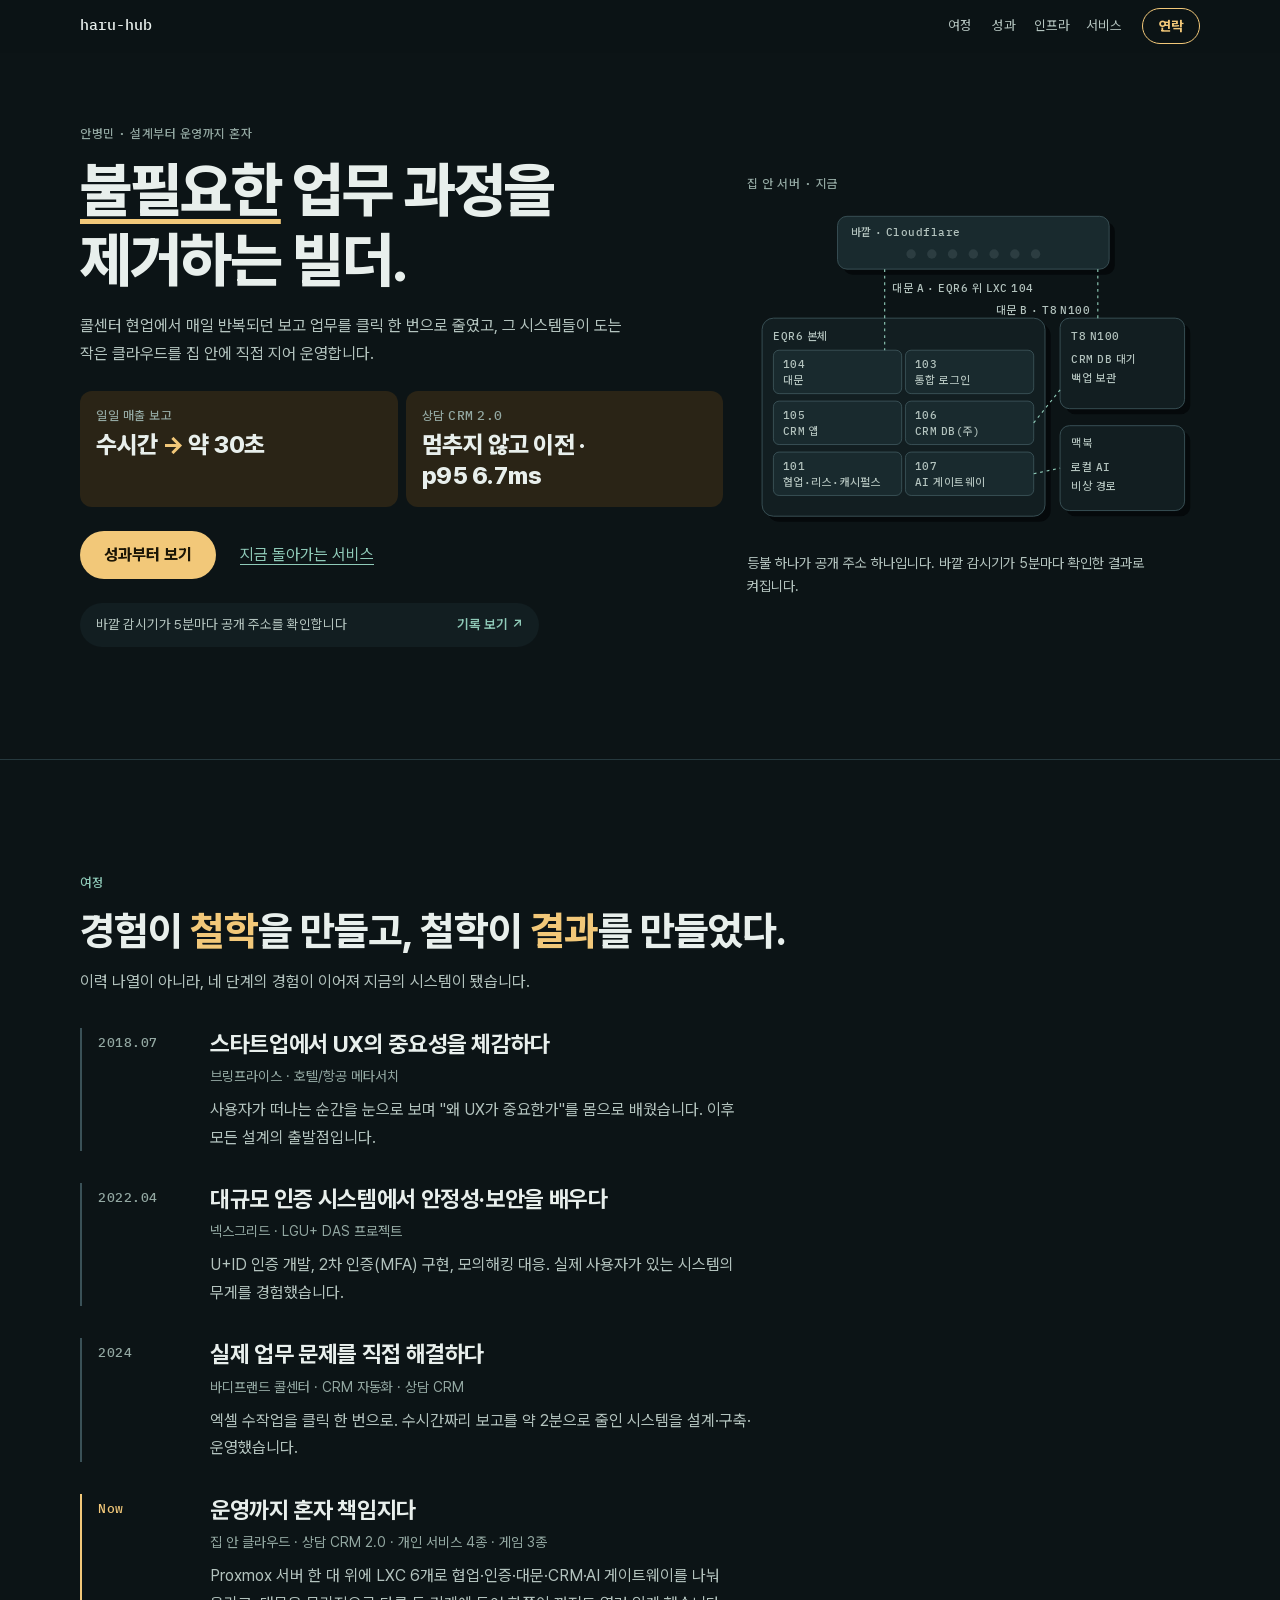
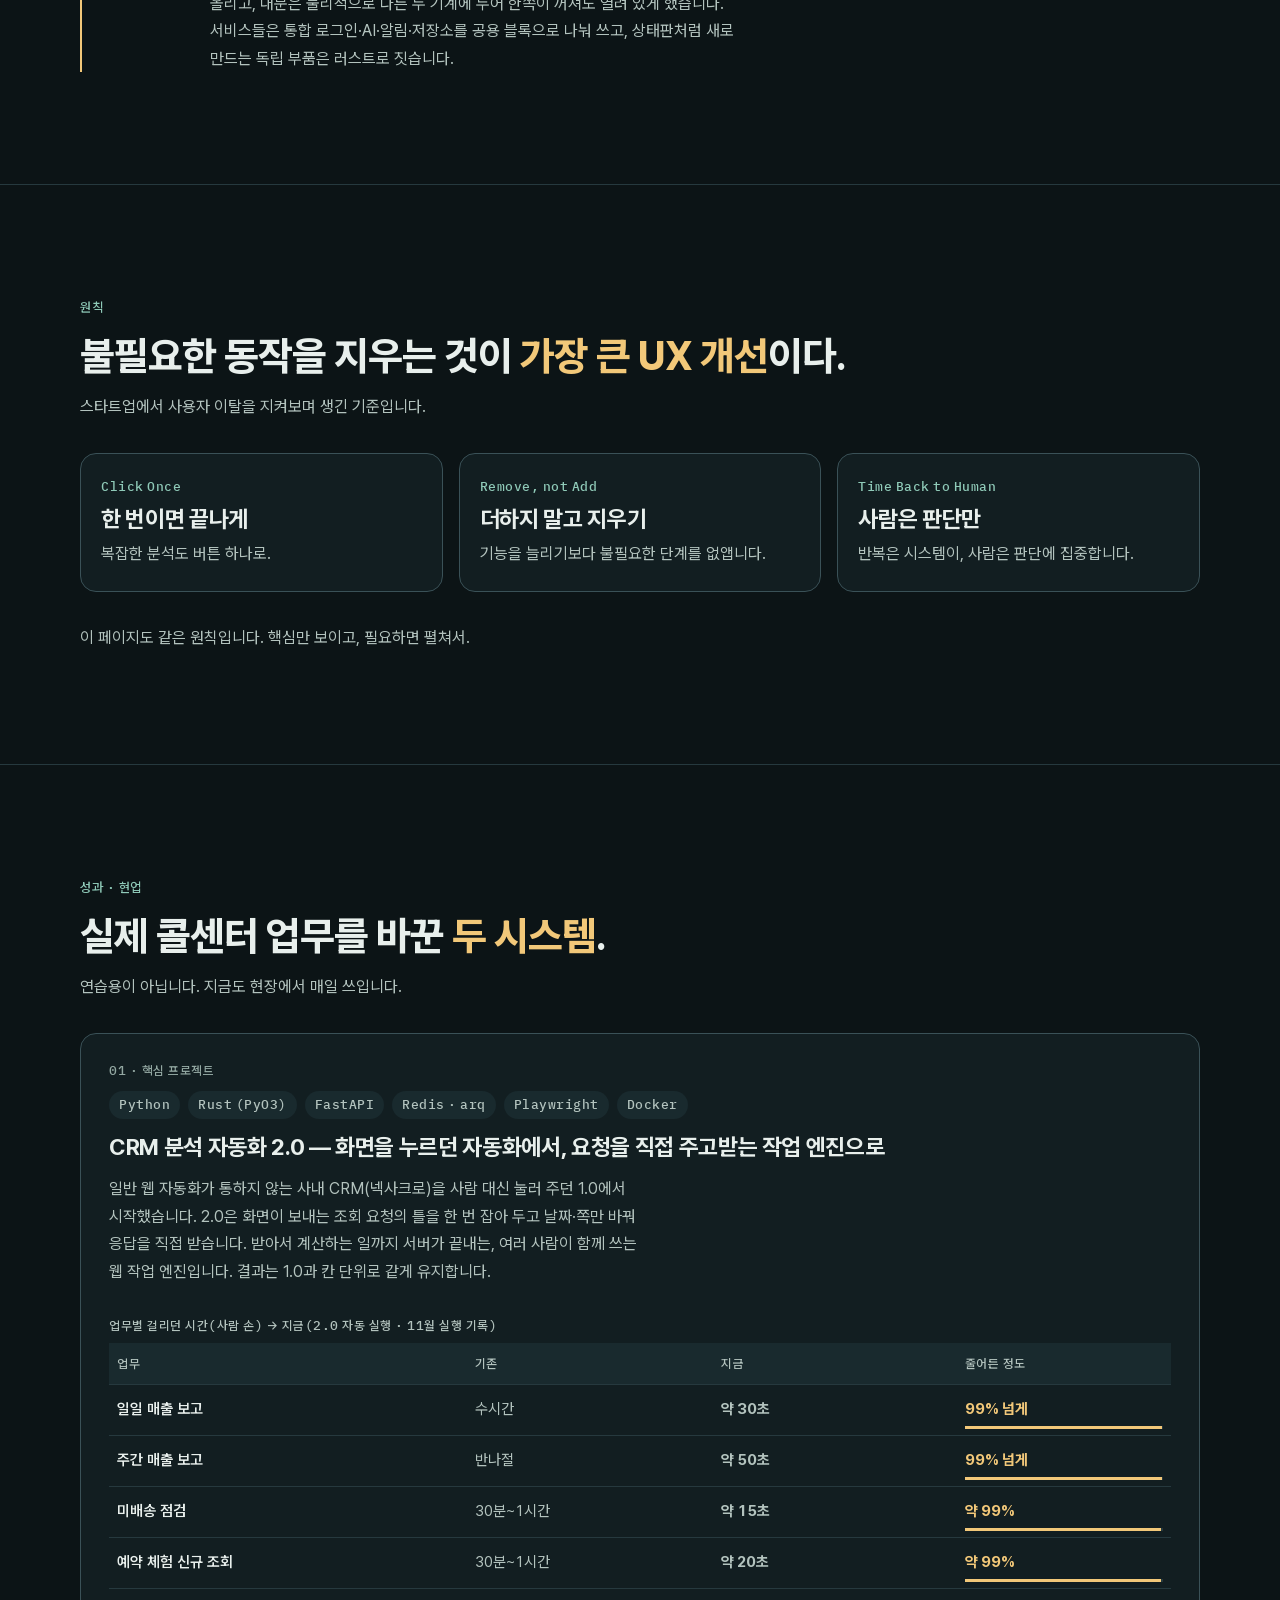
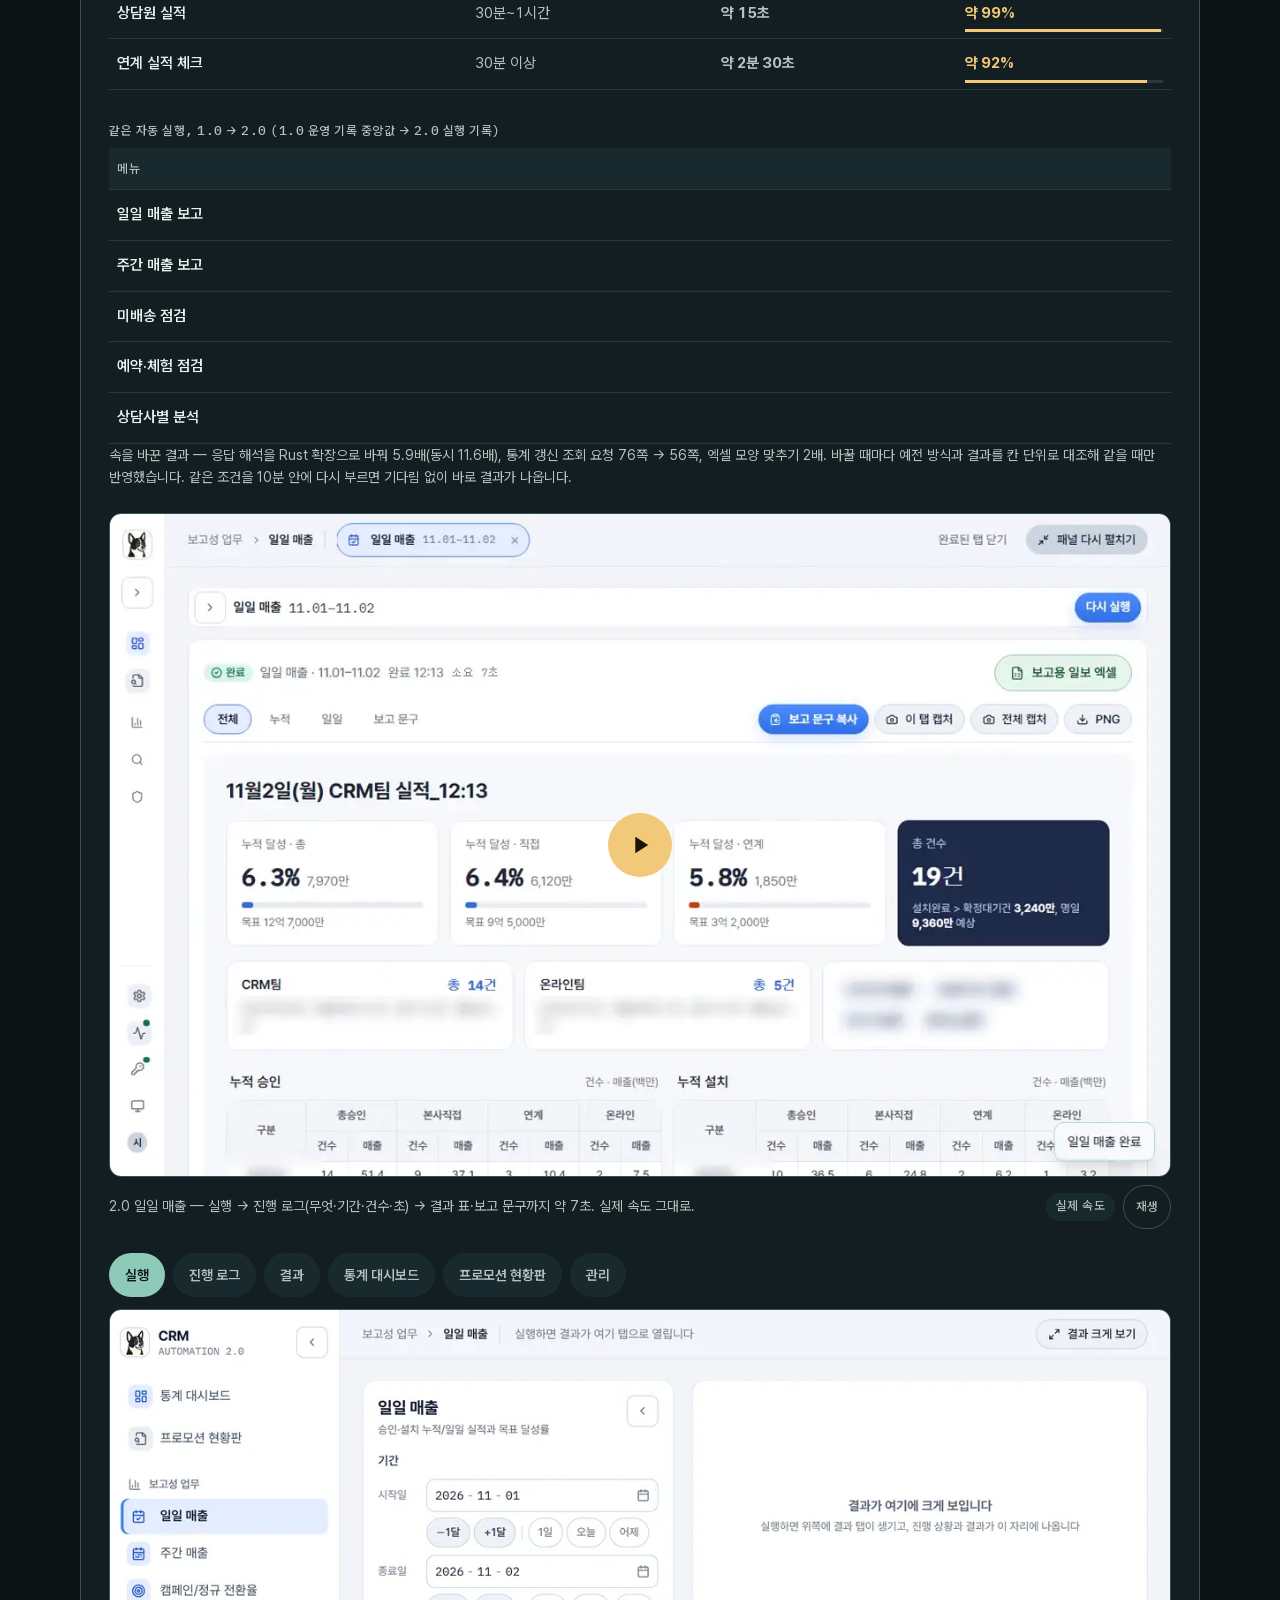
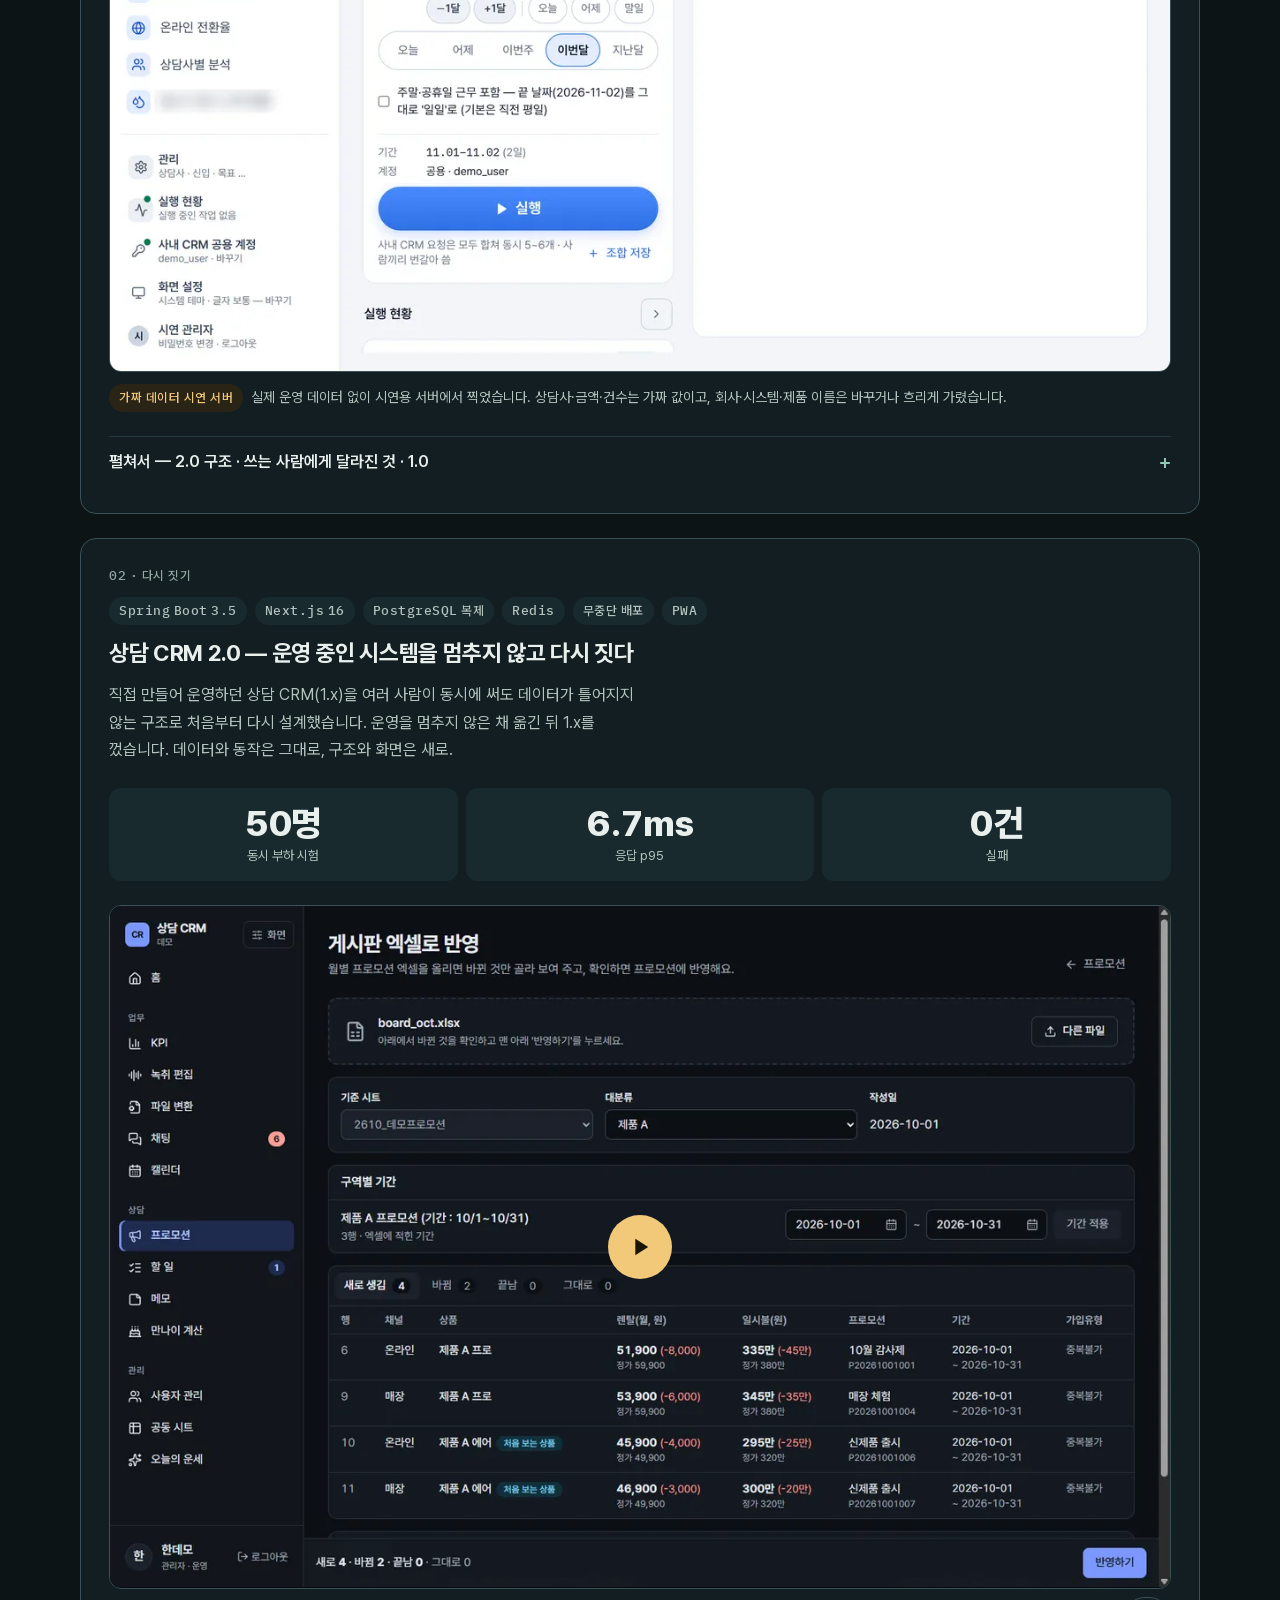
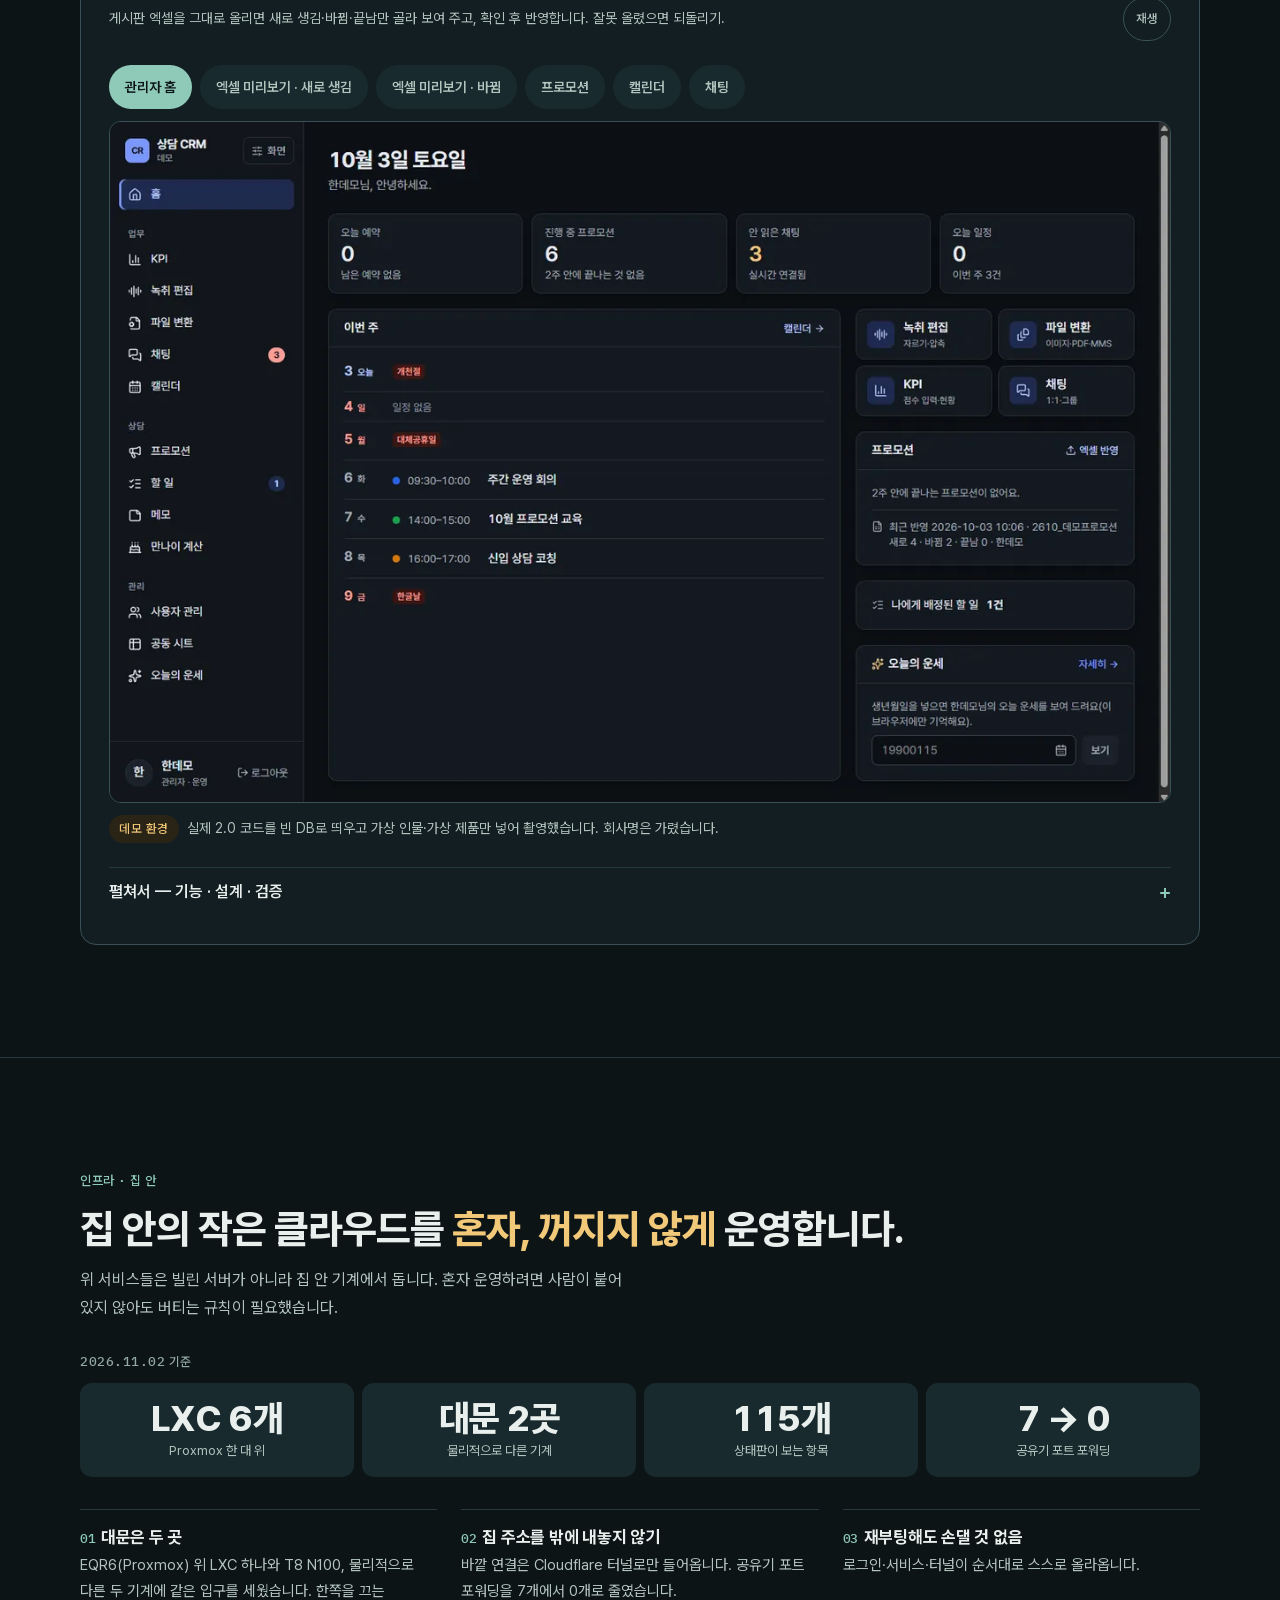
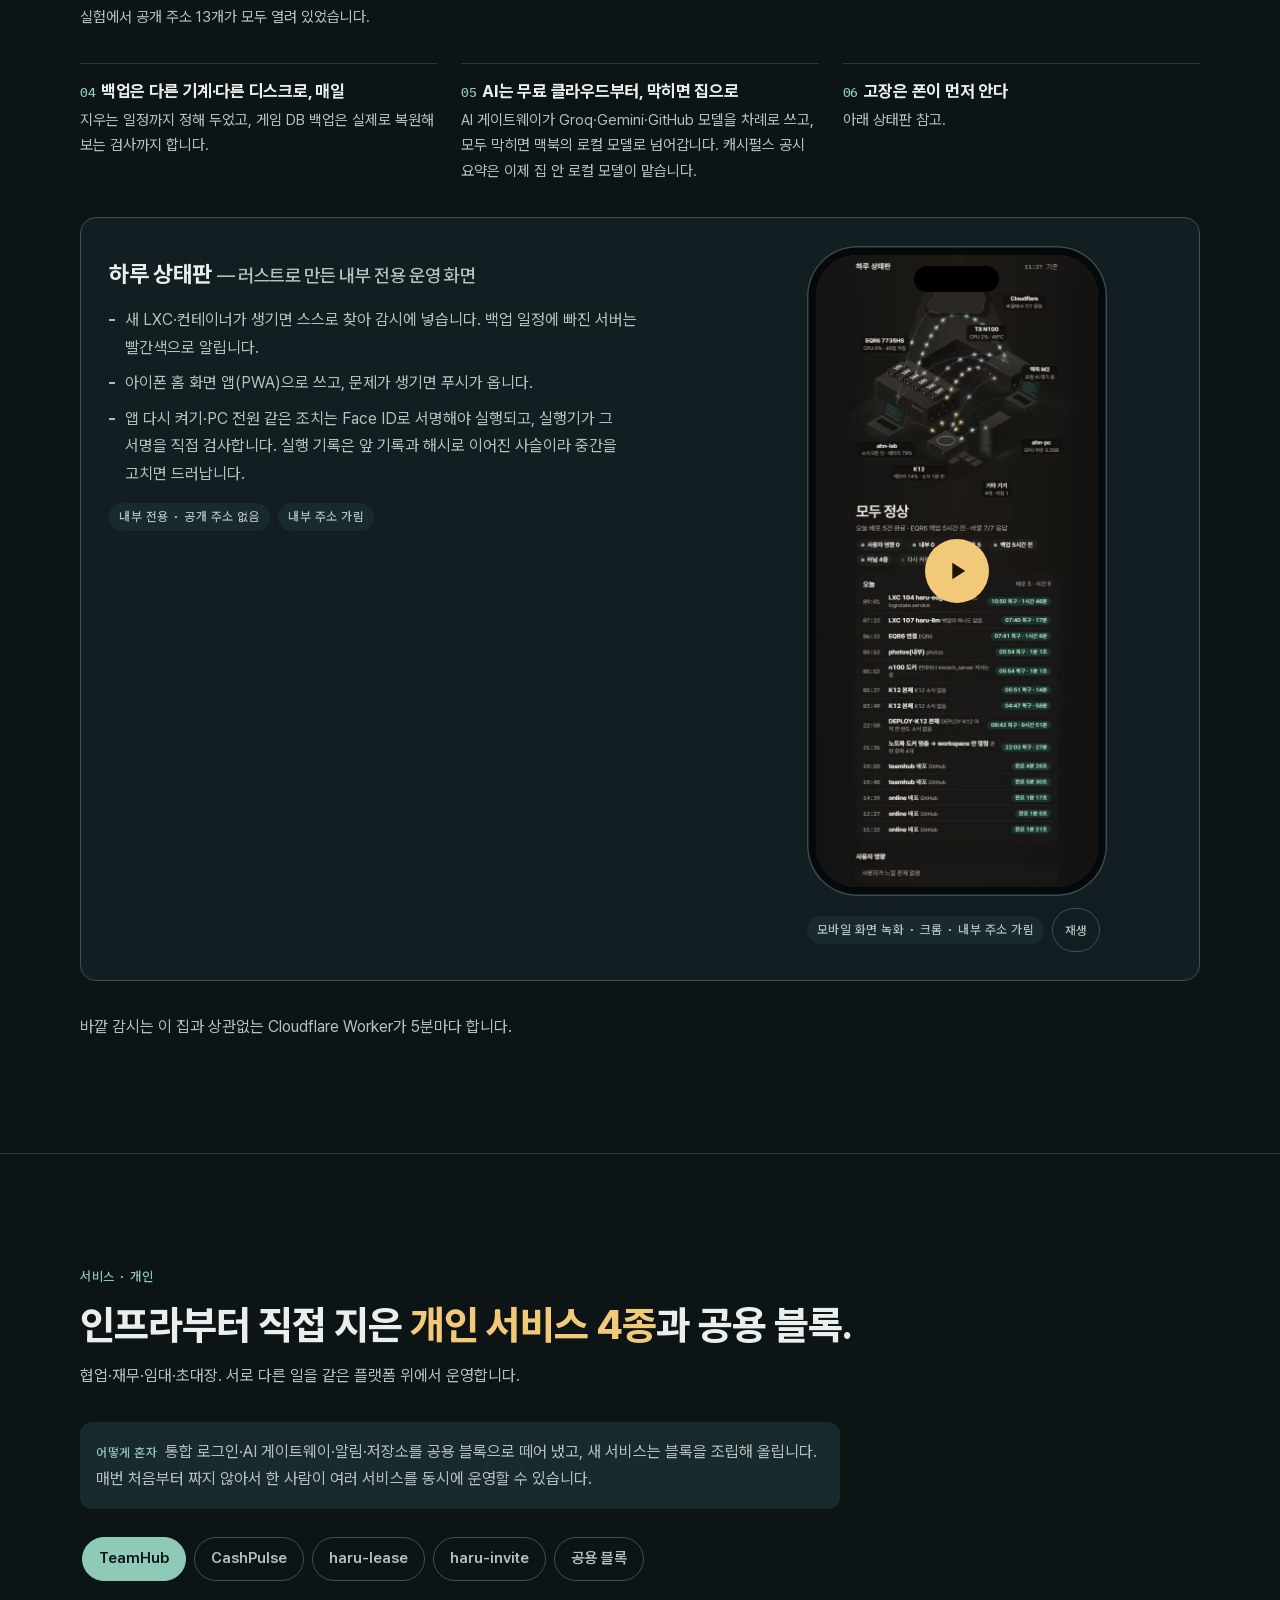
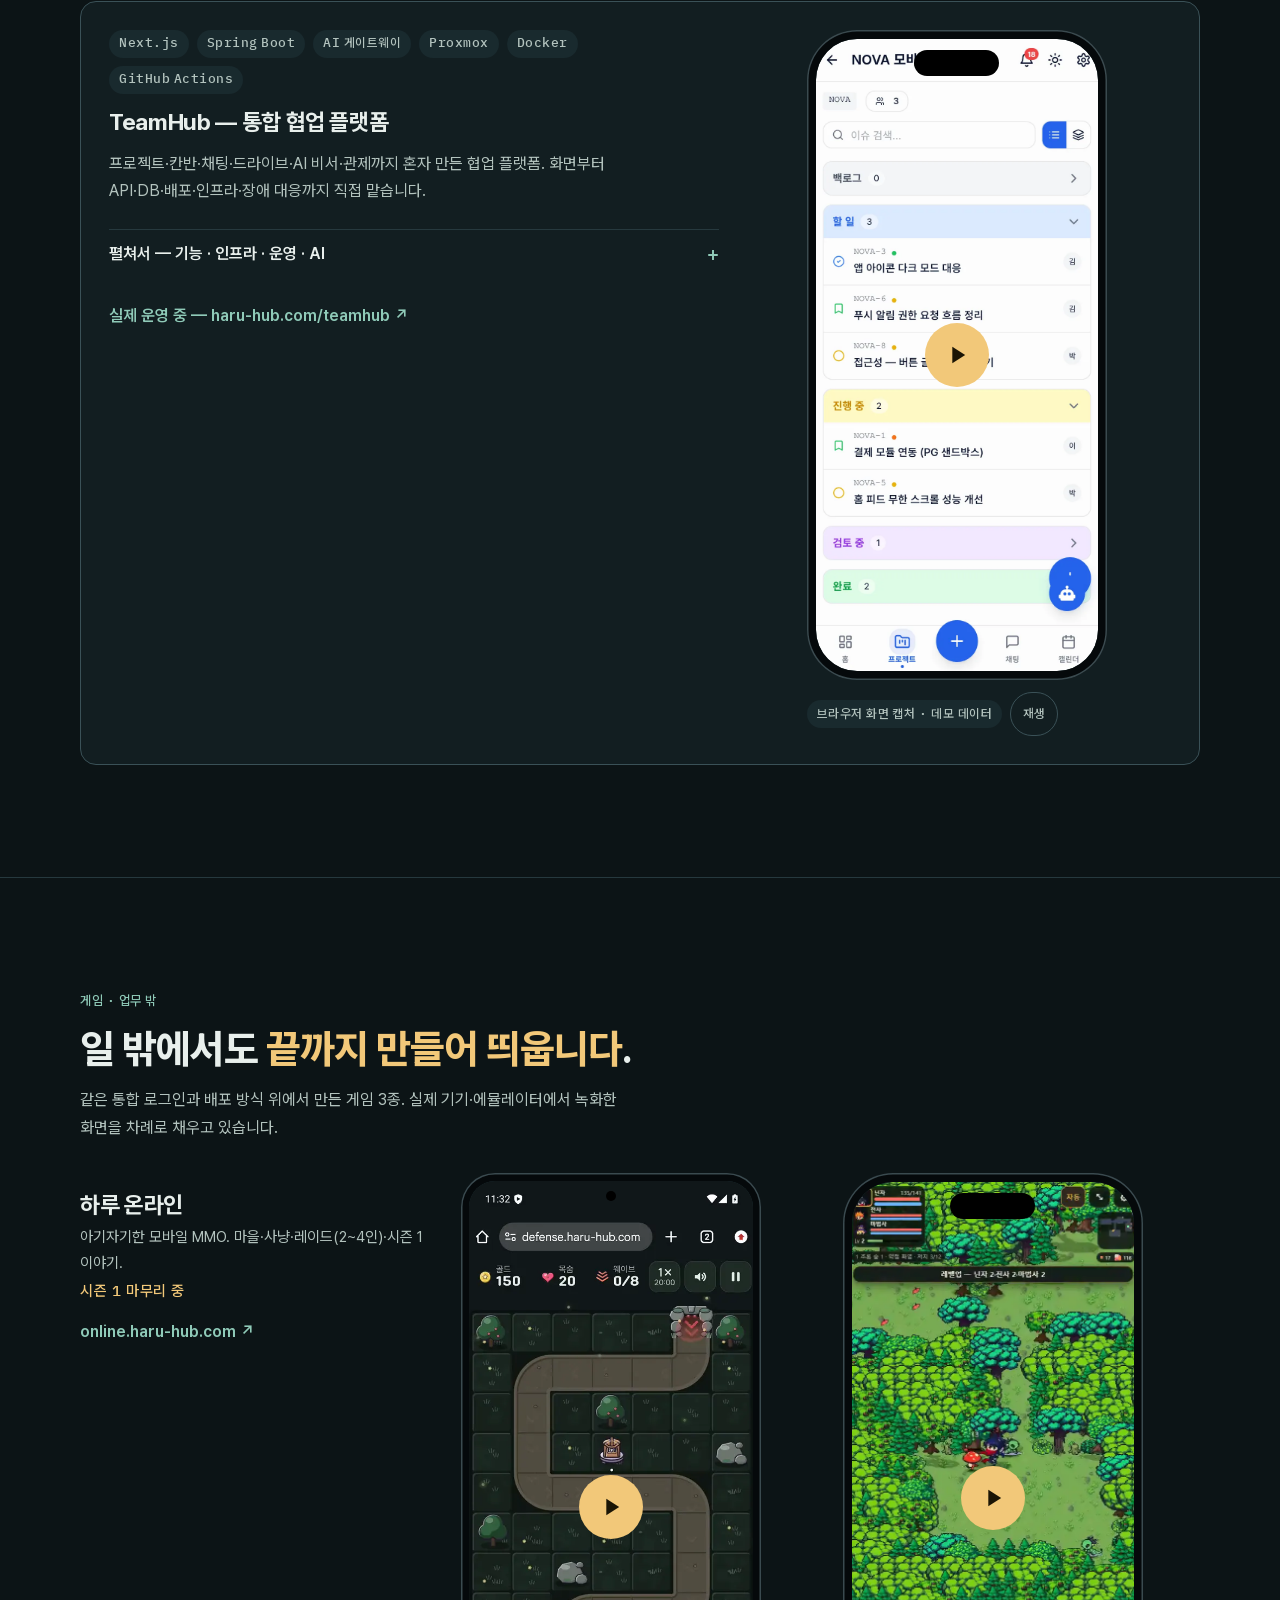
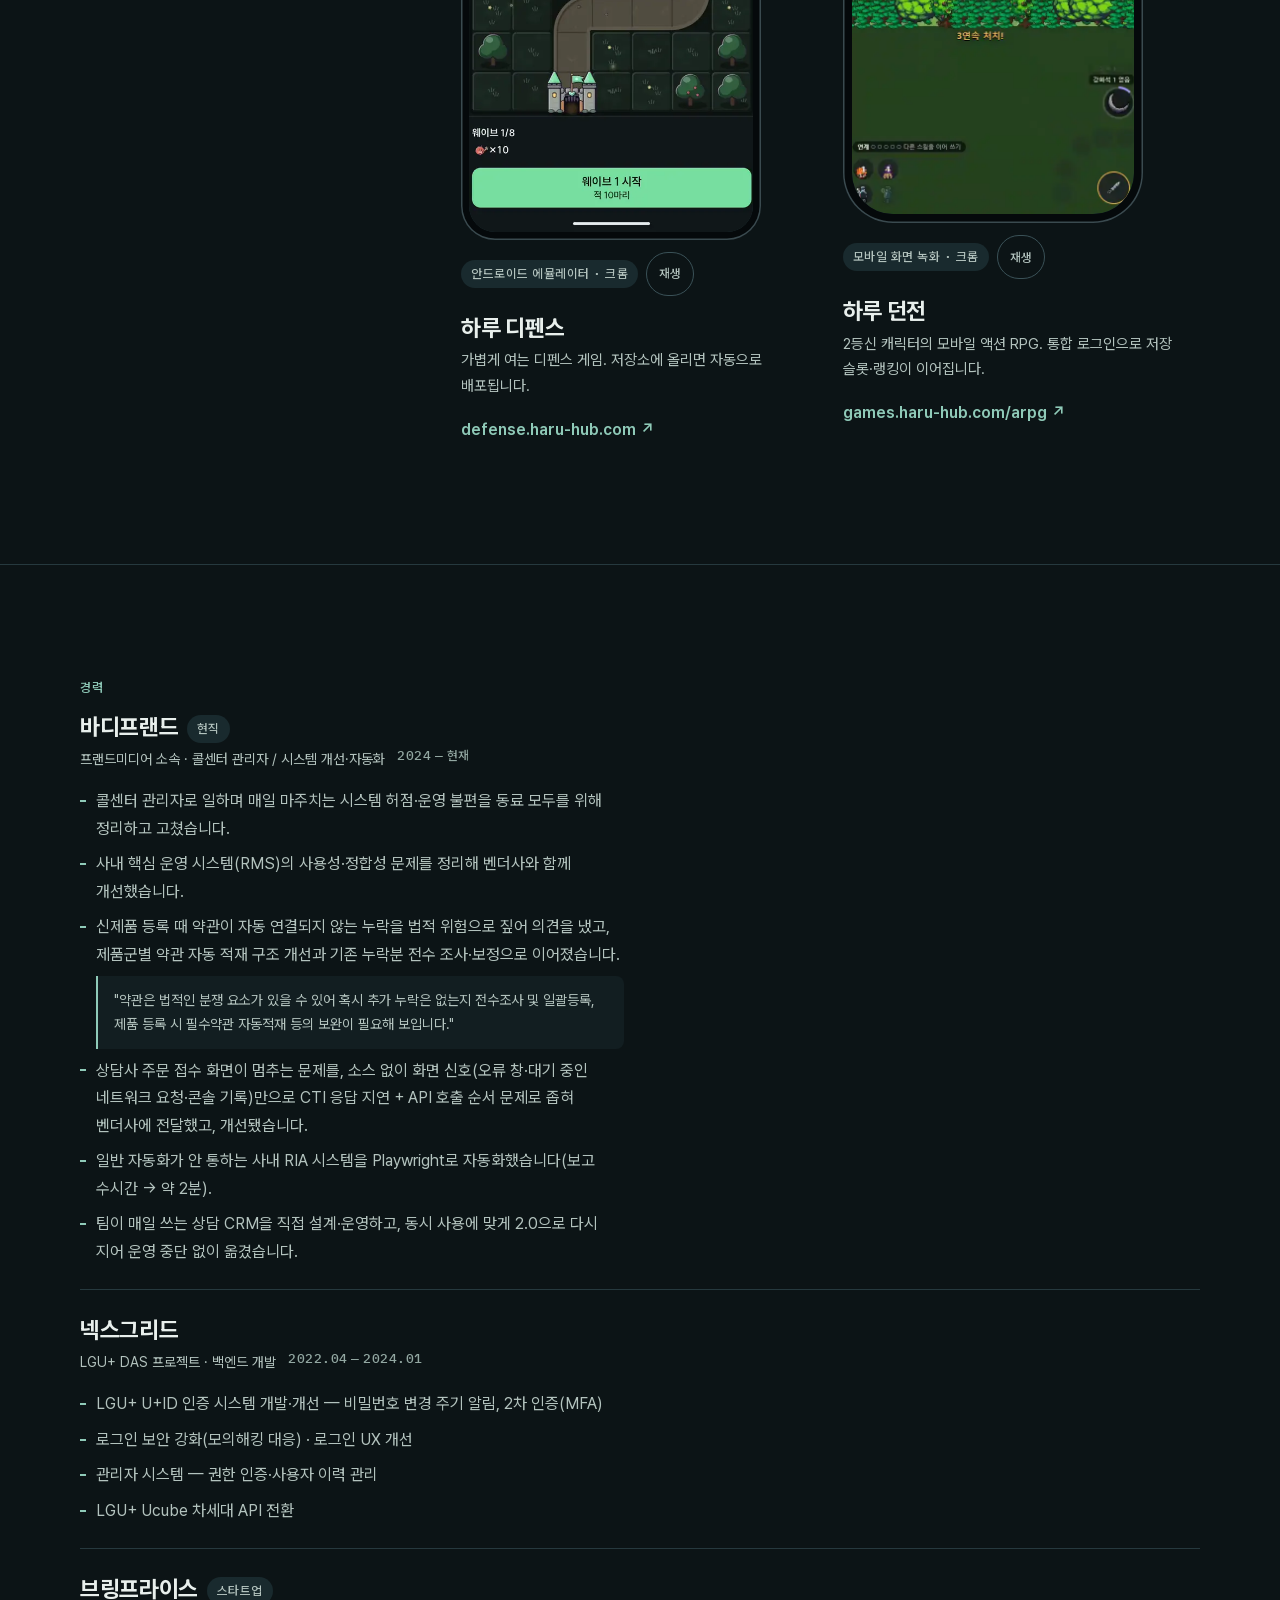
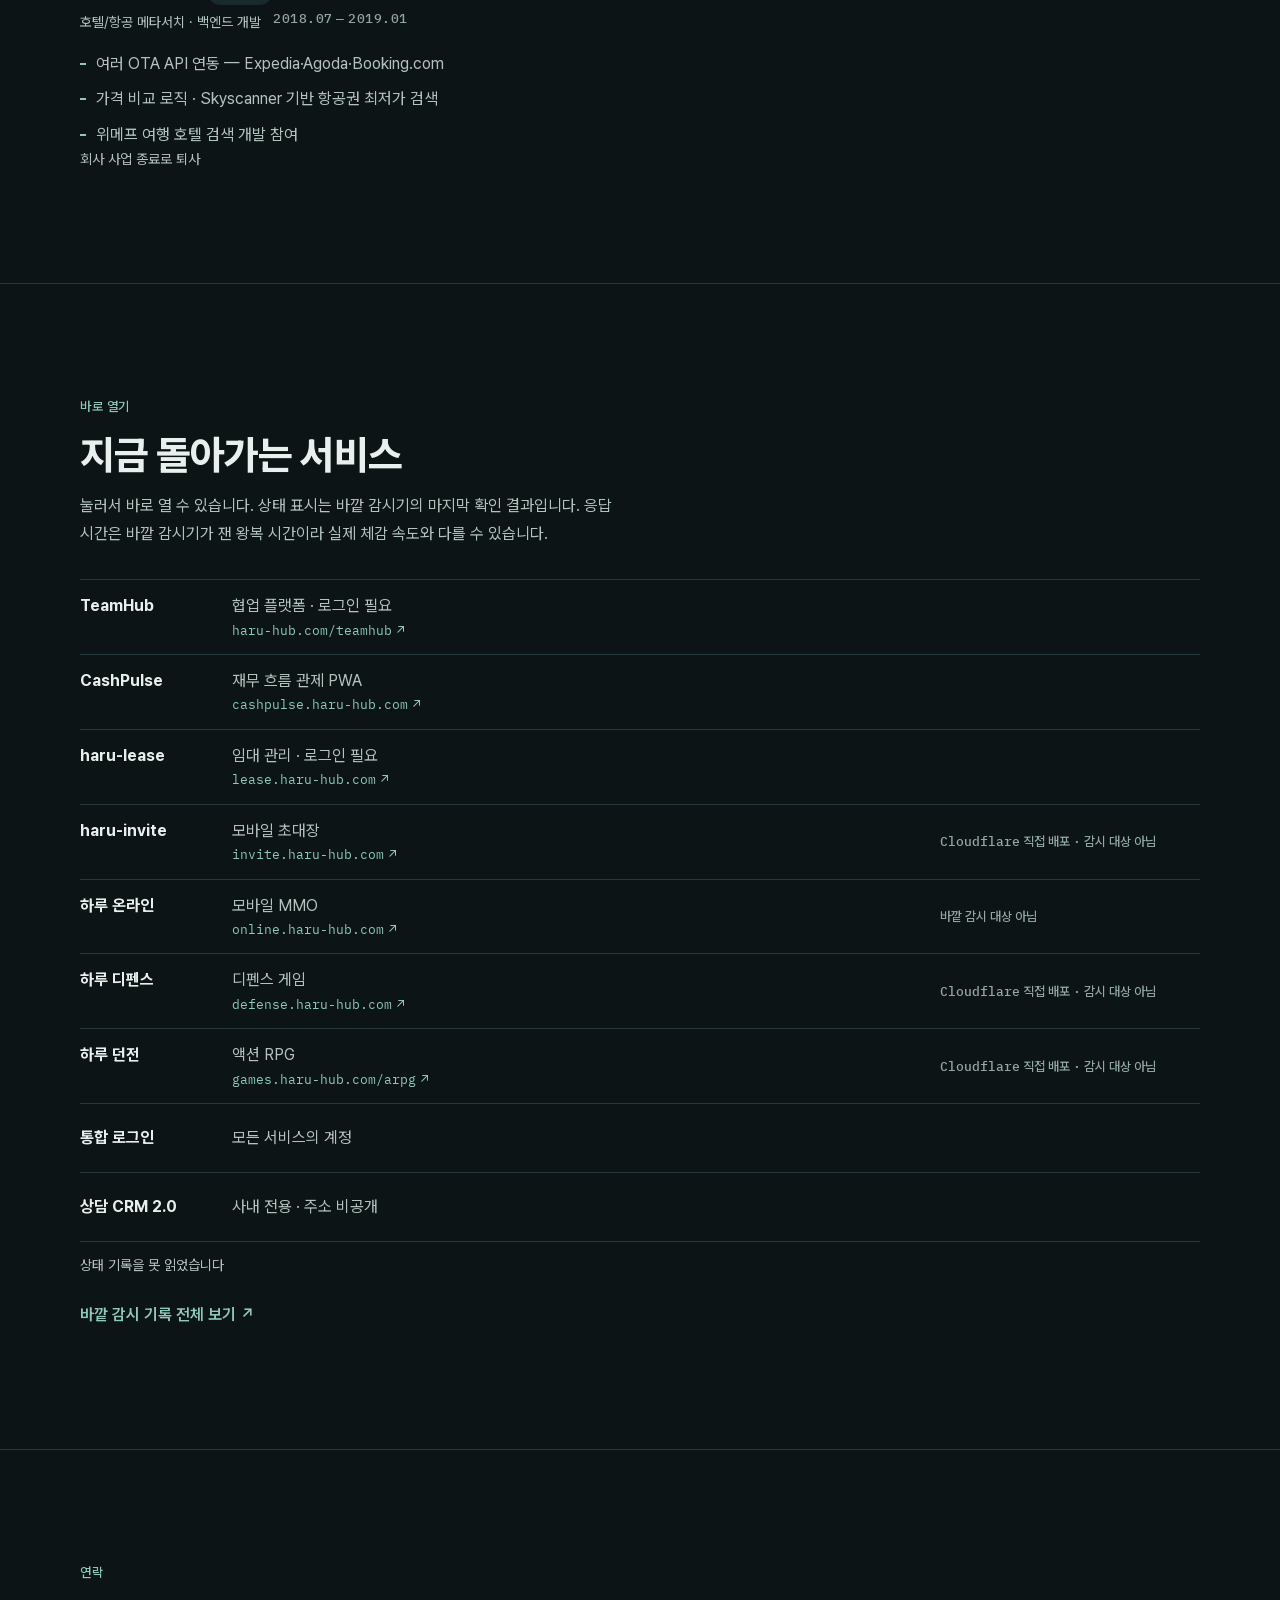
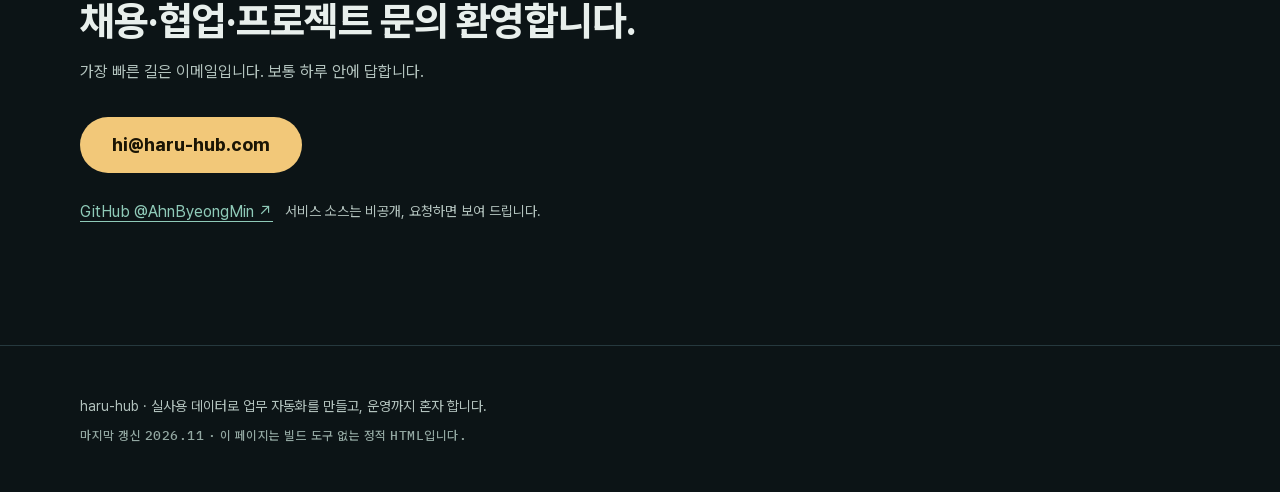
==== index.html @ 0d671fda "fix: 첫 화면·설명 문구를 2.0 값(약 30초)으로 · 지도 이름표 'EQR6 본체'(상자 밖 넘침) Co-Authored-By: Claude Opus 5.5 <noreply" ====
<!DOCTYPE html>
<html lang="ko">
<head>
<meta charset="UTF-8">
<meta name="viewport" content="width=device-width, initial-scale=1, viewport-fit=cover">
<title>안병민 · haru-hub — 불필요한 업무 과정을 제거하는 빌더</title>
<meta name="description" content="콜센터 현업의 반복 보고를 클릭 한 번으로 줄이고, 그 시스템들이 도는 작은 클라우드를 집 안에 직접 지어 운영합니다. 일일 매출 보고 수시간 → 약 30초, 상담 CRM 2.0 무중단 이전.">
<meta name="color-scheme" content="dark">
<meta name="theme-color" content="#0c1416">
<meta name="format-detection" content="telephone=no, date=no, address=no, email=no">
<meta property="og:type" content="website">
<meta property="og:url" content="https://hi.haru-hub.com/">
<meta property="og:title" content="안병민 · 불필요한 업무 과정을 제거하는 빌더">
<meta property="og:description" content="일일 매출 보고 수시간 → 약 30초. 집 안의 작은 클라우드를 혼자, 꺼지지 않게 운영합니다.">
<meta property="og:locale" content="ko_KR">
<link rel="preload" href="assets/fonts/pretendard-page-subset.woff2?v=20261102c" as="font" type="font/woff2" crossorigin>
<link rel="preload" href="assets/fonts/ibm-plex-mono-latin-500-normal.woff2" as="font" type="font/woff2" crossorigin>
<link rel="stylesheet" href="assets/fonts/pretendardvariable-dynamic-subset.css?v=20261102c">
<link rel="stylesheet" href="assets/style.css?v=20261102c">
<link rel="icon" type="image/svg+xml" href="assets/favicon.svg">
<script src="assets/app.js?v=20261102c" defer></script>
</head>
<body>
<a class="skip" href="#main">본문 바로가기</a>

<header class="bar" id="bar">
  <div class="wrap bar-in">
    <a class="logo" href="#top">haru-hub</a>
    <nav class="bar-nav" aria-label="목차">
      <a href="#journey" class="n-journey">여정</a>
      <a href="#impact">성과</a>
      <a href="#infra">인프라</a>
      <a href="#services">서비스</a>
    </nav>
    <a class="btn-line" href="#contact">연락</a>
  </div>
</header>

<main id="main">

<!-- 1. 첫 화면 + 2. 집 지도 -->
<section id="top" class="hero" aria-labelledby="hero-title">
  <div class="wrap hero-grid">
    <div class="hero-text">
      <p class="meta">안병민 · 설계부터 운영까지 혼자</p>
      <h1 id="hero-title" class="display"><span class="nw"><span class="ul">불필요한</span> 업무 과정을</span> <span class="nw">제거하는 빌더.</span></h1>
      <p class="lede">콜센터 현업에서 매일 반복되던 보고 업무를 클릭 한 번으로 줄였고, 그 시스템들이 도는 작은 클라우드를 집 안에 직접 지어 운영합니다.</p>
      <dl class="proof">
        <div><dt>일일 매출 보고</dt><dd>수시간 <span class="arr">→</span> <span class="nw">약 30초</span></dd></div>
        <div><dt>상담 CRM 2.0</dt><dd>멈추지 않고 이전 · <span class="nw">p95 6.7ms</span></dd></div>
      </dl>
      <div class="cta">
        <a class="btn" href="#impact">성과부터 보기</a>
        <a class="tlink" href="#live">지금 돌아가는 서비스</a>
      </div>
      <div class="strip" id="strip" data-state="loading" title="평균은 바깥 감시기가 잰 왕복 시간이라 사용자 체감 속도와 다를 수 있습니다.">
        <span class="dot" aria-hidden="true"></span>
        <span class="strip-text" aria-live="polite">바깥 감시 기록을 읽는 중…</span>
        <a class="strip-link" href="https://status.haru-hub.com/" target="_blank" rel="noopener">기록 ↗</a>
      </div>
    </div>

    <figure class="map-fig">
      <figcaption class="meta map-title">집 안 서버 · 지금</figcaption>
      <svg class="map" id="map" viewBox="0 0 480 360" role="img" aria-labelledby="map-t map-d">
        <title id="map-t">집 안 서버 지도</title>
        <desc id="map-d">집 안 서버 지도. Cloudflare에서 대문 두 곳(EQR6 위 LXC 104, T8 N100)을 거쳐 Proxmox 본체 EQR6의 LXC 6개로 이어지고, T8 N100은 CRM 대기 DB와 백업을, 맥북은 로컬 AI 비상 경로를 맡습니다.</desc>
        <g class="boxes">
          <rect class="depth" x="102" y="18" width="288" height="56" rx="10"/>
          <rect class="b2" x="96" y="12" width="288" height="56" rx="10"/>
          <rect class="depth" x="22" y="126" width="300" height="210" rx="12"/>
          <rect class="b1" x="16" y="120" width="300" height="210" rx="12"/>
          <rect class="depth" x="338" y="126" width="132" height="96" rx="10"/>
          <rect class="b1" x="332" y="120" width="132" height="96" rx="10"/>
          <rect class="depth" x="338" y="240" width="132" height="90" rx="10"/>
          <rect class="b1" x="332" y="234" width="132" height="90" rx="10"/>
          <rect class="b2" x="28" y="154" width="136" height="46" rx="6"/>
          <rect class="b2" x="168" y="154" width="136" height="46" rx="6"/>
          <rect class="b2" x="28" y="208" width="136" height="46" rx="6"/>
          <rect class="b2" x="168" y="208" width="136" height="46" rx="6"/>
          <rect class="b2" x="28" y="262" width="136" height="46" rx="6"/>
          <rect class="b2" x="168" y="262" width="136" height="46" rx="6"/>
        </g>
        <g class="wires">
          <path d="M146 68V154"/><path d="M372 68V120"/>
          <path d="M304 231L332 196"/><path d="M304 285L332 279"/>
        </g>
        <g class="trace">
          <path pathLength="1" d="M146 68V154"/><path pathLength="1" d="M372 68V120"/>
        </g>
        <g id="lamps"></g>
        <g class="lbl lbl-wide">
          <text x="110" y="33">바깥 · Cloudflare</text>
          <text x="154" y="92">대문 A · EQR6 위 LXC 104</text>
          <text x="364" y="116" text-anchor="end">대문 B · T8 N100</text>
          <text x="28" y="143">EQR6 본체</text>
          <text x="38" y="173">104</text><text x="38" y="190">대문</text>
          <text x="178" y="173">103</text><text x="178" y="190">통합 로그인</text>
          <text x="38" y="227">105</text><text x="38" y="244">CRM 앱</text>
          <text x="178" y="227">106</text><text x="178" y="244">CRM DB(주)</text>
          <text x="38" y="281">101</text><text x="38" y="298">협업·리스·캐시펄스</text>
          <text x="178" y="281">107</text><text x="178" y="298">AI 게이트웨이</text>
          <text x="344" y="143">T8 N100</text><text x="344" y="168">CRM DB 대기</text><text x="344" y="188">백업 보관</text>
          <text x="344" y="257">맥북</text><text x="344" y="282">로컬 AI</text><text x="344" y="302">비상 경로</text>
        </g>
        <g class="lbl lbl-narrow" aria-hidden="true">
          <text x="110" y="36">Cloudflare</text>
          <text x="154" y="96">대문 A</text>
          <text x="364" y="114" text-anchor="end">대문 B</text>
          <text x="28" y="145">EQR6 본체</text>
          <text x="38" y="183">104 대문</text>
          <text x="178" y="183">103 로그인</text>
          <text x="38" y="237">105 CRM앱</text>
          <text x="178" y="237">106 CRM DB</text>
          <text x="38" y="291">101 협업 외</text>
          <text x="178" y="291">107 AI</text>
          <text x="344" y="146">T8 N100</text><text x="344" y="172">DB 대기</text><text x="344" y="196">백업</text>
          <text x="344" y="260">맥북</text><text x="344" y="286">로컬 AI</text><text x="344" y="310">비상</text>
        </g>
      </svg>
      <p class="small map-note">등불 하나가 공개 주소 하나입니다. 바깥 감시기가 5분마다 확인한 결과로 켜집니다.</p>
    </figure>
  </div>
</section>

<!-- 3. 여정 -->
<section id="journey" class="sec" aria-labelledby="journey-t">
  <div class="wrap">
    <p class="kicker">여정</p>
    <h2 id="journey-t">경험이 <b>철학</b>을 만들고, 철학이 <b>결과</b>를 만들었다.</h2>
    <p class="sub">이력 나열이 아니라, 네 단계의 경험이 이어져 지금의 시스템이 됐습니다.</p>
    <ol class="log">
      <li>
        <p class="when">2018.07</p>
        <div><h3>스타트업에서 UX의 중요성을 체감하다</h3>
        <p class="where">브링프라이스 · 호텔/항공 메타서치</p>
        <p>사용자가 떠나는 순간을 눈으로 보며 "왜 UX가 중요한가"를 몸으로 배웠습니다. 이후 모든 설계의 출발점입니다.</p></div>
      </li>
      <li>
        <p class="when">2022.04</p>
        <div><h3>대규모 인증 시스템에서 안정성·보안을 배우다</h3>
        <p class="where">넥스그리드 · LGU+ DAS 프로젝트</p>
        <p>U+ID 인증 개발, 2차 인증(MFA) 구현, 모의해킹 대응. 실제 사용자가 있는 시스템의 무게를 경험했습니다.</p></div>
      </li>
      <li>
        <p class="when">2024</p>
        <div><h3>실제 업무 문제를 직접 해결하다</h3>
        <p class="where">바디프랜드 콜센터 · CRM 자동화 · 상담 CRM</p>
        <p>엑셀 수작업을 클릭 한 번으로. 수시간짜리 보고를 약 2분으로 줄인 시스템을 설계·구축·운영했습니다.</p></div>
      </li>
      <li class="now">
        <p class="when">Now</p>
        <div><h3>운영까지 혼자 책임지다</h3>
        <p class="where">집 안 클라우드 · 상담 CRM 2.0 · 개인 서비스 4종 · 게임 3종</p>
        <p>Proxmox 서버 한 대 위에 LXC 6개로 협업·인증·대문·CRM·AI 게이트웨이를 나눠 올리고, 대문은 물리적으로 다른 두 기계에 두어 한쪽이 꺼져도 열려 있게 했습니다. 서비스들은 통합 로그인·AI·알림·저장소를 공용 블록으로 나눠 쓰고, 상태판처럼 새로 만드는 독립 부품은 러스트로 짓습니다.</p></div>
      </li>
    </ol>
  </div>
</section>

<!-- 4. 원칙 -->
<section id="principles" class="sec" aria-labelledby="principles-t">
  <div class="wrap">
    <p class="kicker">원칙</p>
    <h2 id="principles-t">불필요한 동작을 지우는 것이 <b>가장 큰 UX 개선</b>이다.</h2>
    <p class="sub">스타트업에서 사용자 이탈을 지켜보며 생긴 기준입니다.</p>
    <ul class="trio">
      <li><p class="meta">Click Once</p><h3>한 번이면 끝나게</h3><p>복잡한 분석도 버튼 하나로.</p></li>
      <li><p class="meta">Remove, not Add</p><h3>더하지 말고 지우기</h3><p>기능을 늘리기보다 불필요한 단계를 없앱니다.</p></li>
      <li><p class="meta">Time Back to Human</p><h3>사람은 판단만</h3><p>반복은 시스템이, 사람은 판단에 집중합니다.</p></li>
    </ul>
    <p class="closing">이 페이지도 같은 원칙입니다. 핵심만 보이고, 필요하면 펼쳐서.</p>
  </div>
</section>

<!-- 5. 성과 ① + 6. 성과 ② -->
<section id="impact" class="sec" aria-labelledby="impact-t">
  <div class="wrap">
    <p class="kicker">성과 · 현업</p>
    <h2 id="impact-t">실제 콜센터 업무를 바꾼 <b>두 시스템</b>.</h2>
    <p class="sub">연습용이 아닙니다. 지금도 현장에서 매일 쓰입니다.</p>

    <article class="card" aria-labelledby="crm1-t">
      <p class="meta card-head">01 · 핵심 프로젝트</p>
      <ul class="chips" aria-label="기술"><li>Python</li><li>Rust (PyO3)</li><li>FastAPI</li><li>Redis · arq</li><li>Playwright</li><li>Docker</li></ul>
      <h3 id="crm1-t">CRM 분석 자동화 2.0 — 화면을 누르던 자동화에서, 요청을 직접 주고받는 작업 엔진으로</h3>
      <p class="body">일반 웹 자동화가 통하지 않는 사내 CRM(넥사크로)을 사람 대신 눌러 주던 1.0에서 시작했습니다. 2.0은 화면이 보내는 조회 요청의 틀을 한 번 잡아 두고 날짜·쪽만 바꿔 응답을 직접 받습니다. 받아서 계산하는 일까지 서버가 끝내는, 여러 사람이 함께 쓰는 웹 작업 엔진입니다. 결과는 1.0과 칸 단위로 같게 유지합니다.</p>

      <p class="tbl-title meta">업무별 걸리던 시간(사람 손) → 지금(2.0 자동 실행 · 11월 실행 기록)</p>
      <table class="tbl">
        <caption class="sr">업무별 걸리던 시간과 지금 걸리는 시간</caption>
        <thead><tr><th scope="col">업무</th><th scope="col" class="c-before">기존</th><th scope="col" class="c-now">지금</th><th scope="col" class="c-both">기존 → 지금</th><th scope="col">줄어든 정도</th></tr></thead>
        <tbody>
          <tr><th scope="row">일일 매출 보고</th><td class="c-before">수시간</td><td class="c-now">약 30초</td><td class="c-both">수시간 → <b>약 30초</b></td><td class="gain">99% 넘게<i aria-hidden="true" style="--w:99.5%"></i></td></tr>
          <tr><th scope="row">주간 매출 보고</th><td class="c-before">반나절</td><td class="c-now">약 50초</td><td class="c-both">반나절 → <b>약 50초</b></td><td class="gain">99% 넘게<i aria-hidden="true" style="--w:99.5%"></i></td></tr>
          <tr><th scope="row">미배송 점검</th><td class="c-before">30분~1시간</td><td class="c-now">약 15초</td><td class="c-both">30분~1시간 → <b>약 15초</b></td><td class="gain">약 99%<i aria-hidden="true" style="--w:99%"></i></td></tr>
          <tr><th scope="row">예약 체험 신규 조회</th><td class="c-before">30분~1시간</td><td class="c-now">약 20초</td><td class="c-both">30분~1시간 → <b>약 20초</b></td><td class="gain">약 99%<i aria-hidden="true" style="--w:99%"></i></td></tr>
          <tr><th scope="row">상담원 실적</th><td class="c-before">30분~1시간</td><td class="c-now">약 15초</td><td class="c-both">30분~1시간 → <b>약 15초</b></td><td class="gain">약 99%<i aria-hidden="true" style="--w:99%"></i></td></tr>
          <tr><th scope="row">연계 실적 체크</th><td class="c-before">30분 이상</td><td class="c-now">약 2분 30초</td><td class="c-both">30분 이상 → <b>약 2분 30초</b> (1.0 값)</td><td class="gain">약 92%<i aria-hidden="true" style="--w:92%"></i></td></tr>
        </tbody>
      </table>

      <p class="tbl-title meta">같은 자동 실행, 1.0 → 2.0 (1.0 운영 기록 중앙값 → 2.0 실행 기록)</p>
      <table class="tbl">
        <caption class="sr">메뉴별 자동 실행 시간 1.0과 2.0 비교</caption>
        <thead><tr><th scope="col">메뉴</th><th scope="col" class="c-both">1.0 → 2.0</th></tr></thead>
        <tbody>
          <tr><th scope="row">일일 매출 보고</th><td class="c-both">122초 → <b>약 30초</b> (약 4배)</td></tr>
          <tr><th scope="row">주간 매출 보고</th><td class="c-both">143초 → <b>49초</b> (약 3배)</td></tr>
          <tr><th scope="row">미배송 점검</th><td class="c-both">100초 → <b>15초</b> (약 6.7배)</td></tr>
          <tr><th scope="row">예약·체험 점검</th><td class="c-both">145초 → <b>18초</b> (약 8배)</td></tr>
          <tr><th scope="row">상담사별 분석</th><td class="c-both">70초 → <b>26초</b> (약 2.7배)</td></tr>
        </tbody>
      </table>
      <p class="small">속을 바꾼 결과 — 응답 해석을 Rust 확장으로 바꿔 5.9배(동시 11.6배), 통계 갱신 조회 요청 76쪽 → 56쪽, 엑셀 모양 맞추기 2배. 바꿀 때마다 예전 방식과 결과를 칸 단위로 대조해 같을 때만 반영했습니다. 같은 조건을 10분 안에 다시 부르면 기다림 없이 바로 결과가 나옵니다.</p>

      <figure class="media">
        <div class="screen-frame r1200x750">
          <video data-src="assets/automation/v2/flow.mp4" data-poster="assets/automation/v2/poster.webp" muted playsinline loop preload="none" width="1200" height="750" aria-label="2.0 일일 매출 — 실행부터 진행 로그, 결과 화면까지 화면 녹화"></video>
          <button class="vplay" type="button" aria-label="영상 재생"><svg viewBox="0 0 24 24" aria-hidden="true"><path d="M8 5v14l11-7z"/></svg></button>
        </div>
        <figcaption><span class="small">2.0 일일 매출 — 실행 → 진행 로그(무엇·기간·건수·초) → 결과 표·보고 문구까지 약 7초. 실제 속도 그대로.</span><span class="cap-row"><span class="chip">실제 속도</span><button class="vbtn" type="button" aria-pressed="false">정지</button></span></figcaption>
      </figure>

      <div class="gallery" data-gallery>
        <div class="chips pick" role="group" aria-label="화면 고르기">
          <button type="button" aria-pressed="true" data-img="assets/automation/v2/01-run.webp" data-alt="2.0 실행 화면 — 기간을 고르고 실행">실행</button>
          <button type="button" aria-pressed="false" data-img="assets/automation/v2/02-progress.webp" data-alt="2.0 진행 화면 — 단계와 진행 로그가 실시간으로">진행 로그</button>
          <button type="button" aria-pressed="false" data-img="assets/automation/v2/03-result.webp" data-alt="2.0 결과 화면 — 달성률 카드와 실적 표">결과</button>
          <button type="button" aria-pressed="false" data-img="assets/automation/v2/04-stats.webp" data-alt="2.0 통계 대시보드 — 전환율과 월별 막대">통계 대시보드</button>
          <button type="button" aria-pressed="false" data-img="assets/automation/v2/05-promo.webp" data-alt="2.0 프로모션 현황판 — 매일·주간 순위">프로모션 현황판</button>
          <button type="button" aria-pressed="false" data-img="assets/automation/v2/06-manage.webp" data-alt="2.0 관리 — 상담사·팀">관리</button>
        </div>
        <div class="screen-frame r1200x750"><img src="assets/automation/v2/01-run.webp" alt="2.0 실행 화면 — 기간을 고르고 실행" loading="lazy" decoding="async" width="1200" height="750"></div>
      </div>
      <p class="mask"><span class="chip chip-lamp">가짜 데이터 시연 서버</span> 실제 운영 데이터 없이 시연용 서버에서 찍었습니다. 상담사·금액·건수는 가짜 값이고, 회사·시스템·제품 이름은 바꾸거나 흐리게 가렸습니다.</p>

      <details>
        <summary>펼쳐서 — 2.0 구조 · 쓰는 사람에게 달라진 것 · 1.0</summary>
        <div class="more">
          <p><span class="mh">구조</span>작업마다 브라우저를 새로 띄우던 방식에서, 계정마다 브라우저 하나를 여러 작업이 나눠 쓰는 탭 엔진 + 작업 대기열(Redis · arq)로. 로그인은 계정당 한 번. 무거운 작업과 가벼운 작업이 겹쳐도 가벼운 쪽이 먼저 자리를 받습니다.</p>
          <ul>
            <li>버튼 하나로 끝까지 — 진행 로그가 한 형식(무엇 · 기간 · 건수 · 초)으로 실시간, 끝나면 표·엑셀이 바로</li>
            <li>같은 조건을 10분 안에 누가 돌렸으면 기다림 없이 그 결과를 받음</li>
            <li>통계 대시보드 — 아침·저녁 예약 갱신, 기간을 골라 다시 계산</li>
            <li>프로모션 현황판 — 규칙을 화면에서 조립, 진행 중 순위 · 주간 한눈에 · 공지 캡처 · 수식 포함 엑셀</li>
            <li>추출의 터치 분류 — 최근 상담 이력을 대조해 이미 연락한 고객을 다시 돌리지 않게</li>
            <li>어디서나 웹으로 · 관리자는 지문·얼굴(패스키)과 2단계 인증</li>
          </ul>
          <p><span class="mh">신뢰</span>바꿀 때마다 예전 방식과 결과를 칸 단위 · DB 내용 지문까지 대조한 뒤에만 반영합니다. 실패 자동 분류, 받은 조각부터 이어받기. 연락처는 해시로만 저장하고 고객 값은 로그·알림에 남기지 않습니다.</p>
          <p><span class="mh">1.0</span>넥사크로는 일반 DOM 셀렉터가 통하지 않아, 구조를 거꾸로 읽어 그리드·콤보 단위로 누르는 방법을 직접 정립했습니다(데스크톱 PyQt6 → 팀 공용 웹 FastAPI). 2.0의 요청 틀은 이때 쌓은 이해에서 나왔습니다.</p>
          <p><span class="mh">접근</span>실제 운영 중인 사내 도구라 폐쇄망 + Tailscale로만 씁니다.</p>
        </div>
      </details>
    </article>

    <article class="card" id="crm2" aria-labelledby="crm2-t">
      <p class="meta card-head">02 · 다시 짓기</p>
      <ul class="chips" aria-label="기술"><li>Spring Boot 3.5</li><li>Next.js 16</li><li>PostgreSQL 복제</li><li>Redis</li><li>무중단 배포</li><li>PWA</li></ul>
      <h3 id="crm2-t">상담 CRM 2.0 — 운영 중인 시스템을 멈추지 않고 다시 짓다</h3>
      <p class="body">직접 만들어 운영하던 상담 CRM(1.x)을 여러 사람이 동시에 써도 데이터가 틀어지지 않는 구조로 처음부터 다시 설계했습니다. 운영을 멈추지 않은 채 옮긴 뒤 1.x를 껐습니다. 데이터와 동작은 그대로, 구조와 화면은 새로.</p>
      <dl class="stats">
        <div><dt>동시 부하 시험</dt><dd>50명</dd></div>
        <div><dt>응답 p95</dt><dd>6.7ms</dd></div>
        <div><dt>실패</dt><dd>0건</dd></div>
      </dl>

      <figure class="media">
        <div class="screen-frame r1200x772">
          <video data-src="assets/crm2/flow.mp4" data-poster="assets/crm2/board-new.webp" muted playsinline loop preload="none" width="1200" height="772" aria-label="게시판 엑셀을 올려 새로 생김·바뀜·끝남을 확인하고 반영하는 화면 녹화"></video>
          <button class="vplay" type="button" aria-label="영상 재생"><svg viewBox="0 0 24 24" aria-hidden="true"><path d="M8 5v14l11-7z"/></svg></button>
        </div>
        <figcaption><span class="small">게시판 엑셀을 그대로 올리면 새로 생김·바뀜·끝남만 골라 보여 주고, 확인 후 반영합니다. 잘못 올렸으면 되돌리기.</span><span class="cap-row"><button class="vbtn" type="button" aria-pressed="false">정지</button></span></figcaption>
      </figure>

      <div class="gallery" data-gallery>
        <div class="chips pick" role="group" aria-label="화면 고르기">
          <button type="button" aria-pressed="true" data-img="assets/crm2/home.webp" data-alt="관리자 홈 — 오늘 운영판">관리자 홈</button>
          <button type="button" aria-pressed="false" data-img="assets/crm2/board-new.webp" data-alt="엑셀 반영 미리보기 — 새로 생김">엑셀 미리보기 · 새로 생김</button>
          <button type="button" aria-pressed="false" data-img="assets/crm2/board-changed.webp" data-alt="엑셀 반영 미리보기 — 바뀜">엑셀 미리보기 · 바뀜</button>
          <button type="button" aria-pressed="false" data-img="assets/crm2/promotions.webp" data-alt="프로모션 목록">프로모션</button>
          <button type="button" aria-pressed="false" data-img="assets/crm2/calendar.webp" data-alt="캘린더 — 일정·할 일·공휴일">캘린더</button>
          <button type="button" aria-pressed="false" data-img="assets/crm2/chat.webp" data-alt="실시간 채팅">채팅</button>
        </div>
        <div class="screen-frame r1200x771"><img src="assets/crm2/home.webp" alt="관리자 홈 — 오늘 운영판" loading="lazy" decoding="async" width="1200" height="771"></div>
      </div>
      <p class="mask"><span class="chip chip-lamp">데모 환경</span> 실제 2.0 코드를 빈 DB로 띄우고 가상 인물·가상 제품만 넣어 촬영했습니다. 회사명은 가렸습니다.</p>

      <details>
        <summary>펼쳐서 — 기능 · 설계 · 검증</summary>
        <div class="more">
          <p><span class="mh">기능</span>KPI · 캘린더(일정·할 일·예약 통합) · 메모 / 프로모션 — 게시판 엑셀을 읽어 자동 반영·되돌리기 / 실시간 채팅·첨부·웹 푸시(PWA) / 녹취 편집·파일 변환·공동 시트 / 사용자·권한·알림 설정</p>
          <p><span class="mh">설계</span>Proxmox 전용 LXC — 앱(105)과 DB(106) 분리 / 주 DB → T8 N100 대기 DB 스트리밍 복제 + 매일 백업 / 행 단위 저장·낙관적 잠금(통째 덮어쓰기 제거) / 배경 작업은 한 곳에서만(Redis 잠금) / 새 컨테이너가 정상일 때만 바꾸는 무중단 배포</p>
          <p><span class="mh">이전</span>기능을 옮길 때마다 같은 입력 → 1.x와 같은 결과인지 자동 대조했습니다(일부러 틀린 코드를 넣어 대조가 잡아내는지도 확인). 1.x와 2.0을 실시간으로 잇는 다리를 두고 단계적으로 넘어갔습니다.</p>
          <p><span class="mh">검증</span>권한 전수 검사(전 항목 차단 확인) · 동시 50명 부하 시험 p95 6.7ms · 실패 0 · 의존성 고위험 취약점 0 · 보안 헤더·CSP 적용</p>
        </div>
      </details>
    </article>
  </div>
</section>

<!-- 7. 집 안의 작은 클라우드 -->
<section id="infra" class="sec" aria-labelledby="infra-t">
  <div class="wrap">
    <p class="kicker">인프라 · 집 안</p>
    <h2 id="infra-t">집 안의 작은 클라우드를 <b>혼자, 꺼지지 않게</b> 운영합니다.</h2>
    <p class="sub">위 서비스들은 빌린 서버가 아니라 집 안 기계에서 돕니다. 혼자 운영하려면 사람이 붙어 있지 않아도 버티는 규칙이 필요했습니다.</p>
    <p class="meta asof">2026.11.02 기준</p>
    <dl class="stats stats4">
      <div><dt>Proxmox 한 대 위</dt><dd>LXC 6개</dd></div>
      <div><dt>물리적으로 다른 기계</dt><dd>대문 2곳</dd></div>
      <div><dt>상태판이 보는 항목</dt><dd>115개</dd></div>
      <div><dt>공유기 포트 포워딩</dt><dd>7 → 0</dd></div>
    </dl>
    <ol class="rules">
      <li><h3>대문은 두 곳</h3><p>EQR6(Proxmox) 위 LXC 하나와 T8 N100, 물리적으로 다른 두 기계에 같은 입구를 세웠습니다. 한쪽을 끄는 실험에서 공개 주소 13개가 모두 열려 있었습니다.</p></li>
      <li><h3>집 주소를 밖에 내놓지 않기</h3><p>바깥 연결은 Cloudflare 터널로만 들어옵니다. 공유기 포트 포워딩을 7개에서 0개로 줄였습니다.</p></li>
      <li><h3>재부팅해도 손댈 것 없음</h3><p>로그인·서비스·터널이 순서대로 스스로 올라옵니다.</p></li>
      <li><h3>백업은 다른 기계·다른 디스크로, 매일</h3><p>지우는 일정까지 정해 두었고, 게임 DB 백업은 실제로 복원해 보는 검사까지 합니다.</p></li>
      <li><h3>AI는 무료 클라우드부터, 막히면 집으로</h3><p>AI 게이트웨이가 Groq·Gemini·GitHub 모델을 차례로 쓰고, 모두 막히면 맥북의 로컬 모델로 넘어갑니다. 캐시펄스 공시 요약은 이제 집 안 로컬 모델이 맡습니다.</p></li>
      <li><h3>고장은 폰이 먼저 안다</h3><p>아래 상태판 참고.</p></li>
    </ol>

    <div class="card split">
      <div class="split-text">
        <h3>하루 상태판 <span class="h-sub">— 러스트로 만든 내부 전용 운영 화면</span></h3>
        <ul class="dash">
          <li>새 LXC·컨테이너가 생기면 스스로 찾아 감시에 넣습니다. 백업 일정에 빠진 서버는 빨간색으로 알립니다.</li>
          <li>아이폰 홈 화면 앱(PWA)으로 쓰고, 문제가 생기면 푸시가 옵니다.</li>
          <li>앱 다시 켜기·PC 전원 같은 조치는 Face ID로 서명해야 실행되고, 실행기가 그 서명을 직접 검사합니다. 실행 기록은 앞 기록과 해시로 이어진 사슬이라 중간을 고치면 드러납니다.</li>
        </ul>
        <ul class="chips"><li>내부 전용 · 공개 주소 없음</li><li>내부 주소 가림</li></ul>
      </div>
      <!-- S4(상태판 실기기 녹화) 자리. 녹화가 오면 assets/app.js 의 CAPTURED 에 s4 한 줄 추가 (docs/CAPTURE-TODO.md) -->
      <figure class="device" data-slot="s4">
        <div class="dev dev-iphone"><div class="screen ph"><p>실기기 녹화<br>준비 중</p></div></div>
        <figcaption class="cap-row"><span class="chip src">녹화 준비 중</span></figcaption>
      </figure>
    </div>
    <p class="closing">바깥 감시는 이 집과 상관없는 Cloudflare Worker가 5분마다 합니다.</p>
  </div>
</section>

<!-- 8. 만든 서비스 -->
<section id="services" class="sec" aria-labelledby="services-t">
  <div class="wrap">
    <p class="kicker">서비스 · 개인</p>
    <h2 id="services-t">인프라부터 직접 지은 <b>개인 서비스 4종</b>과 공용 블록.</h2>
    <p class="sub">협업·재무·임대·초대장. 서로 다른 일을 같은 플랫폼 위에서 운영합니다.</p>
    <p class="how"><span class="mh">어떻게 혼자</span>통합 로그인·AI 게이트웨이·알림·저장소를 공용 블록으로 떼어 냈고, 새 서비스는 블록을 조립해 올립니다. 매번 처음부터 짜지 않아서 한 사람이 여러 서비스를 동시에 운영할 수 있습니다.</p>

    <div class="tabs" role="tablist" aria-label="서비스">
      <button type="button" role="tab" id="tab-teamhub" aria-controls="p-teamhub" aria-selected="true">TeamHub</button>
      <button type="button" role="tab" id="tab-cashpulse" aria-controls="p-cashpulse" aria-selected="false" tabindex="-1">CashPulse</button>
      <button type="button" role="tab" id="tab-lease" aria-controls="p-lease" aria-selected="false" tabindex="-1">haru-lease</button>
      <button type="button" role="tab" id="tab-invite" aria-controls="p-invite" aria-selected="false" tabindex="-1">haru-invite</button>
      <button type="button" role="tab" id="tab-blocks" aria-controls="p-blocks" aria-selected="false" tabindex="-1">공용 블록</button>
    </div>

    <div class="card split" role="tabpanel" id="p-teamhub" aria-labelledby="tab-teamhub">
      <div class="split-text">
        <ul class="chips" aria-label="기술"><li>Next.js</li><li>Spring Boot</li><li>AI 게이트웨이</li><li>Proxmox</li><li>Docker</li><li>GitHub Actions</li></ul>
        <h3>TeamHub — 통합 협업 플랫폼</h3>
        <p class="body">프로젝트·칸반·채팅·드라이브·AI 비서·관제까지 혼자 만든 협업 플랫폼. 화면부터 API·DB·배포·인프라·장애 대응까지 직접 맡습니다.</p>
        <details>
          <summary>펼쳐서 — 기능 · 인프라 · 운영 · AI</summary>
          <div class="more">
            <p><span class="mh">기능</span>프로젝트·칸반 / 게시판·드라이브(1GB 업로드) / 실시간 채팅(WebSocket) / 캘린더·개인 할 일 / AI 업무 비서 / 관리자·관제·알림(웹 푸시)</p>
            <p><span class="mh">인프라</span>Proxmox LXC + Docker / nginx 라우팅 / 블루-그린 무중단 배포 / GitHub Actions CI/CD</p>
            <p><span class="mh">운영</span>예전 Jenkins + 셸 스크립트의 불완전한 배포를, 시험이 실패하면 자동으로 막는 무중단 배포로 바꿨습니다.</p>
            <p><span class="mh">AI</span>로컬 모델로 시작한 AI 비서를 플랫폼 AI 게이트웨이로 옮겼습니다. 게이트웨이는 11월에 전용 LXC(107)로 이사했고, 하니스 기법으로 검색·데이터·작업 모드를 붙였습니다. 매일 자동 회귀 평가로 품질을 봅니다.</p>
          </div>
        </details>
        <a class="go" href="https://haru-hub.com/teamhub" target="_blank" rel="noopener">실제 운영 중 — haru-hub.com/teamhub ↗</a>
      </div>
      <!-- S9(맥북 사파리) 자리. 지금은 예전 브라우저 캡처. 녹화가 오면 app.js CAPTURED 에 s9 한 줄 (노트북 틀로 바뀜) -->
      <figure class="device" data-slot="s9">
        <div class="dev dev-iphone"><div class="screen">
          <video data-src="assets/media/teamhub-flow.mp4" data-poster="assets/screenshots/teamhub-1-kanban.webp" muted playsinline loop preload="none" width="390" height="844" aria-label="TeamHub 칸반·이슈 이력·채팅·관제 화면을 차례로 보여 주는 녹화"></video>
          <button class="vplay" type="button" aria-label="영상 재생"><svg viewBox="0 0 24 24" aria-hidden="true"><path d="M8 5v14l11-7z"/></svg></button>
        </div></div>
        <figcaption class="cap-row"><span class="chip src">브라우저 화면 캡처 · 데모 데이터</span><button class="vbtn" type="button" aria-pressed="false">정지</button></figcaption>
      </figure>
    </div>

    <div class="card split" role="tabpanel" id="p-cashpulse" aria-labelledby="tab-cashpulse" hidden>
      <div class="split-text">
        <ul class="chips" aria-label="기술"><li>PWA</li><li>Next.js 16</li><li>Spring Boot</li><li>Python 수집기</li><li>웹 푸시</li><li>MySQL</li></ul>
        <h3>CashPulse — 재무 흐름 관제 PWA</h3>
        <p class="body">한국·미국 상장 종목을 한곳에서. "오늘 무엇을 봐야 하는지 가장 빠르게"를 목표로, 거래량 이상·재무 이상·공시 요약을 한 화면에 모은 모바일 우선 앱입니다.</p>
        <details>
          <summary>펼쳐서 — 기능 · 데이터 · 자가 채점</summary>
          <div class="more">
            <p><span class="mh">기능</span>한·미 통합 검색·랭킹 / 가격 알림(웹 푸시) / 관심 종목·평가손익 자동 집계 / 공시 자동 요약 / 분기 실적 캘린더 / 홈 화면 설치(iOS·Android)</p>
            <p><span class="mh">데이터</span>미국 4단 예비 경로(FMP → SimFin → yfinance → TwelveData) / DART 공시 수집 / 가격 풀 한국 2,637 · 미국 503 종목 / Redis 실시간 알림(1초 미만) / 공시 요약은 집 안 로컬 모델 / cron 자동화·Flyway</p>
            <p><span class="mh">자가 채점</span>매일 낸 시그널을 1·5·20거래일 뒤 실제 등락과 대조해 스스로 채점합니다(누적 80만 건). 시장보다 부진하던 라벨 '성장 확인'을 '성장 반영'으로 바꾸는 식으로, 데이터로 판단 기준을 고칩니다.</p>
          </div>
        </details>
        <a class="go" href="https://cashpulse.haru-hub.com" target="_blank" rel="noopener">실제 운영 중 — cashpulse.haru-hub.com ↗</a>
      </div>
      <!-- S5(CashPulse 실기기) 자리. 지금은 예전 브라우저 캡처. 녹화가 오면 app.js CAPTURED 에 s5 한 줄 -->
      <figure class="device" data-slot="s5">
        <div class="dev dev-iphone"><div class="screen">
          <video data-src="assets/media/cashpulse-flow.mp4" data-poster="assets/screenshots/cashpulse-3-watchlist.webp" muted playsinline loop preload="none" width="390" height="844" aria-label="CashPulse 평가손익·차트·강점과 시그널 화면을 차례로 보여 주는 녹화"></video>
          <button class="vplay" type="button" aria-label="영상 재생"><svg viewBox="0 0 24 24" aria-hidden="true"><path d="M8 5v14l11-7z"/></svg></button>
        </div></div>
        <figcaption class="cap-row"><span class="chip src">브라우저 화면 캡처 · 데모 데이터</span><button class="vbtn" type="button" aria-pressed="false">정지</button></figcaption>
      </figure>
    </div>

    <div class="card split" role="tabpanel" id="p-lease" aria-labelledby="tab-lease" hidden>
      <div class="split-text">
        <ul class="chips" aria-label="기술"><li>Next.js 15</li><li>Spring Boot</li><li>PWA</li><li>웹 푸시</li><li>OAuth</li><li>MinIO</li></ul>
        <h3>haru-lease — 임대 관리 SaaS</h3>
        <p class="body">매물·계약·임차인·공지를 한곳에서 다루는 모바일 우선 앱. 계약 변경 이력·임차인 초대·공개 홍보 링크까지 실제 임대 운영에 맞췄습니다.</p>
        <details>
          <summary>펼쳐서 — 기능 · 보안</summary>
          <div class="more">
            <p><span class="mh">기능</span>매물(사진·옵션·전월세·주소 검색) / 계약(전월세 전환·특약·납부·상태 사진) / 임차인 초대(OAuth)·임차인 전용 화면 / 공개 홍보 링크·문서 버전 / 공지 + 푸시 / 임대 캘린더</p>
            <p><span class="mh">보안</span>역할 위계(최고 관리자·임대인·임차인) / 소유자 단위 데이터 격리 — 모든 API가 소유자를 확인 / 네이버·카카오 OAuth + 자체 JWT / 비공개 저장소(MinIO, 서버를 거쳐서만 전달) / 공개 홍보 페이지는 매입가·상세 주소를 일부러 뺌</p>
            <p><span class="mh">현황</span>실제 운영 중. 외부 임대인 1명 온보딩 단계.</p>
          </div>
        </details>
        <a class="go" href="https://lease.haru-hub.com" target="_blank" rel="noopener">실제 운영 중 — lease.haru-hub.com ↗</a>
      </div>
      <!-- S8(haru-lease 실기기) 자리. 지금은 예전 브라우저 캡처. 녹화가 오면 app.js CAPTURED 에 s8 한 줄 -->
      <figure class="device" data-slot="s8">
        <div class="dev dev-iphone"><div class="screen">
          <video data-src="assets/media/lease-flow.mp4" data-poster="assets/screenshots/lease-2-detail.webp" muted playsinline loop preload="none" width="390" height="844" aria-label="haru-lease 매물 목록과 계약 변경 이력 화면을 보여 주는 녹화"></video>
          <button class="vplay" type="button" aria-label="영상 재생"><svg viewBox="0 0 24 24" aria-hidden="true"><path d="M8 5v14l11-7z"/></svg></button>
        </div></div>
        <figcaption class="cap-row"><span class="chip src">브라우저 화면 캡처 · 데모 데이터</span><button class="vbtn" type="button" aria-pressed="false">정지</button></figcaption>
      </figure>
    </div>

    <div class="card" role="tabpanel" id="p-invite" aria-labelledby="tab-invite" hidden>
      <ul class="chips" aria-label="기술"><li>Cloudflare Workers</li><li>Hono</li><li>D1</li><li>R2</li></ul>
      <h3>haru-invite — 모바일 초대장 SaaS</h3>
      <p class="body">청첩장·100일·돌잔치 초대장을 템플릿 하나 고르고 링크 하나로. 관리자가 링크를 만들어 보내면 받는 사람이 편집 링크로 직접 채웁니다.</p>
      <details>
        <summary>펼쳐서 — 기능 · 구조 · 왜</summary>
        <div class="more">
          <p><span class="mh">기능</span>템플릿 3종 / 사진 갤러리·방명록·참석 여부 / 참석자 엑셀 / 지도·길찾기·계좌·연락처 / 받는 사람이 고치는 편집 링크</p>
          <p><span class="mh">구조</span>서버 없이 Cloudflare Workers / D1 + R2 / 지울 때 사진까지 한 번에 정리 / 중복 응답 방지</p>
          <p><span class="mh">왜</span>친구 결혼 선물로 만든 청첩장 하나에서 시작해, 종류만 바꾸면 되는 구조로 넓혔습니다. 집 서버가 아니라 서버리스로 — 문제에 맞는 실행 환경을 고릅니다.</p>
        </div>
      </details>
      <a class="go" href="https://invite.haru-hub.com" target="_blank" rel="noopener">실제 운영 중 — invite.haru-hub.com ↗</a>
    </div>

    <div class="card" role="tabpanel" id="p-blocks" aria-labelledby="tab-blocks" hidden>
      <h3>haru-hub 공용 블록 — 서비스를 조립하는 부품</h3>
      <p class="body">서비스마다 따로 만들던 로그인·AI·알림·저장소를 공용 블록으로 떼어 냈습니다. 계정 하나로 모든 서비스에 들어가고, 새 서비스는 블록을 붙여 올립니다.</p>
      <ul class="dash">
        <li>통합 로그인 — 구글·네이버·카카오(카카오·네이버 연동은 직접 구현), 전용 LXC(103)로 분리해 장애 범위를 좁힘</li>
        <li>AI 게이트웨이 — 무료 클라우드 여러 곳을 자동 전환, 작업별 등급·학습 안 하는 모드·로컬 비상 경로</li>
        <li>긴 통화 녹취 전사 → 조각 정리 → 요약</li>
        <li>알림·검색·오브젝트 저장소</li>
        <li>관리자 2차 인증·실패 반복 차단·매일 암호화 백업</li>
      </ul>
      <p class="body"><span class="mh">보안</span>서비스마다 권한 전수 검사·의존성 취약점 검사·부하 시험을 같은 방식으로 돌리고, 결과가 깨끗할 때만 배포합니다. 비밀 값은 코드와 따로 보관합니다.</p>
      <p class="small">예전 포털(hub.haru-hub.com)의 서비스 목록은 이 페이지 아래 "지금 돌아가는 서비스"가 이어받았습니다.</p>
    </div>
  </div>
</section>

<!-- 9. 게임 -->
<section id="games" class="sec" aria-labelledby="games-t">
  <div class="wrap">
    <p class="kicker">게임 · 업무 밖</p>
    <h2 id="games-t">일 밖에서도 <b>끝까지 만들어 띄웁니다</b>.</h2>
    <p class="sub">같은 통합 로그인과 배포 방식 위에서 만든 게임 3종. 실제 기기·에뮬레이터에서 녹화한 화면을 차례로 채우고 있습니다.</p>
    <ul class="games">
      <li class="game">
        <!-- S1(하루 온라인 실기기) 자리. 녹화가 오면 app.js CAPTURED 에 s1 한 줄 -->
        <figure class="device" data-slot="s1" hidden>
          <div class="dev dev-iphone"><div class="screen ph"><p>실기기 녹화<br>준비 중</p></div></div>
          <figcaption class="cap-row"><span class="chip src">녹화 준비 중</span></figcaption>
        </figure>
        <h3>하루 온라인</h3>
        <p>아기자기한 모바일 MMO. 마을·사냥·레이드(2~4인)·시즌 1 이야기.</p>
        <p class="meta status-line">시즌 1 마무리 중</p>
        <a class="go" href="https://online.haru-hub.com" target="_blank" rel="noopener">online.haru-hub.com ↗</a>
      </li>
      <li class="game">
        <figure class="device" data-slot="s2">
          <div class="dev dev-android"><div class="screen">
            <video data-src="assets/device/s2.mp4" data-poster="assets/device/s2.webp" muted playsinline loop preload="none" width="540" height="1200" aria-label="하루 디펜스를 안드로이드 크롬에서 웨이브 시작부터 결과까지 플레이하는 녹화"></video>
            <button class="vplay" type="button" aria-label="영상 재생"><svg viewBox="0 0 24 24" aria-hidden="true"><path d="M8 5v14l11-7z"/></svg></button>
          </div></div>
          <figcaption class="cap-row"><span class="chip src">안드로이드 에뮬레이터 · 크롬</span><button class="vbtn" type="button" aria-pressed="false">정지</button></figcaption>
        </figure>
        <h3>하루 디펜스</h3>
        <p>가볍게 여는 디펜스 게임. 저장소에 올리면 자동으로 배포됩니다.</p>
        <a class="go" href="https://defense.haru-hub.com" target="_blank" rel="noopener">defense.haru-hub.com ↗</a>
      </li>
      <li class="game">
        <!-- S3(하루 던전 실기기) 자리. 녹화가 오면 app.js CAPTURED 에 s3 한 줄 -->
        <figure class="device" data-slot="s3">
          <div class="dev dev-iphone"><div class="screen ph"><p>실기기 녹화<br>준비 중</p></div></div>
          <figcaption class="cap-row"><span class="chip src">녹화 준비 중</span></figcaption>
        </figure>
        <h3>하루 던전</h3>
        <p>2등신 캐릭터의 모바일 액션 RPG. 통합 로그인으로 저장 슬롯·랭킹이 이어집니다.</p>
        <a class="go" href="https://games.haru-hub.com/arpg" target="_blank" rel="noopener">games.haru-hub.com/arpg ↗</a>
      </li>
    </ul>
  </div>
</section>

<!-- 10. 경력 -->
<section id="career" class="sec" aria-labelledby="career-t">
  <div class="wrap">
    <p class="kicker">경력</p>
    <h2 id="career-t" class="sr">경력</h2>
    <div class="jobs">
      <article class="job">
        <h3>바디프랜드 <span class="chip">현직</span></h3>
        <p class="where">프랜드미디어 소속 · 콜센터 관리자 / 시스템 개선·자동화 <span class="meta">2024 — 현재</span></p>
        <ul class="dash">
          <li>콜센터 관리자로 일하며 매일 마주치는 시스템 허점·운영 불편을 동료 모두를 위해 정리하고 고쳤습니다.</li>
          <li>사내 핵심 운영 시스템(RMS)의 사용성·정합성 문제를 정리해 벤더사와 함께 개선했습니다.</li>
          <li>신제품 등록 때 약관이 자동 연결되지 않는 누락을 법적 위험으로 짚어 의견을 냈고, 제품군별 약관 자동 적재 구조 개선과 기존 누락분 전수 조사·보정으로 이어졌습니다.
            <blockquote>"약관은 법적인 분쟁 요소가 있을 수 있어 혹시 추가 누락은 없는지 전수조사 및 일괄등록, 제품 등록 시 필수약관 자동적재 등의 보완이 필요해 보입니다."</blockquote></li>
          <li>상담사 주문 접수 화면이 멈추는 문제를, 소스 없이 화면 신호(오류 창·대기 중인 네트워크 요청·콘솔 기록)만으로 CTI 응답 지연 + API 호출 순서 문제로 좁혀 벤더사에 전달했고, 개선됐습니다.</li>
          <li>일반 자동화가 안 통하는 사내 RIA 시스템을 Playwright로 자동화했습니다(보고 수시간 → 약 2분).</li>
          <li>팀이 매일 쓰는 상담 CRM을 직접 설계·운영하고, 동시 사용에 맞게 2.0으로 다시 지어 운영 중단 없이 옮겼습니다.</li>
        </ul>
      </article>
      <article class="job">
        <h3>넥스그리드</h3>
        <p class="where">LGU+ DAS 프로젝트 · 백엔드 개발 <span class="meta">2022.04 — 2024.01</span></p>
        <ul class="dash">
          <li>LGU+ U+ID 인증 시스템 개발·개선 — 비밀번호 변경 주기 알림, 2차 인증(MFA)</li>
          <li>로그인 보안 강화(모의해킹 대응) · 로그인 UX 개선</li>
          <li>관리자 시스템 — 권한 인증·사용자 이력 관리</li>
          <li>LGU+ Ucube 차세대 API 전환</li>
        </ul>
      </article>
      <article class="job">
        <h3>브링프라이스 <span class="chip">스타트업</span></h3>
        <p class="where">호텔/항공 메타서치 · 백엔드 개발 <span class="meta">2018.07 — 2019.01</span></p>
        <ul class="dash">
          <li>여러 OTA API 연동 — Expedia·Agoda·Booking.com</li>
          <li>가격 비교 로직 · Skyscanner 기반 항공권 최저가 검색</li>
          <li>위메프 여행 호텔 검색 개발 참여</li>
        </ul>
        <p class="small">회사 사업 종료로 퇴사</p>
      </article>
    </div>
  </div>
</section>

<!-- 11. 지금 돌아가는 서비스 -->
<section id="live" class="sec" aria-labelledby="live-t">
  <div class="wrap">
    <p class="kicker">바로 열기</p>
    <h2 id="live-t">지금 돌아가는 서비스</h2>
    <p class="sub">눌러서 바로 열 수 있습니다. 상태 표시는 바깥 감시기의 마지막 확인 결과입니다. 응답 시간은 바깥 감시기가 잰 왕복 시간이라 실제 체감 속도와 다를 수 있습니다.</p>
    <ul class="svc" id="svc" data-state="loading">
      <li data-target="teamhub"><a href="https://haru-hub.com/teamhub" target="_blank" rel="noopener"><b>TeamHub</b><span>협업 플랫폼 · 로그인 필요</span><span class="url">haru-hub.com/teamhub ↗</span></a><span class="st">확인 중…</span></li>
      <li data-target="cashpulse"><a href="https://cashpulse.haru-hub.com" target="_blank" rel="noopener"><b>CashPulse</b><span>재무 흐름 관제 PWA</span><span class="url">cashpulse.haru-hub.com ↗</span></a><span class="st">확인 중…</span></li>
      <li data-target="lease"><a href="https://lease.haru-hub.com" target="_blank" rel="noopener"><b>haru-lease</b><span>임대 관리 · 로그인 필요</span><span class="url">lease.haru-hub.com ↗</span></a><span class="st">확인 중…</span></li>
      <li><a href="https://invite.haru-hub.com" target="_blank" rel="noopener"><b>haru-invite</b><span>모바일 초대장</span><span class="url">invite.haru-hub.com ↗</span></a><span class="st off">Cloudflare 직접 배포 · 감시 대상 아님</span></li>
      <li><a href="https://online.haru-hub.com" target="_blank" rel="noopener"><b>하루 온라인</b><span>모바일 MMO</span><span class="url">online.haru-hub.com ↗</span></a><span class="st off">바깥 감시 대상 아님</span></li>
      <li><a href="https://defense.haru-hub.com" target="_blank" rel="noopener"><b>하루 디펜스</b><span>디펜스 게임</span><span class="url">defense.haru-hub.com ↗</span></a><span class="st off">Cloudflare 직접 배포 · 감시 대상 아님</span></li>
      <li><a href="https://games.haru-hub.com/arpg" target="_blank" rel="noopener"><b>하루 던전</b><span>액션 RPG</span><span class="url">games.haru-hub.com/arpg ↗</span></a><span class="st off">Cloudflare 직접 배포 · 감시 대상 아님</span></li>
      <li data-target="auth"><div class="nolink"><b>통합 로그인</b><span>모든 서비스의 계정</span></div><span class="st">확인 중…</span></li>
      <li data-target="fmcrm"><div class="nolink"><b>상담 CRM 2.0</b><span>사내 전용 · 주소 비공개</span></div><span class="st">확인 중…</span></li>
    </ul>
    <p class="svc-fail small" id="svc-fail" hidden>상태 기록을 못 읽었습니다</p>
    <a class="go" href="https://status.haru-hub.com/" target="_blank" rel="noopener">바깥 감시 기록 전체 보기 ↗</a>
  </div>
</section>

<!-- 12. 연락 -->
<section id="contact" class="sec" aria-labelledby="contact-t">
  <div class="wrap">
    <p class="kicker">연락</p>
    <h2 id="contact-t">채용·협업·프로젝트 문의 환영합니다.</h2>
    <p class="sub">가장 빠른 길은 이메일입니다. 보통 하루 안에 답합니다.</p>
    <a class="btn btn-big" href="mailto:hi@haru-hub.com">hi@haru-hub.com</a>
    <p class="gh"><a class="tlink" href="https://github.com/AhnByeongMin" target="_blank" rel="noopener">GitHub @AhnByeongMin ↗</a> <span class="small">서비스 소스는 비공개, 요청하면 보여 드립니다.</span></p>
  </div>
</section>

</main>

<footer class="foot">
  <div class="wrap">
    <p>haru-hub · 실사용 데이터로 업무 자동화를 만들고, 운영까지 혼자 합니다.</p>
    <p class="meta">마지막 갱신 2026.11 · 이 페이지는 빌드 도구 없는 정적 HTML입니다.</p>
  </div>
</footer>
</body>
</html>
---- assets/fonts/pretendardvariable-dynamic-subset.css ----
/*
Copyright (c) 2021 Kil Hyung-jin, with Reserved Font Name Pretendard.
https://github.com/orioncactus/pretendard

This Font Software is licensed under the SIL Open Font License, Version 1.1.
This license is copied below, and is also available with a FAQ at:
http://scripts.sil.org/OFL
*/
@font-face{font-family:'Pretendard Variable';font-style:normal;font-display:swap;font-weight:45 920;src:url(./woff2-dynamic-subset/PretendardVariable.subset.0.woff2) format('woff2-variations');unicode-range:U+f9ca-fa0b,U+ff03-ff05,U+ff07,U+ff0a-ff0b,U+ff0d-ff19,U+ff1b,U+ff1d,U+ff20-ff5b,U+ff5d,U+ffe0-ffe3,U+ffe5-ffe6}@font-face{font-family:'Pretendard Variable';font-style:normal;font-display:swap;font-weight:45 920;src:url(./woff2-dynamic-subset/PretendardVariable.subset.1.woff2) format('woff2-variations');unicode-range:U+d723-d728,U+d72a-d733,U+d735-d748,U+d74a-d74f,U+d752-d753,U+d755-d757,U+d75a-d75f,U+d762-d764,U+d766-d768,U+d76a-d76b,U+d76d-d76f,U+d771-d787,U+d789-d78b,U+d78d-d78f,U+d791-d797,U+d79a,U+d79c,U+d79e-d7a3,U+f900-f909,U+f90b-f92e}@font-face{font-family:'Pretendard Variable';font-style:normal;font-display:swap;font-weight:45 920;src:url(./woff2-dynamic-subset/PretendardVariable.subset.2.woff2) format('woff2-variations');unicode-range:U+d679-d68b,U+d68e-d69e,U+d6a0,U+d6a2-d6a7,U+d6a9-d6c3,U+d6c6-d6c7,U+d6c9-d6cb,U+d6cd-d6d3,U+d6d5-d6d6,U+d6d8-d6e3,U+d6e5-d6e7,U+d6e9-d6fb,U+d6fd-d717,U+d719-d71f,U+d721-d722}@font-face{font-family:'Pretendard Variable';font-style:normal;font-display:swap;font-weight:45 920;src:url(./woff2-dynamic-subset/PretendardVariable.subset.3.woff2) format('woff2-variations');unicode-range:U+d5bc-d5c7,U+d5ca-d5cb,U+d5cd-d5cf,U+d5d1-d5d7,U+d5d9-d5da,U+d5dc,U+d5de-d5e3,U+d5e6-d5e7,U+d5e9-d5eb,U+d5ed-d5f6,U+d5f8,U+d5fa-d5ff,U+d602-d603,U+d605-d607,U+d609-d60f,U+d612-d613,U+d616-d61b,U+d61d-d637,U+d63a-d63b,U+d63d-d63f,U+d641-d647,U+d64a-d64c,U+d64e-d653,U+d656-d657,U+d659-d65b,U+d65d-d666,U+d668,U+d66a-d678}@font-face{font-family:'Pretendard Variable';font-style:normal;font-display:swap;font-weight:45 920;src:url(./woff2-dynamic-subset/PretendardVariable.subset.4.woff2) format('woff2-variations');unicode-range:U+d507,U+d509-d50b,U+d50d-d513,U+d515-d53b,U+d53e-d53f,U+d541-d543,U+d545-d54c,U+d54e,U+d550,U+d552-d557,U+d55a-d55b,U+d55d-d55f,U+d561-d564,U+d566-d567,U+d56a,U+d56c,U+d56e-d573,U+d576-d577,U+d579-d583,U+d585-d586,U+d58a-d5a4,U+d5a6-d5bb}@font-face{font-family:'Pretendard Variable';font-style:normal;font-display:swap;font-weight:45 920;src:url(./woff2-dynamic-subset/PretendardVariable.subset.5.woff2) format('woff2-variations');unicode-range:U+d464-d477,U+d47a-d47b,U+d47d-d47f,U+d481-d487,U+d489-d48a,U+d48c,U+d48e-d4e7,U+d4e9-d503,U+d505-d506}@font-face{font-family:'Pretendard Variable';font-style:normal;font-display:swap;font-weight:45 920;src:url(./woff2-dynamic-subset/PretendardVariable.subset.6.woff2) format('woff2-variations');unicode-range:U+d3bf-d3c7,U+d3ca-d3cf,U+d3d1-d3eb,U+d3ee-d3ef,U+d3f1-d3f3,U+d3f5-d3fb,U+d3fd-d400,U+d402-d45b,U+d45d-d463}@font-face{font-family:'Pretendard Variable';font-style:normal;font-display:swap;font-weight:45 920;src:url(./woff2-dynamic-subset/PretendardVariable.subset.7.woff2) format('woff2-variations');unicode-range:U+d2ff,U+d302-d304,U+d306-d30b,U+d30f,U+d311-d313,U+d315-d31b,U+d31e,U+d322-d324,U+d326-d327,U+d32a-d32b,U+d32d-d32f,U+d331-d337,U+d339-d33c,U+d33e-d37b,U+d37e-d37f,U+d381-d383,U+d385-d38b,U+d38e-d390,U+d392-d397,U+d39a-d39b,U+d39d-d39f,U+d3a1-d3a7,U+d3a9-d3aa,U+d3ac,U+d3ae-d3b3,U+d3b5-d3b7,U+d3b9-d3bb,U+d3bd-d3be}@font-face{font-family:'Pretendard Variable';font-style:normal;font-display:swap;font-weight:45 920;src:url(./woff2-dynamic-subset/PretendardVariable.subset.8.woff2) format('woff2-variations');unicode-range:U+d257-d27f,U+d281-d29b,U+d29d-d29f,U+d2a1-d2ab,U+d2ad-d2b7,U+d2ba-d2bb,U+d2bd-d2bf,U+d2c1-d2c7,U+d2c9-d2ef,U+d2f2-d2f3,U+d2f5-d2f7,U+d2f9-d2fe}@font-face{font-family:'Pretendard Variable';font-style:normal;font-display:swap;font-weight:45 920;src:url(./woff2-dynamic-subset/PretendardVariable.subset.9.woff2) format('woff2-variations');unicode-range:U+d1b4,U+d1b6-d1f3,U+d1f5-d22b,U+d22e-d22f,U+d231-d233,U+d235-d23b,U+d23d-d240,U+d242-d256}@font-face{font-family:'Pretendard Variable';font-style:normal;font-display:swap;font-weight:45 920;src:url(./woff2-dynamic-subset/PretendardVariable.subset.10.woff2) format('woff2-variations');unicode-range:U+d105-d12f,U+d132-d133,U+d135-d137,U+d139-d13f,U+d141-d142,U+d144,U+d146-d14b,U+d14e-d14f,U+d151-d153,U+d155-d15b,U+d15e-d187,U+d189-d19f,U+d1a2-d1a3,U+d1a5-d1a7,U+d1a9-d1af,U+d1b2-d1b3}@font-face{font-family:'Pretendard Variable';font-style:normal;font-display:swap;font-weight:45 920;src:url(./woff2-dynamic-subset/PretendardVariable.subset.11.woff2) format('woff2-variations');unicode-range:U+d04b-d04f,U+d051-d057,U+d059-d06b,U+d06d-d06f,U+d071-d073,U+d075-d07b,U+d07e-d0a3,U+d0a6-d0a7,U+d0a9-d0ab,U+d0ad-d0b3,U+d0b6,U+d0b8,U+d0ba-d0bf,U+d0c2-d0c3,U+d0c5-d0c7,U+d0c9-d0cf,U+d0d2,U+d0d6-d0db,U+d0de-d0df,U+d0e1-d0e3,U+d0e5-d0eb,U+d0ee-d0f0,U+d0f2-d104}@font-face{font-family:'Pretendard Variable';font-style:normal;font-display:swap;font-weight:45 920;src:url(./woff2-dynamic-subset/PretendardVariable.subset.12.woff2) format('woff2-variations');unicode-range:U+cfa2-cfc3,U+cfc5-cfdf,U+cfe2-cfe3,U+cfe5-cfe7,U+cfe9-cff4,U+cff6-cffb,U+cffd-cfff,U+d001-d003,U+d005-d017,U+d019-d033,U+d036-d037,U+d039-d03b,U+d03d-d04a}@font-face{font-family:'Pretendard Variable';font-style:normal;font-display:swap;font-weight:45 920;src:url(./woff2-dynamic-subset/PretendardVariable.subset.13.woff2) format('woff2-variations');unicode-range:U+cef0-cef3,U+cef6,U+cef9-ceff,U+cf01-cf03,U+cf05-cf07,U+cf09-cf0f,U+cf11-cf12,U+cf14-cf1b,U+cf1d-cf1f,U+cf21-cf2f,U+cf31-cf53,U+cf56-cf57,U+cf59-cf5b,U+cf5d-cf63,U+cf66,U+cf68,U+cf6a-cf6f,U+cf71-cf84,U+cf86-cf8b,U+cf8d-cfa1}@font-face{font-family:'Pretendard Variable';font-style:normal;font-display:swap;font-weight:45 920;src:url(./woff2-dynamic-subset/PretendardVariable.subset.14.woff2) format('woff2-variations');unicode-range:U+ce3c-ce57,U+ce5a-ce5b,U+ce5d-ce5f,U+ce61-ce67,U+ce6a,U+ce6c,U+ce6e-ce73,U+ce76-ce77,U+ce79-ce7b,U+ce7d-ce83,U+ce85-ce88,U+ce8a-ce8f,U+ce91-ce93,U+ce95-ce97,U+ce99-ce9f,U+cea2,U+cea4-ceab,U+cead-cee3,U+cee6-cee7,U+cee9-ceeb,U+ceed-ceef}@font-face{font-family:'Pretendard Variable';font-style:normal;font-display:swap;font-weight:45 920;src:url(./woff2-dynamic-subset/PretendardVariable.subset.15.woff2) format('woff2-variations');unicode-range:U+cd92-cd93,U+cd96-cd97,U+cd99-cd9b,U+cd9d-cda3,U+cda6-cda8,U+cdaa-cdaf,U+cdb1-cdc3,U+cdc5-cdcb,U+cdcd-cde7,U+cde9-ce03,U+ce05-ce1f,U+ce22-ce34,U+ce36-ce3b}@font-face{font-family:'Pretendard Variable';font-style:normal;font-display:swap;font-weight:45 920;src:url(./woff2-dynamic-subset/PretendardVariable.subset.16.woff2) format('woff2-variations');unicode-range:U+ccef-cd07,U+cd0a-cd0b,U+cd0d-cd1a,U+cd1c,U+cd1e-cd2b,U+cd2d-cd5b,U+cd5d-cd77,U+cd79-cd91}@font-face{font-family:'Pretendard Variable';font-style:normal;font-display:swap;font-weight:45 920;src:url(./woff2-dynamic-subset/PretendardVariable.subset.17.woff2) format('woff2-variations');unicode-range:U+cc3f-cc43,U+cc46-cc47,U+cc49-cc4b,U+cc4d-cc53,U+cc55-cc58,U+cc5a-cc5f,U+cc61-cc97,U+cc9a-cc9b,U+cc9d-cc9f,U+cca1-cca7,U+ccaa,U+ccac,U+ccae-ccb3,U+ccb6-ccb7,U+ccb9-ccbb,U+ccbd-cccf,U+ccd1-cce3,U+cce5-ccee}@font-face{font-family:'Pretendard Variable';font-style:normal;font-display:swap;font-weight:45 920;src:url(./woff2-dynamic-subset/PretendardVariable.subset.18.woff2) format('woff2-variations');unicode-range:U+cb91-cbd3,U+cbd5-cbe3,U+cbe5-cc0b,U+cc0e-cc0f,U+cc11-cc13,U+cc15-cc1b,U+cc1d-cc20,U+cc23-cc27,U+cc2a-cc2b,U+cc2d,U+cc2f,U+cc31-cc37,U+cc3a,U+cc3c}@font-face{font-family:'Pretendard Variable';font-style:normal;font-display:swap;font-weight:45 920;src:url(./woff2-dynamic-subset/PretendardVariable.subset.19.woff2) format('woff2-variations');unicode-range:U+caf4-cb47,U+cb4a-cb90}@font-face{font-family:'Pretendard Variable';font-style:normal;font-display:swap;font-weight:45 920;src:url(./woff2-dynamic-subset/PretendardVariable.subset.20.woff2) format('woff2-variations');unicode-range:U+ca4a-ca4b,U+ca4e-ca4f,U+ca51-ca53,U+ca55-ca5b,U+ca5d-ca60,U+ca62-ca83,U+ca85-cabb,U+cabe-cabf,U+cac1-cac3,U+cac5-cacb,U+cacd-cad0,U+cad2,U+cad4-cad8,U+cada-caf3}@font-face{font-family:'Pretendard Variable';font-style:normal;font-display:swap;font-weight:45 920;src:url(./woff2-dynamic-subset/PretendardVariable.subset.21.woff2) format('woff2-variations');unicode-range:U+c996-c997,U+c99a-c99c,U+c99e-c9bf,U+c9c2-c9c3,U+c9c5-c9c7,U+c9c9-c9cf,U+c9d2,U+c9d4,U+c9d7-c9d8,U+c9db,U+c9de-c9df,U+c9e1-c9e3,U+c9e5-c9e6,U+c9e8-c9eb,U+c9ee-c9f0,U+c9f2-c9f7,U+c9f9-ca0b,U+ca0d-ca28,U+ca2a-ca49}@font-face{font-family:'Pretendard Variable';font-style:normal;font-display:swap;font-weight:45 920;src:url(./woff2-dynamic-subset/PretendardVariable.subset.22.woff2) format('woff2-variations');unicode-range:U+c8e9-c8f4,U+c8f6-c8fb,U+c8fe-c8ff,U+c901-c903,U+c905-c90b,U+c90e-c910,U+c912-c917,U+c919-c92b,U+c92d-c94f,U+c951-c953,U+c955-c96b,U+c96d-c973,U+c975-c987,U+c98a-c98b,U+c98d-c98f,U+c991-c995}@font-face{font-family:'Pretendard Variable';font-style:normal;font-display:swap;font-weight:45 920;src:url(./woff2-dynamic-subset/PretendardVariable.subset.23.woff2) format('woff2-variations');unicode-range:U+c841-c84b,U+c84d-c86f,U+c872-c873,U+c875-c877,U+c879-c87f,U+c882-c884,U+c887-c88a,U+c88d-c8c3,U+c8c5-c8df,U+c8e1-c8e8}@font-face{font-family:'Pretendard Variable';font-style:normal;font-display:swap;font-weight:45 920;src:url(./woff2-dynamic-subset/PretendardVariable.subset.24.woff2) format('woff2-variations');unicode-range:U+c779-c77b,U+c77e-c782,U+c786,U+c78b,U+c78d,U+c78f,U+c792-c793,U+c795,U+c797,U+c799-c79f,U+c7a2,U+c7a7-c7ab,U+c7ae-c7bb,U+c7bd-c7c0,U+c7c2-c7c7,U+c7c9-c7dc,U+c7de-c7ff,U+c802-c803,U+c805-c807,U+c809,U+c80b-c80f,U+c812,U+c814,U+c817-c81b,U+c81e-c81f,U+c821-c823,U+c825-c82e,U+c830-c837,U+c839-c83b,U+c83d-c840}@font-face{font-family:'Pretendard Variable';font-style:normal;font-display:swap;font-weight:45 920;src:url(./woff2-dynamic-subset/PretendardVariable.subset.25.woff2) format('woff2-variations');unicode-range:U+c6bb-c6bf,U+c6c2,U+c6c4,U+c6c6-c6cb,U+c6ce-c6cf,U+c6d1-c6d3,U+c6d5-c6db,U+c6dd-c6df,U+c6e1-c6e7,U+c6e9-c6eb,U+c6ed-c6ef,U+c6f1-c6f8,U+c6fa-c703,U+c705-c707,U+c709-c70b,U+c70d-c716,U+c718,U+c71a-c71f,U+c722-c723,U+c725-c727,U+c729-c734,U+c736-c73b,U+c73e-c73f,U+c741-c743,U+c745-c74b,U+c74e-c750,U+c752-c757,U+c759-c773,U+c776-c777}@font-face{font-family:'Pretendard Variable';font-style:normal;font-display:swap;font-weight:45 920;src:url(./woff2-dynamic-subset/PretendardVariable.subset.26.woff2) format('woff2-variations');unicode-range:U+c5f5-c5fb,U+c5fe,U+c602-c605,U+c607,U+c609-c60f,U+c611-c61a,U+c61c-c623,U+c626-c627,U+c629-c62b,U+c62d,U+c62f-c632,U+c636,U+c638,U+c63a-c63f,U+c642-c643,U+c645-c647,U+c649-c652,U+c656-c65b,U+c65d-c65f,U+c661-c663,U+c665-c677,U+c679-c67b,U+c67d-c693,U+c696-c697,U+c699-c69b,U+c69d-c6a3,U+c6a6,U+c6a8,U+c6aa-c6af,U+c6b2-c6b3,U+c6b5-c6b7,U+c6b9-c6ba}@font-face{font-family:'Pretendard Variable';font-style:normal;font-display:swap;font-weight:45 920;src:url(./woff2-dynamic-subset/PretendardVariable.subset.27.woff2) format('woff2-variations');unicode-range:U+c517-c527,U+c52a-c52b,U+c52d-c52f,U+c531-c538,U+c53a,U+c53c,U+c53e-c543,U+c546-c547,U+c54b,U+c54d-c552,U+c556,U+c55a-c55b,U+c55d,U+c55f,U+c562-c563,U+c565-c567,U+c569-c56f,U+c572,U+c574,U+c576-c57b,U+c57e-c57f,U+c581-c583,U+c585-c586,U+c588-c58b,U+c58e,U+c590,U+c592-c596,U+c599-c5b3,U+c5b6-c5b7,U+c5ba,U+c5be-c5c3,U+c5ca-c5cb,U+c5cd,U+c5cf,U+c5d2-c5d3,U+c5d5-c5d7,U+c5d9-c5df,U+c5e1-c5e2,U+c5e4,U+c5e6-c5eb,U+c5ef,U+c5f1-c5f3}@font-face{font-family:'Pretendard Variable';font-style:normal;font-display:swap;font-weight:45 920;src:url(./woff2-dynamic-subset/PretendardVariable.subset.28.woff2) format('woff2-variations');unicode-range:U+c475-c4ef,U+c4f2-c4f3,U+c4f5-c4f7,U+c4f9-c4ff,U+c502-c50b,U+c50d-c516}@font-face{font-family:'Pretendard Variable';font-style:normal;font-display:swap;font-weight:45 920;src:url(./woff2-dynamic-subset/PretendardVariable.subset.29.woff2) format('woff2-variations');unicode-range:U+c3d0-c3d7,U+c3da-c3db,U+c3dd-c3de,U+c3e1-c3ec,U+c3ee-c3f3,U+c3f5-c42b,U+c42d-c463,U+c466-c474}@font-face{font-family:'Pretendard Variable';font-style:normal;font-display:swap;font-weight:45 920;src:url(./woff2-dynamic-subset/PretendardVariable.subset.30.woff2) format('woff2-variations');unicode-range:U+c32b-c367,U+c36a-c36b,U+c36d-c36f,U+c371-c377,U+c37a-c37b,U+c37e-c383,U+c385-c387,U+c389-c3cf}@font-face{font-family:'Pretendard Variable';font-style:normal;font-display:swap;font-weight:45 920;src:url(./woff2-dynamic-subset/PretendardVariable.subset.31.woff2) format('woff2-variations');unicode-range:U+c26a-c26b,U+c26d-c26f,U+c271-c273,U+c275-c27b,U+c27e-c287,U+c289-c28f,U+c291-c297,U+c299-c29a,U+c29c-c2a3,U+c2a5-c2a7,U+c2a9-c2ab,U+c2ad-c2b3,U+c2b6,U+c2b8,U+c2ba-c2bb,U+c2bd-c2db,U+c2de-c2df,U+c2e1-c2e2,U+c2e5-c2ea,U+c2ee,U+c2f0,U+c2f2-c2f5,U+c2f7,U+c2fa-c2fb,U+c2fd-c2ff,U+c301-c307,U+c309-c30c,U+c30e-c312,U+c315-c323,U+c325-c328,U+c32a}@font-face{font-family:'Pretendard Variable';font-style:normal;font-display:swap;font-weight:45 920;src:url(./woff2-dynamic-subset/PretendardVariable.subset.32.woff2) format('woff2-variations');unicode-range:U+c1bc-c1c3,U+c1c5-c1df,U+c1e1-c1fb,U+c1fd-c203,U+c205-c20c,U+c20e,U+c210-c217,U+c21a-c21b,U+c21d-c21e,U+c221-c227,U+c229-c22a,U+c22c,U+c22e,U+c230,U+c233-c24f,U+c251-c257,U+c259-c269}@font-face{font-family:'Pretendard Variable';font-style:normal;font-display:swap;font-weight:45 920;src:url(./woff2-dynamic-subset/PretendardVariable.subset.33.woff2) format('woff2-variations');unicode-range:U+c101-c11b,U+c11f,U+c121-c123,U+c125-c12b,U+c12e,U+c132-c137,U+c13a-c13b,U+c13d-c13f,U+c141-c147,U+c14a,U+c14c-c153,U+c155-c157,U+c159-c15b,U+c15d-c166,U+c169-c16f,U+c171-c177,U+c179-c18b,U+c18e-c18f,U+c191-c193,U+c195-c19b,U+c19d-c19e,U+c1a0,U+c1a2-c1a4,U+c1a6-c1bb}@font-face{font-family:'Pretendard Variable';font-style:normal;font-display:swap;font-weight:45 920;src:url(./woff2-dynamic-subset/PretendardVariable.subset.34.woff2) format('woff2-variations');unicode-range:U+c049-c057,U+c059-c05b,U+c05d-c05f,U+c061-c067,U+c069-c08f,U+c091-c0ab,U+c0ae-c0af,U+c0b1-c0b3,U+c0b5,U+c0b7-c0bb,U+c0be,U+c0c2-c0c7,U+c0ca-c0cb,U+c0cd-c0cf,U+c0d1-c0d7,U+c0d9-c0da,U+c0dc,U+c0de-c0e3,U+c0e5-c0eb,U+c0ed-c0f3,U+c0f6,U+c0f8,U+c0fa-c0ff}@font-face{font-family:'Pretendard Variable';font-style:normal;font-display:swap;font-weight:45 920;src:url(./woff2-dynamic-subset/PretendardVariable.subset.35.woff2) format('woff2-variations');unicode-range:U+bfa7-bfaf,U+bfb1-bfc4,U+bfc6-bfcb,U+bfce-bfcf,U+bfd1-bfd3,U+bfd5-bfdb,U+bfdd-c048}@font-face{font-family:'Pretendard Variable';font-style:normal;font-display:swap;font-weight:45 920;src:url(./woff2-dynamic-subset/PretendardVariable.subset.36.woff2) format('woff2-variations');unicode-range:U+bf07,U+bf09-bf3f,U+bf41-bf4f,U+bf52-bf54,U+bf56-bfa6}@font-face{font-family:'Pretendard Variable';font-style:normal;font-display:swap;font-weight:45 920;src:url(./woff2-dynamic-subset/PretendardVariable.subset.37.woff2) format('woff2-variations');unicode-range:U+be56,U+be58,U+be5c-be5f,U+be62-be63,U+be65-be67,U+be69-be74,U+be76-be7b,U+be7e-be7f,U+be81-be8e,U+be90,U+be92-bea7,U+bea9-becf,U+bed2-bed3,U+bed5-bed6,U+bed9-bee3,U+bee6-bf06}@font-face{font-family:'Pretendard Variable';font-style:normal;font-display:swap;font-weight:45 920;src:url(./woff2-dynamic-subset/PretendardVariable.subset.38.woff2) format('woff2-variations');unicode-range:U+bdb0-bdd3,U+bdd5-bdef,U+bdf1-be0b,U+be0d-be0f,U+be11-be13,U+be15-be43,U+be46-be47,U+be49-be4b,U+be4d-be53}@font-face{font-family:'Pretendard Variable';font-style:normal;font-display:swap;font-weight:45 920;src:url(./woff2-dynamic-subset/PretendardVariable.subset.39.woff2) format('woff2-variations');unicode-range:U+bd03,U+bd06,U+bd08,U+bd0a-bd0f,U+bd11-bd22,U+bd25-bd47,U+bd49-bd58,U+bd5a-bd7f,U+bd82-bd83,U+bd85-bd87,U+bd8a-bd8f,U+bd91-bd92,U+bd94,U+bd96-bd98,U+bd9a-bdaf}@font-face{font-family:'Pretendard Variable';font-style:normal;font-display:swap;font-weight:45 920;src:url(./woff2-dynamic-subset/PretendardVariable.subset.40.woff2) format('woff2-variations');unicode-range:U+bc4e-bc83,U+bc86-bc87,U+bc89-bc8b,U+bc8d-bc93,U+bc96,U+bc98,U+bc9b-bc9f,U+bca2-bca3,U+bca5-bca7,U+bca9-bcb2,U+bcb4-bcbb,U+bcbe-bcbf,U+bcc1-bcc3,U+bcc5-bccc,U+bcce-bcd0,U+bcd2-bcd4,U+bcd6-bcf3,U+bcf7,U+bcf9-bcfb,U+bcfd-bd02}@font-face{font-family:'Pretendard Variable';font-style:normal;font-display:swap;font-weight:45 920;src:url(./woff2-dynamic-subset/PretendardVariable.subset.41.woff2) format('woff2-variations');unicode-range:U+bb90-bba3,U+bba5-bbab,U+bbad-bbbf,U+bbc1-bbf7,U+bbfa-bbfb,U+bbfd-bbfe,U+bc01-bc07,U+bc09-bc0a,U+bc0e,U+bc10,U+bc12-bc13,U+bc17,U+bc19-bc1a,U+bc1e,U+bc20-bc23,U+bc26,U+bc28,U+bc2a-bc2c,U+bc2e-bc2f,U+bc32-bc33,U+bc35-bc37,U+bc39-bc3f,U+bc41-bc42,U+bc44,U+bc46-bc48,U+bc4a-bc4d}@font-face{font-family:'Pretendard Variable';font-style:normal;font-display:swap;font-weight:45 920;src:url(./woff2-dynamic-subset/PretendardVariable.subset.42.woff2) format('woff2-variations');unicode-range:U+bae6-bafb,U+bafd-bb17,U+bb19-bb33,U+bb37,U+bb39-bb3a,U+bb3d-bb43,U+bb45-bb46,U+bb48,U+bb4a-bb4f,U+bb51-bb53,U+bb55-bb57,U+bb59-bb62,U+bb64-bb8f}@font-face{font-family:'Pretendard Variable';font-style:normal;font-display:swap;font-weight:45 920;src:url(./woff2-dynamic-subset/PretendardVariable.subset.43.woff2) format('woff2-variations');unicode-range:U+ba30-ba37,U+ba3a-ba3b,U+ba3d-ba3f,U+ba41-ba47,U+ba49-ba4a,U+ba4c,U+ba4e-ba53,U+ba56-ba57,U+ba59-ba5b,U+ba5d-ba63,U+ba65-ba66,U+ba68-ba6f,U+ba71-ba73,U+ba75-ba77,U+ba79-ba84,U+ba86,U+ba88-baa7,U+baaa,U+baad-baaf,U+bab1-bab7,U+baba,U+babc,U+babe-bae5}@font-face{font-family:'Pretendard Variable';font-style:normal;font-display:swap;font-weight:45 920;src:url(./woff2-dynamic-subset/PretendardVariable.subset.44.woff2) format('woff2-variations');unicode-range:U+b96e-b973,U+b976-b977,U+b979-b97b,U+b97d-b983,U+b986,U+b988,U+b98a-b98d,U+b98f-b9ab,U+b9ae-b9af,U+b9b1-b9b3,U+b9b5-b9bb,U+b9be,U+b9c0,U+b9c2-b9c7,U+b9ca-b9cb,U+b9cd,U+b9d2-b9d7,U+b9da,U+b9dc,U+b9df-b9e0,U+b9e2,U+b9e6-b9e7,U+b9e9-b9f3,U+b9f6,U+b9f8,U+b9fb-ba2f}@font-face{font-family:'Pretendard Variable';font-style:normal;font-display:swap;font-weight:45 920;src:url(./woff2-dynamic-subset/PretendardVariable.subset.45.woff2) format('woff2-variations');unicode-range:U+b8bf-b8cb,U+b8cd-b8e0,U+b8e2-b8e7,U+b8ea-b8eb,U+b8ed-b8ef,U+b8f1-b8f7,U+b8fa,U+b8fc,U+b8fe-b903,U+b905-b917,U+b919-b91f,U+b921-b93b,U+b93d-b957,U+b95a-b95b,U+b95d-b95f,U+b961-b967,U+b969-b96c}@font-face{font-family:'Pretendard Variable';font-style:normal;font-display:swap;font-weight:45 920;src:url(./woff2-dynamic-subset/PretendardVariable.subset.46.woff2) format('woff2-variations');unicode-range:U+b80d-b80f,U+b811-b817,U+b81a,U+b81c-b823,U+b826-b827,U+b829-b82b,U+b82d-b833,U+b836,U+b83a-b83f,U+b841-b85b,U+b85e-b85f,U+b861-b863,U+b865-b86b,U+b86e,U+b870,U+b872-b8af,U+b8b1-b8be}@font-face{font-family:'Pretendard Variable';font-style:normal;font-display:swap;font-weight:45 920;src:url(./woff2-dynamic-subset/PretendardVariable.subset.47.woff2) format('woff2-variations');unicode-range:U+b74d-b75f,U+b761-b763,U+b765-b774,U+b776-b77b,U+b77e-b77f,U+b781-b783,U+b785-b78b,U+b78e,U+b792-b796,U+b79a-b79b,U+b79d-b7a7,U+b7aa,U+b7ae-b7b3,U+b7b6-b7c8,U+b7ca-b7eb,U+b7ee-b7ef,U+b7f1-b7f3,U+b7f5-b7fb,U+b7fe,U+b802-b806,U+b80a-b80b}@font-face{font-family:'Pretendard Variable';font-style:normal;font-display:swap;font-weight:45 920;src:url(./woff2-dynamic-subset/PretendardVariable.subset.48.woff2) format('woff2-variations');unicode-range:U+b6a7-b6aa,U+b6ac-b6b0,U+b6b2-b6ef,U+b6f1-b727,U+b72a-b72b,U+b72d-b72e,U+b731-b737,U+b739-b73a,U+b73c-b743,U+b745-b74c}@font-face{font-family:'Pretendard Variable';font-style:normal;font-display:swap;font-weight:45 920;src:url(./woff2-dynamic-subset/PretendardVariable.subset.49.woff2) format('woff2-variations');unicode-range:U+b605-b60f,U+b612-b617,U+b619-b624,U+b626-b69b,U+b69e-b6a3,U+b6a5-b6a6}@font-face{font-family:'Pretendard Variable';font-style:normal;font-display:swap;font-weight:45 920;src:url(./woff2-dynamic-subset/PretendardVariable.subset.50.woff2) format('woff2-variations');unicode-range:U+b55f,U+b562-b583,U+b585-b59f,U+b5a2-b5a3,U+b5a5-b5a7,U+b5a9-b5b2,U+b5b5-b5ba,U+b5bd-b604}@font-face{font-family:'Pretendard Variable';font-style:normal;font-display:swap;font-weight:45 920;src:url(./woff2-dynamic-subset/PretendardVariable.subset.51.woff2) format('woff2-variations');unicode-range:U+b4a5-b4b6,U+b4b8-b4bf,U+b4c1-b4c7,U+b4c9-b4db,U+b4de-b4df,U+b4e1-b4e2,U+b4e5-b4eb,U+b4ee,U+b4f0,U+b4f2-b513,U+b516-b517,U+b519-b51a,U+b51d-b523,U+b526,U+b528,U+b52b-b52f,U+b532-b533,U+b535-b537,U+b539-b53f,U+b541-b544,U+b546-b54b,U+b54d-b54f,U+b551-b55b,U+b55d-b55e}@font-face{font-family:'Pretendard Variable';font-style:normal;font-display:swap;font-weight:45 920;src:url(./woff2-dynamic-subset/PretendardVariable.subset.52.woff2) format('woff2-variations');unicode-range:U+b3f8-b3fb,U+b3fd-b40f,U+b411-b417,U+b419-b41b,U+b41d-b41f,U+b421-b427,U+b42a-b42b,U+b42d-b44f,U+b452-b453,U+b455-b457,U+b459-b45f,U+b462-b464,U+b466-b46b,U+b46d-b47f,U+b481-b4a3}@font-face{font-family:'Pretendard Variable';font-style:normal;font-display:swap;font-weight:45 920;src:url(./woff2-dynamic-subset/PretendardVariable.subset.53.woff2) format('woff2-variations');unicode-range:U+b342-b353,U+b356-b357,U+b359-b35b,U+b35d-b35e,U+b360-b363,U+b366,U+b368,U+b36a-b36d,U+b36f,U+b372-b373,U+b375-b377,U+b379-b37f,U+b381-b382,U+b384,U+b386-b38b,U+b38d-b3c3,U+b3c6-b3c7,U+b3c9-b3ca,U+b3cd-b3d3,U+b3d6,U+b3d8,U+b3da-b3f7}@font-face{font-family:'Pretendard Variable';font-style:normal;font-display:swap;font-weight:45 920;src:url(./woff2-dynamic-subset/PretendardVariable.subset.54.woff2) format('woff2-variations');unicode-range:U+b27c-b283,U+b285-b28f,U+b292-b293,U+b295-b297,U+b29a-b29f,U+b2a1-b2a4,U+b2a7-b2a9,U+b2ab,U+b2ad-b2c7,U+b2ca-b2cb,U+b2cd-b2cf,U+b2d1-b2d7,U+b2da,U+b2dc,U+b2de-b2e3,U+b2e7,U+b2e9-b2ea,U+b2ef-b2f3,U+b2f6,U+b2f8,U+b2fa-b2fb,U+b2fd-b2fe,U+b302-b303,U+b305-b307,U+b309-b30f,U+b312,U+b316-b31b,U+b31d-b341}@font-face{font-family:'Pretendard Variable';font-style:normal;font-display:swap;font-weight:45 920;src:url(./woff2-dynamic-subset/PretendardVariable.subset.55.woff2) format('woff2-variations');unicode-range:U+b1d6-b1e7,U+b1e9-b1fc,U+b1fe-b203,U+b206-b207,U+b209-b20b,U+b20d-b213,U+b216-b21f,U+b221-b257,U+b259-b273,U+b275-b27b}@font-face{font-family:'Pretendard Variable';font-style:normal;font-display:swap;font-weight:45 920;src:url(./woff2-dynamic-subset/PretendardVariable.subset.56.woff2) format('woff2-variations');unicode-range:U+b120-b122,U+b126-b127,U+b129-b12b,U+b12d-b133,U+b136,U+b138,U+b13a-b13f,U+b142-b143,U+b145-b14f,U+b151-b153,U+b156-b157,U+b159-b177,U+b17a-b17b,U+b17d-b17f,U+b181-b187,U+b189-b18c,U+b18e-b191,U+b195-b1a7,U+b1a9-b1cb,U+b1cd-b1d5}@font-face{font-family:'Pretendard Variable';font-style:normal;font-display:swap;font-weight:45 920;src:url(./woff2-dynamic-subset/PretendardVariable.subset.57.woff2) format('woff2-variations');unicode-range:U+b05f-b07b,U+b07e-b07f,U+b081-b083,U+b085-b08b,U+b08d-b097,U+b09b,U+b09d-b09f,U+b0a2-b0a7,U+b0aa,U+b0b0,U+b0b2,U+b0b6-b0b7,U+b0b9-b0bb,U+b0bd-b0c3,U+b0c6-b0c7,U+b0ca-b0cf,U+b0d1-b0df,U+b0e1-b0e4,U+b0e6-b107,U+b10a-b10b,U+b10d-b10f,U+b111-b112,U+b114-b117,U+b119-b11a,U+b11c-b11f}@font-face{font-family:'Pretendard Variable';font-style:normal;font-display:swap;font-weight:45 920;src:url(./woff2-dynamic-subset/PretendardVariable.subset.58.woff2) format('woff2-variations');unicode-range:U+afac-afb7,U+afba-afbb,U+afbd-afbf,U+afc1-afc6,U+afca-afcc,U+afce-afd3,U+afd5-afe7,U+afe9-afef,U+aff1-b00b,U+b00d-b00f,U+b011-b013,U+b015-b01b,U+b01d-b027,U+b029-b043,U+b045-b047,U+b049,U+b04b,U+b04d-b052,U+b055-b056,U+b058-b05c,U+b05e}@font-face{font-family:'Pretendard Variable';font-style:normal;font-display:swap;font-weight:45 920;src:url(./woff2-dynamic-subset/PretendardVariable.subset.59.woff2) format('woff2-variations');unicode-range:U+af03-af07,U+af09-af2b,U+af2e-af33,U+af35-af3b,U+af3e-af40,U+af44-af47,U+af4a-af5c,U+af5e-af63,U+af65-af7f,U+af81-afab}@font-face{font-family:'Pretendard Variable';font-style:normal;font-display:swap;font-weight:45 920;src:url(./woff2-dynamic-subset/PretendardVariable.subset.60.woff2) format('woff2-variations');unicode-range:U+ae56-ae5b,U+ae5e-ae60,U+ae62-ae64,U+ae66-ae67,U+ae69-ae6b,U+ae6d-ae83,U+ae85-aebb,U+aebf,U+aec1-aec3,U+aec5-aecb,U+aece,U+aed0,U+aed2-aed7,U+aed9-aef3,U+aef5-af02}@font-face{font-family:'Pretendard Variable';font-style:normal;font-display:swap;font-weight:45 920;src:url(./woff2-dynamic-subset/PretendardVariable.subset.61.woff2) format('woff2-variations');unicode-range:U+ad9c-ada3,U+ada5-adbf,U+adc1-adc3,U+adc5-adc7,U+adc9-add2,U+add4-addb,U+addd-addf,U+ade1-ade3,U+ade5-adf7,U+adfa-adfb,U+adfd-adff,U+ae02-ae07,U+ae0a,U+ae0c,U+ae0e-ae13,U+ae15-ae2f,U+ae31-ae33,U+ae35-ae37,U+ae39-ae3f,U+ae42,U+ae44,U+ae46-ae49,U+ae4b,U+ae4f,U+ae51-ae53,U+ae55}@font-face{font-family:'Pretendard Variable';font-style:normal;font-display:swap;font-weight:45 920;src:url(./woff2-dynamic-subset/PretendardVariable.subset.62.woff2) format('woff2-variations');unicode-range:U+ace2-ace3,U+ace5-ace6,U+ace9-acef,U+acf2,U+acf4,U+acf7-acfb,U+acfe-acff,U+ad01-ad03,U+ad05-ad0b,U+ad0d-ad10,U+ad12-ad1b,U+ad1d-ad33,U+ad35-ad48,U+ad4a-ad4f,U+ad51-ad6b,U+ad6e-ad6f,U+ad71-ad72,U+ad77-ad7c,U+ad7e,U+ad80,U+ad82-ad87,U+ad89-ad8b,U+ad8d-ad8f,U+ad91-ad9b}@font-face{font-family:'Pretendard Variable';font-style:normal;font-display:swap;font-weight:45 920;src:url(./woff2-dynamic-subset/PretendardVariable.subset.63.woff2) format('woff2-variations');unicode-range:U+ac25-ac2c,U+ac2e,U+ac30,U+ac32-ac37,U+ac39-ac3f,U+ac41-ac4c,U+ac4e-ac6f,U+ac72-ac73,U+ac75-ac76,U+ac79-ac7f,U+ac82,U+ac84-ac88,U+ac8a-ac8b,U+ac8d-ac8f,U+ac91-ac93,U+ac95-ac9b,U+ac9d-ac9e,U+aca1-aca7,U+acab,U+acad-acaf,U+acb1-acb7,U+acba-acbb,U+acbe-acc0,U+acc2-acc3,U+acc5-acdf}@font-face{font-family:'Pretendard Variable';font-style:normal;font-display:swap;font-weight:45 920;src:url(./woff2-dynamic-subset/PretendardVariable.subset.64.woff2) format('woff2-variations');unicode-range:U+99df,U+99ed,U+99f1,U+99ff,U+9a01,U+9a08,U+9a0e-9a0f,U+9a19,U+9a2b,U+9a30,U+9a36-9a37,U+9a40,U+9a43,U+9a45,U+9a4d,U+9a55,U+9a57,U+9a5a-9a5b,U+9a5f,U+9a62,U+9a65,U+9a69-9a6a,U+9aa8,U+9ab8,U+9ad3,U+9ae5,U+9aee,U+9b1a,U+9b27,U+9b2a,U+9b31,U+9b3c,U+9b41-9b45,U+9b4f,U+9b54,U+9b5a,U+9b6f,U+9b8e,U+9b91,U+9b9f,U+9bab,U+9bae,U+9bc9,U+9bd6,U+9be4,U+9be8,U+9c0d,U+9c10,U+9c12,U+9c15,U+9c25,U+9c32,U+9c3b,U+9c47,U+9c49,U+9c57,U+9ce5,U+9ce7,U+9ce9,U+9cf3-9cf4,U+9cf6,U+9d09,U+9d1b,U+9d26,U+9d28,U+9d3b,U+9d51,U+9d5d,U+9d60-9d61,U+9d6c,U+9d72,U+9da9,U+9daf,U+9db4,U+9dc4,U+9dd7,U+9df2,U+9df8-9dfa,U+9e1a,U+9e1e,U+9e75,U+9e79,U+9e7d,U+9e7f,U+9e92-9e93,U+9e97,U+9e9d,U+9e9f,U+9ea5,U+9eb4-9eb5,U+9ebb,U+9ebe,U+9ec3,U+9ecd-9ece,U+9ed4,U+9ed8,U+9edb-9edc,U+9ede,U+9ee8,U+9ef4,U+9f07-9f08,U+9f0e,U+9f13,U+9f20,U+9f3b,U+9f4a-9f4b,U+9f4e,U+9f52,U+9f5f,U+9f61,U+9f67,U+9f6a,U+9f6c,U+9f77,U+9f8d,U+9f90,U+9f95,U+9f9c,U+ac02-ac03,U+ac05-ac06,U+ac09-ac0f,U+ac17-ac18,U+ac1b,U+ac1e-ac1f,U+ac21-ac23}@font-face{font-family:'Pretendard Variable';font-style:normal;font-display:swap;font-weight:45 920;src:url(./woff2-dynamic-subset/PretendardVariable.subset.65.woff2) format('woff2-variations');unicode-range:U+338c-339c,U+339f-33a0,U+33a2-33cb,U+33cf-33d0,U+33d3,U+33d6,U+33d8,U+33db-33dd,U+4e01,U+4e03,U+4e07-4e08,U+4e11,U+4e14-4e15,U+4e18-4e19,U+4e1e,U+4e32,U+4e38-4e39,U+4e42-4e43,U+4e45,U+4e4d-4e4f,U+4e56,U+4e58-4e59,U+4e5d-4e5e,U+4e6b,U+4e6d,U+4e73,U+4e76-4e77,U+4e7e,U+4e82,U+4e86,U+4e88,U+4e8e,U+4e90-4e92,U+4e94-4e95,U+4e98,U+4e9b,U+4e9e,U+4ea1-4ea2,U+4ea4-4ea6,U+4ea8,U+4eab,U+4ead-4eae,U+4eb6,U+4ec0-4ec1,U+4ec4,U+4ec7,U+4ecb,U+4ecd,U+4ed4-4ed5,U+4ed7-4ed9,U+4edd,U+4edf,U+4ee4,U+4ef0,U+4ef2,U+4ef6-4ef7,U+4efb,U+4f01,U+4f09,U+4f0b,U+4f0d-4f11,U+4f2f,U+4f34,U+4f36,U+4f38,U+4f3a,U+4f3c-4f3d}@font-face{font-family:'Pretendard Variable';font-style:normal;font-display:swap;font-weight:45 920;src:url(./woff2-dynamic-subset/PretendardVariable.subset.66.woff2) format('woff2-variations');unicode-range:U+3136,U+3138,U+313a-3140,U+3143-3144,U+3150,U+3152,U+3154-3156,U+3158-315b,U+315d-315f,U+3162,U+3164-318c,U+318e,U+3200-321b,U+3231,U+3239,U+3251-325a,U+3260-327b,U+327e-327f,U+328a-3290,U+3294,U+329e,U+32a5,U+3380-3384,U+3388-338b}@font-face{font-family:'Pretendard Variable';font-style:normal;font-display:swap;font-weight:45 920;src:url(./woff2-dynamic-subset/PretendardVariable.subset.67.woff2) format('woff2-variations');unicode-range:U+2f7d,U+2f7f-2f8b,U+2f8e-2f90,U+2f92-2f97,U+2f99-2fa0,U+2fa2-2fa3,U+2fa5-2fa9,U+2fac-2fb1,U+2fb3-2fbc,U+2fc1-2fca,U+2fcd-2fd4,U+3003,U+3012-3019,U+301c,U+301e-3020,U+3036,U+3041,U+3043,U+3045,U+3047,U+3049,U+304e,U+3050,U+3052,U+3056,U+305a,U+305c,U+305e,U+3062,U+3065,U+306c,U+3070-307d,U+3080,U+3085,U+3087,U+308e,U+3090-3091,U+30a1,U+30a5,U+30a9,U+30ae,U+30b1-30b2,U+30b4,U+30b6,U+30bc-30be,U+30c2,U+30c5,U+30cc,U+30d2,U+30d4,U+30d8-30dd,U+30e4,U+30e6,U+30e8,U+30ee,U+30f0-30f2,U+30f4-30f6,U+3133,U+3135}@font-face{font-family:'Pretendard Variable';font-style:normal;font-display:swap;font-weight:45 920;src:url(./woff2-dynamic-subset/PretendardVariable.subset.68.woff2) format('woff2-variations');unicode-range:U+2541-254b,U+25a4-25a9,U+25b1,U+25b5,U+25b9,U+25bf,U+25c1,U+25c3,U+25c9-25ca,U+25cc,U+25ce,U+25d0-25d1,U+25e6,U+25ef,U+260f,U+261d,U+261f,U+262f,U+2660,U+2664,U+2667-2669,U+266d,U+266f,U+2716,U+271a,U+273d,U+2756,U+2776-277f,U+278a-2793,U+2963,U+2965,U+2ac5-2ac6,U+2acb-2acc,U+2f00,U+2f04,U+2f06,U+2f08,U+2f0a-2f0b,U+2f11-2f12,U+2f14,U+2f17-2f18,U+2f1c-2f1d,U+2f1f-2f20,U+2f23-2f26,U+2f28-2f29,U+2f2b,U+2f2d,U+2f2f-2f32,U+2f38,U+2f3c-2f40,U+2f42-2f4c,U+2f4f-2f52,U+2f54-2f58,U+2f5a-2f66,U+2f69-2f70,U+2f72-2f76,U+2f78,U+2f7a-2f7c}@font-face{font-family:'Pretendard Variable';font-style:normal;font-display:swap;font-weight:45 920;src:url(./woff2-dynamic-subset/PretendardVariable.subset.69.woff2) format('woff2-variations');unicode-range:U+2479-2487,U+249c-24d1,U+24d3-24d7,U+24d9-24e9,U+24eb-24f4,U+2500-2501,U+2503,U+250c-2513,U+2515-2516,U+2518-2540}@font-face{font-family:'Pretendard Variable';font-style:normal;font-display:swap;font-weight:45 920;src:url(./woff2-dynamic-subset/PretendardVariable.subset.70.woff2) format('woff2-variations');unicode-range:U+215b-215e,U+2162-2169,U+2170-2179,U+2195-2199,U+21b0-21b4,U+21bc,U+21c0,U+21c4-21c5,U+21cd,U+21cf-21d4,U+21e0-21e3,U+21e6-21e9,U+2200,U+2202-2203,U+2206-2209,U+220b-220c,U+220f,U+2211,U+2213,U+221a,U+221d-2220,U+2222,U+2225-2227,U+2229-222c,U+222e,U+2234-2237,U+223d,U+2243,U+2245,U+2248,U+2250-2253,U+225a,U+2260-2262,U+2264-2267,U+226a-226b,U+226e-2273,U+2276-2277,U+2279-227b,U+2280-2287,U+228a-228b,U+2295-2297,U+22a3-22a5,U+22bb-22bc,U+22ce-22cf,U+22da-22db,U+22ee-22ef,U+2306,U+2312,U+2314,U+2467-2478}@font-face{font-family:'Pretendard Variable';font-style:normal;font-display:swap;font-weight:45 920;src:url(./woff2-dynamic-subset/PretendardVariable.subset.71.woff2) format('woff2-variations');unicode-range:U+81-82,U+84,U+a2-a5,U+a7-a8,U+aa,U+ac,U+b1-b3,U+b6,U+b8-ba,U+bc-be,U+c0,U+c2,U+c6-cb,U+ce-d0,U+d4,U+d8-d9,U+db-dc,U+de-df,U+e6,U+eb,U+ee-f0,U+f4,U+f7-f9,U+fb,U+fe-ff,U+111,U+126-127,U+132-133,U+138,U+13f-142,U+149-14b,U+152-153,U+166-167,U+2bc,U+2c7,U+2d0,U+2d8-2d9,U+2db-2dd,U+391-394,U+396-3a1,U+3a3-3a9,U+3b2-3b6,U+3b8,U+3bc,U+3be-3c1,U+3c3-3c9,U+2010,U+2015-2016,U+2018-2019,U+201b,U+201f-2021,U+2025,U+2030,U+2033-2036,U+203c,U+203e,U+2042,U+2074,U+207a-207f,U+2081-2084,U+2109,U+2113,U+2116,U+2121,U+2126,U+212b,U+2153-2154}@font-face{font-family:'Pretendard Variable';font-style:normal;font-display:swap;font-weight:45 920;src:url(./woff2-dynamic-subset/PretendardVariable.subset.72.woff2) format('woff2-variations');unicode-range:U+e8,U+2da,U+2160,U+2194,U+3054,U+3058,U+306d,U+3086,U+308d,U+30ac,U+30bb,U+30c4,U+30cd-30ce,U+30e2,U+3132,U+3146,U+3149,U+339d,U+4e3b,U+4f0a,U+4fdd,U+4fe1,U+5409,U+540c,U+5834,U+592a-592b,U+5b9a,U+5dde,U+5e0c,U+5e73,U+5f0f,U+60f3,U+653f,U+661f,U+662f,U+667a,U+683c,U+6b4c,U+6c11,U+767c,U+76ee,U+76f4,U+77f3,U+79d1,U+7a7a,U+7b2c,U+7d22,U+8207,U+8a00,U+8a71,U+9280,U+9580,U+958b,U+96c6,U+9762,U+98df,U+9ed1,U+ac2d,U+adc8,U+add3,U+af48,U+b014,U+b134-b135,U+b158,U+b2aa,U+b35f,U+b6a4,U+b9cf,U+bb63,U+bd23,U+be91,U+c29b,U+c3f4,U+c42c,U+c55c,U+c573,U+c58f,U+c78c,U+c7dd,U+c8f5,U+cad1,U+cc48,U+cf10,U+cf20,U+d03c,U+d07d,U+d2a0,U+d30e,U+d38d,U+d3a8,U+d3c8,U+d5e5,U+d5f9,U+d6e4,U+f90a,U+ff02,U+ff1c}@font-face{font-family:'Pretendard Variable';font-style:normal;font-display:swap;font-weight:45 920;src:url(./woff2-dynamic-subset/PretendardVariable.subset.73.woff2) format('woff2-variations');unicode-range:U+3b1,U+2466,U+25a1,U+25a3,U+261c,U+3008-3009,U+305b,U+305d,U+3069,U+30a7,U+30ba,U+30cf,U+30ef,U+3151,U+3157,U+4e4b,U+4e5f,U+4e8c,U+4eca,U+4ed6,U+4f5b,U+50cf,U+5149,U+5165,U+5171,U+5229,U+529b,U+5316,U+539f,U+53f2,U+571f,U+5728,U+58eb,U+591c,U+5b78,U+5c11,U+5c55,U+5ddd,U+5e02,U+5fb7,U+60c5,U+610f,U+611f,U+6625,U+66f8,U+6797,U+679c,U+682a,U+6d2a,U+706b,U+7406,U+767b,U+76f8,U+77e5,U+7acb,U+898b,U+8a69,U+8def,U+8fd1,U+901a,U+90e8,U+91cd,U+975e,U+ae14,U+ae6c,U+aec0,U+afc7,U+afc9,U+b01c,U+b028,U+b308,U+b311,U+b314,U+b31c,U+b524,U+b560,U+b764,U+b920,U+b9e3,U+bd48,U+be7d,U+c0db,U+c231,U+c270,U+c2e3,U+c37d,U+c3ed,U+c530,U+c6a5,U+c6dc,U+c7a4,U+c954,U+c974,U+d000,U+d565,U+d667,U+d6c5,U+d79d,U+ff1e}@font-face{font-family:'Pretendard Variable';font-style:normal;font-display:swap;font-weight:45 920;src:url(./woff2-dynamic-subset/PretendardVariable.subset.74.woff2) format('woff2-variations');unicode-range:U+131,U+2032,U+2465,U+2642,U+3048,U+3051,U+3083-3084,U+308f,U+30c0,U+30d1,U+30d3,U+30d6,U+30df,U+30e7,U+3153,U+4e16,U+4e8b,U+4ee5,U+5206,U+52a0,U+52d5,U+53e4,U+53ef,U+54c1,U+57ce,U+597d,U+5b8c,U+5ea6,U+5f8c,U+5f97,U+6210,U+6240,U+624b,U+6728,U+6bd4,U+7236,U+7269,U+7279,U+738b,U+7528,U+7530,U+767e,U+798f,U+8005,U+8a18,U+90fd,U+91cc,U+9577,U+9593,U+98a8,U+ac20,U+acf6,U+ad90,U+af5d,U+af80,U+afcd,U+aff0,U+b0a1,U+b0b5,U+b1fd,U+b2fc,U+b380,U+b51b,U+b584,U+b5b3,U+b8fd,U+b93c,U+b9f4,U+bb44,U+bc08,U+bc27,U+bc49,U+be55,U+be64,U+bfb0,U+bfc5,U+c178,U+c21f,U+c314,U+c4f1,U+c58d,U+c664,U+c698,U+c6a7,U+c6c1,U+c9ed,U+cac0,U+cacc,U+cad9,U+ccb5,U+cdcc,U+d0e4,U+d143,U+d320,U+d330,U+d54d,U+ff06,U+ff1f,U+ff5e}@font-face{font-family:'Pretendard Variable';font-style:normal;font-display:swap;font-weight:45 920;src:url(./woff2-dynamic-subset/PretendardVariable.subset.75.woff2) format('woff2-variations');unicode-range:U+b4,U+20a9,U+20ac,U+2190,U+24d8,U+2502,U+2514,U+2592,U+25c7-25c8,U+2663,U+3060,U+3064,U+3081,U+3088,U+30a3,U+30a6,U+30aa,U+30b5,U+30c7,U+30ca-30cb,U+30d0,U+30e3,U+30e5,U+339e,U+4e09,U+4eac,U+4f5c,U+5167-5168,U+516c,U+51fa,U+5408,U+540d,U+591a,U+5b57,U+6211,U+65b9,U+660e,U+6642,U+6700,U+6b63,U+6e2f,U+7063,U+7532,U+793e,U+81ea,U+8272,U+82b1,U+897f,U+8eca,U+91ce,U+ac38,U+ad76,U+ae84,U+aecc,U+b07d,U+b0b1,U+b215,U+b2a0,U+b310,U+b3d7,U+b52a,U+b618,U+b775,U+b797,U+bcd5,U+bd59,U+be80,U+bea8,U+bed1,U+bee4-bee5,U+c060,U+c2ef,U+c329,U+c3dc,U+c597,U+c5bd,U+c5e5,U+c69c,U+c9d6,U+ca29,U+ca5c,U+ca84,U+cc39,U+cc3b,U+ce89,U+cee5,U+cf65,U+cf85,U+d058,U+d145,U+d22d,U+d325,U+d37d,U+d3ad,U+d769,U+ff0c}@font-face{font-family:'Pretendard Variable';font-style:normal;font-display:swap;font-weight:45 920;src:url(./woff2-dynamic-subset/PretendardVariable.subset.76.woff2) format('woff2-variations');unicode-range:U+2161,U+2228,U+2299,U+2464,U+2517,U+2640,U+3042,U+304a,U+3053,U+3061,U+307f,U+3082,U+308c,U+3092,U+30a8,U+30ab,U+30ad,U+30b0,U+30b3,U+30b7,U+30c1,U+30c6,U+30c9,U+30d5,U+30d7,U+30de,U+30e0-30e1,U+30ec-30ed,U+4e0b,U+4e0d,U+4ee3,U+53f0,U+548c,U+5b89,U+5bb6,U+5c0f,U+611b,U+6771,U+6aa2,U+6bcd,U+6c34,U+6cd5,U+6d77,U+767d,U+795e,U+8ecd,U+9999,U+9ad8,U+ac07,U+ac1a,U+ac40,U+ad0c,U+ad88,U+ada4,U+ae01,U+ae65,U+aebd,U+aec4,U+afe8,U+b139,U+b205,U+b383,U+b38c,U+b42c,U+b461,U+b55c,U+b78f,U+b8fb,U+b9f7,U+bafc,U+bc99,U+bed8,U+bfcd,U+c0bf,U+c0f9,U+c167,U+c204,U+c20f,U+c22f,U+c258,U+c298,U+c2bc,U+c388,U+c501,U+c50c,U+c5b9,U+c5ce,U+c641,U+c648,U+c73d,U+ca50,U+ca61,U+cc4c,U+ceac,U+d0d4,U+d5f7,U+d6d7,U+ff1a}@font-face{font-family:'Pretendard Variable';font-style:normal;font-display:swap;font-weight:45 920;src:url(./woff2-dynamic-subset/PretendardVariable.subset.77.woff2) format('woff2-variations');unicode-range:U+2103,U+2463,U+25c6,U+25cb,U+266c,U+3001,U+300a,U+3046,U+304c-304d,U+304f,U+3055,U+3059,U+3063,U+3066-3068,U+306f,U+3089,U+30b8,U+30bf,U+314f,U+4e0a,U+570b,U+5730,U+5916,U+5929,U+5c71,U+5e74,U+5fc3,U+601d,U+6027,U+63d0,U+6709,U+6734,U+751f,U+7684,U+82f1,U+9053,U+91d1,U+97f3,U+ac2f,U+ac4d,U+adc4,U+ade4,U+ae41,U+ae4d-ae4e,U+aed1,U+afb9,U+b0e0,U+b299,U+b365,U+b46c,U+b480,U+b4c8,U+b7b4,U+b819,U+b918,U+baab,U+bab9,U+be8f,U+bed7,U+c0ec,U+c19f,U+c1a5,U+c3d9,U+c464,U+c53d,U+c553,U+c570,U+c5cc,U+c633,U+c6a4,U+c7a3,U+c7a6,U+c886,U+c9d9-c9da,U+c9ec,U+ca0c,U+cc21,U+cd1b,U+cd78,U+cdc4,U+cef8,U+cfe4,U+d0a5,U+d0b5,U+d0ec,U+d15d,U+d188,U+d23c,U+d2ac,U+d729,U+d79b,U+ff01,U+ff08-ff09,U+ff5c}@font-face{font-family:'Pretendard Variable';font-style:normal;font-display:swap;font-weight:45 920;src:url(./woff2-dynamic-subset/PretendardVariable.subset.78.woff2) format('woff2-variations');unicode-range:U+2039-203a,U+223c,U+25b3,U+25b7,U+25bd,U+25cf,U+266a,U+3002,U+300b,U+304b,U+3057,U+305f,U+306a-306b,U+307e,U+308a-308b,U+3093,U+30a2,U+30af,U+30b9,U+30c3,U+30c8,U+30e9-30eb,U+33a1,U+4e00,U+524d,U+5357,U+5b50,U+7121,U+884c,U+9751,U+ac94,U+aebe,U+aecd,U+af08,U+af41,U+af49,U+b010,U+b053,U+b109,U+b11b,U+b128,U+b154,U+b291,U+b2e6,U+b301,U+b385,U+b525,U+b5b4,U+b729,U+b72f,U+b738,U+b7ff,U+b837,U+b975,U+ba67,U+bb47,U+bc1f,U+bd90,U+bfd4,U+c27c,U+c324,U+c379,U+c3e0,U+c465,U+c53b,U+c58c,U+c610,U+c653,U+c6cd,U+c813,U+c82f,U+c999,U+c9e0,U+cac4,U+cad3,U+cbd4,U+cc10,U+cc22,U+ccb8,U+ccbc,U+cda5,U+ce84,U+cea3,U+cf67,U+cfe1,U+d241,U+d30d,U+d31c,U+d391,U+d401,U+d479,U+d5c9,U+d5db,U+d649,U+d6d4}@font-face{font-family:'Pretendard Variable';font-style:normal;font-display:swap;font-weight:45 920;src:url(./woff2-dynamic-subset/PretendardVariable.subset.79.woff2) format('woff2-variations');unicode-range:U+b0,U+e9,U+2193,U+2462,U+260e,U+261e,U+300e-300f,U+3044,U+30a4,U+30fb-30fc,U+314d,U+5973,U+6545,U+6708,U+7537,U+ac89,U+ac9c,U+acc1,U+ad04,U+ad75,U+ad7d,U+ae45,U+ae61,U+af42,U+b0ab,U+b0af,U+b0b3,U+b12c,U+b194,U+b1a8,U+b220,U+b258,U+b284,U+b2ff,U+b315,U+b371,U+b3d4-b3d5,U+b460,U+b527,U+b534,U+b810,U+b818,U+b98e,U+ba55,U+bbac,U+bc0b,U+bc40,U+bca1,U+bccd,U+bd93,U+be54,U+be5a,U+bf08,U+bf50,U+bf55,U+bfdc,U+c0c0,U+c0d0,U+c0f4,U+c100,U+c11e,U+c170,U+c20d,U+c274,U+c290,U+c308,U+c369,U+c539,U+c587,U+c5ff,U+c6ec,U+c70c,U+c7ad,U+c7c8,U+c83c,U+c881,U+cb48,U+cc60,U+ce69,U+ce6b,U+ce75,U+cf04,U+cf08,U+cf55,U+cf70,U+cffc,U+d0b7,U+d1a8,U+d2c8,U+d384,U+d47c,U+d48b,U+d5dd,U+d5e8,U+d720,U+d759,U+f981}@font-face{font-family:'Pretendard Variable';font-style:normal;font-display:swap;font-weight:45 920;src:url(./woff2-dynamic-subset/PretendardVariable.subset.80.woff2) format('woff2-variations');unicode-range:U+e0,U+e2,U+395,U+3b7,U+3ba,U+2460-2461,U+25a0,U+3010-3011,U+306e,U+30f3,U+314a,U+314c,U+5927,U+65b0,U+7e41,U+97d3,U+9ad4,U+ad49,U+ae0b,U+ae0d,U+ae43,U+ae5d,U+aecf,U+af3c,U+af64,U+afd4,U+b080,U+b084,U+b0c5,U+b10c,U+b1e8,U+b2ac,U+b36e,U+b451,U+b515,U+b540,U+b561,U+b6ab,U+b6b1,U+b72c,U+b730,U+b744,U+b800,U+b8ec,U+b8f0,U+b904,U+b968,U+b96d,U+b987,U+b9d9,U+bb36,U+bb49,U+bc2d,U+bc43,U+bcf6,U+bd89,U+be57,U+be61,U+bed4,U+c090,U+c130,U+c148,U+c19c,U+c2f9,U+c36c,U+c37c,U+c384,U+c3df,U+c575,U+c584,U+c660,U+c719,U+c816,U+ca4d,U+ca54,U+cabc,U+cb49,U+cc14,U+cff5,U+d004,U+d038,U+d0b4,U+d0d3,U+d0e0,U+d0ed,U+d131,U+d1b0,U+d31f,U+d33d,U+d3a0,U+d3ab,U+d514,U+d584,U+d6a1,U+d6cc,U+d749,U+d760,U+d799}@font-face{font-family:'Pretendard Variable';font-style:normal;font-display:swap;font-weight:45 920;src:url(./woff2-dynamic-subset/PretendardVariable.subset.81.woff2) format('woff2-variations');unicode-range:U+24,U+60,U+3b9,U+3bb,U+3bd,U+2191,U+2606,U+300c-300d,U+3131,U+3134,U+3139,U+3141-3142,U+3148,U+3161,U+3163,U+321c,U+4eba,U+5317,U+ac31,U+ac77,U+ac9f,U+acb9,U+acf0-acf1,U+acfd,U+ad73,U+af3d,U+b00c,U+b04a,U+b057,U+b0c4,U+b188,U+b1cc,U+b214,U+b2db,U+b2ee,U+b304,U+b4ed,U+b518,U+b5bc,U+b625,U+b69c-b69d,U+b7ac,U+b801,U+b86c,U+b959,U+b95c,U+b985,U+ba48,U+bb58,U+bc0c,U+bc38,U+bc85,U+bc9a,U+bf40,U+c068,U+c0bd,U+c0cc,U+c12f,U+c149,U+c1e0,U+c22b,U+c22d,U+c250,U+c2fc,U+c300,U+c313,U+c370,U+c3d8,U+c557,U+c580,U+c5e3,U+c62e,U+c634,U+c6f0,U+c74d,U+c783,U+c78e,U+c796,U+c7bc,U+c92c,U+ca4c,U+cc1c,U+cc54,U+cc59,U+ce04,U+cf30,U+cfc4,U+d140,U+d321,U+d38c,U+d399,U+d54f,U+d587,U+d5d0,U+d6e8,U+d770}@font-face{font-family:'Pretendard Variable';font-style:normal;font-display:swap;font-weight:45 920;src:url(./woff2-dynamic-subset/PretendardVariable.subset.82.woff2) format('woff2-variations');unicode-range:U+d7,U+ea,U+fc,U+2192,U+25bc,U+3000,U+3137,U+3145,U+315c,U+7f8e,U+ac13,U+ac71,U+ac90,U+acb8,U+ace7,U+ad7f,U+ae50,U+aef4,U+af34,U+afbc,U+b048,U+b09a,U+b0ad,U+b0bc,U+b113,U+b125,U+b141,U+b20c,U+b2d9,U+b2ed,U+b367,U+b369,U+b374,U+b3cb,U+b4ec,U+b611,U+b760,U+b81b,U+b834,U+b8b0,U+b8e1,U+b989,U+b9d1,U+b9e1,U+b9fa,U+ba4d,U+ba78,U+bb35,U+bb54,U+bbf9,U+bc11,U+bcb3,U+bd05,U+bd95,U+bdd4,U+be10,U+bed0,U+bf51,U+c0d8,U+c232,U+c2b7,U+c2eb,U+c378,U+c500,U+c52c,U+c549,U+c568,U+c598,U+c5c9,U+c61b,U+c639,U+c67c,U+c717,U+c78a,U+c80a,U+c90c-c90d,U+c950,U+c9e7,U+cbe4,U+cca9,U+cce4,U+cdb0,U+ce78,U+ce94,U+ce98,U+cf8c,U+d018,U+d034,U+d0f1,U+d1b1,U+d280,U+d2f8,U+d338,U+d380,U+d3b4,U+d610,U+d69f,U+d6fc,U+d758}@font-face{font-family:'Pretendard Variable';font-style:normal;font-display:swap;font-weight:45 920;src:url(./woff2-dynamic-subset/PretendardVariable.subset.83.woff2) format('woff2-variations');unicode-range:U+e7,U+2022,U+203b,U+25c0,U+2605,U+2661,U+3147,U+318d,U+672c,U+8a9e,U+acaa,U+acbc,U+ad1c,U+ae4a,U+ae5c,U+b044,U+b054,U+b0c8-b0c9,U+b2a6,U+b2d0,U+b35c,U+b364,U+b428,U+b454,U+b465,U+b4b7,U+b4e3,U+b51c,U+b5a1,U+b784,U+b790,U+b7ab,U+b7f4,U+b82c,U+b835,U+b8e9,U+b8f8,U+b9d8,U+b9f9,U+ba5c,U+ba64,U+babd,U+bb18,U+bb3b,U+bbff,U+bc0d,U+bc45,U+bc97,U+bcbc,U+be45,U+be75,U+be7c,U+bfcc,U+c0b6,U+c0f7,U+c14b,U+c2b4,U+c30d,U+c4f8,U+c5bb,U+c5d1,U+c5e0,U+c5ee,U+c5fd,U+c606,U+c6c5,U+c6e0,U+c708,U+c81d,U+c820,U+c824,U+c878,U+c918,U+c96c,U+c9e4,U+c9f1,U+cc2e,U+cd09,U+cea1,U+cef5,U+cef7,U+cf64,U+cf69,U+cfe8,U+d035,U+d0ac,U+d230,U+d234,U+d2f4,U+d31d,U+d575,U+d578,U+d608,U+d614,U+d718,U+d751,U+d761,U+d78c,U+d790}@font-face{font-family:'Pretendard Variable';font-style:normal;font-display:swap;font-weight:45 920;src:url(./woff2-dynamic-subset/PretendardVariable.subset.84.woff2) format('woff2-variations');unicode-range:U+2665,U+3160,U+4e2d,U+6587,U+65e5,U+ac12,U+ac14,U+ac16,U+ac81,U+ad34,U+ade0,U+ae54,U+aebc,U+af2c,U+afc0,U+afc8,U+b04c,U+b08c,U+b099,U+b0a9,U+b0ac,U+b0ae,U+b0b8,U+b123,U+b179,U+b2e5,U+b2f7,U+b4c0,U+b531,U+b538,U+b545,U+b550,U+b5a8,U+b6f0,U+b728,U+b73b,U+b7ad,U+b7ed,U+b809,U+b864,U+b86d,U+b871,U+b9bf,U+b9f5,U+ba40,U+ba4b,U+ba58,U+ba87,U+baac,U+bbc0,U+bc16,U+bc34,U+bd07,U+bd99,U+be59,U+bfd0,U+c058,U+c0e4,U+c0f5,U+c12d,U+c139,U+c228,U+c529,U+c5c7,U+c635,U+c637,U+c735,U+c77d,U+c787,U+c789,U+c8c4,U+c989,U+c98c,U+c9d0,U+c9d3,U+cc0c,U+cc99,U+cd0c,U+cd2c,U+cd98,U+cda4,U+ce59,U+ce60,U+ce6d,U+cea0,U+d0d0-d0d1,U+d0d5,U+d14d,U+d1a4,U+d29c,U+d2f1,U+d301,U+d39c,U+d3bc,U+d4e8,U+d540,U+d5ec,U+d640,U+d750}@font-face{font-family:'Pretendard Variable';font-style:normal;font-display:swap;font-weight:45 920;src:url(./woff2-dynamic-subset/PretendardVariable.subset.85.woff2) format('woff2-variations');unicode-range:U+5e,U+25b2,U+25b6,U+314e,U+ac24,U+ace1,U+ace4,U+ae68,U+af2d,U+b0d0,U+b0e5,U+b150,U+b155,U+b193,U+b2c9,U+b2dd,U+b3c8,U+b3fc,U+b410,U+b458,U+b4dd,U+b5a0,U+b5a4,U+b5bb,U+b7b5,U+b838,U+b840,U+b86f,U+b8f9,U+b960,U+b9e5,U+bab8,U+bb50,U+bc1d,U+bc24-bc25,U+bca8,U+bcbd,U+bd04,U+bd10,U+bd24,U+be48,U+be5b,U+be68,U+c05c,U+c12c,U+c140,U+c15c,U+c168,U+c194,U+c219,U+c27d,U+c2a8,U+c2f1,U+c2f8,U+c368,U+c554-c555,U+c559,U+c564,U+c5d8,U+c5fc,U+c625,U+c65c,U+c6b1,U+c728,U+c794,U+c84c,U+c88c,U+c8e0,U+c8fd,U+c998,U+c9dd,U+cc0d,U+cc30,U+ceec,U+cf13,U+cf1c,U+cf5c,U+d050,U+d07c,U+d0a8,U+d134,U+d138,U+d154,U+d1f4,U+d2bc,U+d329,U+d32c,U+d3d0,U+d3f4,U+d3fc,U+d56b,U+d5cc,U+d600-d601,U+d639,U+d6c8,U+d754,U+d765}@font-face{font-family:'Pretendard Variable';font-style:normal;font-display:swap;font-weight:45 920;src:url(./woff2-dynamic-subset/PretendardVariable.subset.86.woff2) format('woff2-variations');unicode-range:U+3c-3d,U+2026,U+24d2,U+314b,U+ac11,U+acf3,U+ad74,U+ad81,U+adf9,U+ae34,U+af43,U+afb8,U+b05d,U+b07c,U+b110,U+b118,U+b17c,U+b180,U+b18d,U+b192,U+b2cc,U+b355,U+b378,U+b4a4,U+b4ef,U+b78d,U+b799,U+b7a9,U+b7fd,U+b807,U+b80c,U+b839,U+b9b4,U+b9db,U+ba3c,U+bab0,U+bba4,U+bc94,U+be4c,U+c154,U+c1c4,U+c26c,U+c2ac,U+c2ed,U+c4f4,U+c55e,U+c561,U+c571,U+c5b5,U+c5c4,U+c654-c655,U+c695,U+c6e8,U+c6f9,U+c724,U+c751,U+c775,U+c7a0,U+c7c1,U+c874,U+c880,U+c9d5,U+c9f8,U+cabd,U+cc29,U+cc2c,U+cca8,U+ccab,U+ccd0,U+ce21,U+ce35,U+ce7c,U+ce90,U+cee8,U+cef4,U+cfe0,U+d070,U+d0b9,U+d0c1,U+d0c4,U+d0c8,U+d15c,U+d1a1,U+d2c0,U+d300,U+d314,U+d3ed,U+d478,U+d480,U+d48d,U+d508,U+d53d,U+d5e4,U+d611,U+d61c,U+d68d,U+d6a8,U+d798}@font-face{font-family:'Pretendard Variable';font-style:normal;font-display:swap;font-weight:45 920;src:url(./woff2-dynamic-subset/PretendardVariable.subset.87.woff2) format('woff2-variations');unicode-range:U+23,U+25,U+5f,U+a9,U+ac08,U+ac78,U+aca8,U+acac,U+ace8,U+ad70,U+adc0,U+addc,U+b137,U+b140,U+b208,U+b290,U+b2f5,U+b3c5,U+b3cc,U+b420,U+b429,U+b529,U+b530,U+b77d,U+b79c,U+b7a8,U+b7c9,U+b7f0,U+b7fc,U+b828,U+b860,U+b9ad,U+b9c1,U+b9c9,U+b9dd-b9de,U+b9e8,U+ba38-ba39,U+babb,U+bc00,U+bc8c,U+bca0,U+bca4,U+bcd1,U+bcfc,U+bd09,U+bdf0,U+be60,U+c0ad,U+c0b4,U+c0bc,U+c190,U+c1fc,U+c220,U+c288,U+c2b9,U+c2f6,U+c528,U+c545,U+c558,U+c5bc,U+c5d4,U+c600,U+c644,U+c6c0,U+c6c3,U+c721,U+c798,U+c7a1,U+c811,U+c838,U+c871,U+c904,U+c990,U+c9dc,U+cc38,U+cc44,U+cca0,U+cd1d,U+cd95,U+cda9,U+ce5c,U+cf00,U+cf58,U+d150,U+d22c,U+d305,U+d328,U+d37c,U+d3f0,U+d551,U+d5a5,U+d5c8,U+d5d8,U+d63c,U+d64d,U+d669,U+d734,U+d76c}@font-face{font-family:'Pretendard Variable';font-style:normal;font-display:swap;font-weight:45 920;src:url(./woff2-dynamic-subset/PretendardVariable.subset.88.woff2) format('woff2-variations');unicode-range:U+26,U+2b,U+3e,U+40,U+7e,U+ac01,U+ac19,U+ac1d,U+aca0,U+aca9,U+acb0,U+ad8c,U+ae09,U+ae38,U+ae40,U+aed8,U+b09c,U+b0a0,U+b108,U+b204,U+b298,U+b2d8,U+b2eb-b2ec,U+b2f4,U+b313,U+b358,U+b450,U+b4e0,U+b54c,U+b610,U+b780,U+b78c,U+b791,U+b8e8,U+b958,U+b974,U+b984,U+b9b0,U+b9bc-b9bd,U+b9ce,U+ba70,U+bbfc,U+bc0f,U+bc15,U+bc1b,U+bc31,U+bc95,U+bcc0,U+bcc4,U+bd81,U+bd88,U+c0c8,U+c11d,U+c13c,U+c158,U+c18d,U+c1a1,U+c21c,U+c4f0,U+c54a,U+c560,U+c5b8,U+c5c8,U+c5f4,U+c628,U+c62c,U+c678,U+c6cc,U+c808,U+c810,U+c885,U+c88b,U+c900,U+c988,U+c99d,U+c9c8,U+cc3d-cc3e,U+cc45,U+cd08,U+ce20,U+cee4,U+d074,U+d0a4,U+d0dd,U+d2b9,U+d3b8,U+d3c9,U+d488,U+d544,U+d559,U+d56d,U+d588,U+d615,U+d648,U+d655,U+d658,U+d65c}@font-face{font-family:'Pretendard Variable';font-style:normal;font-display:swap;font-weight:45 920;src:url(./woff2-dynamic-subset/PretendardVariable.subset.89.woff2) format('woff2-variations');unicode-range:U+d,U+7c,U+ac10,U+ac15,U+ac74,U+ac80,U+ac83,U+acc4,U+ad11,U+ad50,U+ad6d,U+adfc,U+ae00,U+ae08,U+ae4c,U+b0a8,U+b124,U+b144,U+b178,U+b274,U+b2a5,U+b2e8,U+b2f9,U+b354,U+b370,U+b418,U+b41c,U+b4f1,U+b514,U+b798,U+b808,U+b824-b825,U+b8cc,U+b978,U+b9d0,U+b9e4,U+baa9,U+bb3c,U+bc18,U+bc1c,U+bc30,U+bc84,U+bcf5,U+bcf8,U+bd84,U+be0c,U+be14,U+c0b0,U+c0c9,U+c0dd,U+c124,U+c2dd,U+c2e4,U+c2ec,U+c54c,U+c57c-c57d,U+c591,U+c5c5-c5c6,U+c5ed,U+c608,U+c640,U+c6b8,U+c6d4,U+c784,U+c7ac,U+c800-c801,U+c9c1,U+c9d1,U+cc28,U+cc98,U+cc9c,U+ccad,U+cd5c,U+cd94,U+cd9c,U+cde8,U+ce68,U+cf54,U+d0dc,U+d14c,U+d1a0,U+d1b5,U+d2f0,U+d30c,U+d310,U+d398,U+d45c,U+d50c,U+d53c,U+d560,U+d568,U+d589,U+d604,U+d6c4,U+d788}@font-face{font-family:'Pretendard Variable';font-style:normal;font-display:swap;font-weight:45 920;src:url(./woff2-dynamic-subset/PretendardVariable.subset.90.woff2) format('woff2-variations');unicode-range:U+ac04,U+ac1c,U+ac70,U+ac8c,U+acbd,U+acf5,U+acfc,U+ad00,U+ad6c,U+adf8,U+b098,U+b0b4,U+b294,U+b2c8,U+b300,U+b3c4,U+b3d9,U+b4dc,U+b4e4,U+b77c,U+b7ec,U+b85d,U+b97c,U+b9c8,U+b9cc,U+ba54,U+ba74,U+ba85,U+baa8,U+bb34,U+bb38,U+bbf8,U+bc14,U+bc29,U+bc88,U+bcf4,U+bd80,U+be44,U+c0c1,U+c11c,U+c120,U+c131,U+c138,U+c18c,U+c218,U+c2b5,U+c2e0,U+c544,U+c548,U+c5b4,U+c5d0,U+c5ec,U+c5f0,U+c601,U+c624,U+c694,U+c6a9,U+c6b0,U+c6b4,U+c6d0,U+c704,U+c720,U+c73c,U+c740,U+c744,U+c74c,U+c758,U+c77c,U+c785,U+c788,U+c790-c791,U+c7a5,U+c804,U+c815,U+c81c,U+c870,U+c8fc,U+c911,U+c9c4,U+ccb4,U+ce58,U+ce74,U+d06c,U+d0c0,U+d130,U+d2b8,U+d3ec,U+d504,U+d55c,U+d569,U+d574,U+d638,U+d654,U+d68c}@font-face{font-family:'Pretendard Variable';font-style:normal;font-display:swap;font-weight:45 920;src:url(./woff2-dynamic-subset/PretendardVariable.subset.91.woff2) format('woff2-variations');unicode-range:U+20-22,U+27-2a,U+2c-39,U+3a-3b,U+3f,U+41-4e,U+4f-5d,U+61-7b,U+7d,U+a0-a1,U+ab,U+ad-ae,U+b7,U+bb,U+bf,U+2013-2014,U+201c-201d,U+2122,U+ac00,U+ace0,U+ae30,U+b2e4,U+b85c,U+b9ac,U+c0ac,U+c2a4,U+c2dc,U+c774,U+c778,U+c9c0,U+d558}
---- assets/style.css ----
/* hi.haru-hub.com — "밤의 운영 일지" (docs/DESIGN-2026-11.md)
   색 뜻 고정: 청자(--cel)=구조·링크, 등불(--lamp)=지금·행동, 산호(--alert)=문제. 다크 고정. */

@font-face { font-family: "IBM Plex Mono"; font-style: normal; font-weight: 400; font-display: swap;
  src: url(fonts/ibm-plex-mono-latin-400-normal.woff2) format("woff2");
  unicode-range: U+0021-007E, U+00A1-00FF, U+0131, U+0152-0153, U+02BB-02BC, U+02C6, U+02DA, U+02DC, U+2000-206F, U+2190-21FF, U+2212; }
@font-face { font-family: "IBM Plex Mono"; font-style: normal; font-weight: 500; font-display: swap;
  src: url(fonts/ibm-plex-mono-latin-500-normal.woff2) format("woff2");
  unicode-range: U+0021-007E, U+00A1-00FF, U+0131, U+0152-0153, U+02BB-02BC, U+02C6, U+02DA, U+02DC, U+2000-206F, U+2190-21FF, U+2212; }

/* 이 페이지에 쓰인 글자만 담은 Pretendard 부분 파일(약 146KB). 없는 글자는 아래 동적 부분 파일로 넘어감.
   문구를 바꾸면 README 의 "글꼴 부분 파일 다시 만들기" 대로 재생성. */
@font-face { font-family: "Pretendard Page"; font-style: normal; font-weight: 45 920; font-display: swap;
  src: url(fonts/pretendard-page-subset.woff2?v=20261102c) format("woff2"); }

:root {
  color-scheme: dark;
  --bg: #0c1416; --surface: #121e21; --surface-2: #192a2e; --lamp-wash: #2a2416;
  --ink: #e8efec; --ink-2: #b3c3be; --ink-3: #93a8a2;
  --cel: #8fcab8; --lamp: #f2c879; --ok: #9ad8a6; --alert: #ff9b8a; --on-lamp: #1b1505;
  --line: #26393e; --line-strong: #3a5157; --focus: #f2c879;
  --bezel: #05090b; --rim: #3a4a4f; --lamp-off: #2c3d41; --stale: #5d7378;
  --sans: "Pretendard Page", "Pretendard Variable", Pretendard, -apple-system, BlinkMacSystemFont, "Apple SD Gothic Neo", "Noto Sans KR", system-ui, sans-serif;
  --mono: "IBM Plex Mono", "Pretendard Page", "Pretendard Variable", Pretendard, "Apple SD Gothic Neo", ui-monospace, monospace;
  --gut: max(16px, env(safe-area-inset-left), env(safe-area-inset-right));
  --bar: calc(52px + env(safe-area-inset-top));
}

/* ── 기본 ── */
*, *::before, *::after { box-sizing: border-box; }
html { -webkit-text-size-adjust: 100%; text-size-adjust: 100%; scroll-behavior: smooth; }
body {
  margin: 0; background: var(--bg); color: var(--ink);
  font: 400 1rem/1.72 var(--sans);
  word-break: keep-all; overflow-wrap: anywhere;
  overflow-x: clip; -webkit-tap-highlight-color: transparent;
  -webkit-font-smoothing: antialiased;
}
h1, h2, h3, p, ul, ol, dl, dd, figure, blockquote { margin: 0; }
ul, ol { padding: 0; list-style: none; }
h1, h2, h3 { text-wrap: balance; }
img, video, svg { display: block; max-width: 100%; }
a { color: var(--cel); text-decoration: none; transition: color .12s; }
a:hover { color: var(--ink); }
button { font: inherit; color: inherit; cursor: pointer; }
:focus-visible { outline: 2px solid var(--focus); outline-offset: 3px; border-radius: 4px; }
b { font-weight: 750; }
.sr { position: absolute; width: 1px; height: 1px; overflow: hidden; clip: rect(0 0 0 0); white-space: nowrap; }
.nw { white-space: nowrap; }
.wrap { max-width: calc(1120px + 2 * var(--gut)); margin: 0 auto; padding-inline: var(--gut); }
@media (min-width: 1024px) { :root { --gut: max(32px, env(safe-area-inset-left), env(safe-area-inset-right)); } }

.meta, .kicker, .chip, .chips li, .when, .mh, .cap-row, .lbl { font-family: var(--mono); font-weight: 500; letter-spacing: .04em; }
.meta { font-size: .78125rem; line-height: 1.4; color: var(--ink-3); }
.small { font-size: .875rem; line-height: 1.6; color: var(--ink-2); }

.skip { position: absolute; left: 16px; top: -100px; z-index: 30; background: var(--lamp); color: var(--on-lamp); padding: 12px 16px; border-radius: 8px; font-weight: 700; }
.skip:focus { top: calc(8px + env(safe-area-inset-top)); color: var(--on-lamp); }

/* ── 상단 막대 ── */
.bar {
  position: sticky; top: 0; z-index: 20; padding-top: env(safe-area-inset-top);
  background: rgba(12, 20, 22, .88); -webkit-backdrop-filter: blur(12px); backdrop-filter: blur(12px);
  border-bottom: 1px solid transparent; transition: border-color .12s;
}
.bar.scrolled { border-bottom-color: var(--line); }
.bar-in { height: 52px; display: flex; align-items: center; gap: 8px; }
.logo { font-family: var(--mono); font-weight: 500; font-size: 15px; color: var(--ink); margin-right: auto; min-height: 44px; display: flex; align-items: center; }
.bar-nav { display: flex; }
.bar-nav a { min-height: 44px; min-width: 44px; display: flex; align-items: center; justify-content: center; padding: 0 8px; font-size: .84375rem; color: var(--ink-2); box-shadow: inset 0 -2px 0 transparent; }
.bar-nav a[aria-current="true"] { color: var(--ink); box-shadow: inset 0 -2px 0 var(--cel); }
.btn-line { min-height: 36px; padding: 0 16px; display: inline-flex; align-items: center; border: 1.5px solid var(--lamp); border-radius: 999px; color: var(--lamp); font-size: .875rem; font-weight: 700; margin-left: 4px; position: relative; }
.btn-line::after { content: ""; position: absolute; inset: -4px 0; }
.btn-line:hover { color: var(--ink); }
@media (max-width: 359px) { .n-journey { display: none !important; } }
@media (max-width: 399px) { .bar-nav a { padding: 0 4px; } .logo { font-size: 14px; } }

/* ── 버튼 · 링크 ── */
.btn { display: inline-flex; align-items: center; min-height: 48px; padding: 0 24px; border-radius: 999px; background: var(--lamp); color: var(--on-lamp); font-weight: 750; }
.btn:hover { color: var(--on-lamp); background: #f6d698; }
.btn:active, .btn-line:active, .chips.pick button:active, .tabs button:active { transform: scale(.97); }
.tlink { display: inline-flex; align-items: center; min-height: 44px; color: var(--cel); text-decoration: underline; text-underline-offset: 4px; text-decoration-thickness: 1px; }
.go { display: inline-flex; align-items: center; min-height: 44px; margin-top: 16px; font-weight: 600; color: var(--cel); }
.go:hover { color: var(--ink); }

/* ── 첫 화면 ── */
.hero { padding: 24px 0 48px; }
.hero-grid { display: grid; gap: 32px; }
.hero .meta { margin-bottom: 12px; }
.display { font-size: clamp(34px, 7.2vw, 60px); line-height: 1.18; font-weight: 800; letter-spacing: -.03em; }
@media (max-width: 359px) { .display { font-size: 28px; } }
.ul { text-decoration: underline; text-decoration-color: var(--lamp); text-decoration-thickness: .09em; text-underline-offset: .14em; }
.lede { margin-top: 16px; max-width: 34em; color: var(--ink-2); }
.proof { margin-top: 24px; display: grid; grid-template-columns: 1fr 1fr; gap: 8px; }
.proof div { background: var(--lamp-wash); border-radius: 12px; padding: 16px; display: flex; flex-direction: column; gap: 4px; }
.proof dt { font: 500 .78125rem/1.4 var(--mono); letter-spacing: .04em; color: var(--ink-3); }
.proof dd { font-size: clamp(17px, 4.4vw, 24px); line-height: 1.3; font-weight: 800; letter-spacing: -.02em; font-variant-numeric: tabular-nums; }
.arr { color: var(--lamp); }
.cta { margin-top: 24px; display: flex; flex-wrap: wrap; align-items: center; gap: 8px 24px; }

/* 실시간 띠 — 모든 상태 높이 44 고정 */
.strip { margin-top: 24px; height: 44px; display: flex; align-items: center; gap: 8px; padding: 0 8px 0 16px; background: var(--surface); border-radius: 999px; font-size: .84375rem; max-width: 34em; }
.strip .dot { flex: 0 0 10px; height: 10px; border-radius: 50%; background: var(--lamp-off); }
.strip[data-state="ok"] .dot { background: var(--lamp); }
.strip[data-state="part"] .dot { background: var(--alert); }
.strip[data-state="stale"] .dot { background: var(--stale); }
.strip[data-state="fail"] .dot, .strip[data-state="loading"] .dot { display: none; }
.strip-text { flex: 1; min-width: 0; white-space: nowrap; overflow: hidden; text-overflow: ellipsis; color: var(--ink-2); }
.strip[data-state="ok"] .strip-text b { color: var(--ok); font-weight: 650; }
.strip[data-state="part"] .strip-text b { color: var(--alert); font-weight: 650; }
.strip-link { flex: none; min-height: 44px; display: flex; align-items: center; padding: 0 8px; font-weight: 600; }
@media (max-width: 400px) { .strip { font-size: .78125rem; padding-left: 12px; gap: 4px; } }

/* 지도 */
.map-fig { min-width: 0; }
.map-title { margin-bottom: 8px; }
.map { width: 100%; height: auto; }
.map .b1 { fill: var(--surface); stroke: var(--line-strong); }
.map .b2 { fill: var(--surface-2); stroke: var(--line-strong); }
.map .depth { fill: var(--bezel); }
.map .wires path { fill: none; stroke: var(--cel); stroke-width: 1.2; stroke-dasharray: 3 4; }
.map .trace path { fill: none; stroke: var(--cel); stroke-width: 2; stroke-dasharray: 1; stroke-dashoffset: 1; }
.map .lbl { font-size: 12px; fill: var(--ink-2); }
.map .lbl-narrow { display: none; font-size: 15px; }
.lamp { fill: var(--lamp-off); transform-box: fill-box; transform-origin: center; transition: fill .3s; }
.lamp[data-s="on"] { fill: var(--lamp); }
.lamp[data-s="bad"] { fill: var(--alert); }
.map.lit .trace path { animation: trace .6s ease-out forwards; }
.map.lit .lamp { transition: fill .22s calc(.6s + var(--i) * 70ms); animation: lampOn .22s calc(.6s + var(--i) * 70ms) both; }
.map.done .trace path { animation: none; stroke-dashoffset: 0; }
.map.done .lamp { transition: fill .3s; animation: none; }
@keyframes trace { to { stroke-dashoffset: 0; } }
@keyframes lampOn { from { transform: scale(.6); opacity: .4; } }
.map-note { margin-top: 8px; }
@media (max-width: 559px) { .map .lbl-wide { display: none; } .map .lbl-narrow { display: inline; } }

@media (min-width: 1024px) {
  .hero { padding: 72px 0 112px; }
  .hero-grid { grid-template-columns: repeat(12, 1fr); gap: 24px; align-items: center; }
  .hero-text { grid-column: 1 / span 7; }
  .map-fig { grid-column: 8 / span 5; }
}

/* ── 섹션 공통 ── */
/* 해시 이동 시 섹션 머리가 막대 바로 아래 16px 에 오도록(패딩만큼 당김) */
.sec { padding: 72px 0; border-top: 1px solid var(--line); scroll-margin-top: calc(var(--bar) + 16px - 72px); }
article { scroll-margin-top: calc(var(--bar) + 16px); }
@media (min-width: 1024px) { .sec { padding: 112px 0; scroll-margin-top: calc(var(--bar) + 16px - 112px); } }
.kicker { font-size: .8125rem; color: var(--cel); margin-bottom: 12px; }
h2 { font-size: clamp(26px, 5.4vw, 40px); line-height: 1.25; font-weight: 750; letter-spacing: -.025em; max-width: 24em; }
h2 b { color: var(--lamp); font-weight: 750; }
h3 { font-size: clamp(19px, 3.6vw, 23px); line-height: 1.4; font-weight: 700; letter-spacing: -.015em; }
.sub { margin-top: 12px; margin-bottom: 32px; max-width: 34em; color: var(--ink-2); }
.closing { margin-top: 32px; color: var(--ink-2); max-width: 34em; }
.body { margin-top: 12px; max-width: 34em; color: var(--ink-2); }
.mh { display: inline-block; margin-right: 8px; font-size: .78125rem; color: var(--cel); }

/* 여정 */
.log { display: grid; gap: 32px; max-width: 760px; }
.log li { display: grid; gap: 4px; padding-left: 16px; border-left: 2px solid var(--line-strong); }
.log li.now { border-left-color: var(--lamp); }
.when { font-size: .8125rem; color: var(--ink-3); }
.now .when { color: var(--lamp); }
.where { margin: 4px 0 8px; font-size: .875rem; color: var(--ink-3); }
.log p:last-child { color: var(--ink-2); max-width: 34em; }
@media (min-width: 640px) { .log li { grid-template-columns: 96px 1fr; gap: 16px; } .when { padding-top: 4px; } }

/* 원칙 */
.trio { display: grid; gap: 16px; }
.trio li { background: var(--surface); border: 1px solid var(--line-strong); border-radius: 16px; padding: 24px 20px; }
.trio .meta { color: var(--cel); margin-bottom: 8px; }
.trio h3 { margin-bottom: 4px; }
.trio p:last-child { color: var(--ink-2); }
@media (min-width: 640px) { .trio { grid-template-columns: repeat(3, 1fr); } }

/* 카드 · 칩 */
.card { background: var(--surface); border: 1px solid var(--line-strong); border-radius: 16px; padding: 20px; }
.card + .card { margin-top: 24px; }
@media (min-width: 1024px) { .card { padding: 28px; } }
.card-head { margin-bottom: 12px; }
.card h3 { margin-top: 12px; }
.chips { display: flex; flex-wrap: wrap; gap: 8px; }
.chip, .chips li { display: inline-flex; align-items: center; min-height: 28px; padding: 0 10px; border-radius: 999px; background: var(--surface-2); color: var(--ink-2); font-size: .78125rem; line-height: 1.3; }
.chip-lamp { background: var(--lamp-wash); color: var(--lamp); }
h3 .chip { vertical-align: middle; margin-left: 4px; }
.chips.pick { margin: 24px 0 12px; }
.chips.pick button { min-height: 44px; padding: 0 16px; border: 0; border-radius: 999px; background: var(--surface-2); color: var(--ink-2); font-size: .875rem; font-weight: 600; transition: background-color .12s, color .12s; }
.chips.pick button[aria-pressed="true"] { background: var(--cel); color: var(--bg); }
.mask { margin-top: 12px; font-size: .875rem; color: var(--ink-2); }
.mask .chip { margin-right: 4px; }

/* 표 — 폰은 3열 */
.tbl-title { margin: 32px 0 8px; color: var(--ink-2); }
.tbl { width: 100%; border-collapse: collapse; font-size: .9375rem; font-variant-numeric: tabular-nums; }
.tbl th, .tbl td { text-align: left; padding: 12px 8px; border-bottom: 1px solid var(--line); vertical-align: top; }
.tbl thead th { background: var(--surface-2); font: 500 .78125rem/1.4 var(--mono); letter-spacing: .04em; color: var(--ink-2); }
.tbl tbody th { font-weight: 600; }
.tbl td { color: var(--ink-2); }
.tbl td b, .c-now { color: var(--ink); font-weight: 700; }
.gain { position: relative; color: var(--lamp) !important; font-weight: 700; white-space: nowrap; }
.gain i { position: absolute; left: 8px; right: 8px; bottom: 6px; height: 3px; background: var(--line); }
.gain i::after { content: ""; position: absolute; inset: 0 auto 0 0; width: var(--w); background: var(--lamp); }
.c-before, .c-now { display: none; }
@media (min-width: 560px) { .c-before, .c-now { display: table-cell; } .c-both { display: none; } }

/* 영상·그림 틀 */
.media { margin-top: 24px; }
.screen-frame { position: relative; border: 1px solid var(--line-strong); border-radius: 12px; overflow: hidden; isolation: isolate; background: var(--bezel); }
.screen-frame img, .screen-frame video { width: 100%; height: auto; object-fit: cover; }
.r1200x772 { aspect-ratio: 1200 / 772; } .r1200x750 { aspect-ratio: 1200 / 750; } .r1200x857 { aspect-ratio: 1200 / 857; } .r1200x771 { aspect-ratio: 1200 / 771; }
.media figcaption { margin-top: 8px; display: flex; flex-wrap: wrap; align-items: center; justify-content: space-between; gap: 8px 16px; }
.cap-row { display: flex; flex-wrap: wrap; align-items: center; gap: 8px; }
.vbtn { min-height: 44px; min-width: 44px; padding: 0 12px; border: 1px solid var(--line-strong); border-radius: 999px; background: transparent; color: var(--ink-2); font: 500 .78125rem var(--mono); }
.vbtn:hover { color: var(--ink); }
.vplay { position: absolute; inset: 0; margin: auto; width: 64px; height: 64px; border: 0; border-radius: 50%; background: var(--lamp); color: var(--on-lamp); display: flex; align-items: center; justify-content: center; z-index: 2; }
.vplay svg { width: 28px; height: 28px; fill: currentColor; }
.vplay[hidden] { display: none; }

/* 기기 틀 — CSS만 */
.device { width: min(100%, 300px); }
.device:has(.dev-laptop) { width: 100%; }
.dev { background: var(--bezel); box-shadow: inset 0 0 0 1.5px var(--rim); }
.dev-iphone { aspect-ratio: 430 / 932; padding: 9px; border-radius: 50px; }
.dev-android { aspect-ratio: 1080 / 2400; padding: 8px; border-radius: 34px; }
.dev-laptop { aspect-ratio: 16 / 10; border: 10px solid var(--bezel); border-radius: 12px 12px 0 0; box-shadow: 0 0 0 1.5px var(--rim); position: relative; margin-bottom: 12px; }
.dev-laptop::after { content: ""; position: absolute; left: -6%; right: -6%; bottom: -22px; height: 12px; background: #2a3a3f; clip-path: polygon(0 0, 100% 0, 96% 100%, 4% 100%); }
.screen { position: relative; height: 100%; overflow: hidden; isolation: isolate; border-radius: 41px; background: var(--surface-2); }
.dev-android .screen { border-radius: 26px; }
.dev-laptop .screen { border-radius: 0; }
.screen video { width: 100%; height: 100%; object-fit: cover; border-radius: inherit; }
.dev-iphone .screen::after { content: ""; position: absolute; top: 11px; left: 35%; width: 30%; height: 26px; border-radius: 999px; background: #000; z-index: 1; }
.dev-android .screen::after { content: ""; position: absolute; top: 10px; left: calc(50% - 5px); width: 10px; height: 10px; border-radius: 50%; background: #000; z-index: 1; }
.screen.ph { display: flex; align-items: center; justify-content: center; text-align: center; }
.screen.ph p { font: 500 .8125rem/1.6 var(--mono); color: var(--ink-3); }
.device .cap-row { margin-top: 12px; }

/* 둘로 나눈 카드(글 7 + 기기 틀 5) */
.split { display: grid; gap: 32px; }
.split .device { justify-self: center; }
@media (min-width: 1024px) {
  .split { grid-template-columns: repeat(12, 1fr); gap: 24px; align-items: start; }
  .split-text { grid-column: 1 / span 7; }
  .split .device { grid-column: 8 / span 5; }
}
.h-sub { font-weight: 500; color: var(--ink-2); font-size: .8em; }
.dash { margin-top: 16px; display: grid; gap: 8px; max-width: 34em; }
.dash li { position: relative; padding-left: 16px; color: var(--ink-2); }
.dash li::before { content: ""; position: absolute; left: 0; top: .8em; width: 6px; height: 2px; background: var(--cel); }
.split-text > .chips:first-child { margin-bottom: 4px; }
.split-text .chips:not(:first-child) { margin-top: 16px; }

/* 펼침 */
details { margin-top: 24px; border-top: 1px solid var(--line); }
summary { list-style: none; min-height: 48px; display: flex; align-items: center; justify-content: space-between; gap: 16px; cursor: pointer; font-weight: 600; color: var(--ink); }
summary::-webkit-details-marker { display: none; }
summary::after { content: "+"; font: 500 1.25rem var(--mono); color: var(--cel); }
details[open] summary::after { content: "−"; }
.more { background: var(--surface-2); border-radius: 12px; padding: 16px; display: grid; gap: 12px; font-size: .9375rem; color: var(--ink-2); }
.more ul { display: grid; gap: 4px; }
.more li::before { content: "· "; color: var(--cel); }

/* 인프라 */
.asof { margin-bottom: 12px; }
.stats { display: grid; grid-template-columns: repeat(3, 1fr); gap: 8px; margin-top: 24px; }
.stats div { background: var(--surface-2); border-radius: 12px; padding: 16px 8px; text-align: center; display: flex; flex-direction: column-reverse; gap: 4px; }
.stats dd { font-size: clamp(22px, 6vw, 36px); line-height: 1.1; font-weight: 800; letter-spacing: -.02em; font-variant-numeric: tabular-nums; }
.stats dt { font-size: .8125rem; color: var(--ink-2); line-height: 1.4; }
#infra .stats { margin: 0 0 32px; }
.stats4 { grid-template-columns: repeat(2, 1fr); }
@media (min-width: 768px) { .stats4 { grid-template-columns: repeat(4, 1fr); } }
.rules { display: grid; gap: 16px; margin-bottom: 32px; counter-reset: r; }
.rules li { counter-increment: r; padding: 16px 0 0; border-top: 1px solid var(--line); }
.rules h3 { font-size: 1.0625rem; }
.rules h3::before { content: counter(r, decimal-leading-zero) "  "; font: 500 .8125rem var(--mono); color: var(--cel); white-space: pre; }
.rules p { margin-top: 4px; color: var(--ink-2); font-size: .9375rem; }
@media (min-width: 640px) { .rules { grid-template-columns: 1fr 1fr; gap: 24px 16px; } }
@media (min-width: 1024px) { .rules { grid-template-columns: repeat(3, 1fr); gap: 32px 24px; } }

/* 서비스 */
.how { background: var(--surface-2); border-radius: 12px; padding: 16px; margin-bottom: 24px; color: var(--ink-2); max-width: 760px; }
.tabs { display: flex; gap: 8px; overflow-x: auto; margin-bottom: 16px; scrollbar-width: none; padding: 4px 2px; }
.tabs::-webkit-scrollbar { display: none; }
.tabs button { flex: none; min-height: 44px; padding: 0 16px; border: 1px solid var(--line-strong); border-radius: 999px; background: transparent; color: var(--ink-2); font-weight: 600; font-size: .9375rem; }
.tabs button[aria-selected="true"] { background: var(--cel); border-color: var(--cel); color: var(--bg); }
[role="tabpanel"][hidden] { display: none; }

/* 게임 — 폰은 가로 넘김 */
.games { display: flex; gap: 16px; overflow-x: auto; scroll-snap-type: x mandatory; scroll-padding-inline: var(--gut); margin-inline: calc(-1 * var(--gut)); padding: 0 var(--gut) 8px; }
.game { flex: 0 0 76%; scroll-snap-align: start; min-width: 0; }
.game .device { width: 100%; max-width: 300px; }
.game h3 { margin-top: 16px; }
.game > p { margin-top: 4px; color: var(--ink-2); font-size: .9375rem; }
.game .go { margin-top: 8px; }
.status-line { color: var(--lamp) !important; }
@media (min-width: 768px) {
  .games { display: grid; grid-template-columns: repeat(3, 1fr); overflow: visible; margin: 0; padding: 0; gap: 24px; }
}

/* 경력 */
.jobs { display: grid; gap: 24px; }
.job { padding-top: 24px; border-top: 1px solid var(--line); }
.job:first-child { border-top: 0; padding-top: 0; }
.job .where { display: flex; flex-wrap: wrap; gap: 4px 12px; color: var(--ink-2); }
blockquote { margin-top: 8px; padding: 12px 16px; border-left: 2px solid var(--cel); background: var(--surface); border-radius: 0 8px 8px 0; font-size: .875rem; color: var(--ink-2); }

/* 바로 열기 */
.svc { display: grid; border-top: 1px solid var(--line); }
.svc li { display: grid; gap: 4px; padding: 12px 0; border-bottom: 1px solid var(--line); }
.svc a, .svc .nolink { display: grid; gap: 0 12px; min-height: 44px; color: var(--ink-2); }
.svc b { color: var(--ink); font-weight: 700; }
.svc .url { color: var(--cel); font-family: var(--mono); font-size: .8125rem; }
.svc a:hover .url { color: var(--ink); }
.st { font: 500 .8125rem/1.5 var(--mono); color: var(--ink-3); display: flex; align-items: center; gap: 8px; }
.st::before { content: ""; flex: none; width: 8px; height: 8px; border-radius: 50%; background: var(--lamp-off); }
.st.off::before { display: none; }
.st[data-s="on"] { color: var(--ok); } .st[data-s="on"]::before { background: var(--lamp); }
.st[data-s="bad"] { color: var(--alert); } .st[data-s="bad"]::before { background: var(--alert); }
.svc[data-state="fail"] li[data-target] .st { display: none; }
.svc-fail { margin-top: 12px; }
@media (min-width: 768px) {
  .svc li { grid-template-columns: 1fr 260px; align-items: center; gap: 16px; }
  .svc a, .svc .nolink { grid-template-columns: 140px 1fr; align-items: center; }
  .svc .url { grid-column: 2; }
}

/* 연락 · 바닥 */
.btn-big { min-height: 56px; font-size: 1.125rem; padding: 0 32px; }
.gh { margin-top: 16px; display: flex; flex-wrap: wrap; align-items: center; gap: 0 12px; }
.foot { padding: 48px 0 calc(48px + env(safe-area-inset-bottom)); border-top: 1px solid var(--line); color: var(--ink-2); font-size: .875rem; }
.foot .meta { margin-top: 8px; }

/* 움직임 줄이기: 모든 연출 생략 */
@media (prefers-reduced-motion: reduce) {
  html { scroll-behavior: auto; }
  *, *::before, *::after { animation: none !important; transition: none !important; }
  .map .trace path { stroke-dashoffset: 0; }
}

/* 인쇄: 흰 바탕, 영상·지도·막대 숨김, 링크 주소 표시 */
@media print {
  :root { --ink: #000; --ink-2: #222; --ink-3: #444; --cel: #000; --lamp: #000; --bg: #fff; --surface: #fff; --surface-2: #f2f2f2; --lamp-wash: #f2f2f2; }
  body { background: #fff; color: #000; }
  .bar, .skip, .map-fig, .media, .device, .gallery, .strip, .tabs, .cta, .vplay, .vbtn { display: none !important; }
  [role="tabpanel"][hidden] { display: block !important; }
  details > .more { display: grid; }
  .card, .trio li { border-color: #999; }
  a[href^="http"]::after { content: " (" attr(href) ")"; font-size: .8em; }
  .sec { padding: 24px 0; break-inside: avoid-page; }
}
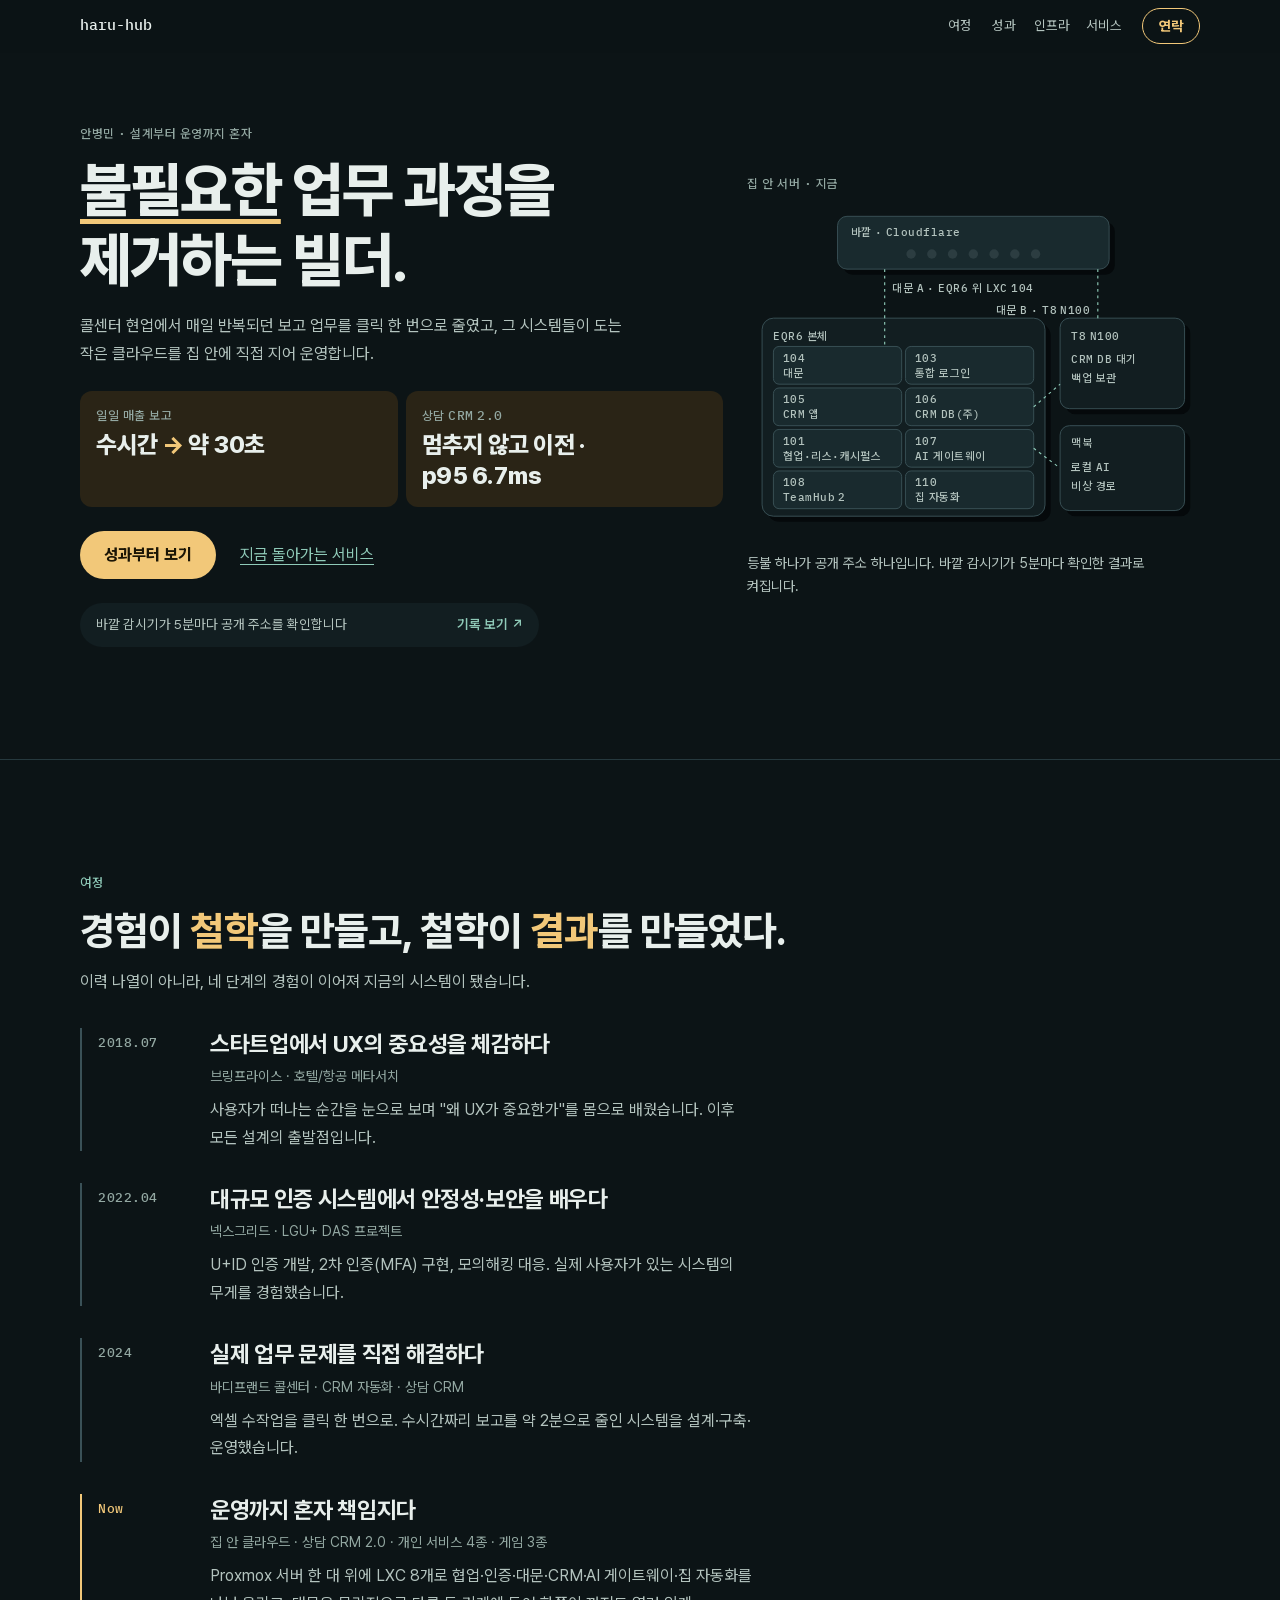
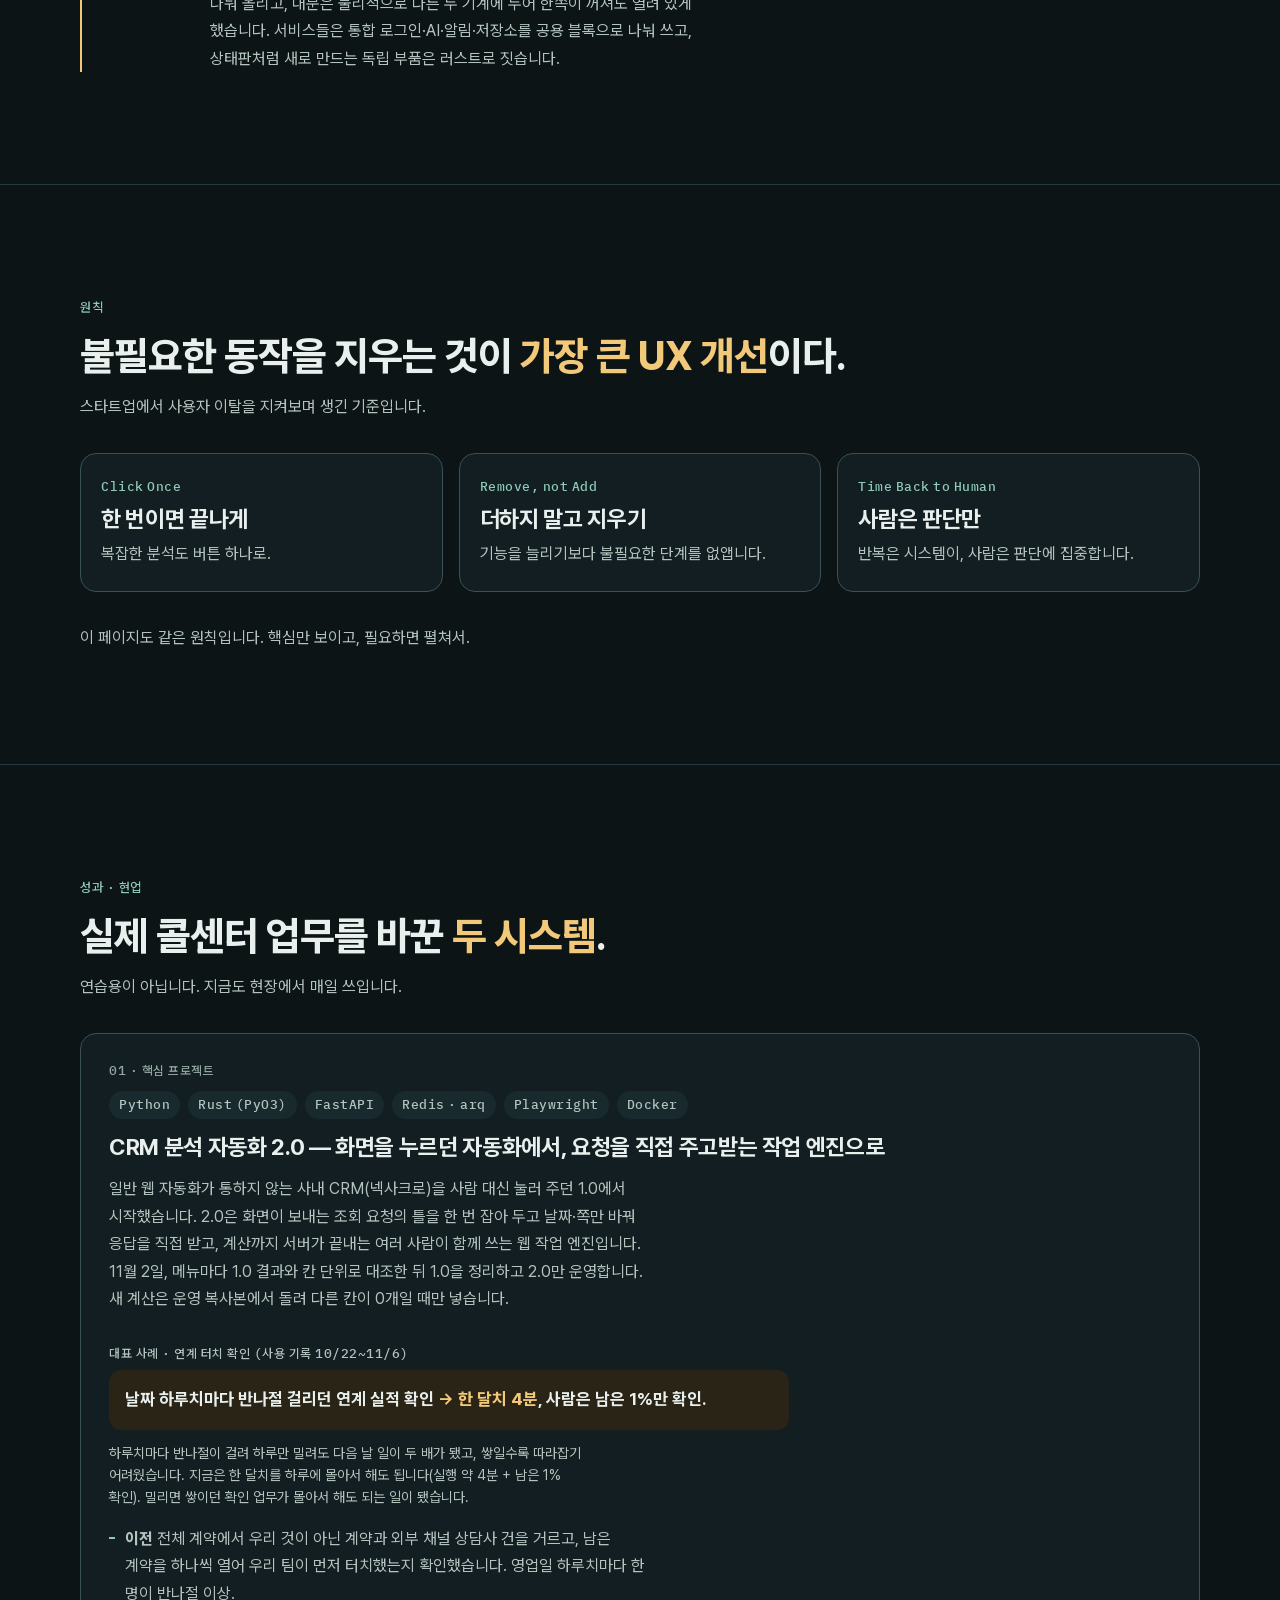
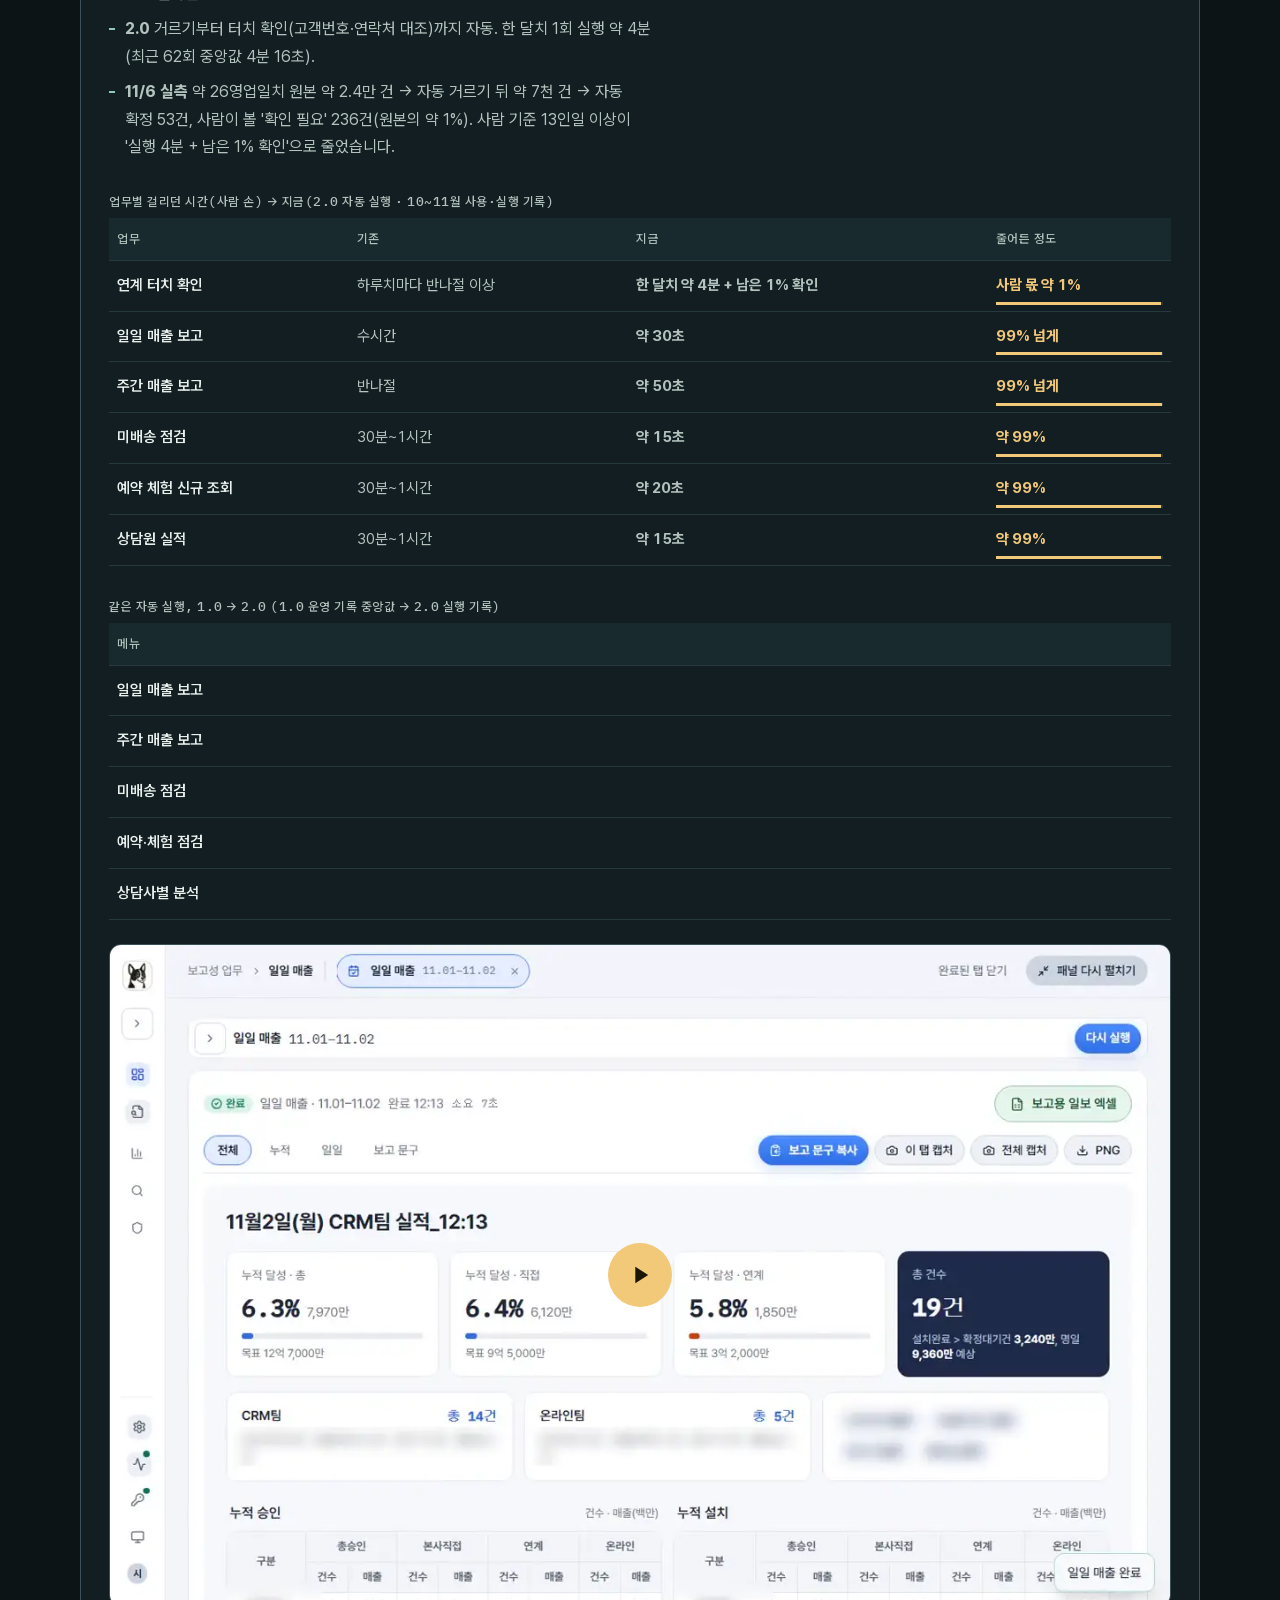
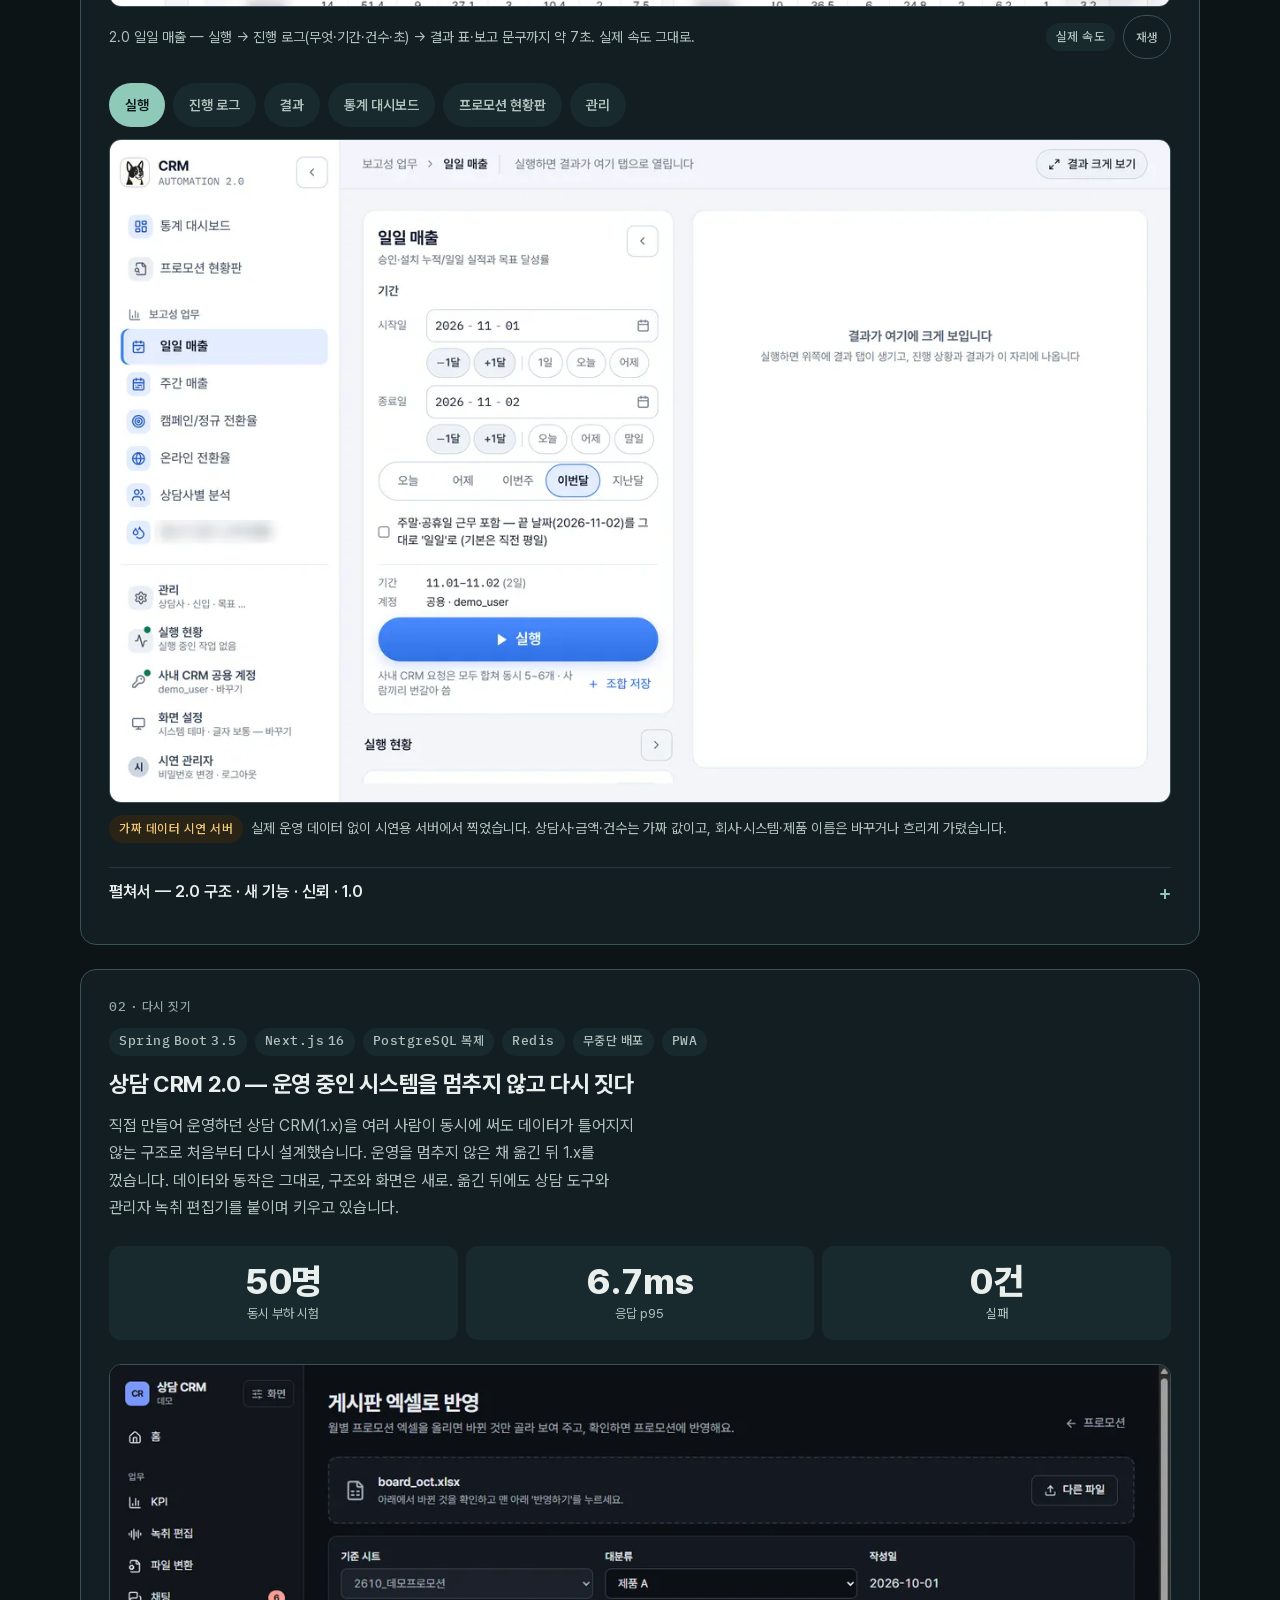
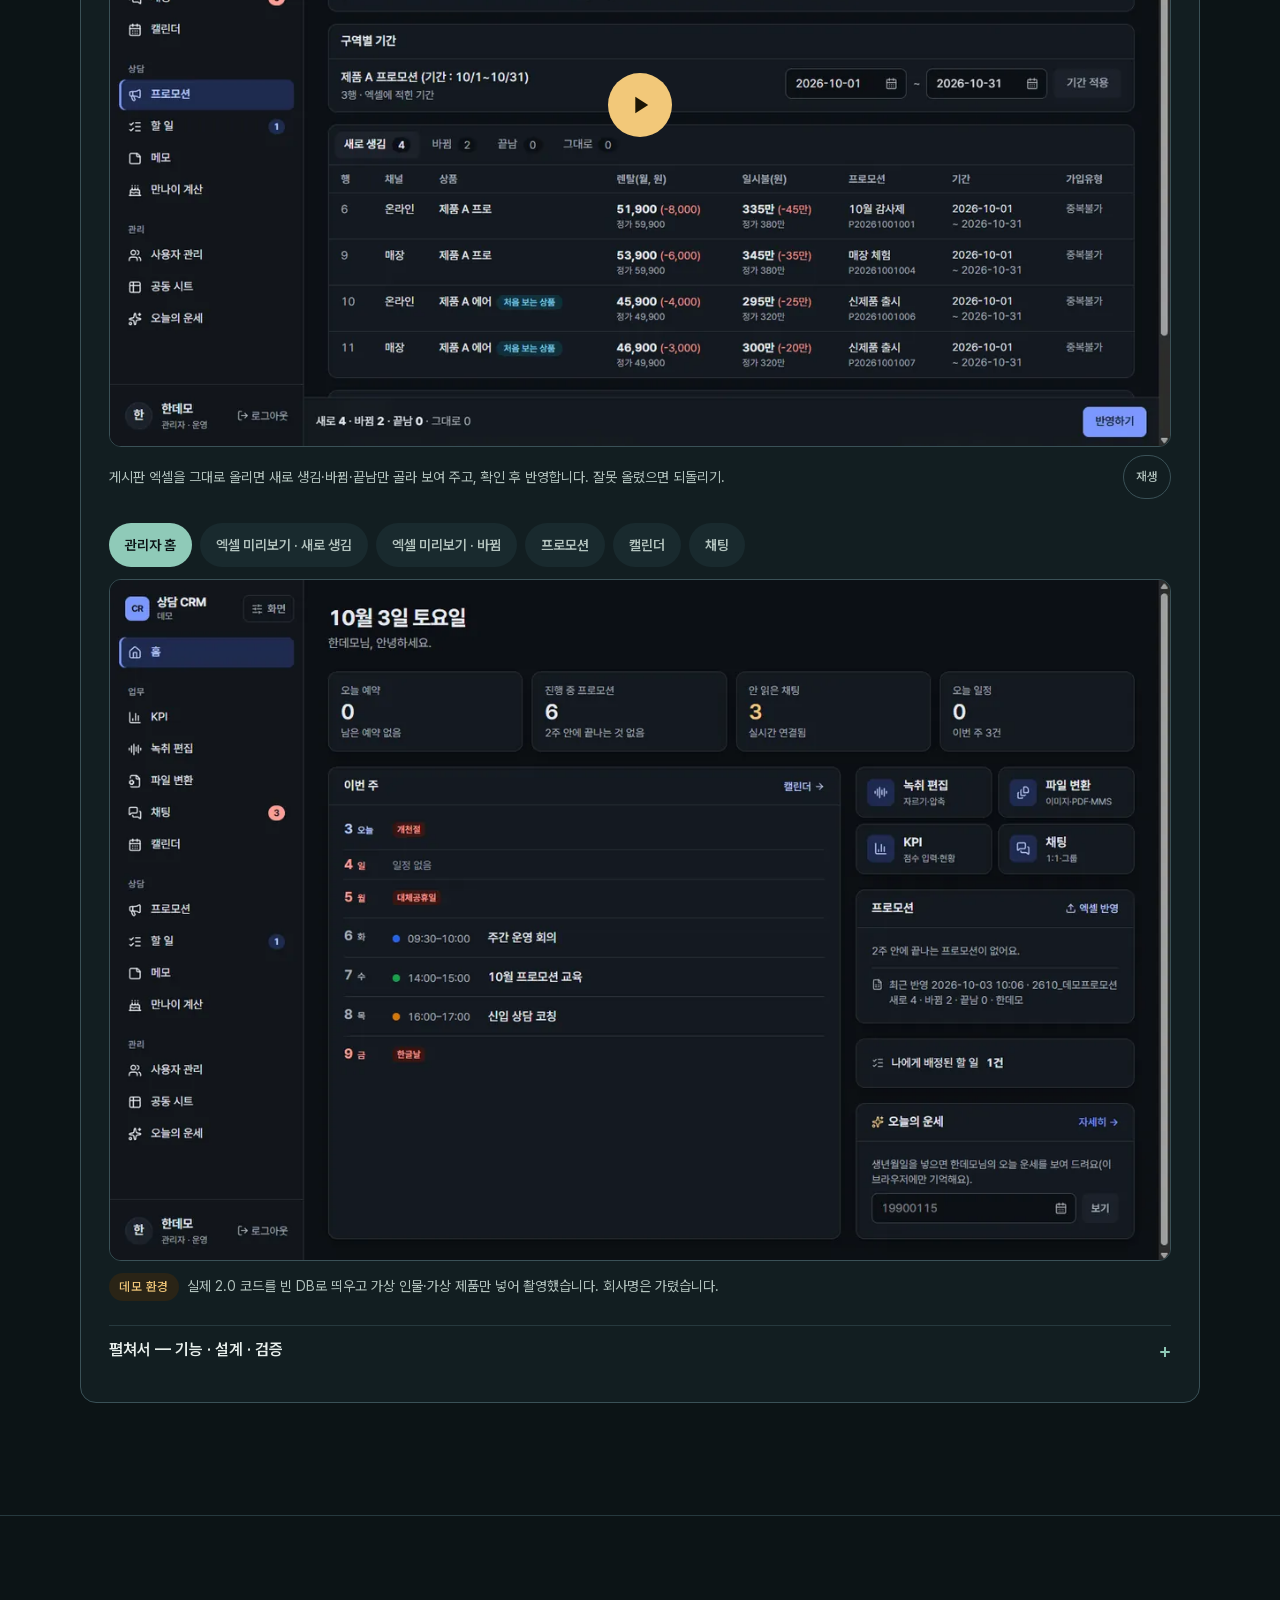
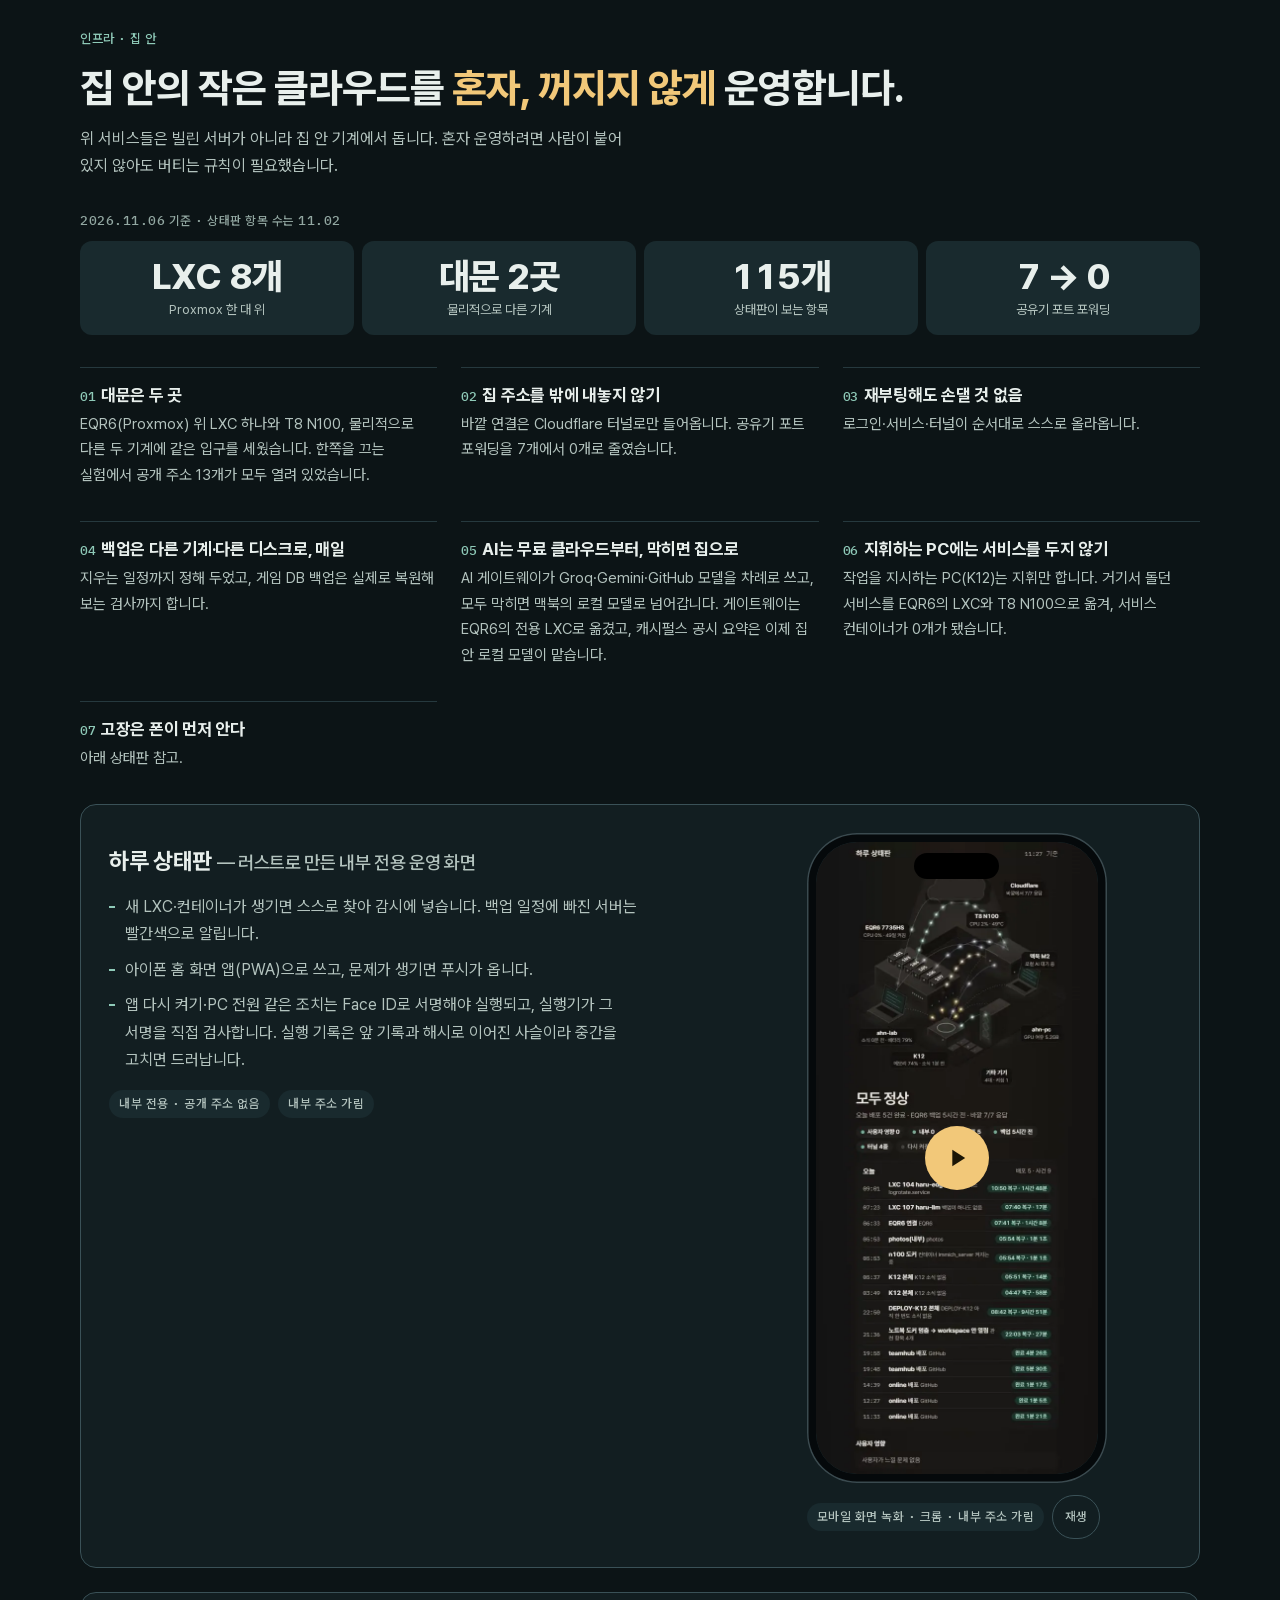
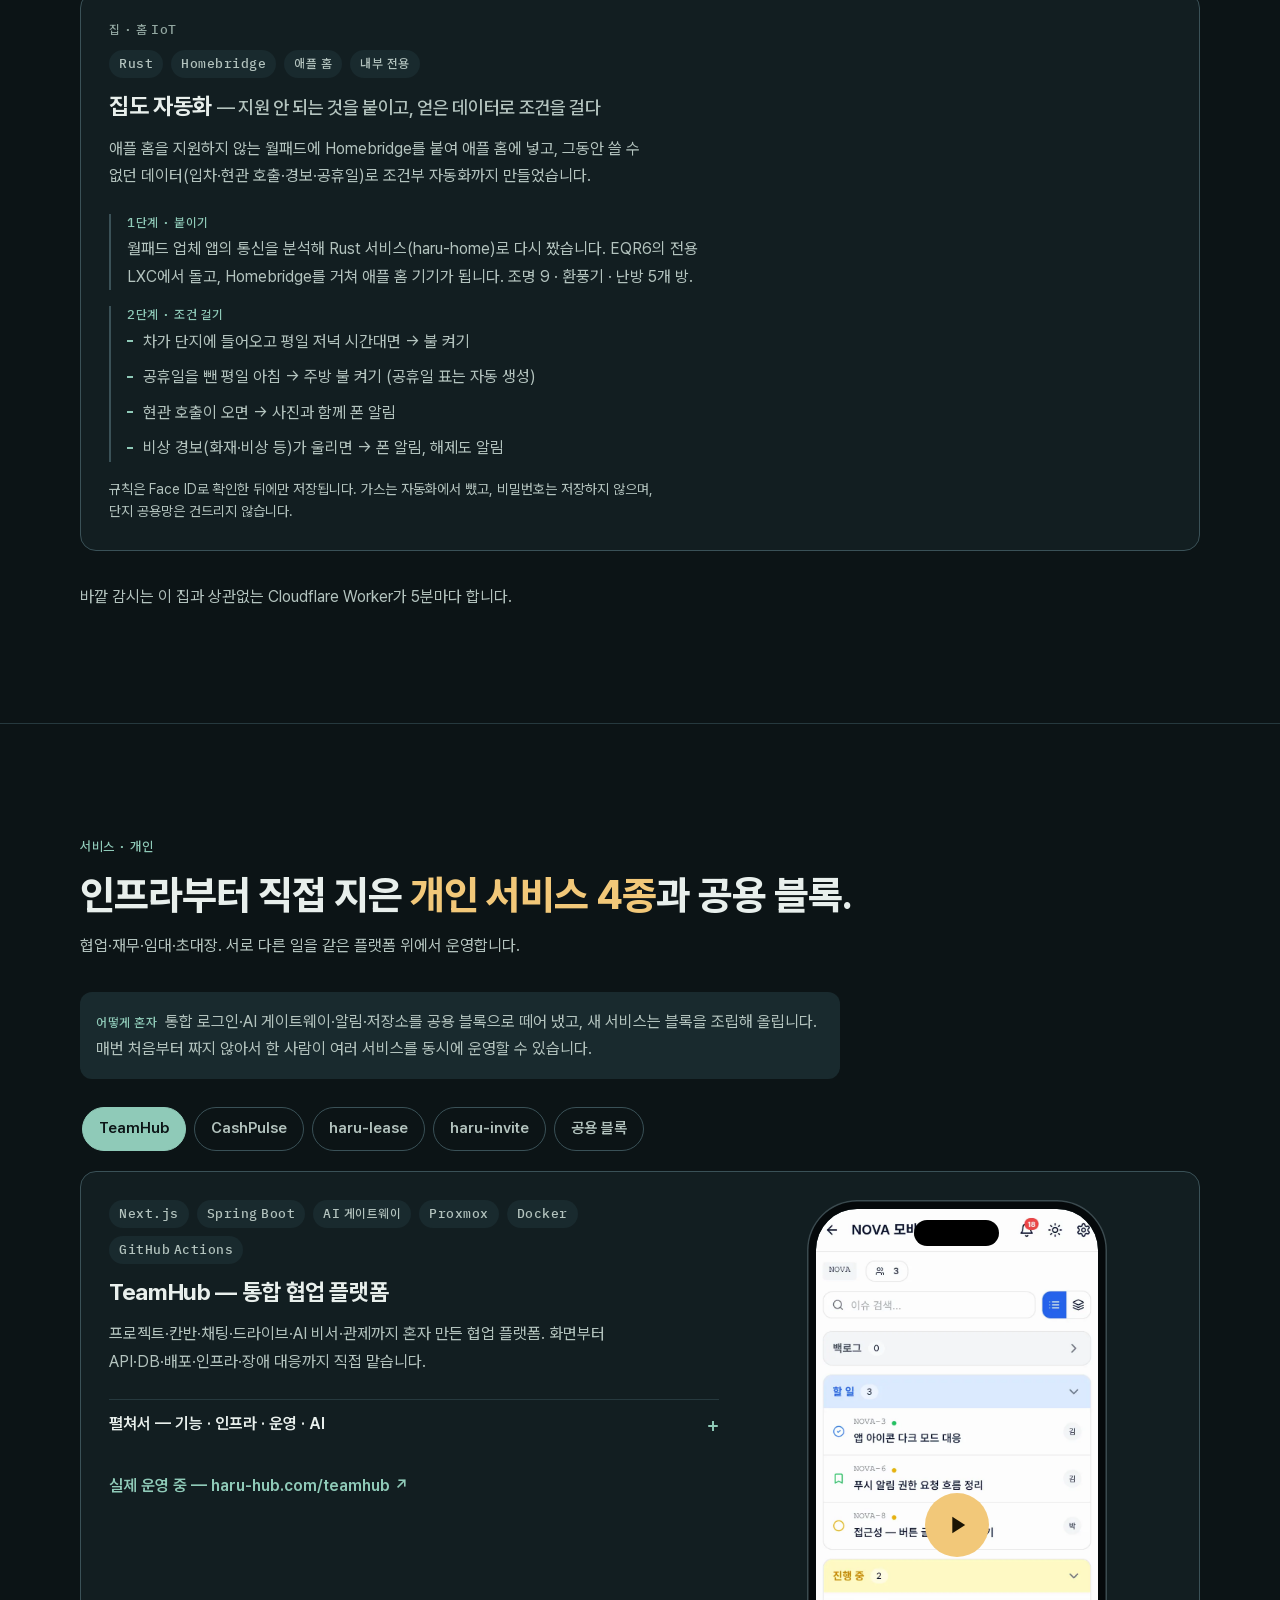
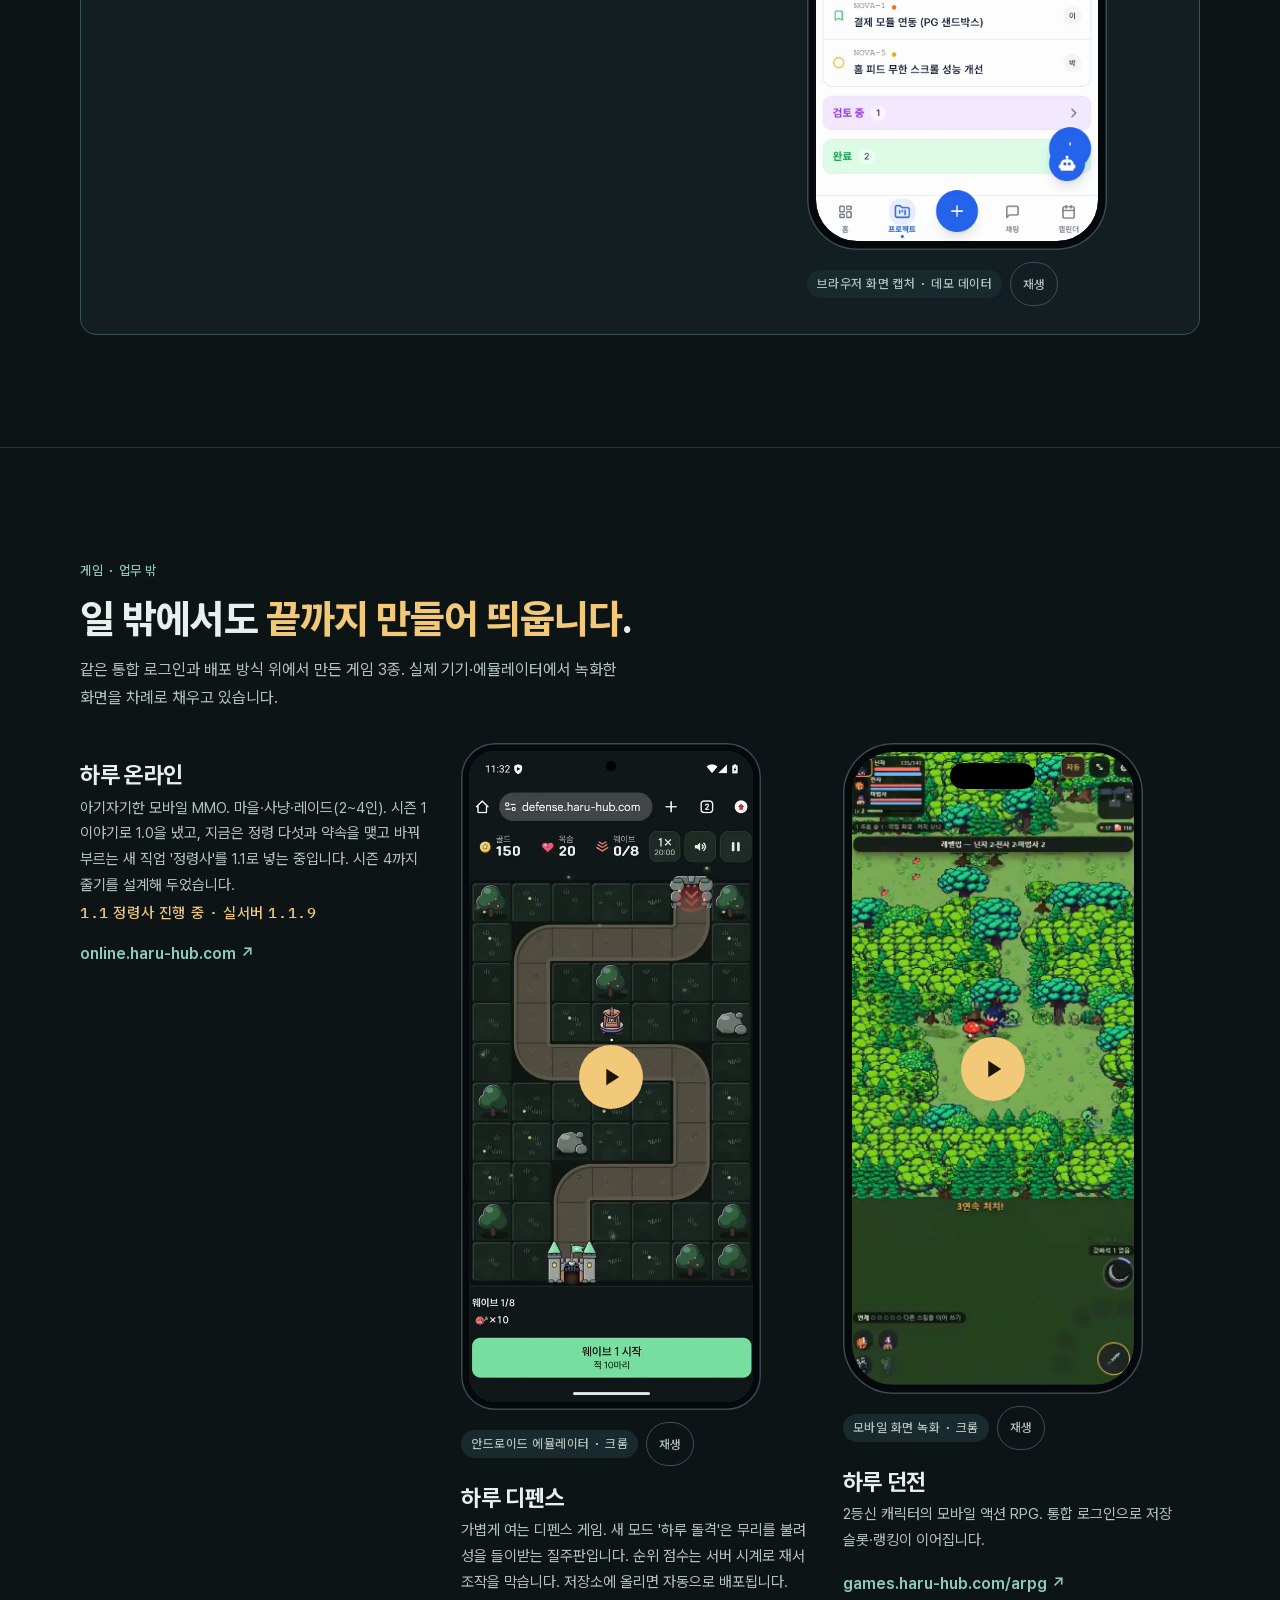
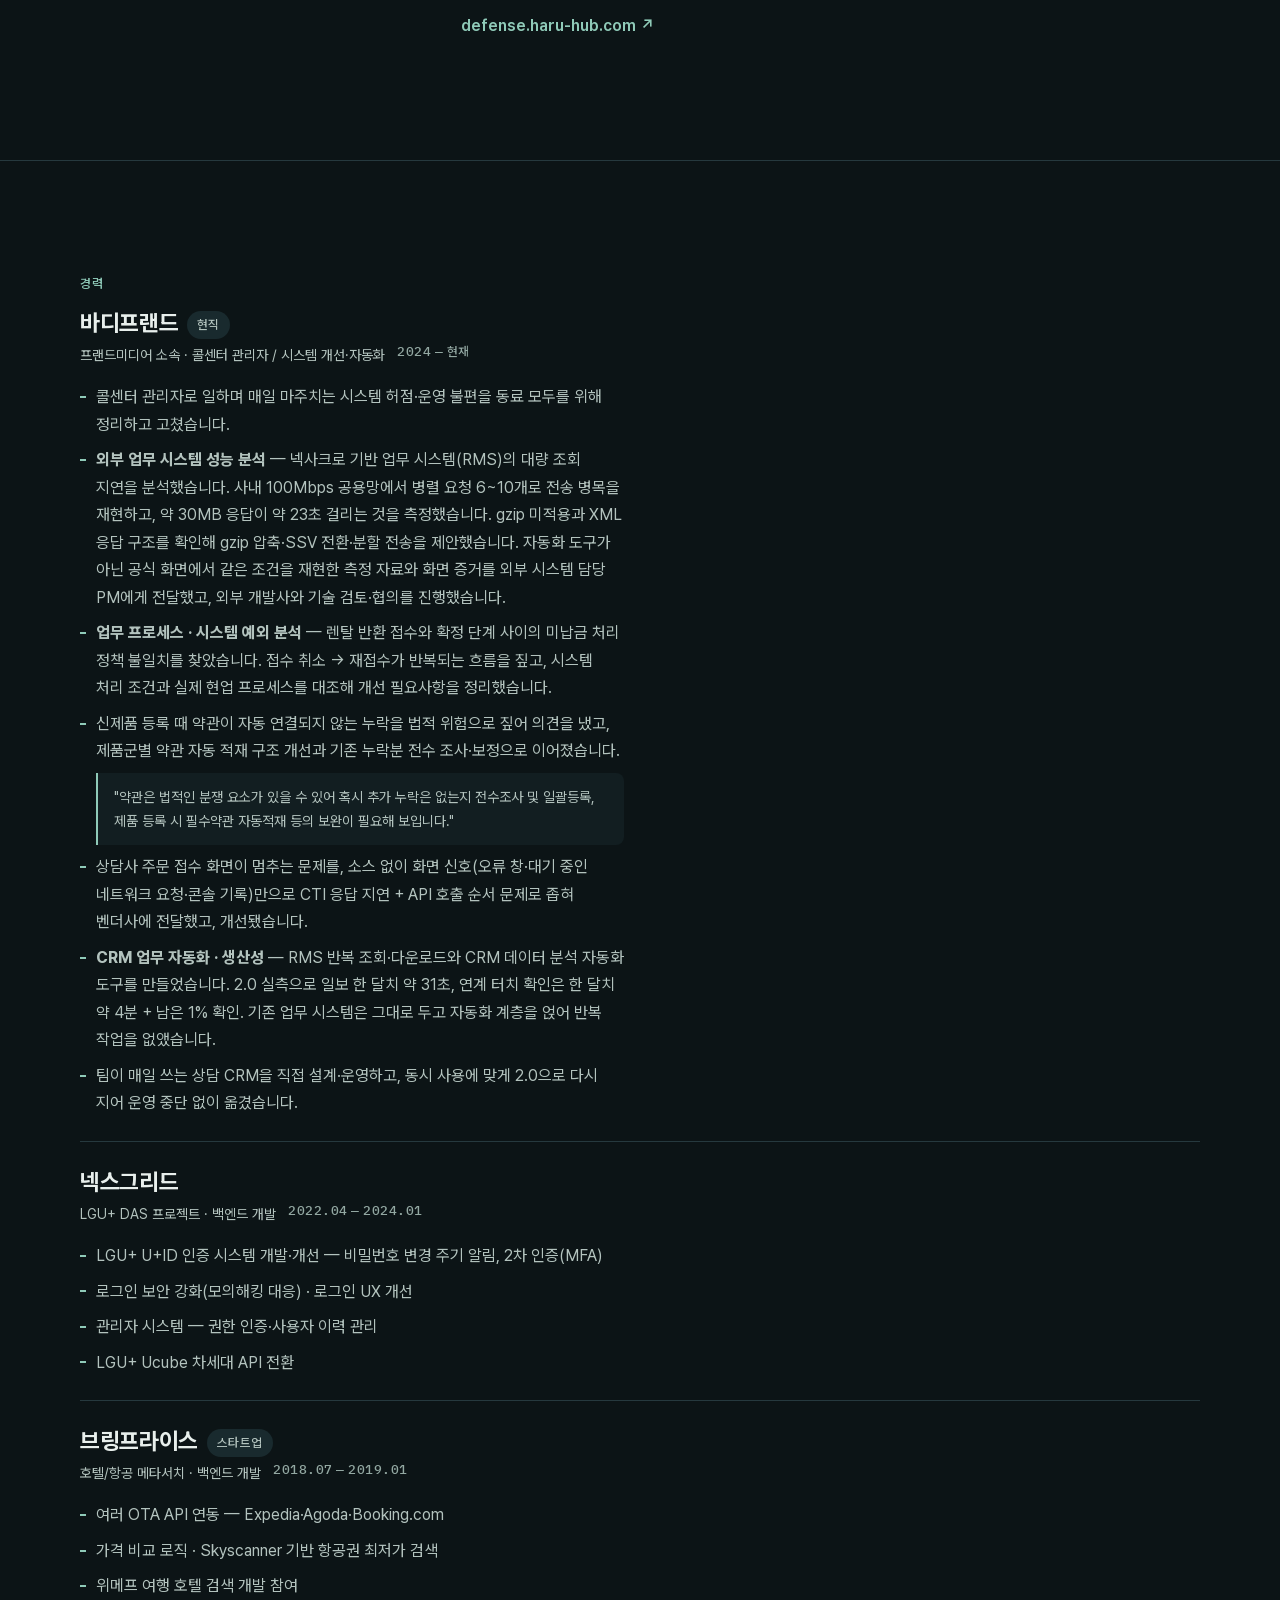
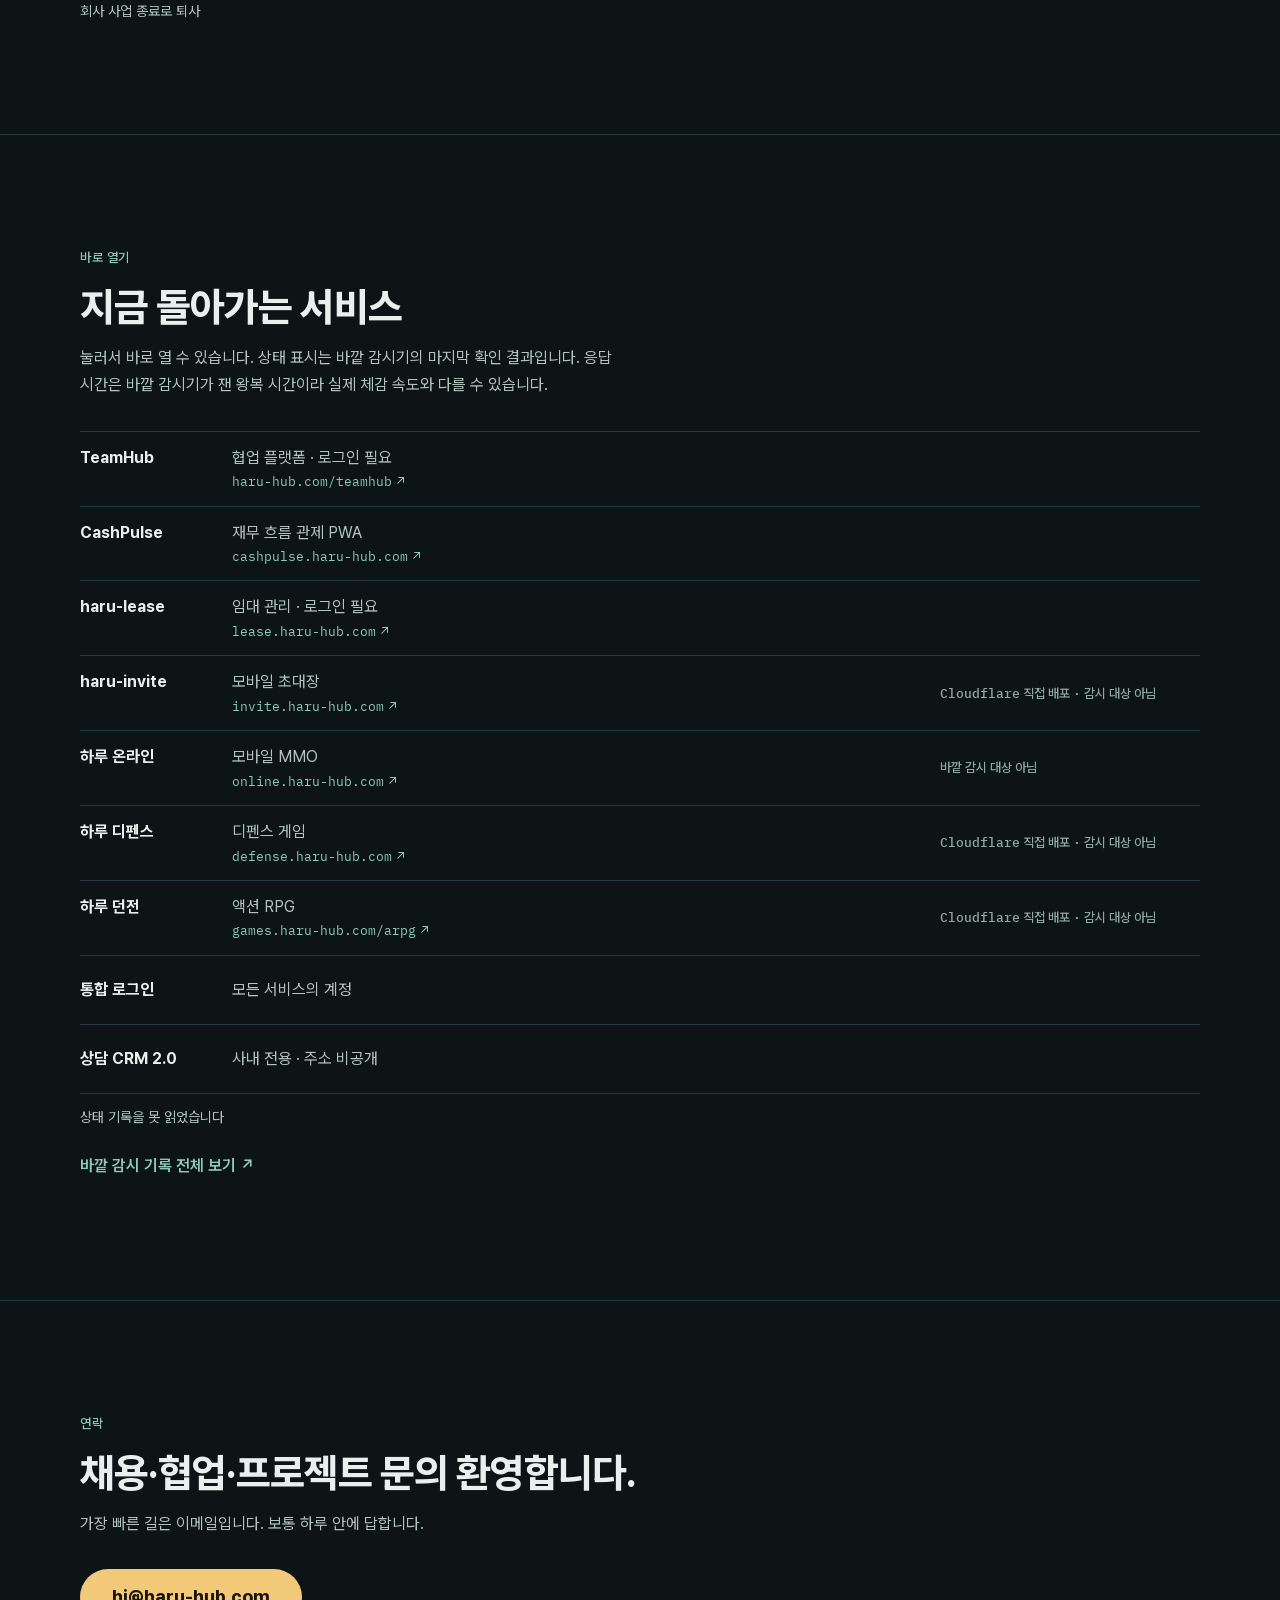
==== commit 348fa5c5: "feat: 11-06 내용 갱신 — CRM 자동화 2.0 단독 운영·연계 터치 확인 대표 사례·새 기능 · 상담 CRM 녹취 편집기·반응 개선 · LXC 8개 지도 · 지휘 PC " ====
--- a/index.html
+++ b/index.html
@@ -13,12 +13,12 @@
 <meta property="og:title" content="안병민 · 불필요한 업무 과정을 제거하는 빌더">
 <meta property="og:description" content="일일 매출 보고 수시간 → 약 30초. 집 안의 작은 클라우드를 혼자, 꺼지지 않게 운영합니다.">
 <meta property="og:locale" content="ko_KR">
-<link rel="preload" href="assets/fonts/pretendard-page-subset.woff2?v=20261102c" as="font" type="font/woff2" crossorigin>
+<link rel="preload" href="assets/fonts/pretendard-page-subset.woff2?v=20261106a" as="font" type="font/woff2" crossorigin>
 <link rel="preload" href="assets/fonts/ibm-plex-mono-latin-500-normal.woff2" as="font" type="font/woff2" crossorigin>
-<link rel="stylesheet" href="assets/fonts/pretendardvariable-dynamic-subset.css?v=20261102c">
-<link rel="stylesheet" href="assets/style.css?v=20261102c">
+<link rel="stylesheet" href="assets/fonts/pretendardvariable-dynamic-subset.css?v=20261106a">
+<link rel="stylesheet" href="assets/style.css?v=20261106a">
 <link rel="icon" type="image/svg+xml" href="assets/favicon.svg">
-<script src="assets/app.js?v=20261102c" defer></script>
+<script src="assets/app.js?v=20261106a" defer></script>
 </head>
 <body>
 <a class="skip" href="#main">본문 바로가기</a>
@@ -64,7 +64,7 @@
       <figcaption class="meta map-title">집 안 서버 · 지금</figcaption>
       <svg class="map" id="map" viewBox="0 0 480 360" role="img" aria-labelledby="map-t map-d">
         <title id="map-t">집 안 서버 지도</title>
-        <desc id="map-d">집 안 서버 지도. Cloudflare에서 대문 두 곳(EQR6 위 LXC 104, T8 N100)을 거쳐 Proxmox 본체 EQR6의 LXC 6개로 이어지고, T8 N100은 CRM 대기 DB와 백업을, 맥북은 로컬 AI 비상 경로를 맡습니다.</desc>
+        <desc id="map-d">집 안 서버 지도. Cloudflare에서 대문 두 곳(EQR6 위 LXC 104, T8 N100)을 거쳐 Proxmox 본체 EQR6의 LXC 8개로 이어지고, T8 N100은 CRM 대기 DB와 백업을, 맥북은 로컬 AI 비상 경로를 맡습니다.</desc>
         <g class="boxes">
           <rect class="depth" x="102" y="18" width="288" height="56" rx="10"/>
           <rect class="b2" x="96" y="12" width="288" height="56" rx="10"/>
@@ -74,19 +74,21 @@
           <rect class="b1" x="332" y="120" width="132" height="96" rx="10"/>
           <rect class="depth" x="338" y="240" width="132" height="90" rx="10"/>
           <rect class="b1" x="332" y="234" width="132" height="90" rx="10"/>
-          <rect class="b2" x="28" y="154" width="136" height="46" rx="6"/>
-          <rect class="b2" x="168" y="154" width="136" height="46" rx="6"/>
-          <rect class="b2" x="28" y="208" width="136" height="46" rx="6"/>
-          <rect class="b2" x="168" y="208" width="136" height="46" rx="6"/>
-          <rect class="b2" x="28" y="262" width="136" height="46" rx="6"/>
-          <rect class="b2" x="168" y="262" width="136" height="46" rx="6"/>
+          <rect class="b2" x="28" y="150" width="136" height="40" rx="6"/>
+          <rect class="b2" x="168" y="150" width="136" height="40" rx="6"/>
+          <rect class="b2" x="28" y="194" width="136" height="40" rx="6"/>
+          <rect class="b2" x="168" y="194" width="136" height="40" rx="6"/>
+          <rect class="b2" x="28" y="238" width="136" height="40" rx="6"/>
+          <rect class="b2" x="168" y="238" width="136" height="40" rx="6"/>
+          <rect class="b2" x="28" y="282" width="136" height="40" rx="6"/>
+          <rect class="b2" x="168" y="282" width="136" height="40" rx="6"/>
         </g>
         <g class="wires">
-          <path d="M146 68V154"/><path d="M372 68V120"/>
-          <path d="M304 231L332 196"/><path d="M304 285L332 279"/>
+          <path d="M146 68V150"/><path d="M372 68V120"/>
+          <path d="M304 214L332 190"/><path d="M304 258L332 279"/>
         </g>
         <g class="trace">
-          <path pathLength="1" d="M146 68V154"/><path pathLength="1" d="M372 68V120"/>
+          <path pathLength="1" d="M146 68V150"/><path pathLength="1" d="M372 68V120"/>
         </g>
         <g id="lamps"></g>
         <g class="lbl lbl-wide">
@@ -94,12 +96,10 @@
           <text x="154" y="92">대문 A · EQR6 위 LXC 104</text>
           <text x="364" y="116" text-anchor="end">대문 B · T8 N100</text>
           <text x="28" y="143">EQR6 본체</text>
-          <text x="38" y="173">104</text><text x="38" y="190">대문</text>
-          <text x="178" y="173">103</text><text x="178" y="190">통합 로그인</text>
-          <text x="38" y="227">105</text><text x="38" y="244">CRM 앱</text>
-          <text x="178" y="227">106</text><text x="178" y="244">CRM DB(주)</text>
-          <text x="38" y="281">101</text><text x="38" y="298">협업·리스·캐시펄스</text>
-          <text x="178" y="281">107</text><text x="178" y="298">AI 게이트웨이</text>
+          <text x="38" y="166">104</text><text x="38" y="182">대문</text><text x="178" y="166">103</text><text x="178" y="182">통합 로그인</text>
+          <text x="38" y="210">105</text><text x="38" y="226">CRM 앱</text><text x="178" y="210">106</text><text x="178" y="226">CRM DB(주)</text>
+          <text x="38" y="254">101</text><text x="38" y="270">협업·리스·캐시펄스</text><text x="178" y="254">107</text><text x="178" y="270">AI 게이트웨이</text>
+          <text x="38" y="298">108</text><text x="38" y="314">TeamHub 2</text><text x="178" y="298">110</text><text x="178" y="314">집 자동화</text>
           <text x="344" y="143">T8 N100</text><text x="344" y="168">CRM DB 대기</text><text x="344" y="188">백업 보관</text>
           <text x="344" y="257">맥북</text><text x="344" y="282">로컬 AI</text><text x="344" y="302">비상 경로</text>
         </g>
@@ -108,12 +108,10 @@
           <text x="154" y="96">대문 A</text>
           <text x="364" y="114" text-anchor="end">대문 B</text>
           <text x="28" y="145">EQR6 본체</text>
-          <text x="38" y="183">104 대문</text>
-          <text x="178" y="183">103 로그인</text>
-          <text x="38" y="237">105 CRM앱</text>
-          <text x="178" y="237">106 CRM DB</text>
-          <text x="38" y="291">101 협업 외</text>
-          <text x="178" y="291">107 AI</text>
+          <text x="38" y="176">104 대문</text><text x="178" y="176">103 로그인</text>
+          <text x="38" y="220">105 CRM앱</text><text x="178" y="220">106 CRM DB</text>
+          <text x="38" y="264">101 협업 외</text><text x="178" y="264">107 AI</text>
+          <text x="38" y="308">108 협업2</text><text x="178" y="308">110 집</text>
           <text x="344" y="146">T8 N100</text><text x="344" y="172">DB 대기</text><text x="344" y="196">백업</text>
           <text x="344" y="260">맥북</text><text x="344" y="286">로컬 AI</text><text x="344" y="310">비상</text>
         </g>
@@ -152,7 +150,7 @@
         <p class="when">Now</p>
         <div><h3>운영까지 혼자 책임지다</h3>
         <p class="where">집 안 클라우드 · 상담 CRM 2.0 · 개인 서비스 4종 · 게임 3종</p>
-        <p>Proxmox 서버 한 대 위에 LXC 6개로 협업·인증·대문·CRM·AI 게이트웨이를 나눠 올리고, 대문은 물리적으로 다른 두 기계에 두어 한쪽이 꺼져도 열려 있게 했습니다. 서비스들은 통합 로그인·AI·알림·저장소를 공용 블록으로 나눠 쓰고, 상태판처럼 새로 만드는 독립 부품은 러스트로 짓습니다.</p></div>
+        <p>Proxmox 서버 한 대 위에 LXC 8개로 협업·인증·대문·CRM·AI 게이트웨이·집 자동화를 나눠 올리고, 대문은 물리적으로 다른 두 기계에 두어 한쪽이 꺼져도 열려 있게 했습니다. 서비스들은 통합 로그인·AI·알림·저장소를 공용 블록으로 나눠 쓰고, 상태판처럼 새로 만드는 독립 부품은 러스트로 짓습니다.</p></div>
       </li>
     </ol>
   </div>
@@ -184,19 +182,28 @@
       <p class="meta card-head">01 · 핵심 프로젝트</p>
       <ul class="chips" aria-label="기술"><li>Python</li><li>Rust (PyO3)</li><li>FastAPI</li><li>Redis · arq</li><li>Playwright</li><li>Docker</li></ul>
       <h3 id="crm1-t">CRM 분석 자동화 2.0 — 화면을 누르던 자동화에서, 요청을 직접 주고받는 작업 엔진으로</h3>
-      <p class="body">일반 웹 자동화가 통하지 않는 사내 CRM(넥사크로)을 사람 대신 눌러 주던 1.0에서 시작했습니다. 2.0은 화면이 보내는 조회 요청의 틀을 한 번 잡아 두고 날짜·쪽만 바꿔 응답을 직접 받습니다. 받아서 계산하는 일까지 서버가 끝내는, 여러 사람이 함께 쓰는 웹 작업 엔진입니다. 결과는 1.0과 칸 단위로 같게 유지합니다.</p>
-
-      <p class="tbl-title meta">업무별 걸리던 시간(사람 손) → 지금(2.0 자동 실행 · 11월 실행 기록)</p>
+      <p class="body">일반 웹 자동화가 통하지 않는 사내 CRM(넥사크로)을 사람 대신 눌러 주던 1.0에서 시작했습니다. 2.0은 화면이 보내는 조회 요청의 틀을 한 번 잡아 두고 날짜·쪽만 바꿔 응답을 직접 받고, 계산까지 서버가 끝내는 여러 사람이 함께 쓰는 웹 작업 엔진입니다. 11월 2일, 메뉴마다 1.0 결과와 칸 단위로 대조한 뒤 1.0을 정리하고 2.0만 운영합니다. 새 계산은 운영 복사본에서 돌려 다른 칸이 0개일 때만 넣습니다.</p>
+
+      <p class="tbl-title meta">대표 사례 · 연계 터치 확인 (사용 기록 10/22~11/6)</p>
+      <p class="lead-case">날짜 하루치마다 반나절 걸리던 연계 실적 확인 <span class="arr">→</span> <b>한 달치 4분</b>, 사람은 남은 1%만 확인.</p>
+      <p class="small">하루치마다 반나절이 걸려 하루만 밀려도 다음 날 일이 두 배가 됐고, 쌓일수록 따라잡기 어려웠습니다. 지금은 한 달치를 하루에 몰아서 해도 됩니다(실행 약 4분 + 남은 1% 확인). 밀리면 쌓이던 확인 업무가 몰아서 해도 되는 일이 됐습니다.</p>
+      <ul class="dash">
+        <li><b>이전</b> 전체 계약에서 우리 것이 아닌 계약과 외부 채널 상담사 건을 거르고, 남은 계약을 하나씩 열어 우리 팀이 먼저 터치했는지 확인했습니다. 영업일 하루치마다 한 명이 반나절 이상.</li>
+        <li><b>2.0</b> 거르기부터 터치 확인(고객번호·연락처 대조)까지 자동. 한 달치 1회 실행 약 4분(최근 62회 중앙값 4분 16초).</li>
+        <li><b>11/6 실측</b> 약 26영업일치 원본 약 2.4만 건 → 자동 거르기 뒤 약 7천 건 → 자동 확정 53건, 사람이 볼 '확인 필요' 236건(원본의 약 1%). 사람 기준 13인일 이상이 '실행 4분 + 남은 1% 확인'으로 줄었습니다.</li>
+      </ul>
+
+      <p class="tbl-title meta">업무별 걸리던 시간(사람 손) → 지금(2.0 자동 실행 · 10~11월 사용·실행 기록)</p>
       <table class="tbl">
         <caption class="sr">업무별 걸리던 시간과 지금 걸리는 시간</caption>
         <thead><tr><th scope="col">업무</th><th scope="col" class="c-before">기존</th><th scope="col" class="c-now">지금</th><th scope="col" class="c-both">기존 → 지금</th><th scope="col">줄어든 정도</th></tr></thead>
         <tbody>
+          <tr><th scope="row">연계 터치 확인</th><td class="c-before">하루치마다 반나절 이상</td><td class="c-now">한 달치 약 4분 + 남은 1% 확인</td><td class="c-both">하루치마다 반나절 이상 → <b>한 달치 약 4분</b> + 남은 1% 확인</td><td class="gain">사람 몫 약 1%<i aria-hidden="true" style="--w:99%"></i></td></tr>
           <tr><th scope="row">일일 매출 보고</th><td class="c-before">수시간</td><td class="c-now">약 30초</td><td class="c-both">수시간 → <b>약 30초</b></td><td class="gain">99% 넘게<i aria-hidden="true" style="--w:99.5%"></i></td></tr>
           <tr><th scope="row">주간 매출 보고</th><td class="c-before">반나절</td><td class="c-now">약 50초</td><td class="c-both">반나절 → <b>약 50초</b></td><td class="gain">99% 넘게<i aria-hidden="true" style="--w:99.5%"></i></td></tr>
           <tr><th scope="row">미배송 점검</th><td class="c-before">30분~1시간</td><td class="c-now">약 15초</td><td class="c-both">30분~1시간 → <b>약 15초</b></td><td class="gain">약 99%<i aria-hidden="true" style="--w:99%"></i></td></tr>
           <tr><th scope="row">예약 체험 신규 조회</th><td class="c-before">30분~1시간</td><td class="c-now">약 20초</td><td class="c-both">30분~1시간 → <b>약 20초</b></td><td class="gain">약 99%<i aria-hidden="true" style="--w:99%"></i></td></tr>
           <tr><th scope="row">상담원 실적</th><td class="c-before">30분~1시간</td><td class="c-now">약 15초</td><td class="c-both">30분~1시간 → <b>약 15초</b></td><td class="gain">약 99%<i aria-hidden="true" style="--w:99%"></i></td></tr>
-          <tr><th scope="row">연계 실적 체크</th><td class="c-before">30분 이상</td><td class="c-now">약 2분 30초</td><td class="c-both">30분 이상 → <b>약 2분 30초</b> (1.0 값)</td><td class="gain">약 92%<i aria-hidden="true" style="--w:92%"></i></td></tr>
         </tbody>
       </table>
 
@@ -212,7 +219,6 @@
           <tr><th scope="row">상담사별 분석</th><td class="c-both">70초 → <b>26초</b> (약 2.7배)</td></tr>
         </tbody>
       </table>
-      <p class="small">속을 바꾼 결과 — 응답 해석을 Rust 확장으로 바꿔 5.9배(동시 11.6배), 통계 갱신 조회 요청 76쪽 → 56쪽, 엑셀 모양 맞추기 2배. 바꿀 때마다 예전 방식과 결과를 칸 단위로 대조해 같을 때만 반영했습니다. 같은 조건을 10분 안에 다시 부르면 기다림 없이 바로 결과가 나옵니다.</p>
 
       <figure class="media">
         <div class="screen-frame r1200x750">
@@ -236,7 +242,7 @@
       <p class="mask"><span class="chip chip-lamp">가짜 데이터 시연 서버</span> 실제 운영 데이터 없이 시연용 서버에서 찍었습니다. 상담사·금액·건수는 가짜 값이고, 회사·시스템·제품 이름은 바꾸거나 흐리게 가렸습니다.</p>
 
       <details>
-        <summary>펼쳐서 — 2.0 구조 · 쓰는 사람에게 달라진 것 · 1.0</summary>
+        <summary>펼쳐서 — 2.0 구조 · 새 기능 · 신뢰 · 1.0</summary>
         <div class="more">
           <p><span class="mh">구조</span>작업마다 브라우저를 새로 띄우던 방식에서, 계정마다 브라우저 하나를 여러 작업이 나눠 쓰는 탭 엔진 + 작업 대기열(Redis · arq)로. 로그인은 계정당 한 번. 무거운 작업과 가벼운 작업이 겹쳐도 가벼운 쪽이 먼저 자리를 받습니다.</p>
           <ul>
@@ -245,9 +251,27 @@
             <li>통계 대시보드 — 아침·저녁 예약 갱신, 기간을 골라 다시 계산</li>
             <li>프로모션 현황판 — 규칙을 화면에서 조립, 진행 중 순위 · 주간 한눈에 · 공지 캡처 · 수식 포함 엑셀</li>
             <li>추출의 터치 분류 — 최근 상담 이력을 대조해 이미 연락한 고객을 다시 돌리지 않게</li>
+            <li>내 메뉴 퀵모음 — 별표로 고르고 끌어서 순서, 최근 30일 많이 쓴 5개는 자동</li>
+            <li>주간 보고는 'N주차'로 고르기 — 회사 주차·공휴일 반영</li>
+            <li>일보 누적 장부에 자동으로 이어 붙이기 — 서식·수식까지 복사, 같은 날은 덮어씀</li>
+            <li>사은품 누락 자동 검수 · 실적 캡처 4종 한 번에</li>
+            <li>장애 대비 계산기 엑셀 — 전산이 멈춰도 내보내기 파일을 붙여 넣으면 수식만으로 같은 표(웹과 60개 표 대조, 같음)</li>
             <li>어디서나 웹으로 · 관리자는 지문·얼굴(패스키)과 2단계 인증</li>
           </ul>
-          <p><span class="mh">신뢰</span>바꿀 때마다 예전 방식과 결과를 칸 단위 · DB 내용 지문까지 대조한 뒤에만 반영합니다. 실패 자동 분류, 받은 조각부터 이어받기. 연락처는 해시로만 저장하고 고객 값은 로그·알림에 남기지 않습니다.</p>
+          <p><span class="mh">신뢰</span>바꿀 때마다 예전 방식과 결과를 칸 단위 · DB 내용 지문까지 대조한 뒤에만 반영합니다. 실패 자동 분류, 받은 조각부터 이어받기. 원본 응답 형식이 바뀌어도(압축·다른 형식) 스스로 가려 읽습니다. 연락처는 해시로만 저장하고 고객 값은 로그·알림에 남기지 않습니다.</p>
+          <p><span class="mh">보안</span>캐시 암호화 · 1회용 로그인 토큰 · 엑셀 수식 주입 차단 · 응답 크기 상한.</p>
+          <p><span class="mh">속도</span>전산 쪽 속을 바꾼 결과 (커밋·운영 측정 로그 · 일보 한 달치는 사용자 실측)</p>
+          <table class="tbl">
+            <caption class="sr">내부를 바꾼 뒤 걸리는 시간 비교</caption>
+            <thead><tr><th scope="col">작업</th><th scope="col" class="c-both">전 → 후</th></tr></thead>
+            <tbody>
+              <tr><th scope="row">일보 누적 장부 저장</th><td class="c-both">10초 → <b>0.35초</b></td></tr>
+              <tr><th scope="row">장기 고객 집계 14.6만 줄</th><td class="c-both">64.0초 → <b>23.8초</b> (결과 같음)</td></tr>
+              <tr><th scope="row">연락처 해시 (Rust 모듈)</th><td class="c-both">1.56초 → <b>0.32초</b> (대조 차이 0)</td></tr>
+              <tr><th scope="row">일보 한 달치</th><td class="c-both">약 40초 → <b>31초</b></td></tr>
+            </tbody>
+          </table>
+          <p class="small">그 밖에 번호 세기 2.4초 → 0.31초(Rust, 대조 차이 0), 응답 해석 Rust 확장 5.9배. 원본 서버가 버티는 한계(동시 6개 · 약 12MB/s)를 재서 그 안에서만 당깁니다. 테스트 1,036개 통과.</p>
           <p><span class="mh">1.0</span>넥사크로는 일반 DOM 셀렉터가 통하지 않아, 구조를 거꾸로 읽어 그리드·콤보 단위로 누르는 방법을 직접 정립했습니다(데스크톱 PyQt6 → 팀 공용 웹 FastAPI). 2.0의 요청 틀은 이때 쌓은 이해에서 나왔습니다.</p>
           <p><span class="mh">접근</span>실제 운영 중인 사내 도구라 폐쇄망 + Tailscale로만 씁니다.</p>
         </div>
@@ -258,7 +282,7 @@
       <p class="meta card-head">02 · 다시 짓기</p>
       <ul class="chips" aria-label="기술"><li>Spring Boot 3.5</li><li>Next.js 16</li><li>PostgreSQL 복제</li><li>Redis</li><li>무중단 배포</li><li>PWA</li></ul>
       <h3 id="crm2-t">상담 CRM 2.0 — 운영 중인 시스템을 멈추지 않고 다시 짓다</h3>
-      <p class="body">직접 만들어 운영하던 상담 CRM(1.x)을 여러 사람이 동시에 써도 데이터가 틀어지지 않는 구조로 처음부터 다시 설계했습니다. 운영을 멈추지 않은 채 옮긴 뒤 1.x를 껐습니다. 데이터와 동작은 그대로, 구조와 화면은 새로.</p>
+      <p class="body">직접 만들어 운영하던 상담 CRM(1.x)을 여러 사람이 동시에 써도 데이터가 틀어지지 않는 구조로 처음부터 다시 설계했습니다. 운영을 멈추지 않은 채 옮긴 뒤 1.x를 껐습니다. 데이터와 동작은 그대로, 구조와 화면은 새로. 옮긴 뒤에도 상담 도구와 관리자 녹취 편집기를 붙이며 키우고 있습니다.</p>
       <dl class="stats">
         <div><dt>동시 부하 시험</dt><dd>50명</dd></div>
         <div><dt>응답 p95</dt><dd>6.7ms</dd></div>
@@ -289,7 +313,9 @@
       <details>
         <summary>펼쳐서 — 기능 · 설계 · 검증</summary>
         <div class="more">
-          <p><span class="mh">기능</span>KPI · 캘린더(일정·할 일·예약 통합) · 메모 / 프로모션 — 게시판 엑셀을 읽어 자동 반영·되돌리기 / 실시간 채팅·첨부·웹 푸시(PWA) / 녹취 편집·파일 변환·공동 시트 / 사용자·권한·알림 설정</p>
+          <p><span class="mh">기능</span>KPI · 캘린더(일정·할 일·예약 통합) · 메모 / 프로모션 — 게시판 엑셀을 읽어 자동 반영·되돌리기 / 상담 도구 — 스펙표·제휴카드·할인 계산·업무 도우미 / 실시간 채팅·첨부·웹 푸시(PWA) / 파일 변환·공동 시트 / 사용자·권한·알림 설정</p>
+          <p><span class="mh">녹취</span>관리자 녹취 편집기 — 옛 전화 녹음 형식도 브라우저에서 바로 열고, 자르고, 줄입니다. 편집하는 동안 녹취 파일은 그 PC 밖으로 나가지 않고, 받아쓰기를 요청할 때만 집 안 GPU로 한 번 갔다가 지워집니다.</p>
+          <p><span class="mh">반응</span>메뉴를 누르면 바로 화면을 보여 주고, 쉬는 틈에 다음 화면을 미리 받아 둡니다. 같은 탭 안에서만 메모리에 담아 두어 다른 로그인과 섞이지 않습니다.</p>
           <p><span class="mh">설계</span>Proxmox 전용 LXC — 앱(105)과 DB(106) 분리 / 주 DB → T8 N100 대기 DB 스트리밍 복제 + 매일 백업 / 행 단위 저장·낙관적 잠금(통째 덮어쓰기 제거) / 배경 작업은 한 곳에서만(Redis 잠금) / 새 컨테이너가 정상일 때만 바꾸는 무중단 배포</p>
           <p><span class="mh">이전</span>기능을 옮길 때마다 같은 입력 → 1.x와 같은 결과인지 자동 대조했습니다(일부러 틀린 코드를 넣어 대조가 잡아내는지도 확인). 1.x와 2.0을 실시간으로 잇는 다리를 두고 단계적으로 넘어갔습니다.</p>
           <p><span class="mh">검증</span>권한 전수 검사(전 항목 차단 확인) · 동시 50명 부하 시험 p95 6.7ms · 실패 0 · 의존성 고위험 취약점 0 · 보안 헤더·CSP 적용</p>
@@ -305,9 +331,9 @@
     <p class="kicker">인프라 · 집 안</p>
     <h2 id="infra-t">집 안의 작은 클라우드를 <b>혼자, 꺼지지 않게</b> 운영합니다.</h2>
     <p class="sub">위 서비스들은 빌린 서버가 아니라 집 안 기계에서 돕니다. 혼자 운영하려면 사람이 붙어 있지 않아도 버티는 규칙이 필요했습니다.</p>
-    <p class="meta asof">2026.11.02 기준</p>
+    <p class="meta asof">2026.11.06 기준 · 상태판 항목 수는 11.02</p>
     <dl class="stats stats4">
-      <div><dt>Proxmox 한 대 위</dt><dd>LXC 6개</dd></div>
+      <div><dt>Proxmox 한 대 위</dt><dd>LXC 8개</dd></div>
       <div><dt>물리적으로 다른 기계</dt><dd>대문 2곳</dd></div>
       <div><dt>상태판이 보는 항목</dt><dd>115개</dd></div>
       <div><dt>공유기 포트 포워딩</dt><dd>7 → 0</dd></div>
@@ -317,7 +343,8 @@
       <li><h3>집 주소를 밖에 내놓지 않기</h3><p>바깥 연결은 Cloudflare 터널로만 들어옵니다. 공유기 포트 포워딩을 7개에서 0개로 줄였습니다.</p></li>
       <li><h3>재부팅해도 손댈 것 없음</h3><p>로그인·서비스·터널이 순서대로 스스로 올라옵니다.</p></li>
       <li><h3>백업은 다른 기계·다른 디스크로, 매일</h3><p>지우는 일정까지 정해 두었고, 게임 DB 백업은 실제로 복원해 보는 검사까지 합니다.</p></li>
-      <li><h3>AI는 무료 클라우드부터, 막히면 집으로</h3><p>AI 게이트웨이가 Groq·Gemini·GitHub 모델을 차례로 쓰고, 모두 막히면 맥북의 로컬 모델로 넘어갑니다. 캐시펄스 공시 요약은 이제 집 안 로컬 모델이 맡습니다.</p></li>
+      <li><h3>AI는 무료 클라우드부터, 막히면 집으로</h3><p>AI 게이트웨이가 Groq·Gemini·GitHub 모델을 차례로 쓰고, 모두 막히면 맥북의 로컬 모델로 넘어갑니다. 게이트웨이는 EQR6의 전용 LXC로 옮겼고, 캐시펄스 공시 요약은 이제 집 안 로컬 모델이 맡습니다.</p></li>
+      <li><h3>지휘하는 PC에는 서비스를 두지 않기</h3><p>작업을 지시하는 PC(K12)는 지휘만 합니다. 거기서 돌던 서비스를 EQR6의 LXC와 T8 N100으로 옮겨, 서비스 컨테이너가 0개가 됐습니다.</p></li>
       <li><h3>고장은 폰이 먼저 안다</h3><p>아래 상태판 참고.</p></li>
     </ol>
 
@@ -336,6 +363,24 @@
         <div class="dev dev-iphone"><div class="screen ph"><p>실기기 녹화<br>준비 중</p></div></div>
         <figcaption class="cap-row"><span class="chip src">녹화 준비 중</span></figcaption>
       </figure>
+    </div>
+
+    <div class="card home">
+      <p class="meta card-head">집 · 홈 IoT</p>
+      <ul class="chips" aria-label="기술"><li>Rust</li><li>Homebridge</li><li>애플 홈</li><li>내부 전용</li></ul>
+      <h3>집도 자동화 <span class="h-sub">— 지원 안 되는 것을 붙이고, 얻은 데이터로 조건을 걸다</span></h3>
+      <p class="body">애플 홈을 지원하지 않는 월패드에 Homebridge를 붙여 애플 홈에 넣고, 그동안 쓸 수 없던 데이터(입차·현관 호출·경보·공휴일)로 조건부 자동화까지 만들었습니다.</p>
+      <ol class="home-steps">
+        <li><p class="meta">1단계 · 붙이기</p><p>월패드 업체 앱의 통신을 분석해 Rust 서비스(haru-home)로 다시 짰습니다. EQR6의 전용 LXC에서 돌고, Homebridge를 거쳐 애플 홈 기기가 됩니다. 조명 9 · 환풍기 · 난방 5개 방.</p></li>
+        <li><p class="meta">2단계 · 조건 걸기</p>
+          <ul class="dash">
+            <li>차가 단지에 들어오고 평일 저녁 시간대면 → 불 켜기</li>
+            <li>공휴일을 뺀 평일 아침 → 주방 불 켜기 (공휴일 표는 자동 생성)</li>
+            <li>현관 호출이 오면 → 사진과 함께 폰 알림</li>
+            <li>비상 경보(화재·비상 등)가 울리면 → 폰 알림, 해제도 알림</li>
+          </ul></li>
+      </ol>
+      <p class="small home-safe">규칙은 Face ID로 확인한 뒤에만 저장됩니다. 가스는 자동화에서 뺐고, 비밀번호는 저장하지 않으며, 단지 공용망은 건드리지 않습니다.</p>
     </div>
     <p class="closing">바깥 감시는 이 집과 상관없는 Cloudflare Worker가 5분마다 합니다.</p>
   </div>
@@ -478,8 +523,8 @@
           <figcaption class="cap-row"><span class="chip src">녹화 준비 중</span></figcaption>
         </figure>
         <h3>하루 온라인</h3>
-        <p>아기자기한 모바일 MMO. 마을·사냥·레이드(2~4인)·시즌 1 이야기.</p>
-        <p class="meta status-line">시즌 1 마무리 중</p>
+        <p>아기자기한 모바일 MMO. 마을·사냥·레이드(2~4인). 시즌 1 이야기로 1.0을 냈고, 지금은 정령 다섯과 약속을 맺고 바꿔 부르는 새 직업 '정령사'를 1.1로 넣는 중입니다. 시즌 4까지 줄기를 설계해 두었습니다.</p>
+        <p class="meta status-line">1.1 정령사 진행 중 · 실서버 1.1.9</p>
         <a class="go" href="https://online.haru-hub.com" target="_blank" rel="noopener">online.haru-hub.com ↗</a>
       </li>
       <li class="game">
@@ -491,7 +536,7 @@
           <figcaption class="cap-row"><span class="chip src">안드로이드 에뮬레이터 · 크롬</span><button class="vbtn" type="button" aria-pressed="false">정지</button></figcaption>
         </figure>
         <h3>하루 디펜스</h3>
-        <p>가볍게 여는 디펜스 게임. 저장소에 올리면 자동으로 배포됩니다.</p>
+        <p>가볍게 여는 디펜스 게임. 새 모드 '하루 돌격'은 무리를 불려 성을 들이받는 질주판입니다. 순위 점수는 서버 시계로 재서 조작을 막습니다. 저장소에 올리면 자동으로 배포됩니다.</p>
         <a class="go" href="https://defense.haru-hub.com" target="_blank" rel="noopener">defense.haru-hub.com ↗</a>
       </li>
       <li class="game">
@@ -519,11 +564,12 @@
         <p class="where">프랜드미디어 소속 · 콜센터 관리자 / 시스템 개선·자동화 <span class="meta">2024 — 현재</span></p>
         <ul class="dash">
           <li>콜센터 관리자로 일하며 매일 마주치는 시스템 허점·운영 불편을 동료 모두를 위해 정리하고 고쳤습니다.</li>
-          <li>사내 핵심 운영 시스템(RMS)의 사용성·정합성 문제를 정리해 벤더사와 함께 개선했습니다.</li>
+          <li><b>외부 업무 시스템 성능 분석</b> — 넥사크로 기반 업무 시스템(RMS)의 대량 조회 지연을 분석했습니다. 사내 100Mbps 공용망에서 병렬 요청 6~10개로 전송 병목을 재현하고, 약 30MB 응답이 약 23초 걸리는 것을 측정했습니다. gzip 미적용과 XML 응답 구조를 확인해 gzip 압축·SSV 전환·분할 전송을 제안했습니다. 자동화 도구가 아닌 공식 화면에서 같은 조건을 재현한 측정 자료와 화면 증거를 외부 시스템 담당 PM에게 전달했고, 외부 개발사와 기술 검토·협의를 진행했습니다.</li>
+          <li><b>업무 프로세스 · 시스템 예외 분석</b> — 렌탈 반환 접수와 확정 단계 사이의 미납금 처리 정책 불일치를 찾았습니다. 접수 취소 → 재접수가 반복되는 흐름을 짚고, 시스템 처리 조건과 실제 현업 프로세스를 대조해 개선 필요사항을 정리했습니다.</li>
           <li>신제품 등록 때 약관이 자동 연결되지 않는 누락을 법적 위험으로 짚어 의견을 냈고, 제품군별 약관 자동 적재 구조 개선과 기존 누락분 전수 조사·보정으로 이어졌습니다.
             <blockquote>"약관은 법적인 분쟁 요소가 있을 수 있어 혹시 추가 누락은 없는지 전수조사 및 일괄등록, 제품 등록 시 필수약관 자동적재 등의 보완이 필요해 보입니다."</blockquote></li>
           <li>상담사 주문 접수 화면이 멈추는 문제를, 소스 없이 화면 신호(오류 창·대기 중인 네트워크 요청·콘솔 기록)만으로 CTI 응답 지연 + API 호출 순서 문제로 좁혀 벤더사에 전달했고, 개선됐습니다.</li>
-          <li>일반 자동화가 안 통하는 사내 RIA 시스템을 Playwright로 자동화했습니다(보고 수시간 → 약 2분).</li>
+          <li><b>CRM 업무 자동화 · 생산성</b> — RMS 반복 조회·다운로드와 CRM 데이터 분석 자동화 도구를 만들었습니다. 2.0 실측으로 일보 한 달치 약 31초, 연계 터치 확인은 한 달치 약 4분 + 남은 1% 확인. 기존 업무 시스템은 그대로 두고 자동화 계층을 얹어 반복 작업을 없앴습니다.</li>
           <li>팀이 매일 쓰는 상담 CRM을 직접 설계·운영하고, 동시 사용에 맞게 2.0으로 다시 지어 운영 중단 없이 옮겼습니다.</li>
         </ul>
       </article>
@@ -589,7 +635,7 @@
 <footer class="foot">
   <div class="wrap">
     <p>haru-hub · 실사용 데이터로 업무 자동화를 만들고, 운영까지 혼자 합니다.</p>
-    <p class="meta">마지막 갱신 2026.11 · 이 페이지는 빌드 도구 없는 정적 HTML입니다.</p>
+    <p class="meta">마지막 갱신 2026.11.06 · 이 페이지는 빌드 도구 없는 정적 HTML입니다.</p>
   </div>
 </footer>
 </body>
--- a/assets/style.css
+++ b/assets/style.css
@@ -11,7 +11,7 @@
 /* 이 페이지에 쓰인 글자만 담은 Pretendard 부분 파일(약 146KB). 없는 글자는 아래 동적 부분 파일로 넘어감.
    문구를 바꾸면 README 의 "글꼴 부분 파일 다시 만들기" 대로 재생성. */
 @font-face { font-family: "Pretendard Page"; font-style: normal; font-weight: 45 920; font-display: swap;
-  src: url(fonts/pretendard-page-subset.woff2?v=20261102c) format("woff2"); }
+  src: url(fonts/pretendard-page-subset.woff2?v=20261106a) format("woff2"); }
 
 :root {
   color-scheme: dark;
@@ -191,6 +191,9 @@
 
 /* 표 — 폰은 3열 */
 .tbl-title { margin: 32px 0 8px; color: var(--ink-2); }
+.lead-case { padding: 16px; border-radius: 12px; background: var(--lamp-wash); color: var(--ink); font-size: 1.0625rem; font-weight: 700; line-height: 1.6; max-width: 40em; }
+.lead-case b { color: var(--lamp); }
+.lead-case + .small { margin-top: 12px; max-width: 34em; color: var(--ink-2); }
 .tbl { width: 100%; border-collapse: collapse; font-size: .9375rem; font-variant-numeric: tabular-nums; }
 .tbl th, .tbl td { text-align: left; padding: 12px 8px; border-bottom: 1px solid var(--line); vertical-align: top; }
 .tbl thead th { background: var(--surface-2); font: 500 .78125rem/1.4 var(--mono); letter-spacing: .04em; color: var(--ink-2); }
@@ -236,6 +239,11 @@
 
 /* 둘로 나눈 카드(글 7 + 기기 틀 5) */
 .split { display: grid; gap: 32px; }
+.home-steps { margin-top: 24px; display: grid; gap: 16px; max-width: 40em; }
+.home-steps > li { padding-left: 16px; border-left: 2px solid var(--line-strong); color: var(--ink-2); }
+.home-steps > li > .meta { color: var(--cel); margin-bottom: 4px; }
+.home-steps .dash { margin-top: 4px; }
+.home-safe { margin-top: 16px; max-width: 40em; }
 .split .device { justify-self: center; }
 @media (min-width: 1024px) {
   .split { grid-template-columns: repeat(12, 1fr); gap: 24px; align-items: start; }
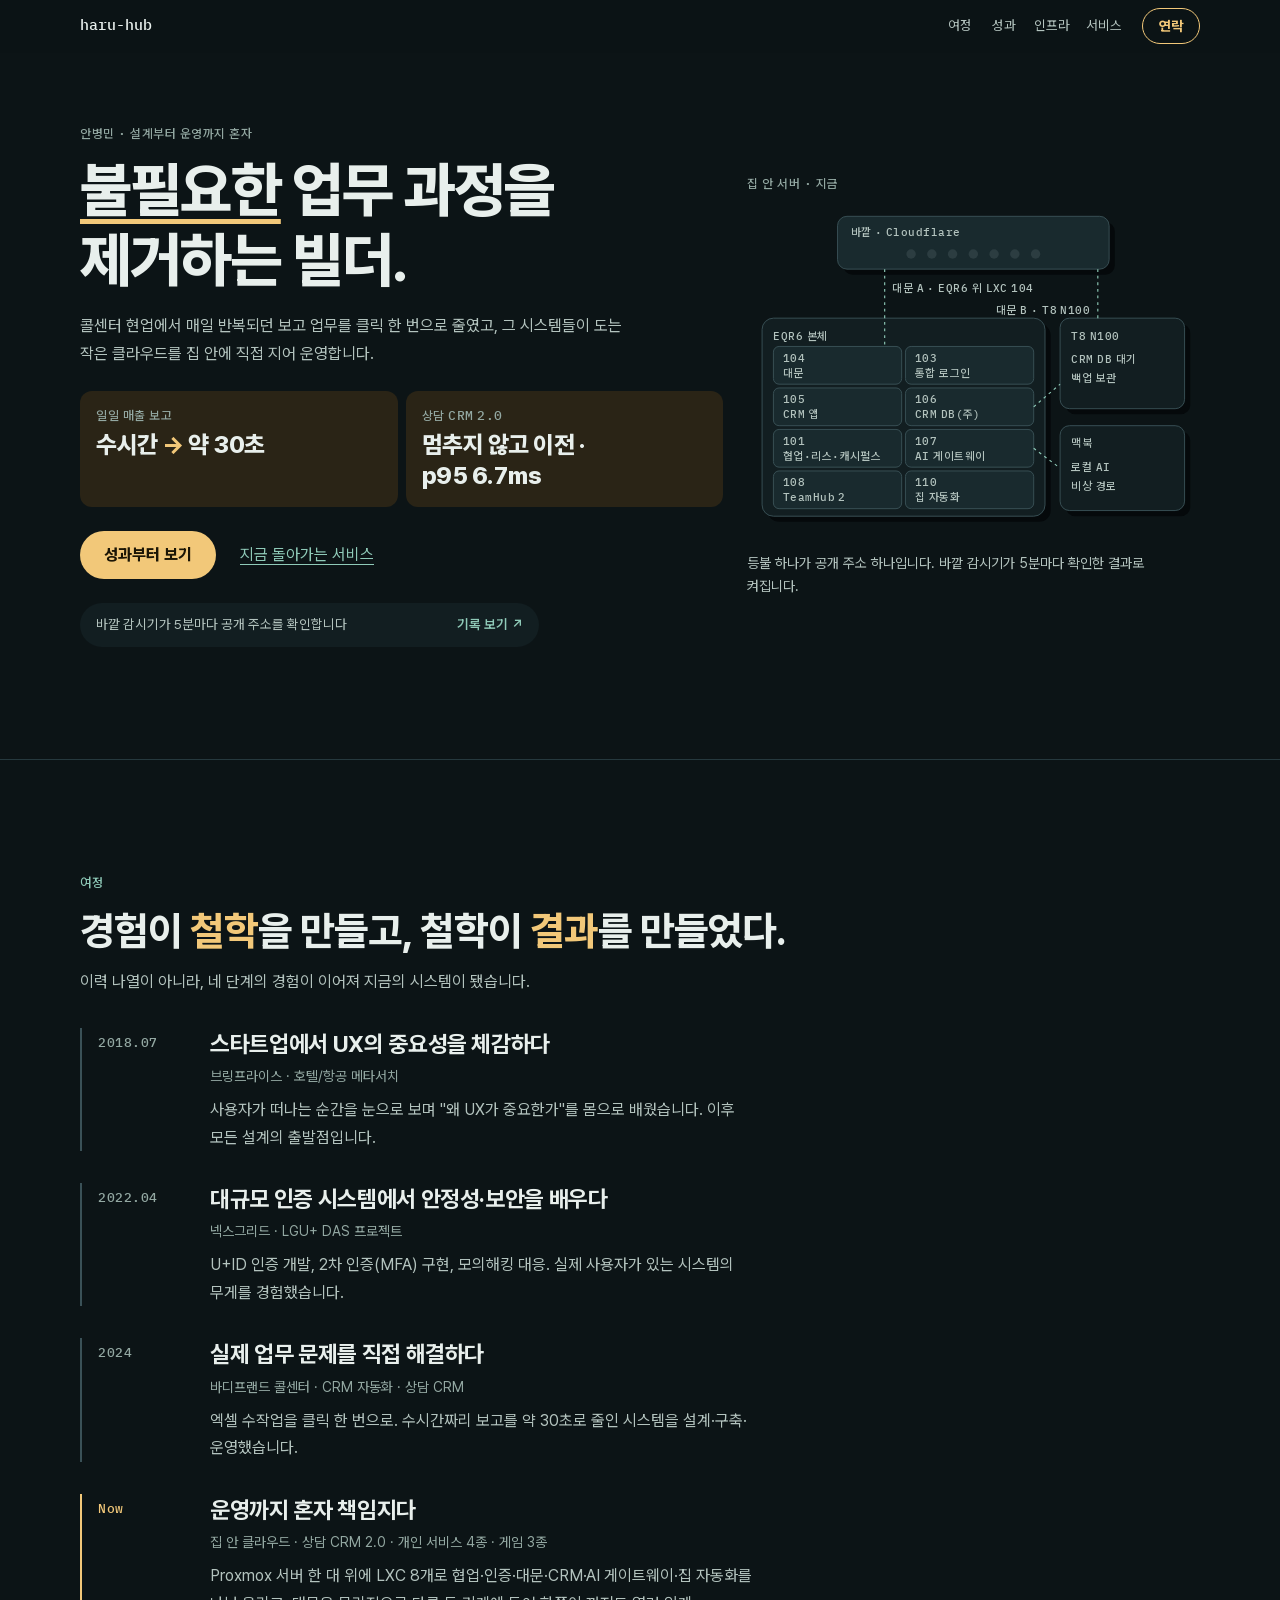
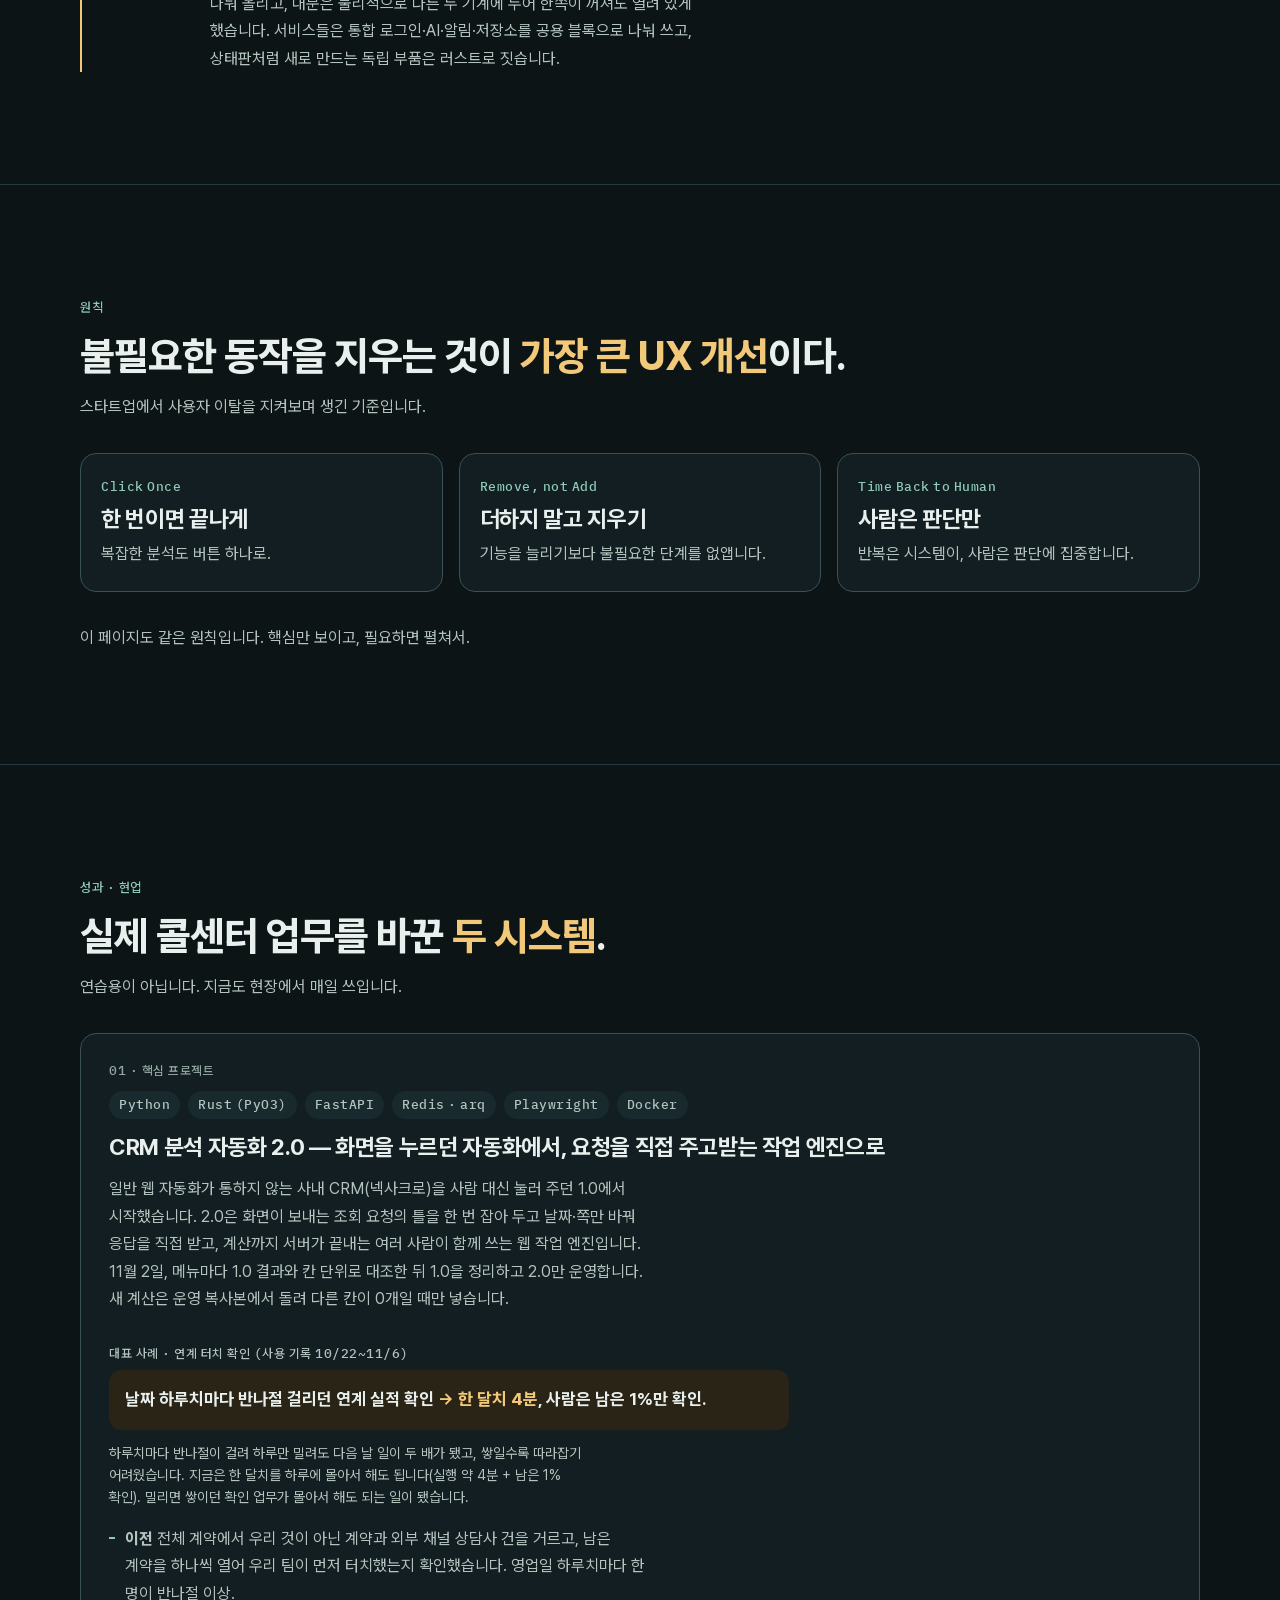
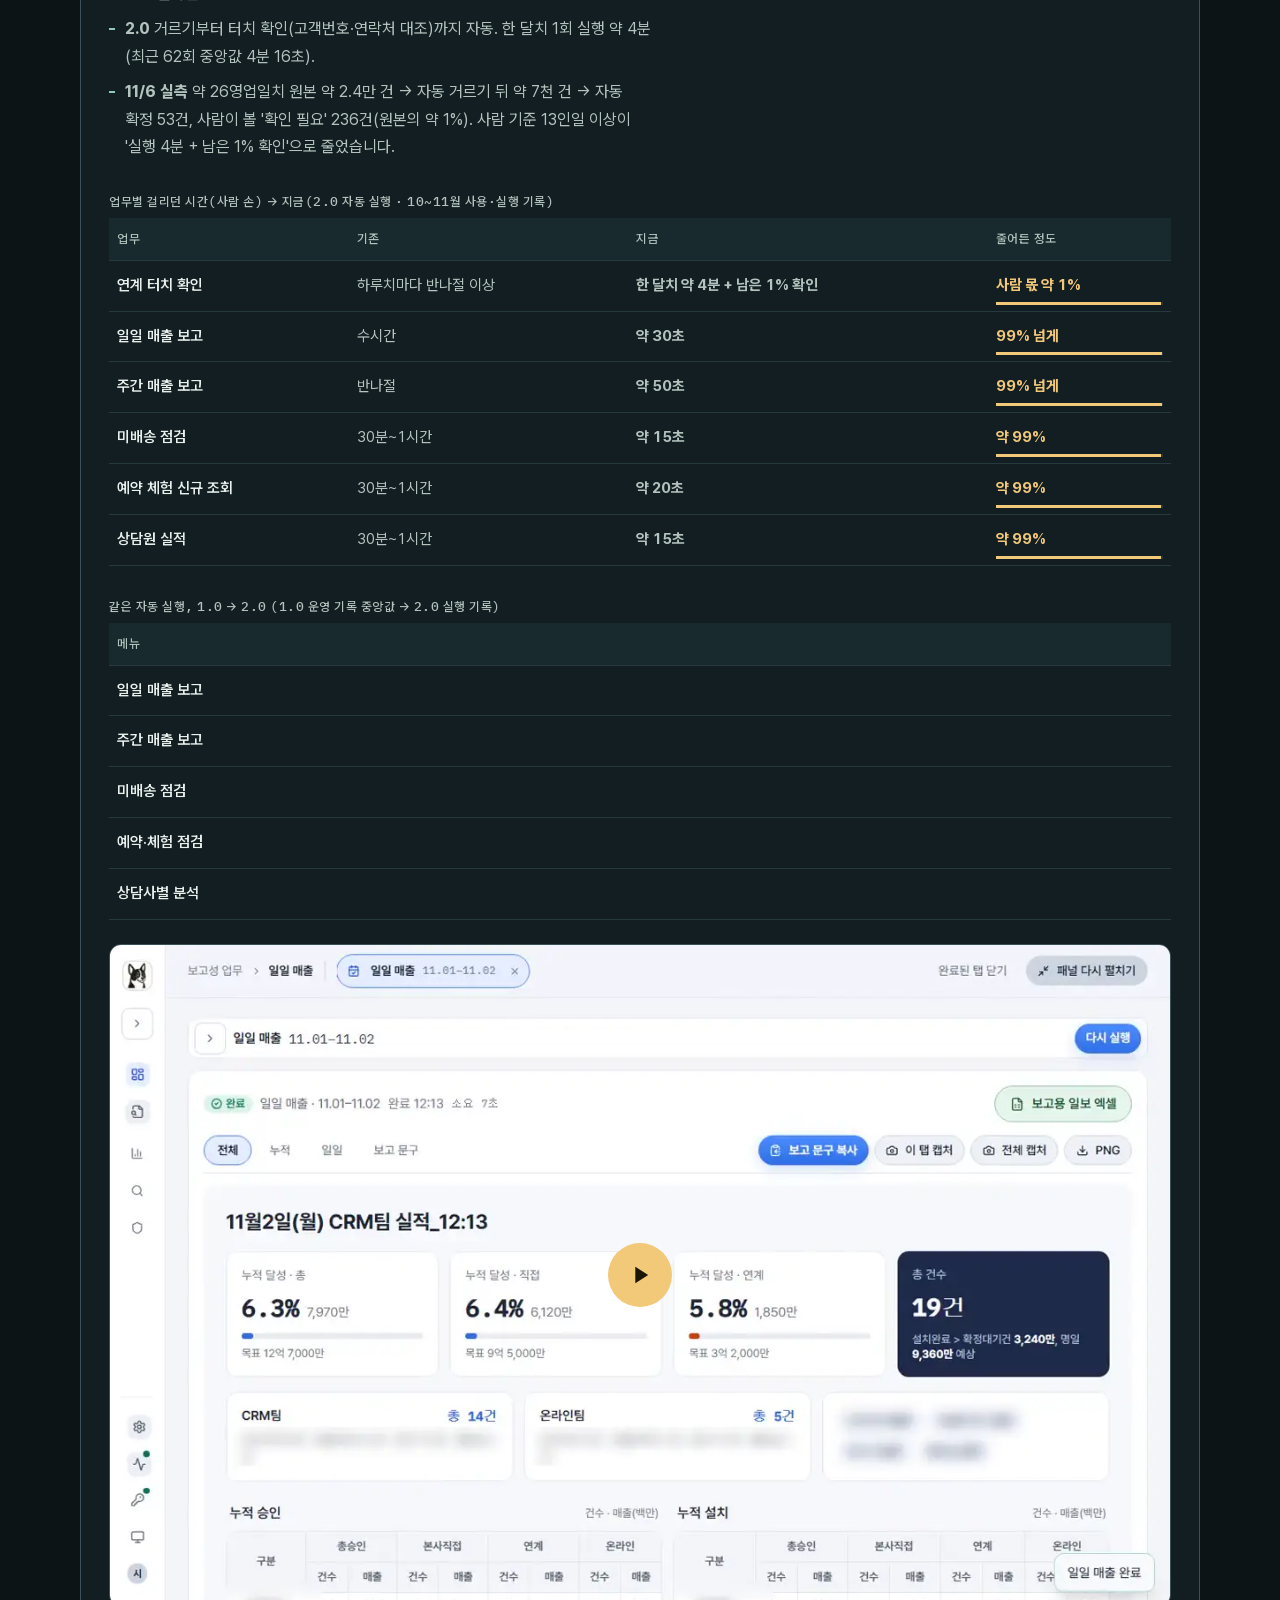
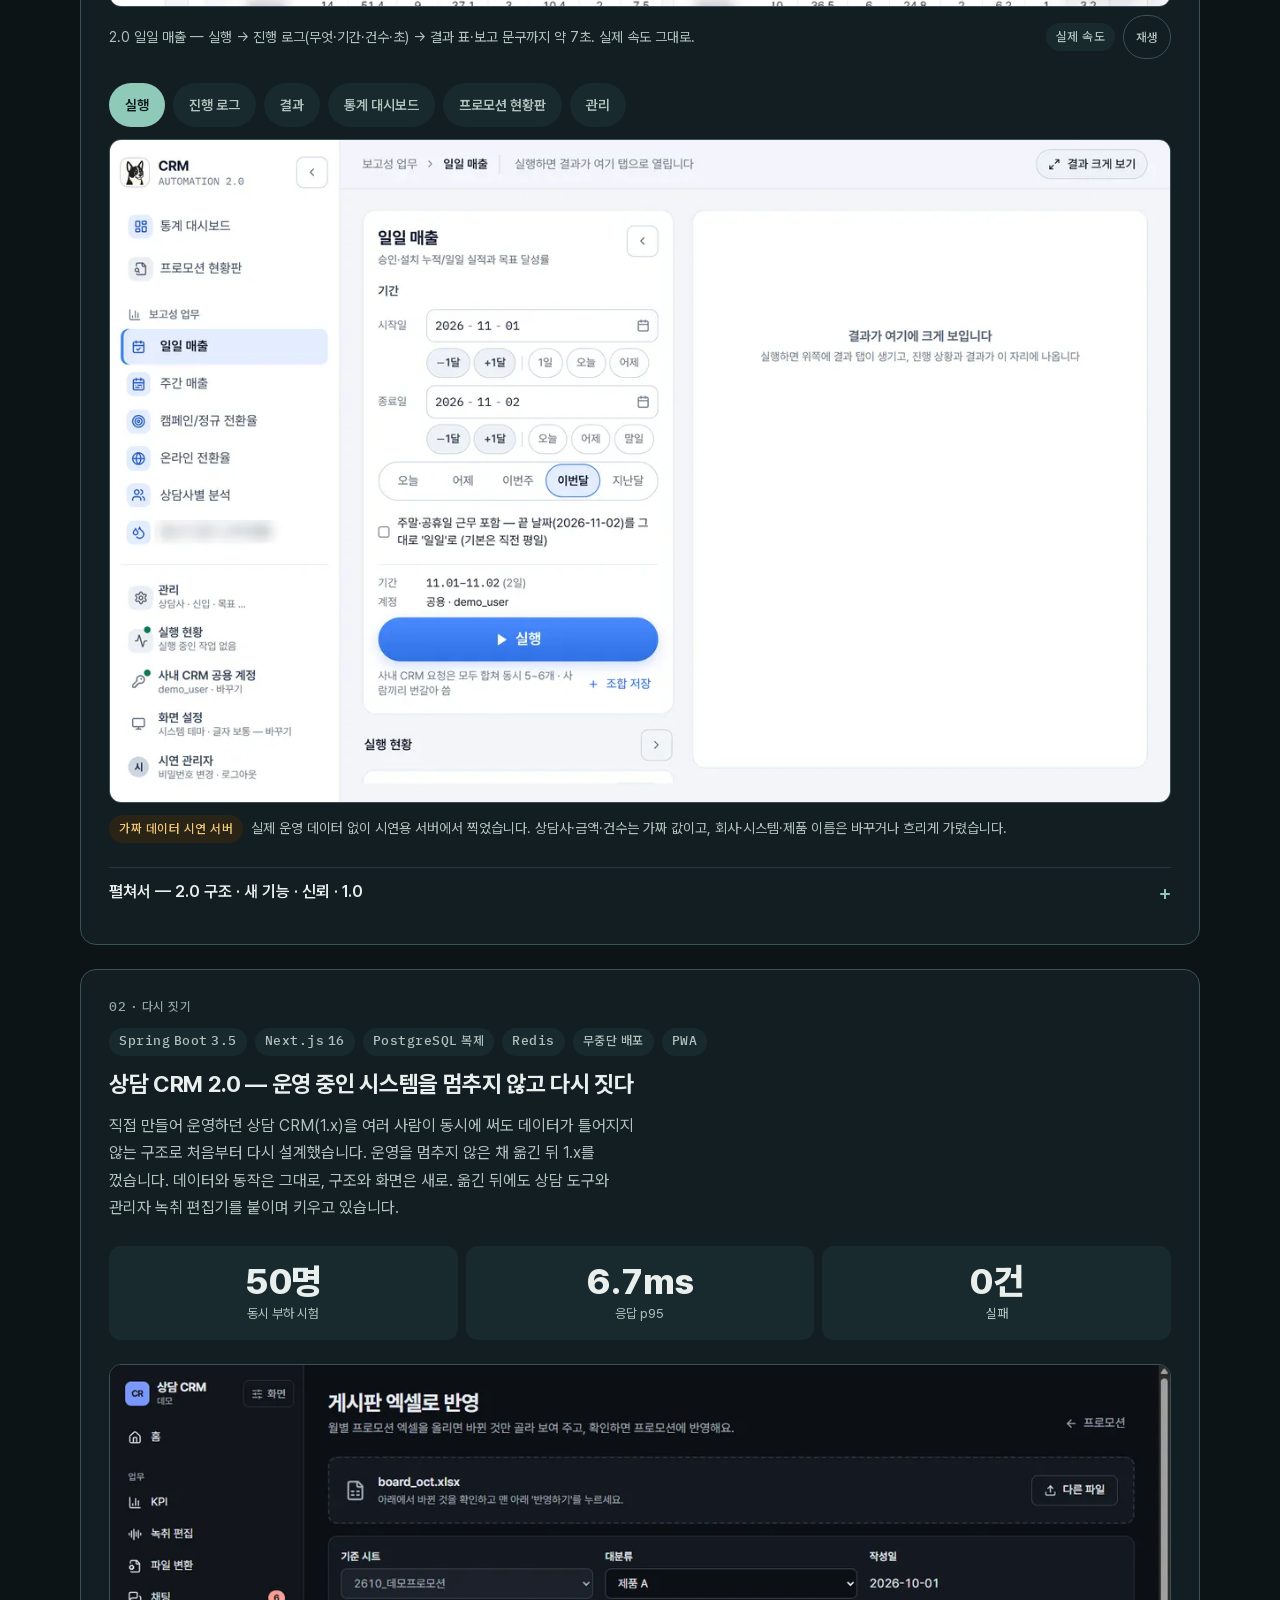
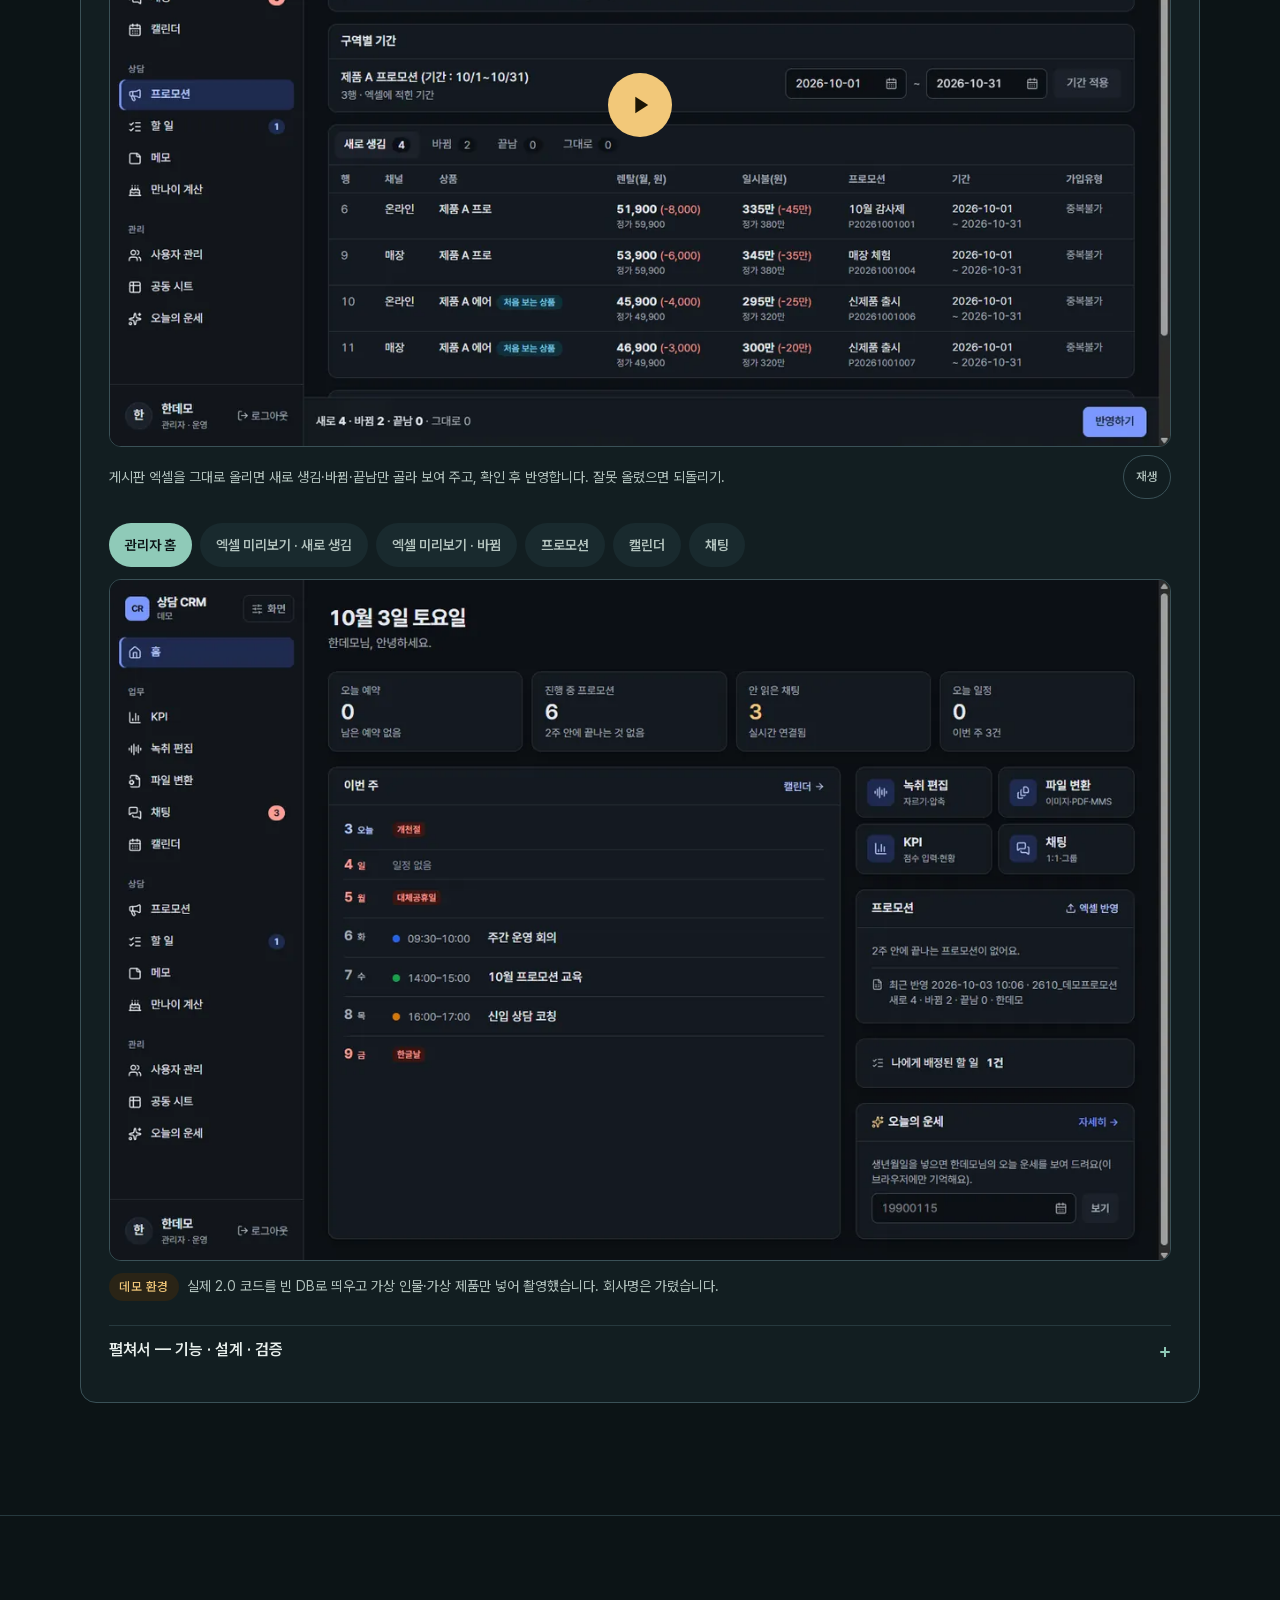
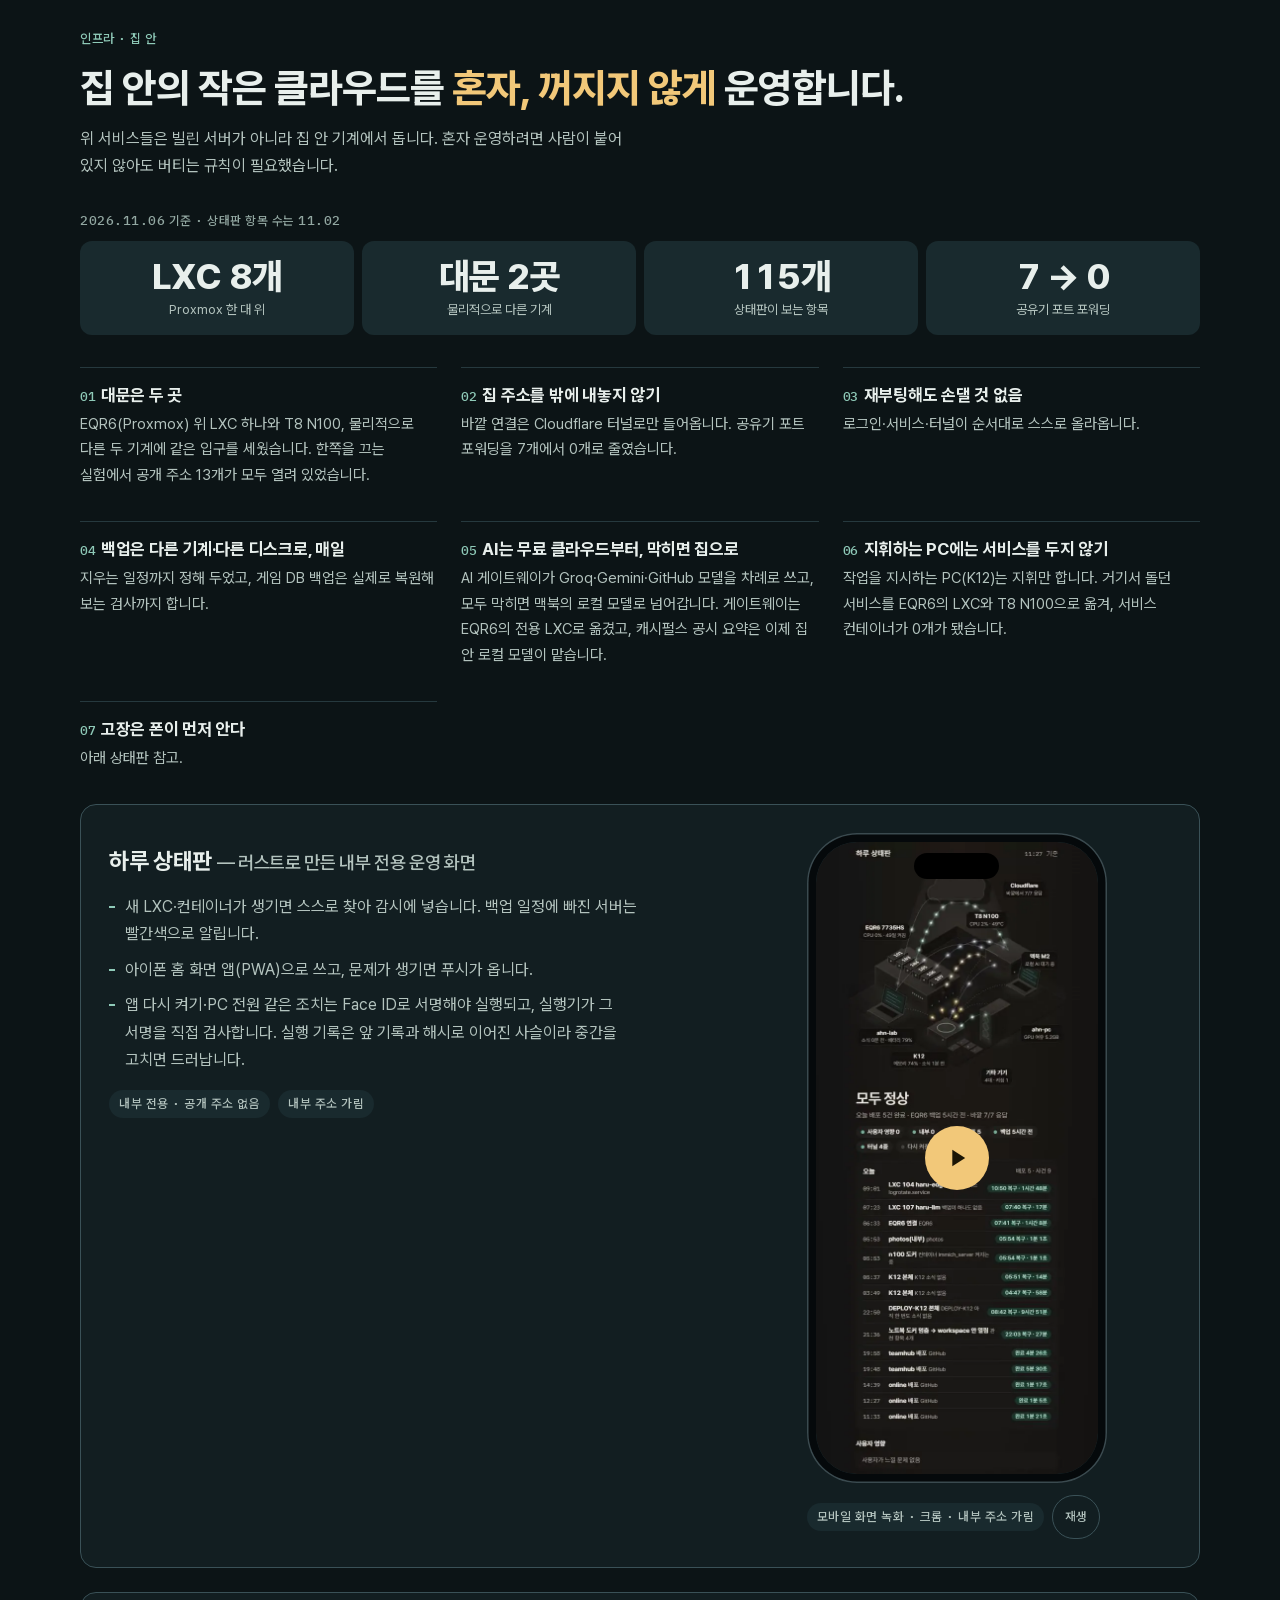
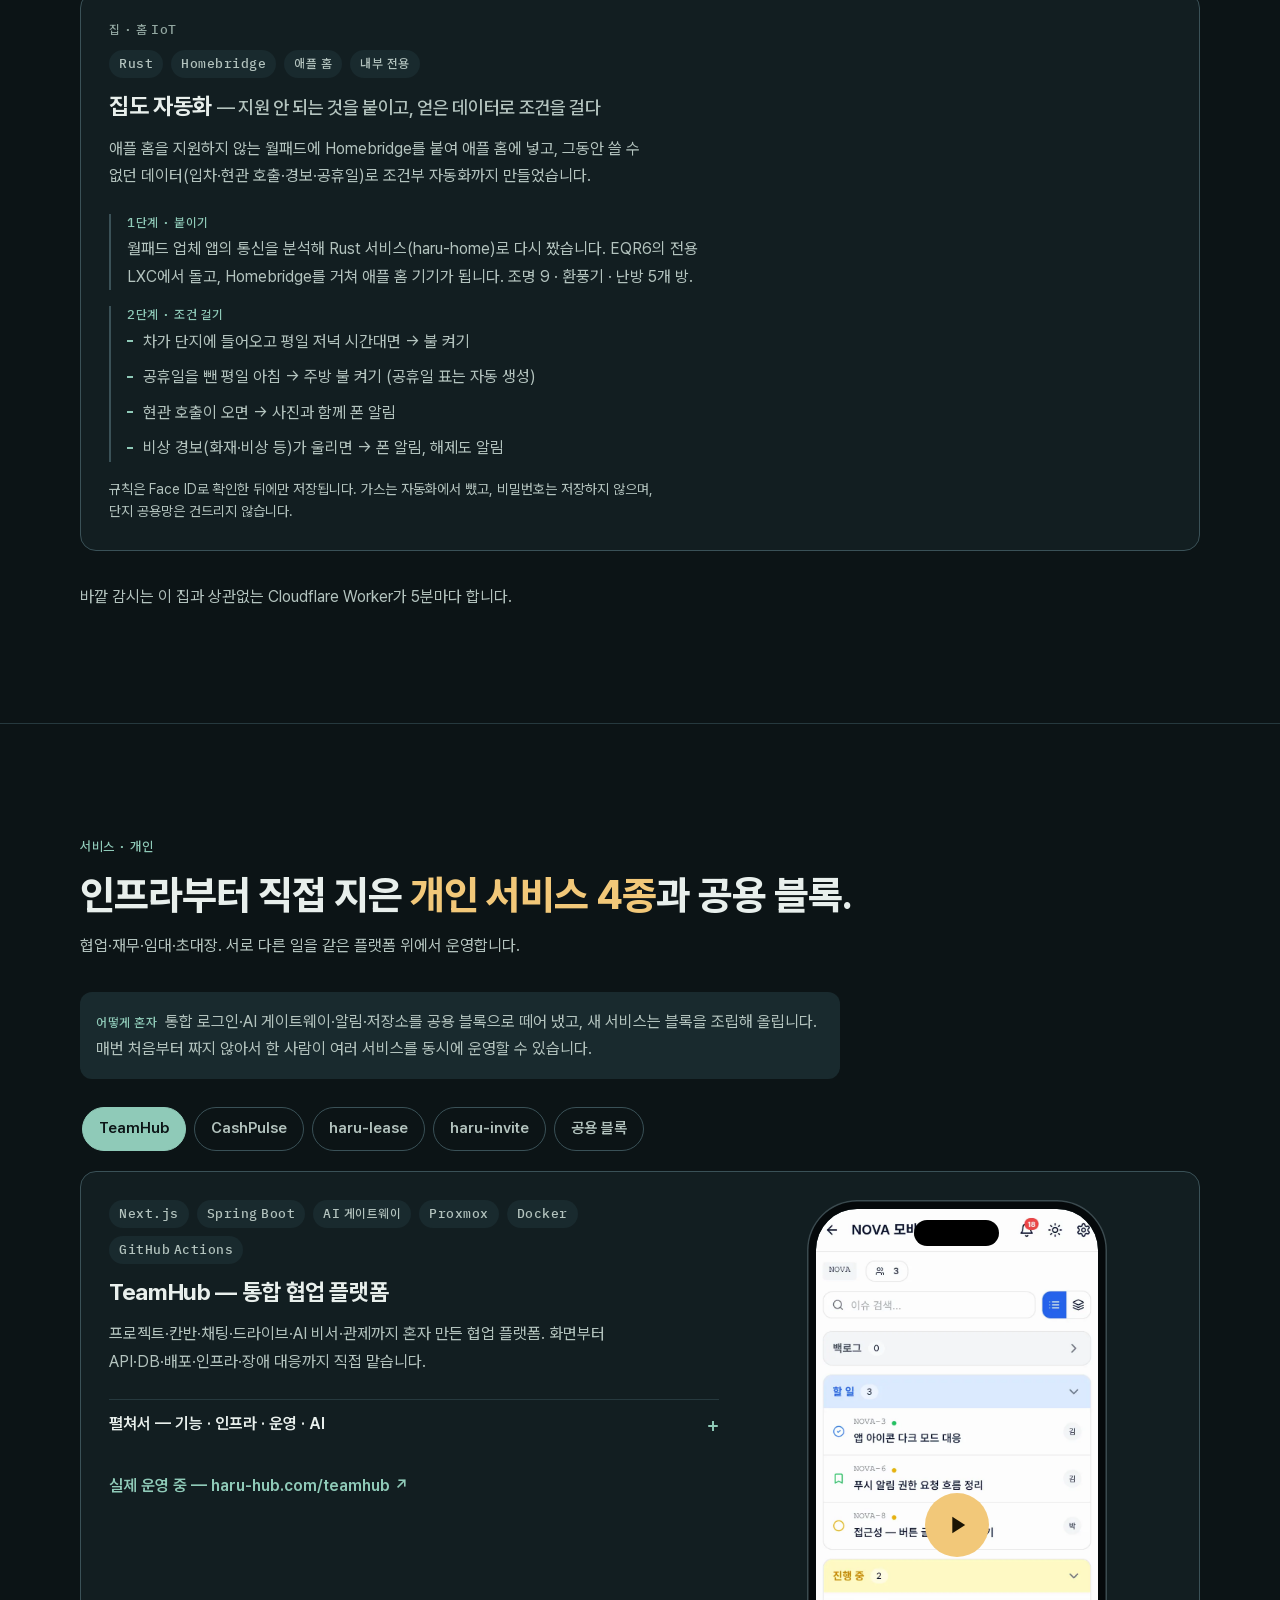
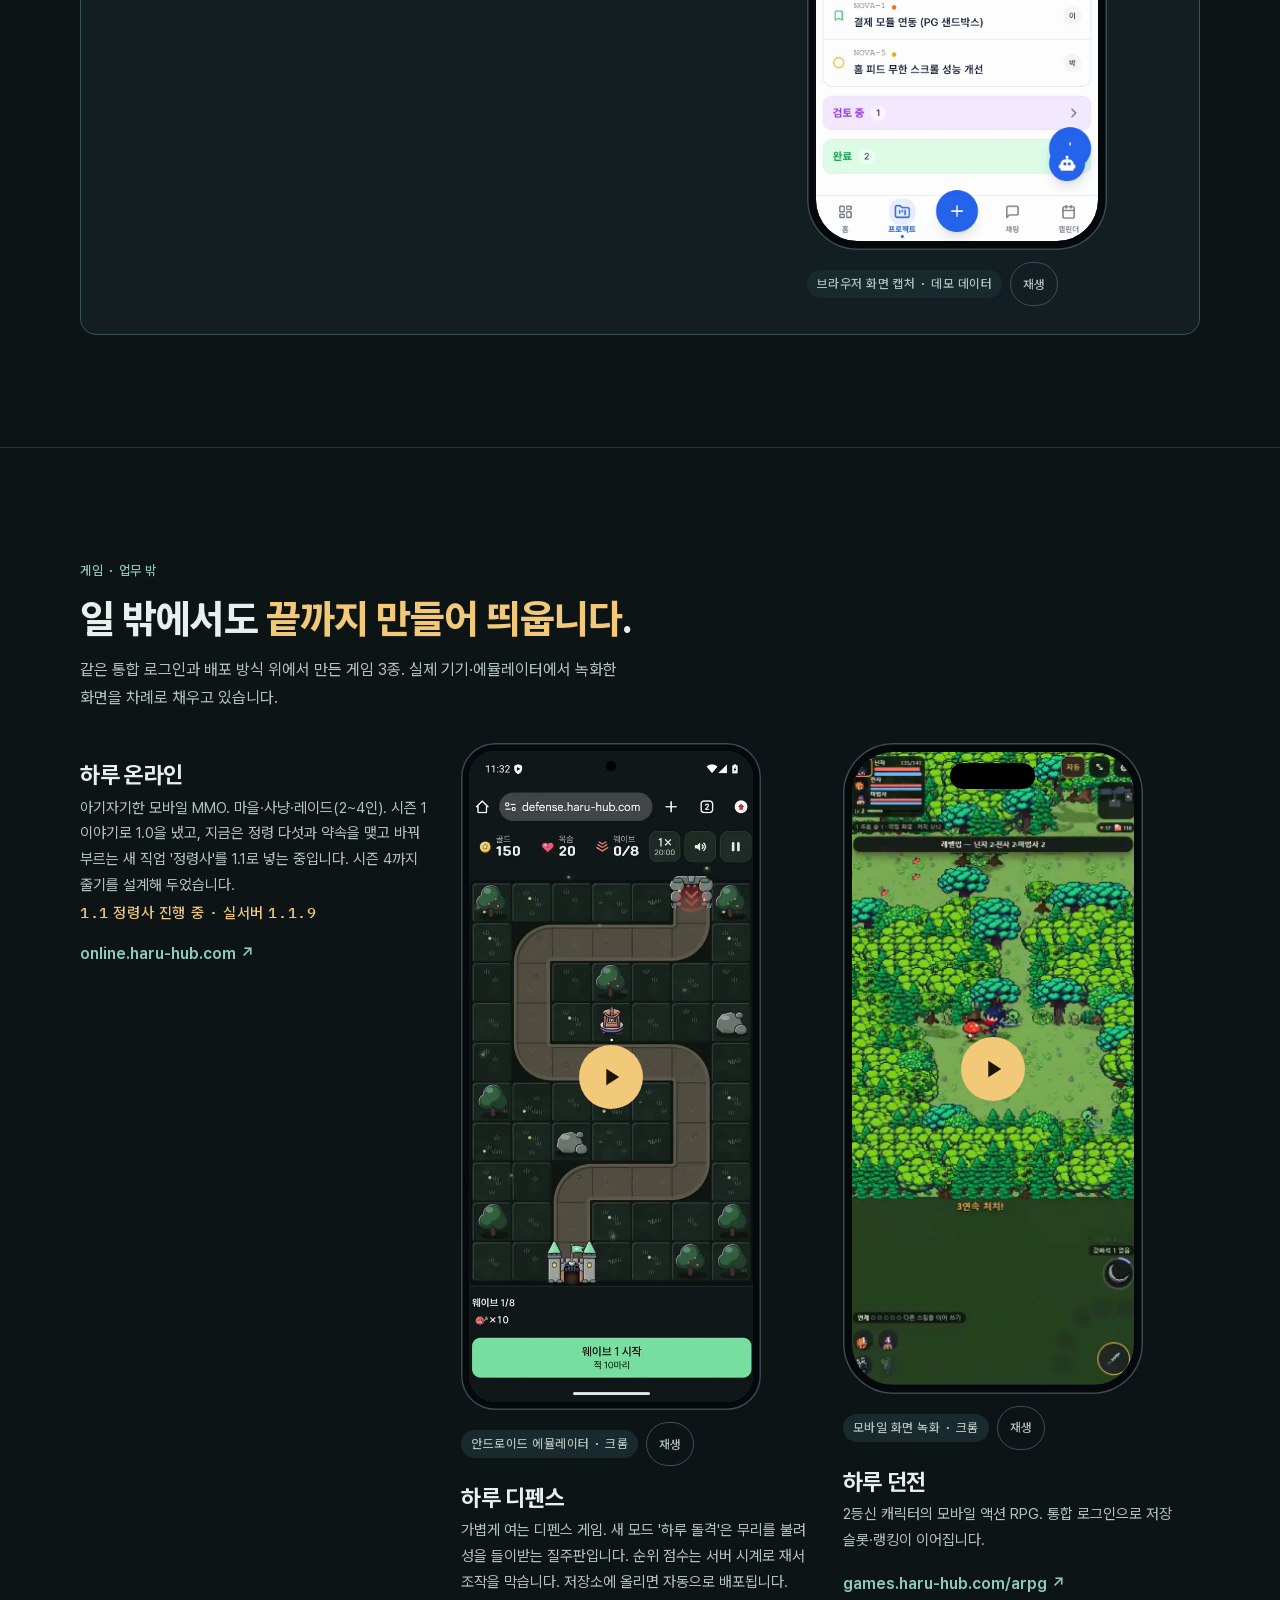
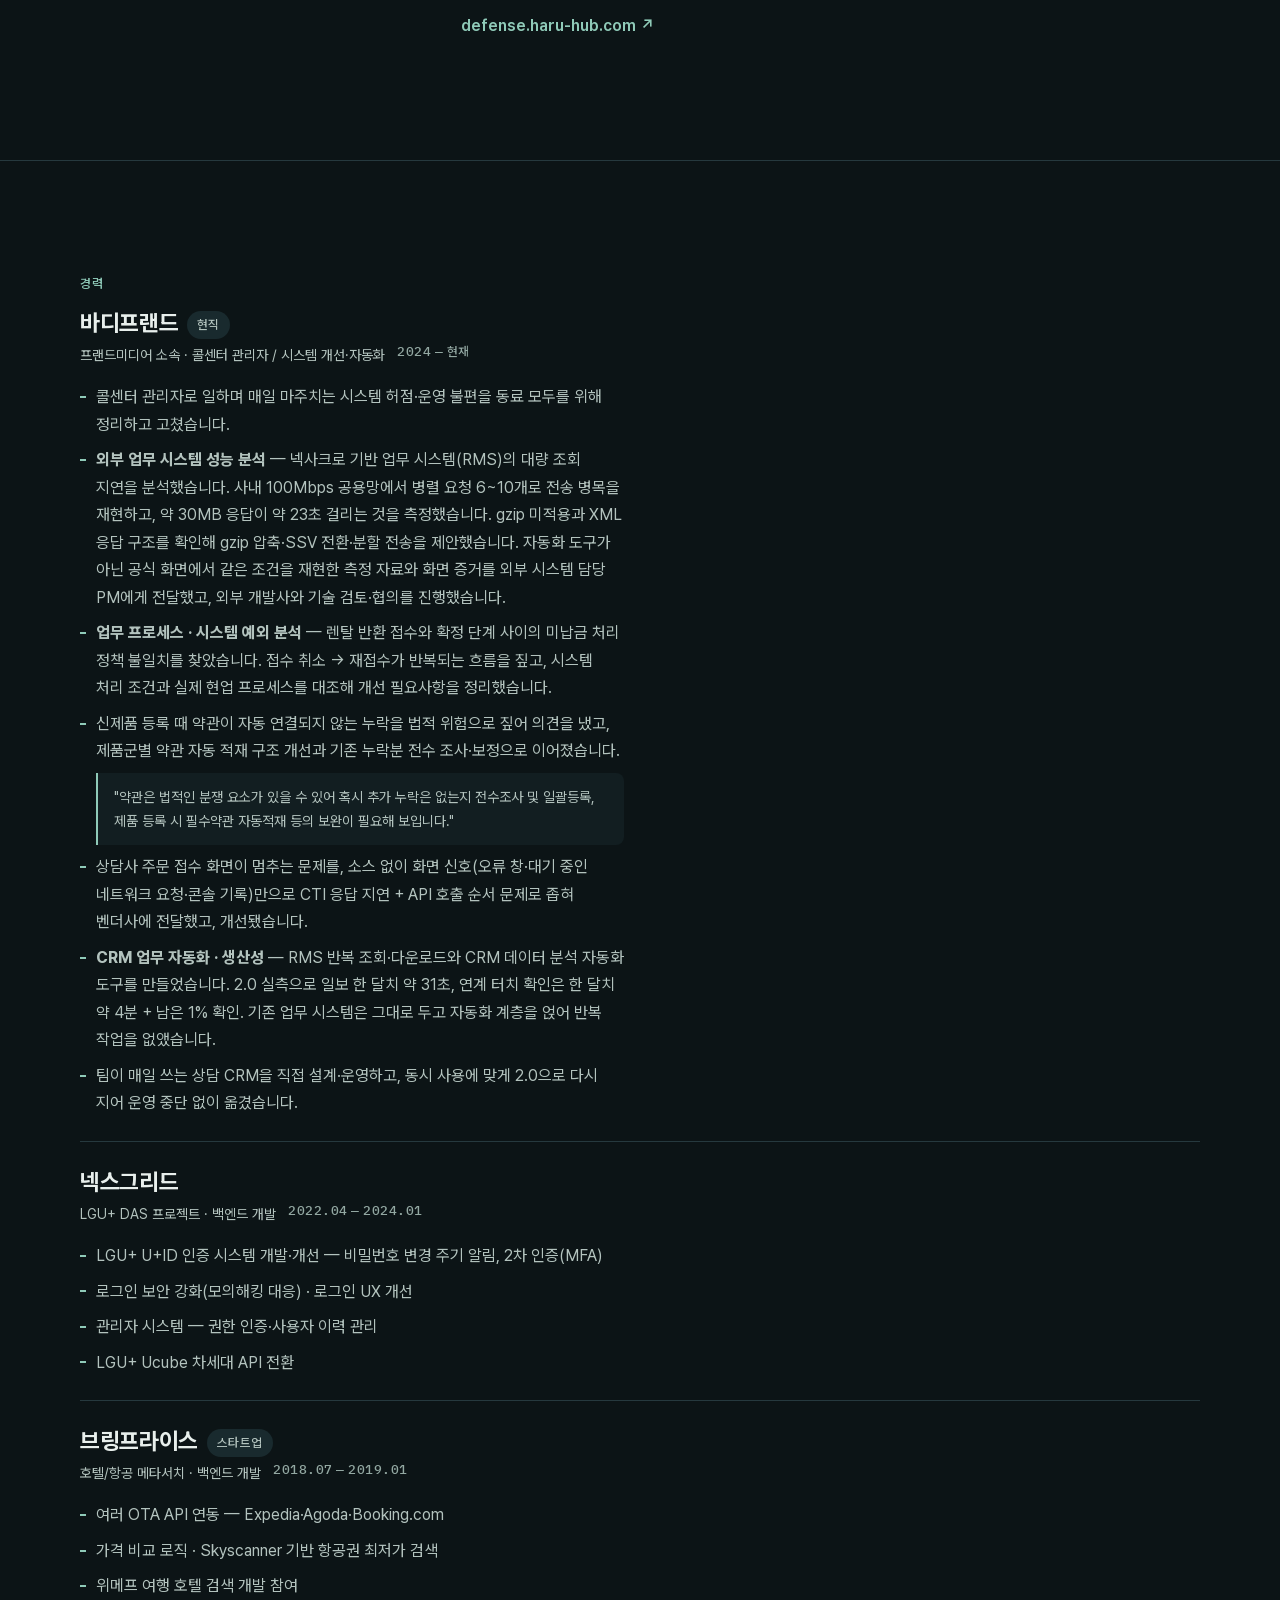
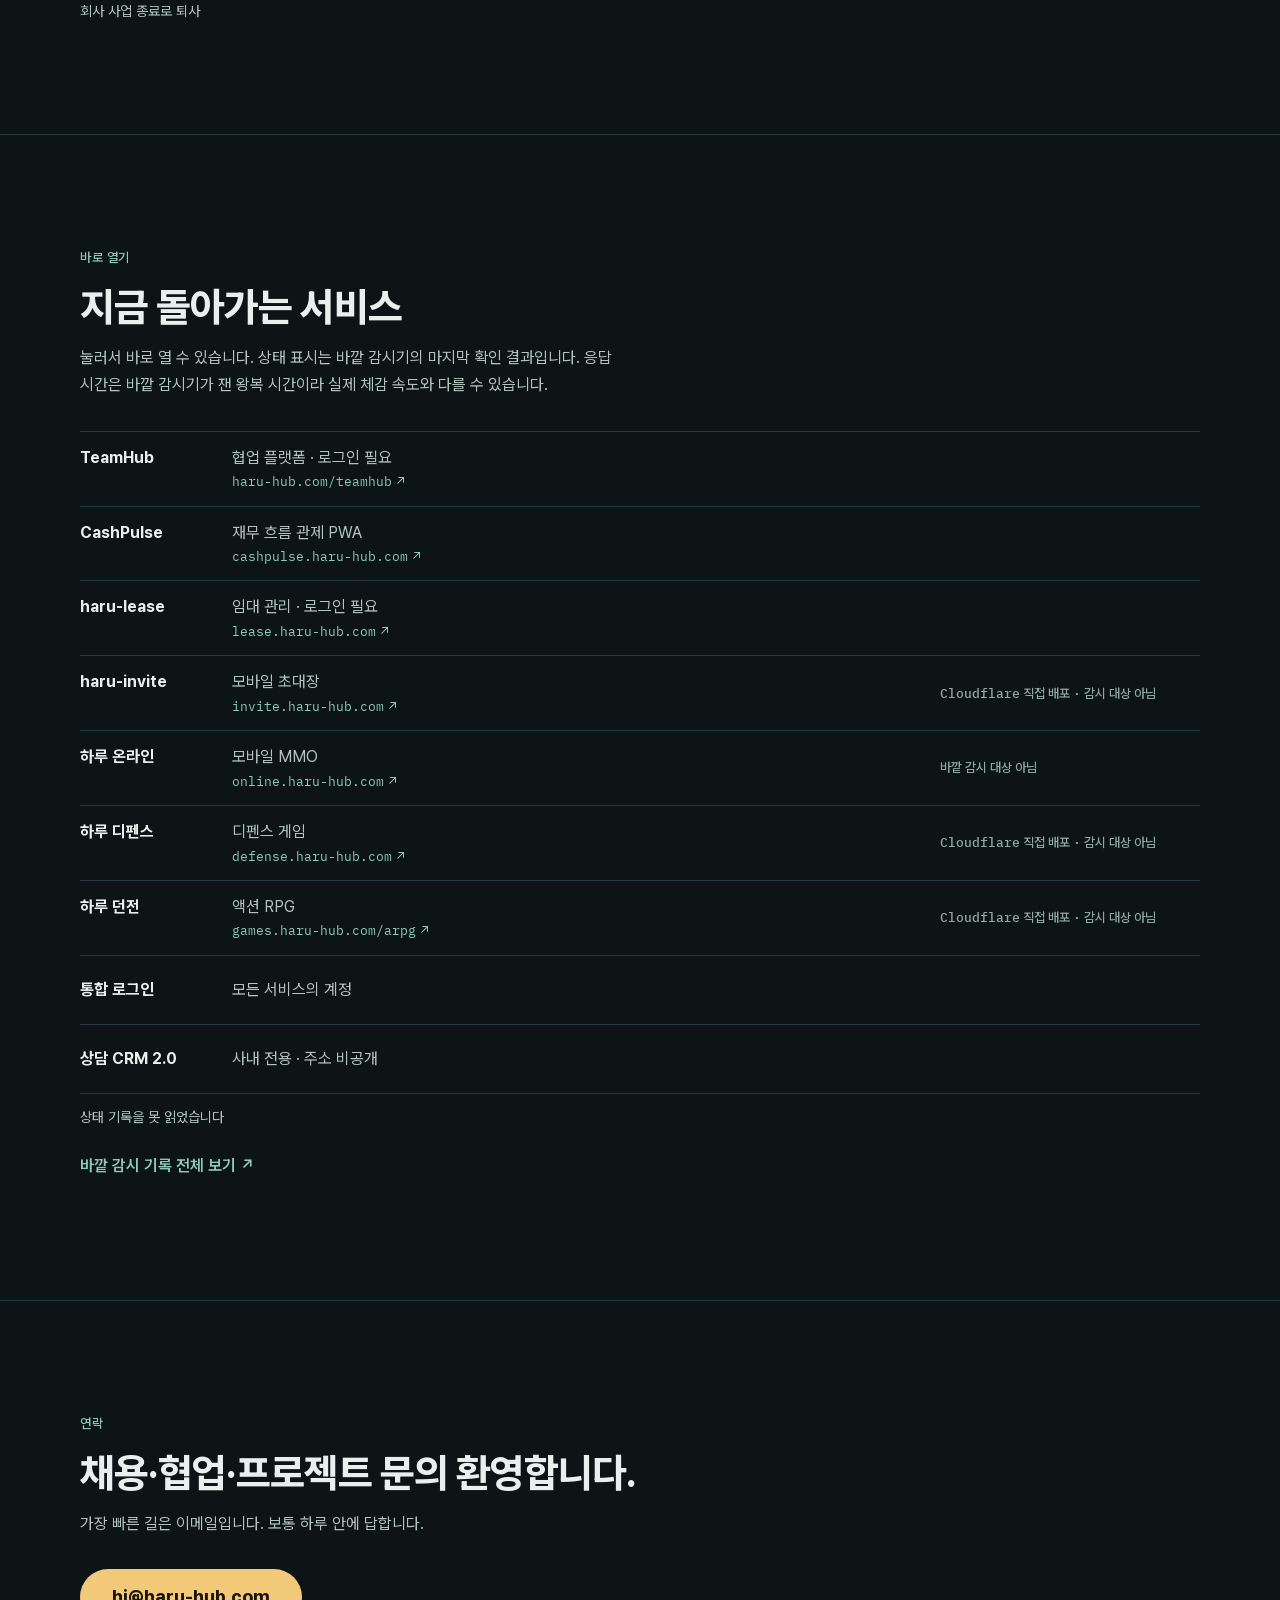
==== commit fc8ea81c: "copy: 여정 2024 보고 숫자를 2.0 실측(약 30초)으로 — 경력·첫 화면과 맞춤 Co-Authored-By: Claude Opus 5.5 <noreply@anthropi" ====
--- a/index.html
+++ b/index.html
@@ -144,7 +144,7 @@
         <p class="when">2024</p>
         <div><h3>실제 업무 문제를 직접 해결하다</h3>
         <p class="where">바디프랜드 콜센터 · CRM 자동화 · 상담 CRM</p>
-        <p>엑셀 수작업을 클릭 한 번으로. 수시간짜리 보고를 약 2분으로 줄인 시스템을 설계·구축·운영했습니다.</p></div>
+        <p>엑셀 수작업을 클릭 한 번으로. 수시간짜리 보고를 약 30초로 줄인 시스템을 설계·구축·운영했습니다.</p></div>
       </li>
       <li class="now">
         <p class="when">Now</p>
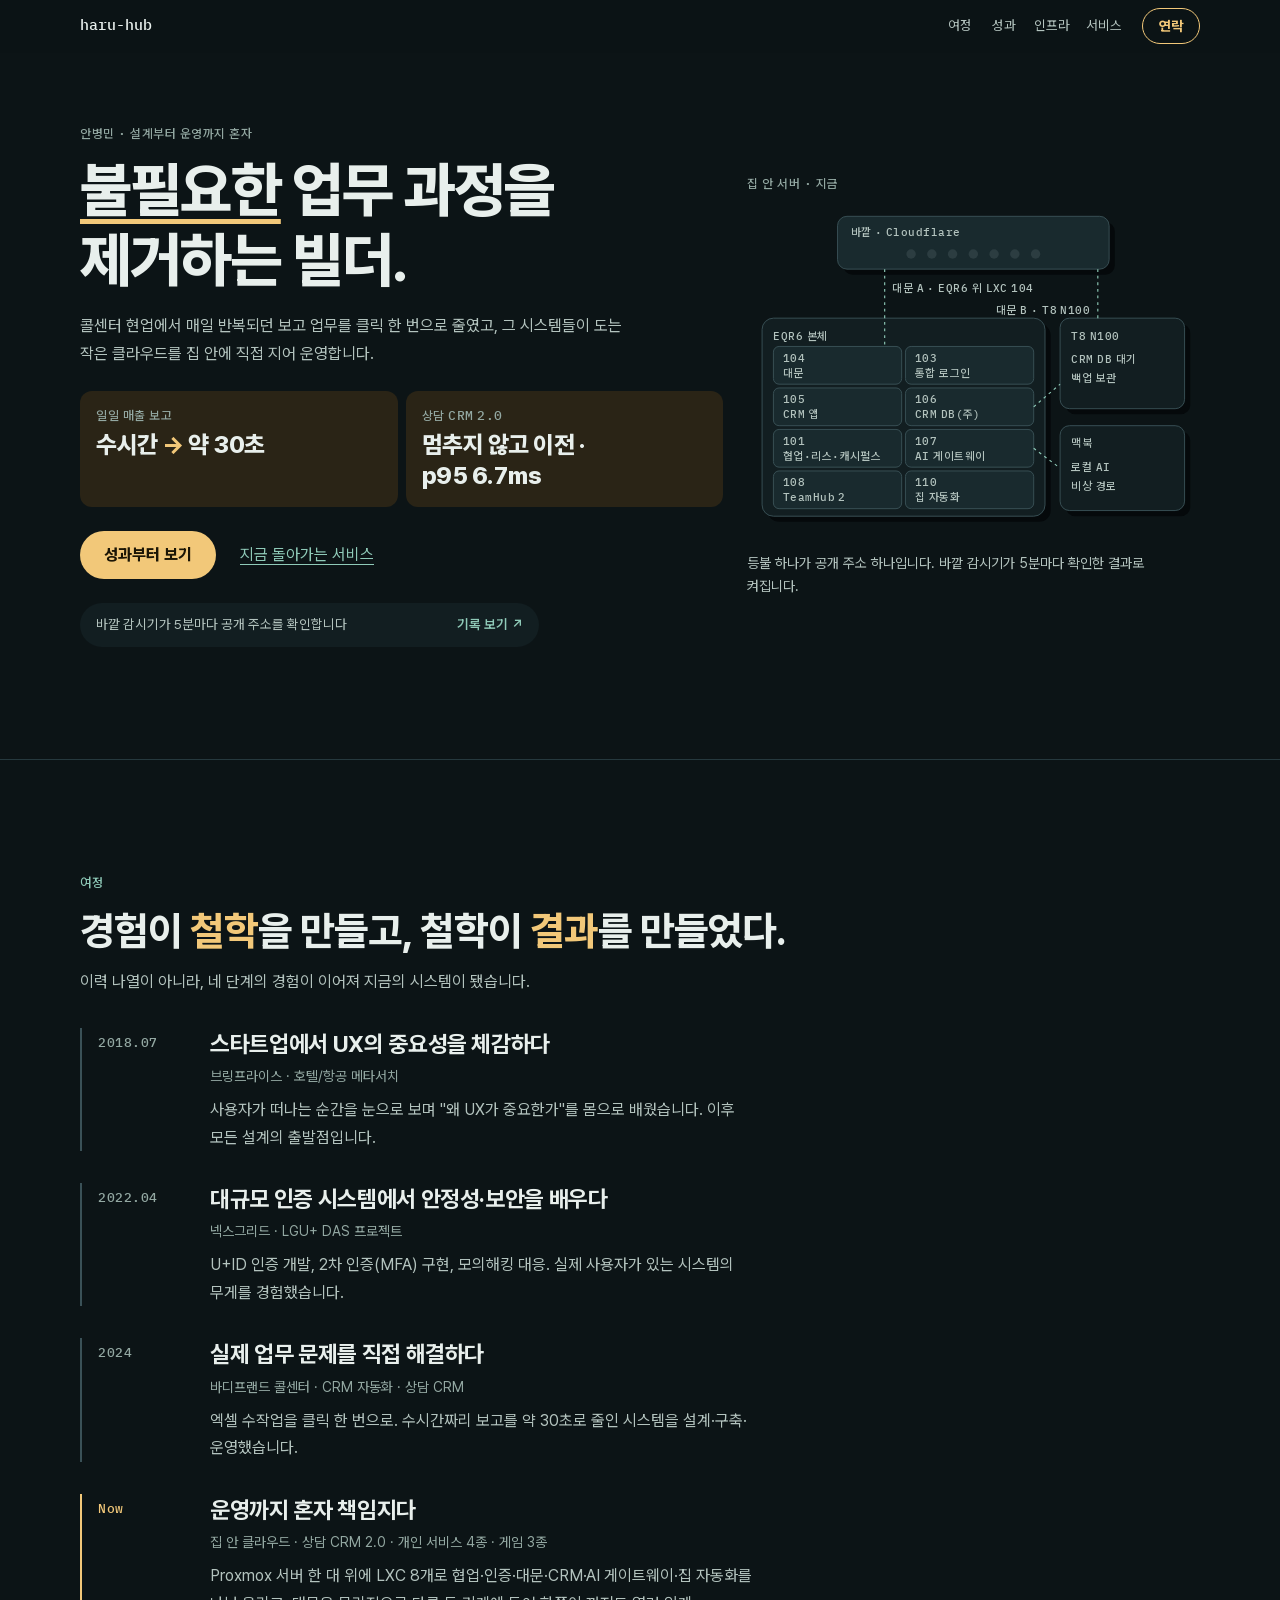
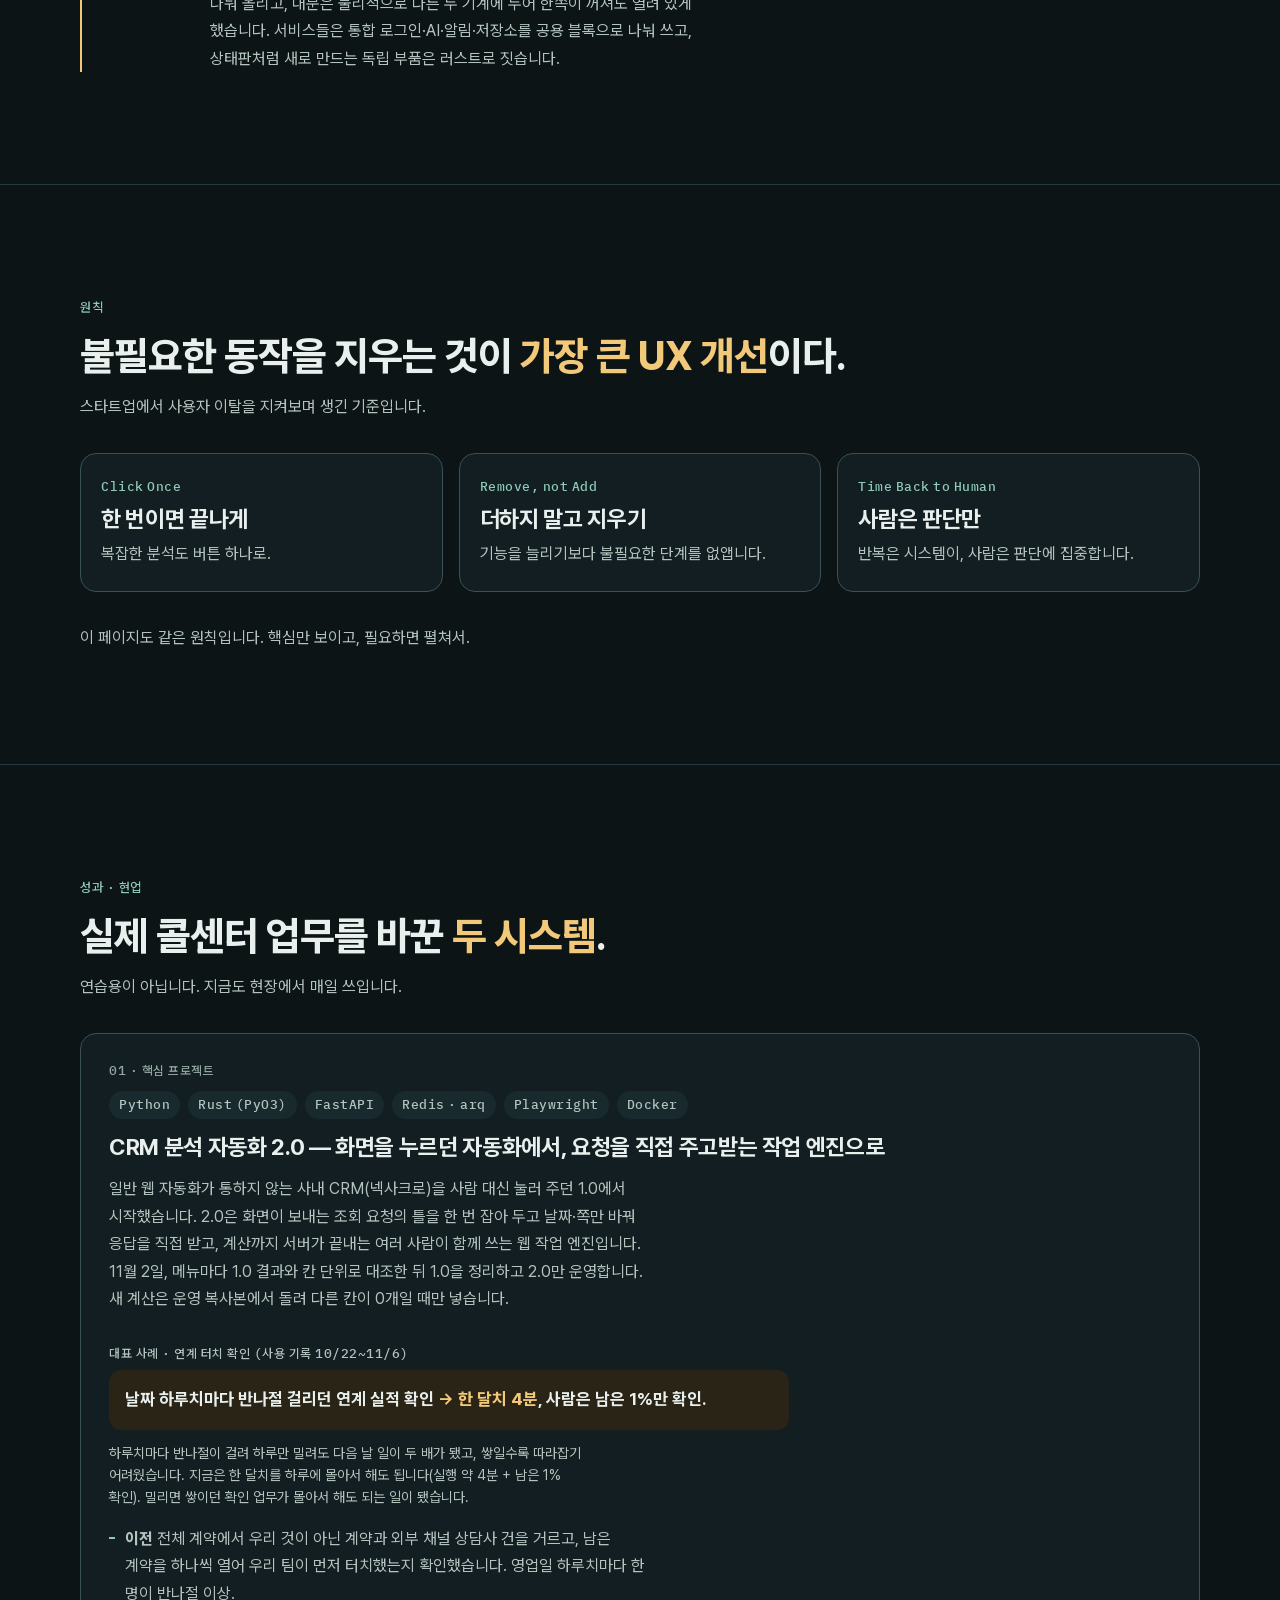
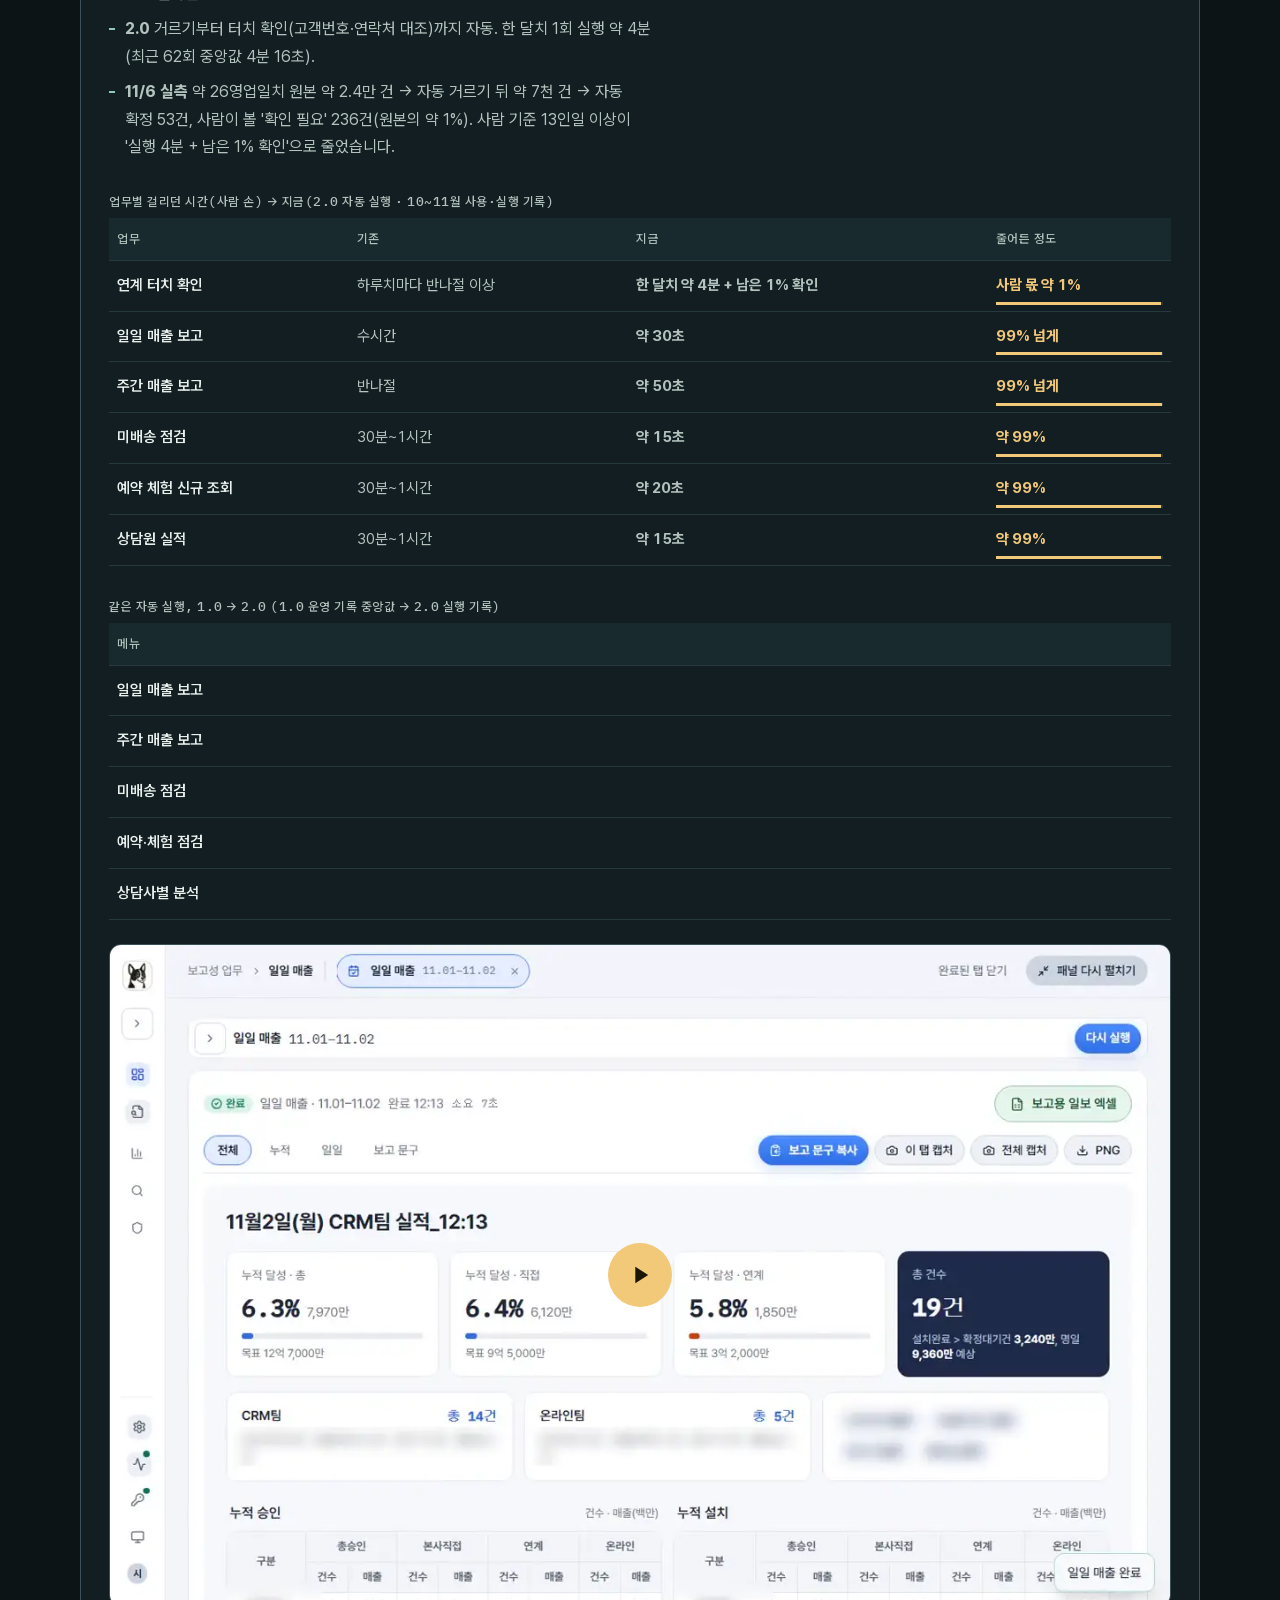
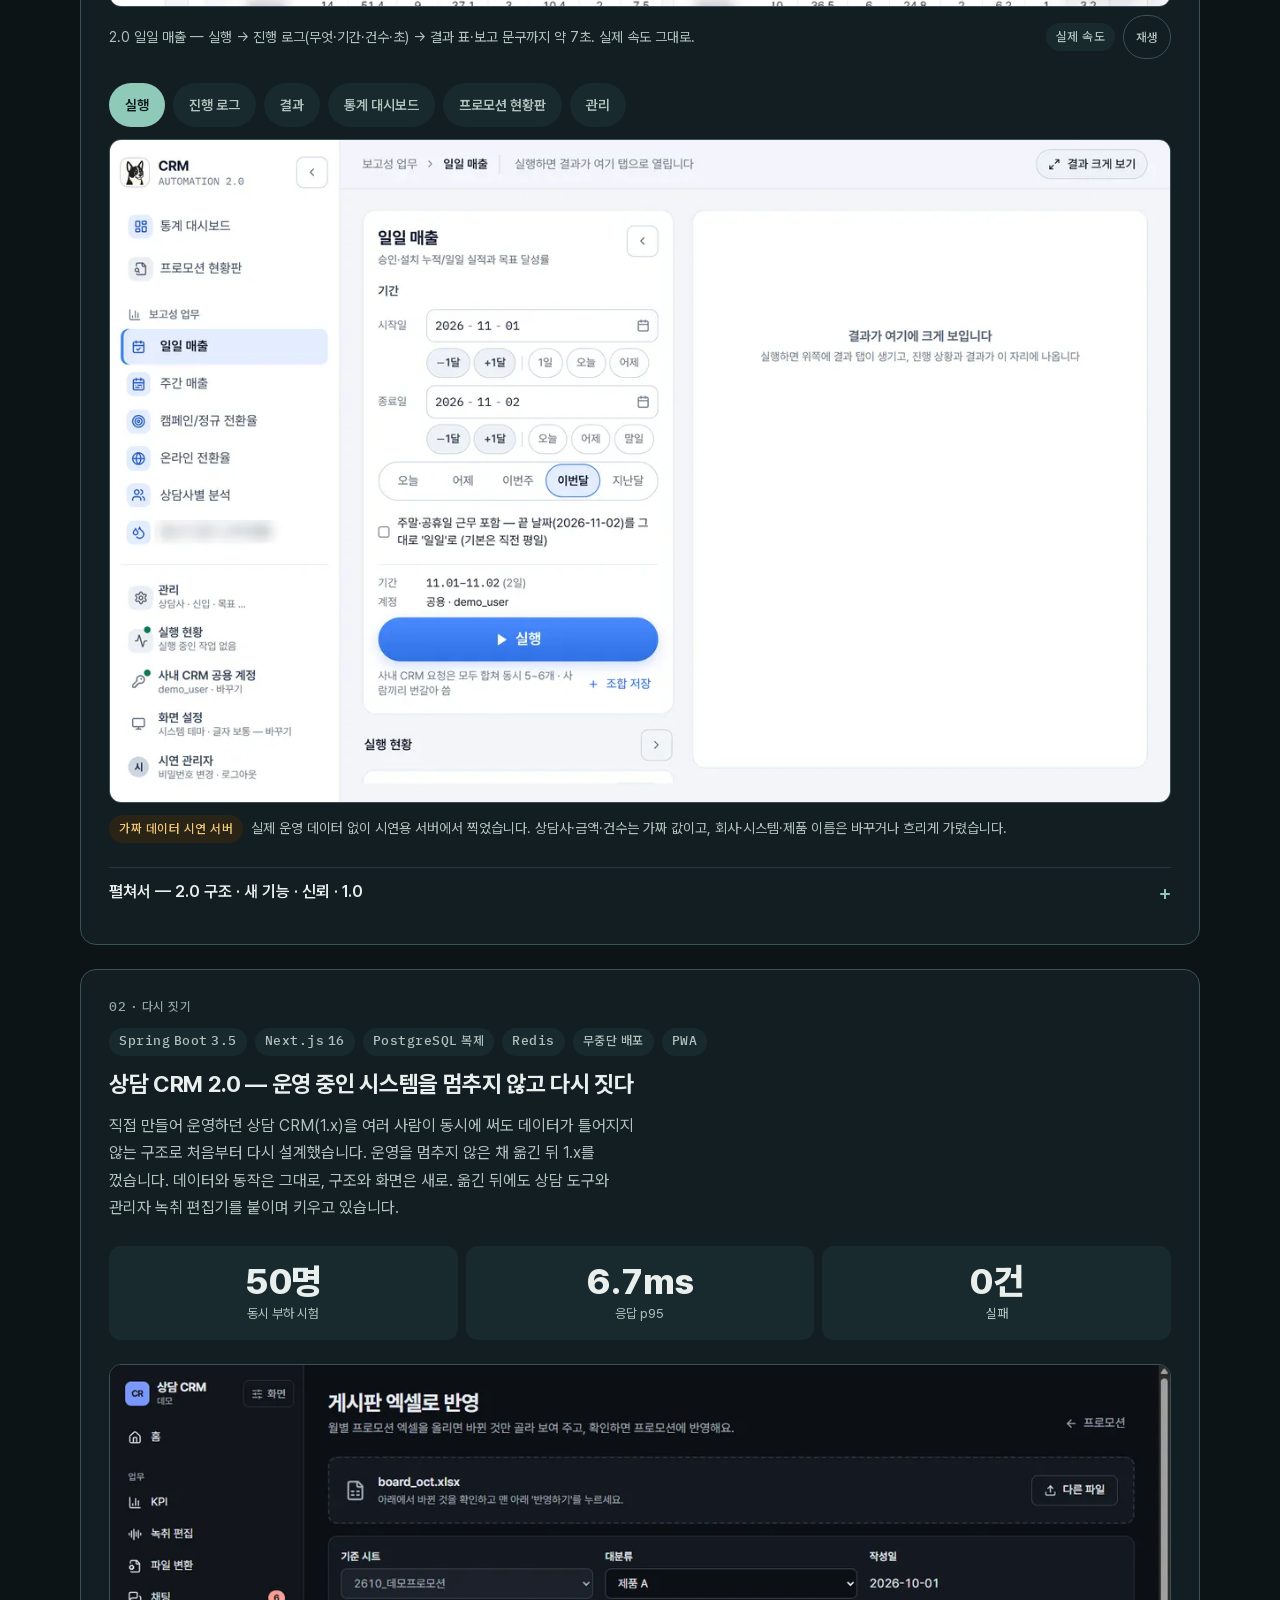
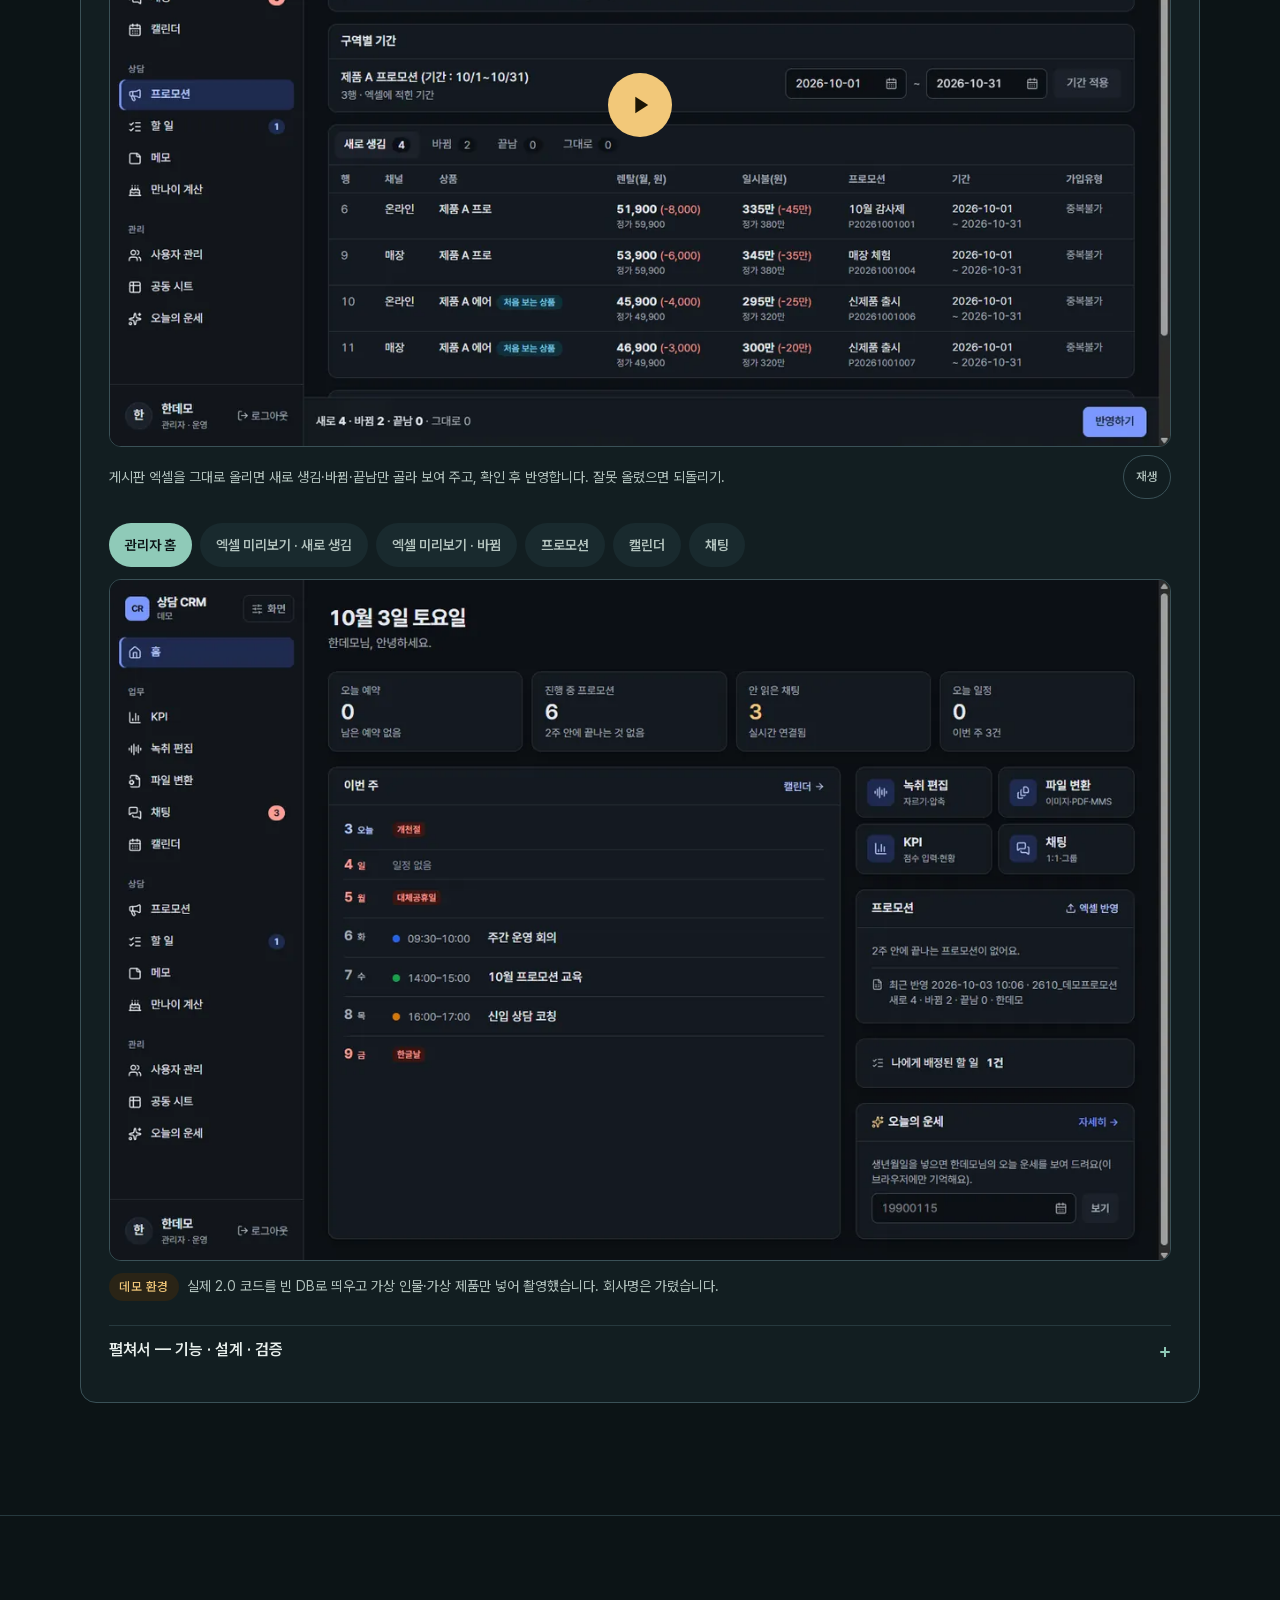
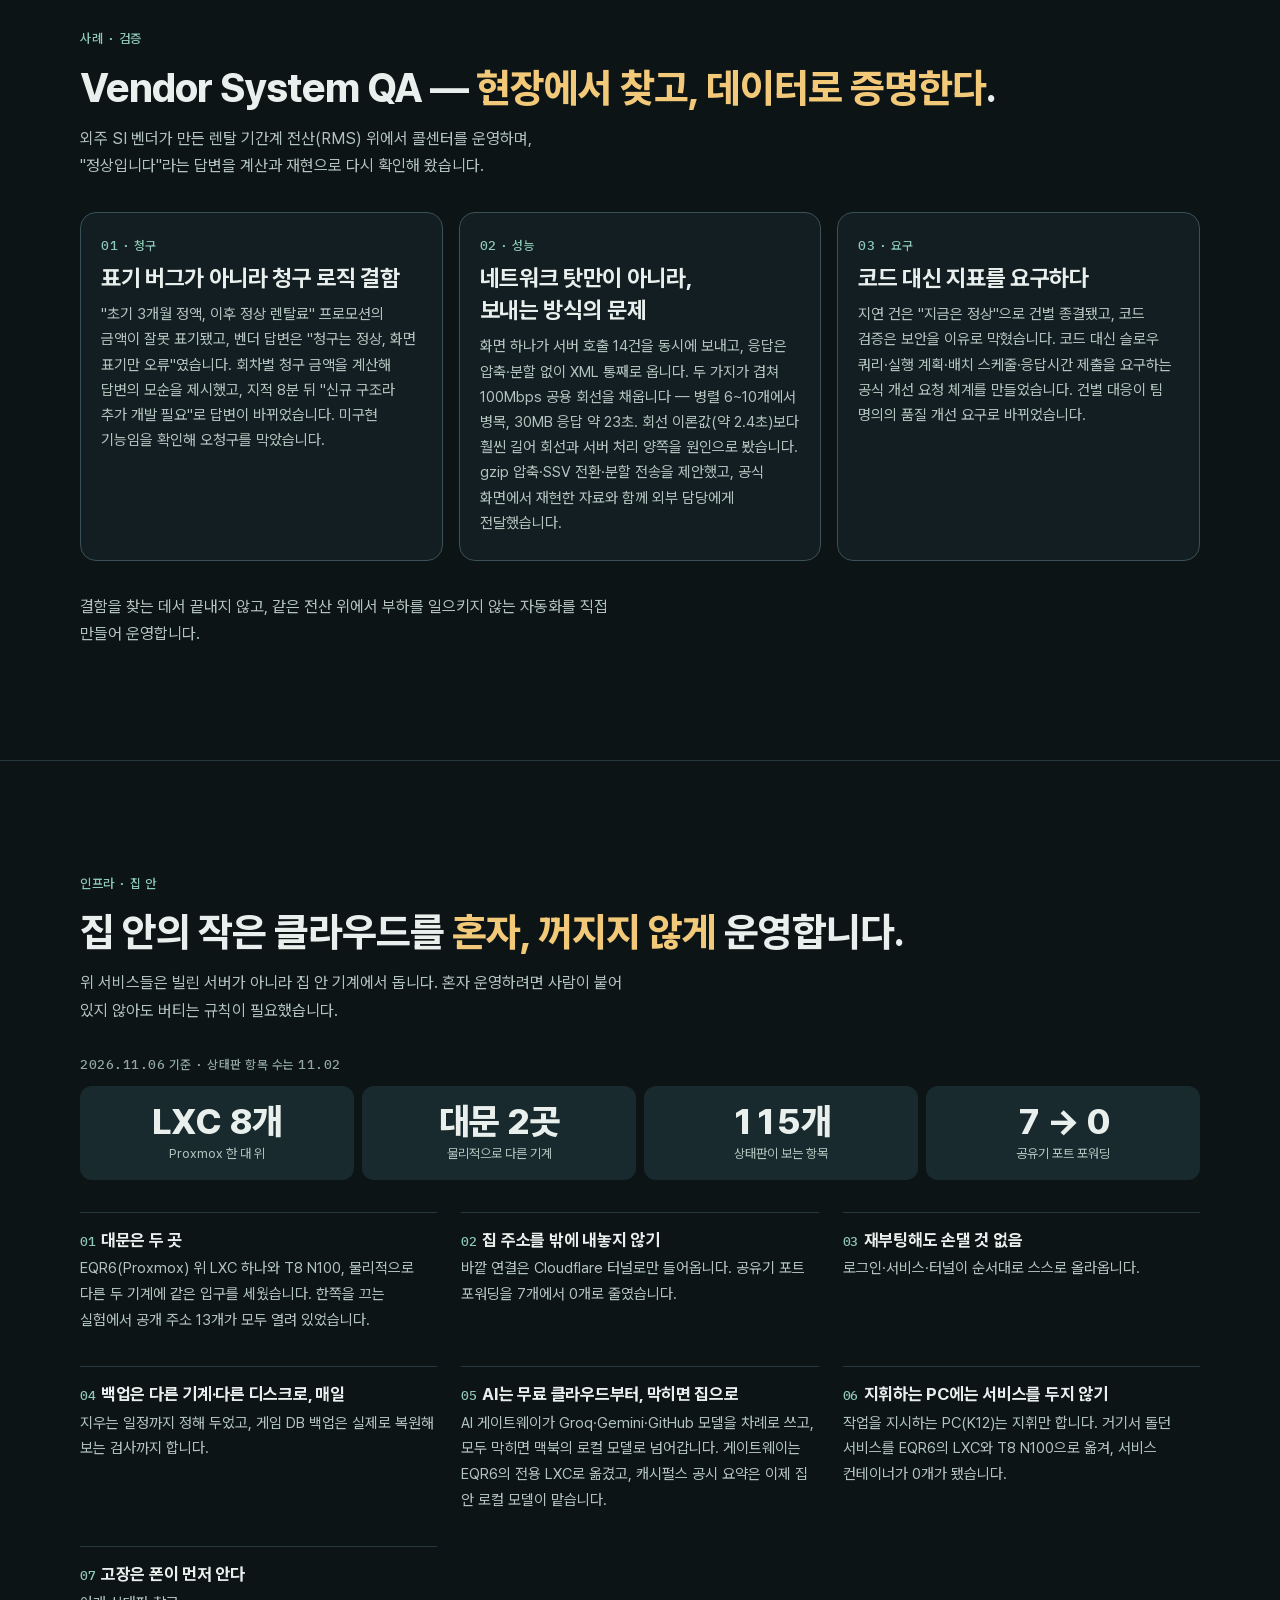
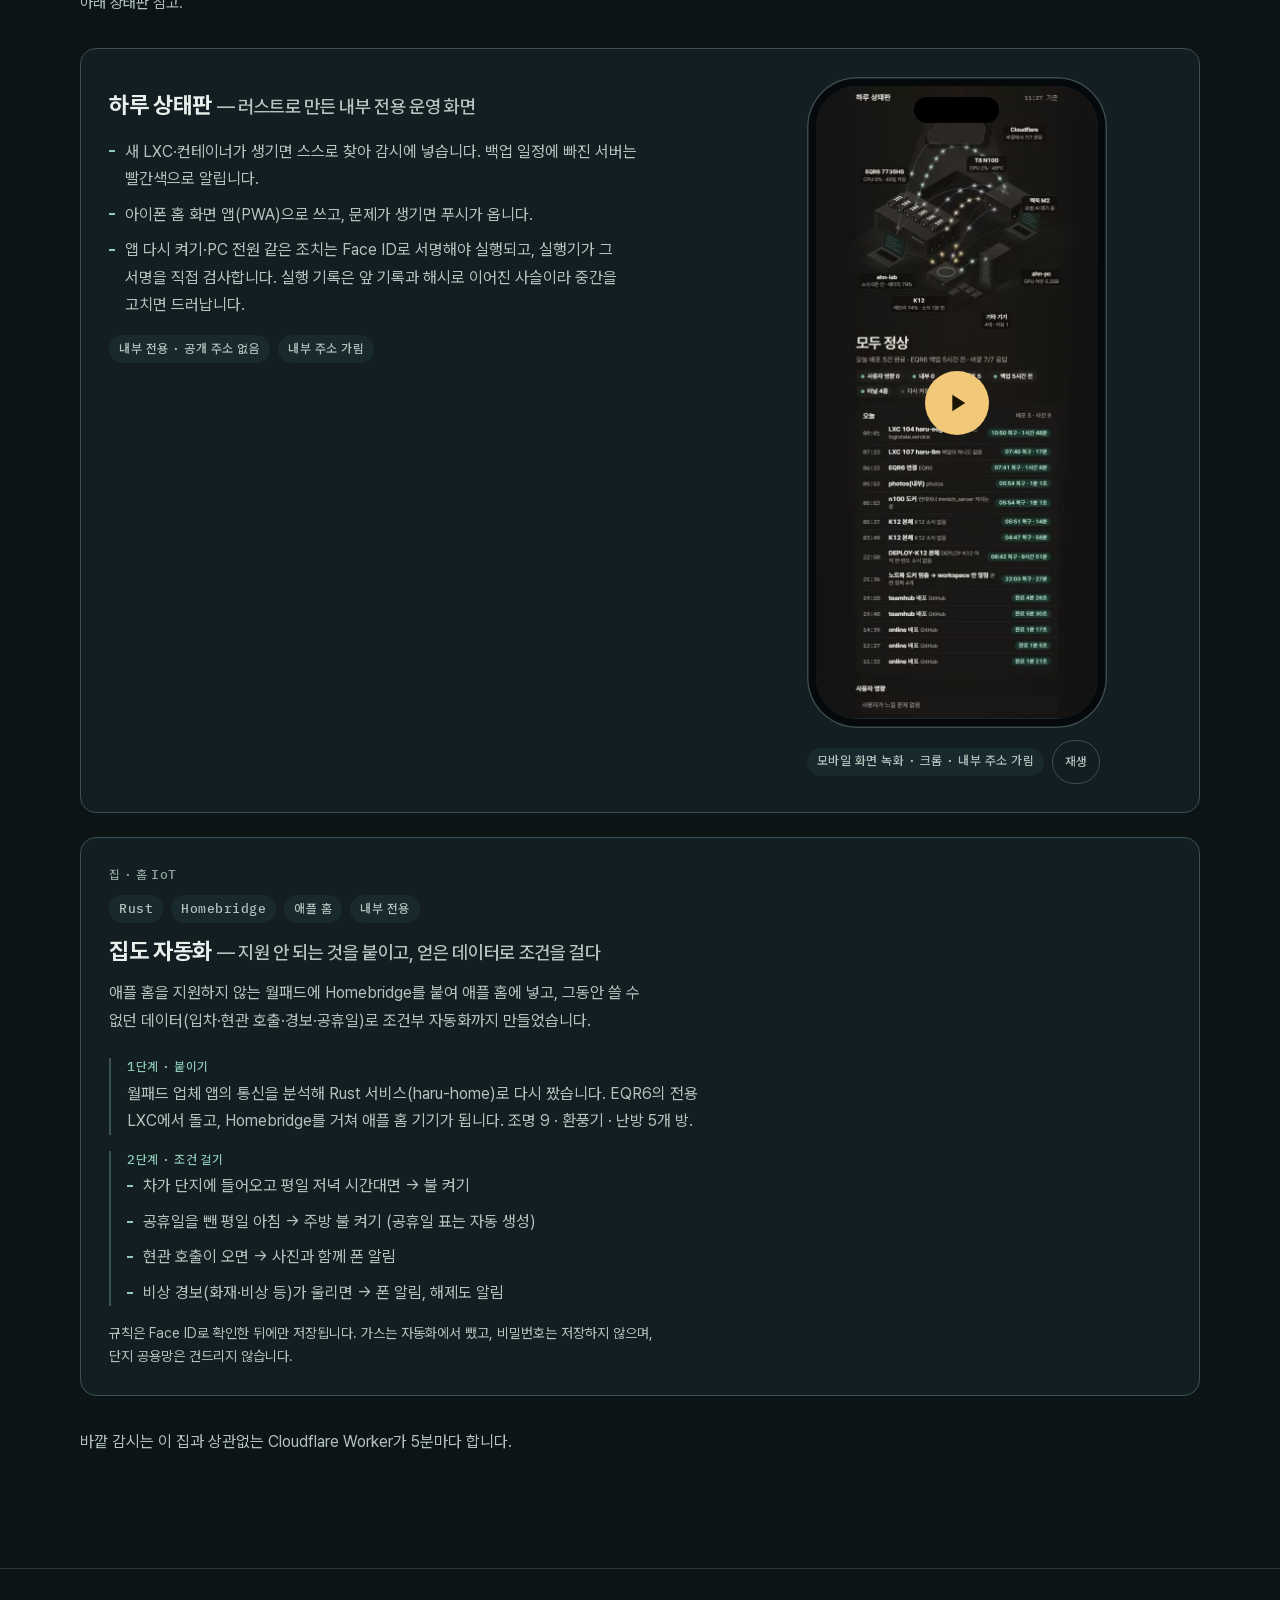
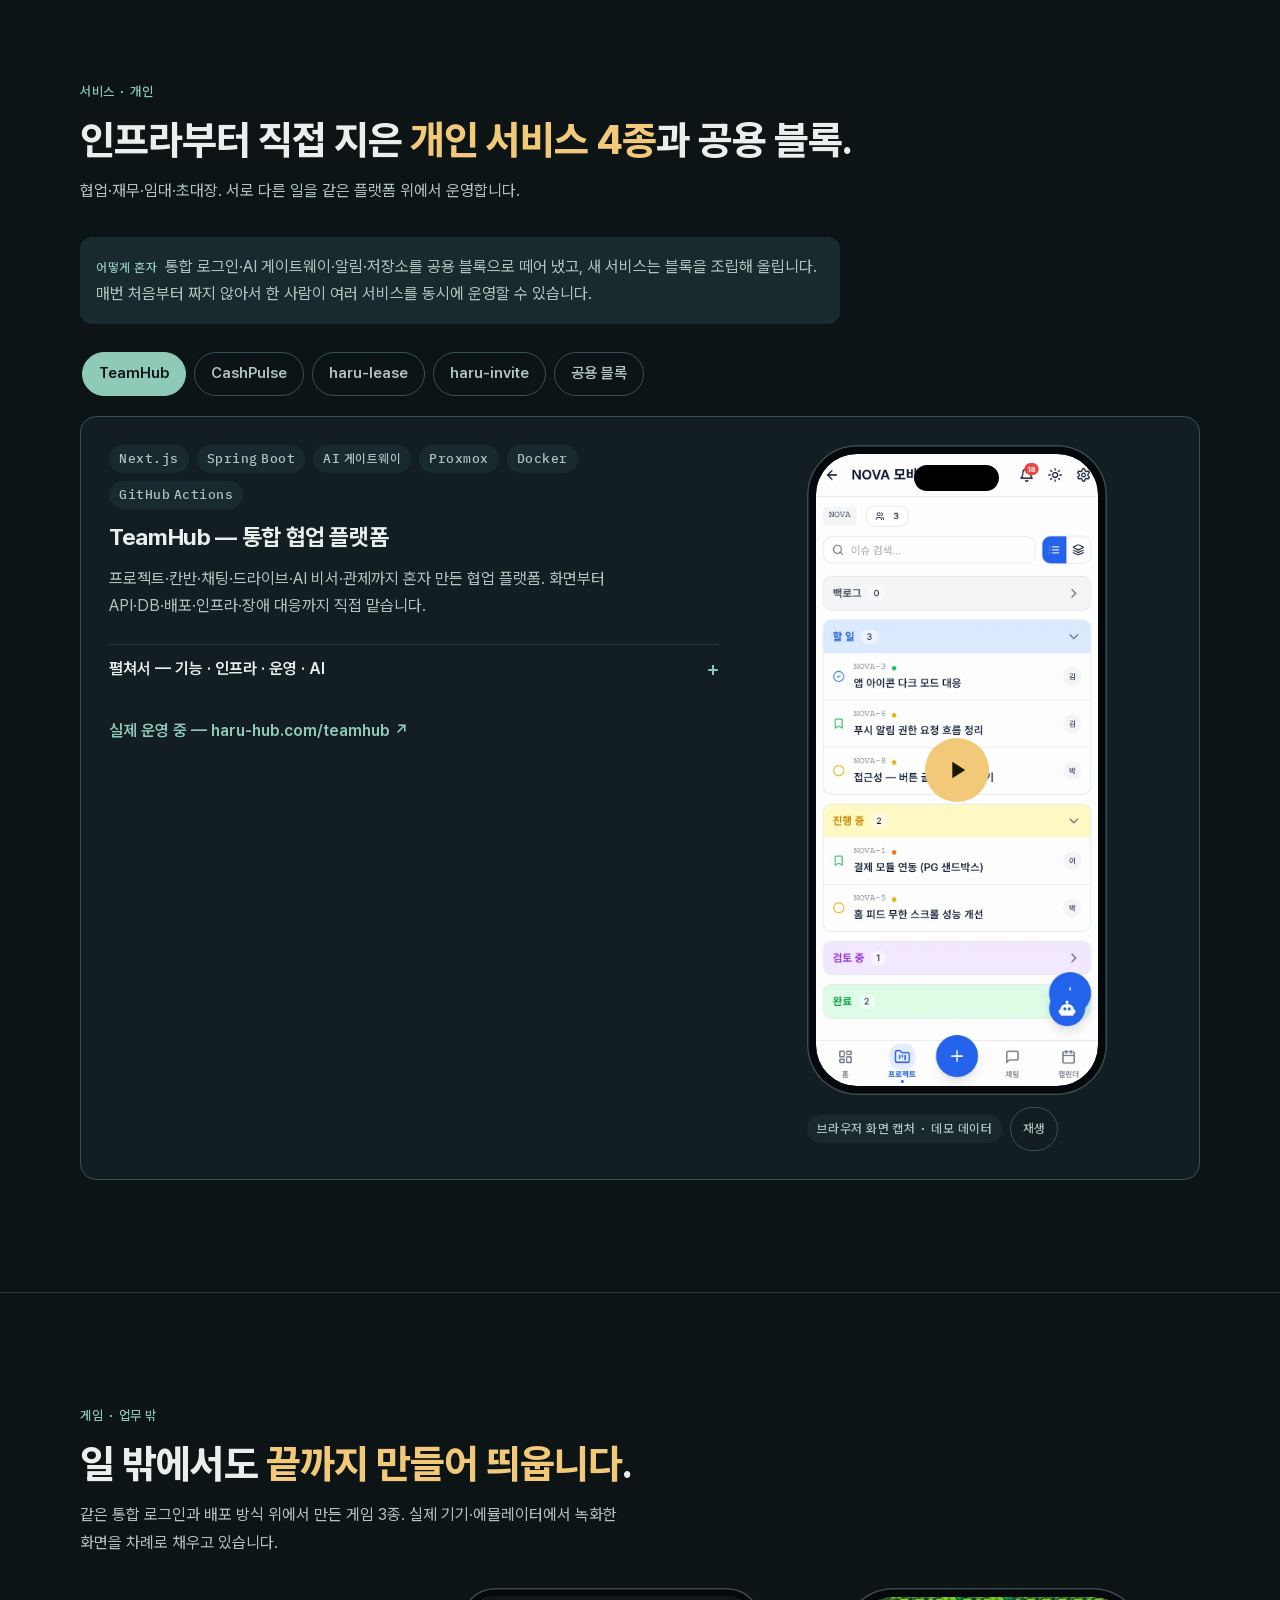
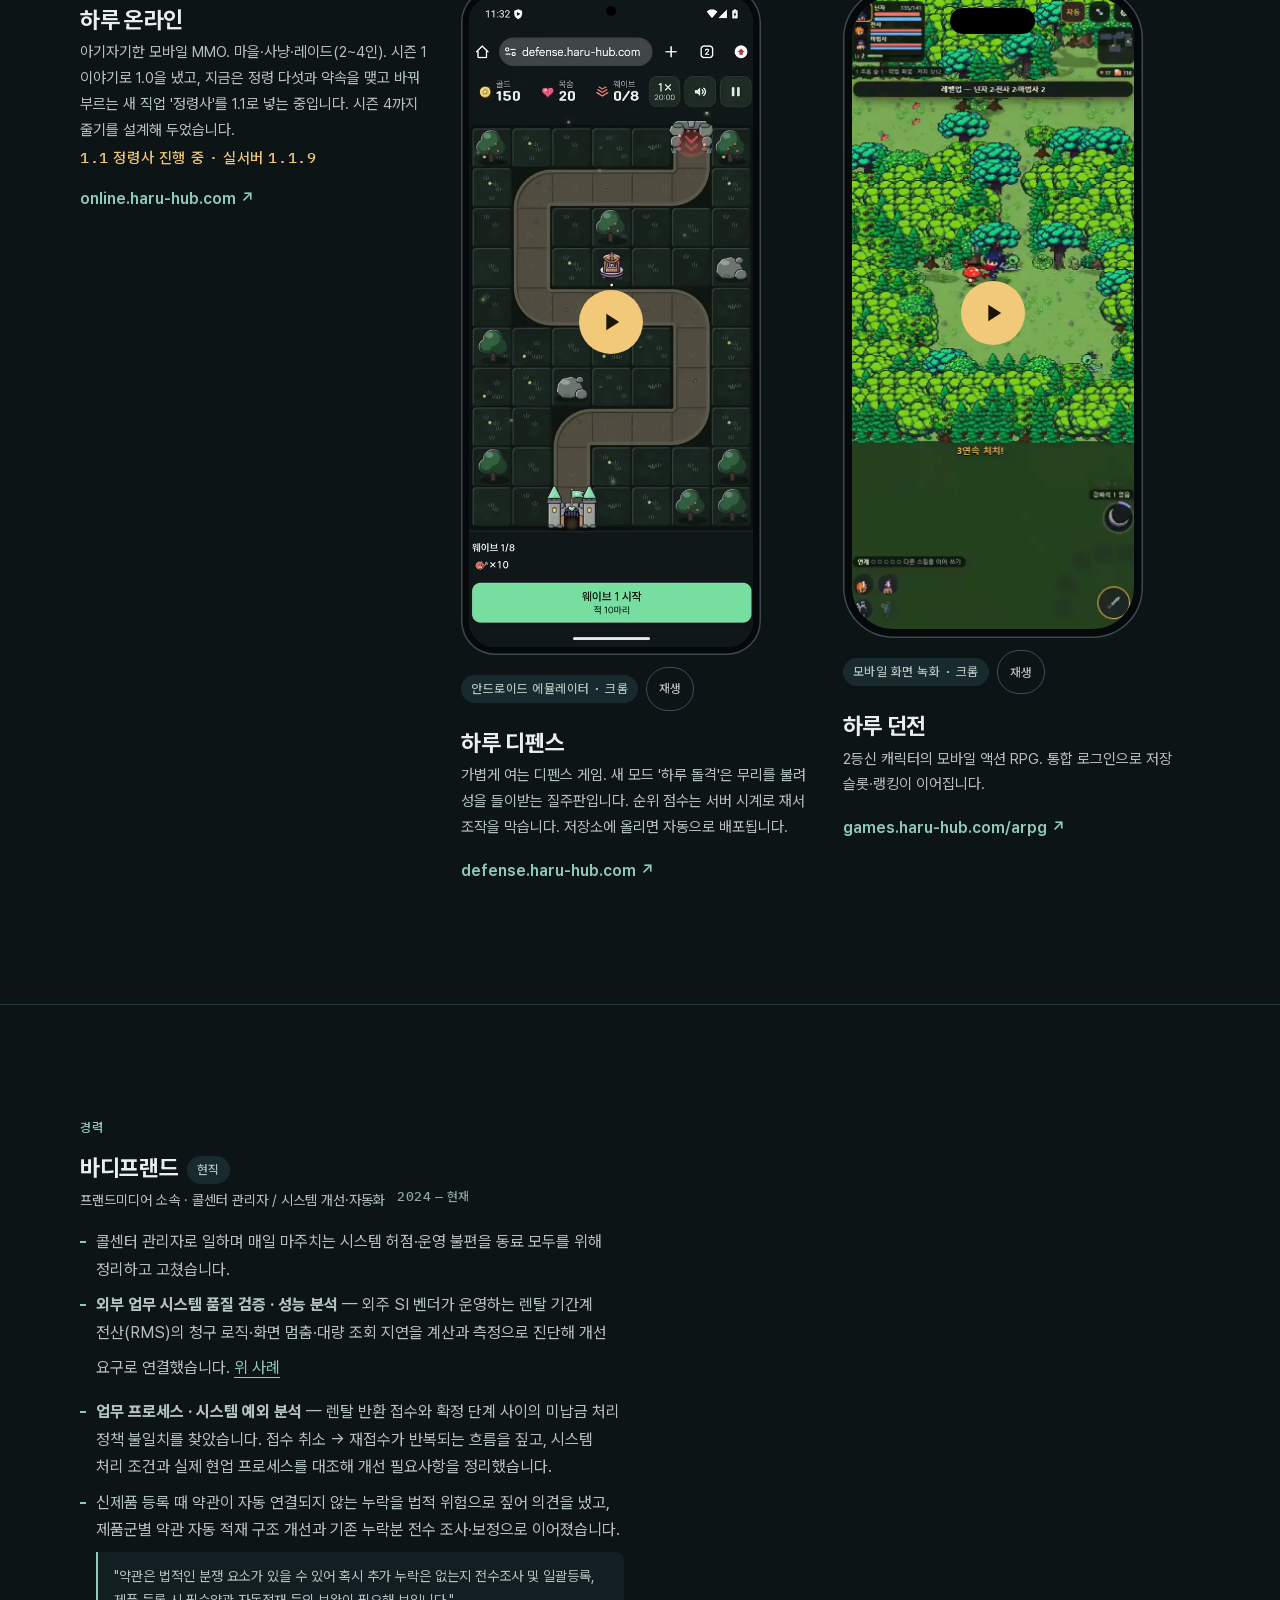
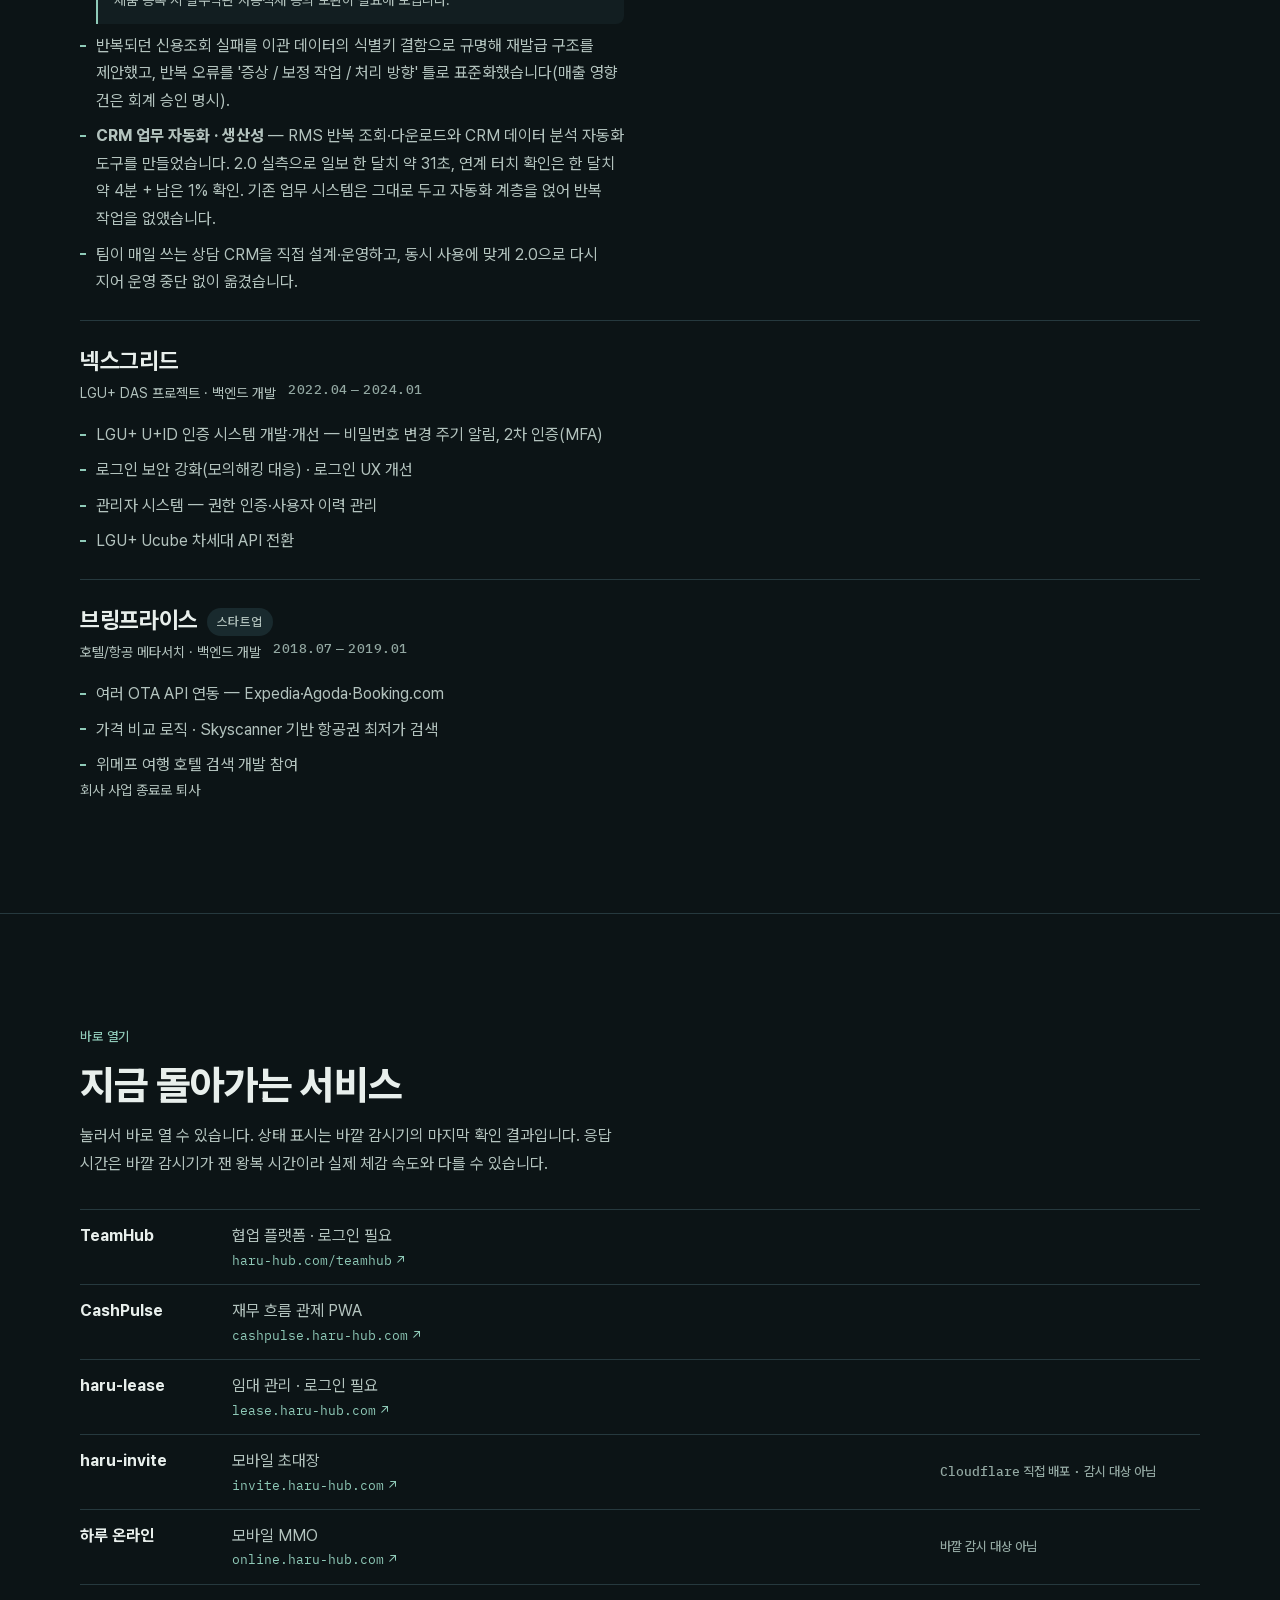
==== commit fe780645: "feat: Vendor System QA 사례 블록(성과 뒤) · 경력 RMS 줄 한 줄로 정리·신용조회/반복 오류 표준화 · 글꼴 부분 파일 재생성 · ?v=20261106qa " ====
--- a/index.html
+++ b/index.html
@@ -13,12 +13,12 @@
 <meta property="og:title" content="안병민 · 불필요한 업무 과정을 제거하는 빌더">
 <meta property="og:description" content="일일 매출 보고 수시간 → 약 30초. 집 안의 작은 클라우드를 혼자, 꺼지지 않게 운영합니다.">
 <meta property="og:locale" content="ko_KR">
-<link rel="preload" href="assets/fonts/pretendard-page-subset.woff2?v=20261106a" as="font" type="font/woff2" crossorigin>
+<link rel="preload" href="assets/fonts/pretendard-page-subset.woff2?v=20261106qa" as="font" type="font/woff2" crossorigin>
 <link rel="preload" href="assets/fonts/ibm-plex-mono-latin-500-normal.woff2" as="font" type="font/woff2" crossorigin>
-<link rel="stylesheet" href="assets/fonts/pretendardvariable-dynamic-subset.css?v=20261106a">
-<link rel="stylesheet" href="assets/style.css?v=20261106a">
+<link rel="stylesheet" href="assets/fonts/pretendardvariable-dynamic-subset.css?v=20261106qa">
+<link rel="stylesheet" href="assets/style.css?v=20261106qa">
 <link rel="icon" type="image/svg+xml" href="assets/favicon.svg">
-<script src="assets/app.js?v=20261106a" defer></script>
+<script src="assets/app.js?v=20261106qa" defer></script>
 </head>
 <body>
 <a class="skip" href="#main">본문 바로가기</a>
@@ -325,6 +325,21 @@
   </div>
 </section>
 
+<!-- 6.5 사례 · Vendor System QA (공개용: 회사명·벤더명·내부 화면명 없음) -->
+<section id="vendor-qa" class="sec" aria-labelledby="vendor-qa-t">
+  <div class="wrap">
+    <p class="kicker">사례 · 검증</p>
+    <h2 id="vendor-qa-t">Vendor System QA — <b>현장에서 찾고, 데이터로 증명한다</b>.</h2>
+    <p class="sub">외주 SI 벤더가 만든 렌탈 기간계 전산(RMS) 위에서 콜센터를 운영하며, "정상입니다"라는 답변을 계산과 재현으로 다시 확인해 왔습니다.</p>
+    <ul class="trio cases">
+      <li><p class="meta">01 · 청구</p><h3>표기 버그가 아니라 청구 로직 결함</h3><p>"초기 3개월 정액, 이후 정상 렌탈료" 프로모션의 금액이 잘못 표기됐고, 벤더 답변은 "청구는 정상, 화면 표기만 오류"였습니다. 회차별 청구 금액을 계산해 답변의 모순을 제시했고, 지적 8분 뒤 "신규 구조라 추가 개발 필요"로 답변이 바뀌었습니다. 미구현 기능임을 확인해 오청구를 막았습니다.</p></li>
+      <li><p class="meta">02 · 성능</p><h3>네트워크 탓만이 아니라, 보내는 방식의 문제</h3><p>화면 하나가 서버 호출 14건을 동시에 보내고, 응답은 압축·분할 없이 XML 통째로 옵니다. 두 가지가 겹쳐 100Mbps 공용 회선을 채웁니다 — 병렬 6~10개에서 병목, 30MB 응답 약 23초. 회선 이론값(약 2.4초)보다 훨씬 길어 회선과 서버 처리 양쪽을 원인으로 봤습니다. gzip 압축·SSV 전환·분할 전송을 제안했고, 공식 화면에서 재현한 자료와 함께 외부 담당에게 전달했습니다.</p></li>
+      <li><p class="meta">03 · 요구</p><h3>코드 대신 지표를 요구하다</h3><p>지연 건은 "지금은 정상"으로 건별 종결됐고, 코드 검증은 보안을 이유로 막혔습니다. 코드 대신 슬로우 쿼리·실행 계획·배치 스케줄·응답시간 제출을 요구하는 공식 개선 요청 체계를 만들었습니다. 건별 대응이 팀 명의의 품질 개선 요구로 바뀌었습니다.</p></li>
+    </ul>
+    <p class="closing">결함을 찾는 데서 끝내지 않고, 같은 전산 위에서 부하를 일으키지 않는 자동화를 직접 만들어 운영합니다.</p>
+  </div>
+</section>
+
 <!-- 7. 집 안의 작은 클라우드 -->
 <section id="infra" class="sec" aria-labelledby="infra-t">
   <div class="wrap">
@@ -564,11 +579,11 @@
         <p class="where">프랜드미디어 소속 · 콜센터 관리자 / 시스템 개선·자동화 <span class="meta">2024 — 현재</span></p>
         <ul class="dash">
           <li>콜센터 관리자로 일하며 매일 마주치는 시스템 허점·운영 불편을 동료 모두를 위해 정리하고 고쳤습니다.</li>
-          <li><b>외부 업무 시스템 성능 분석</b> — 넥사크로 기반 업무 시스템(RMS)의 대량 조회 지연을 분석했습니다. 사내 100Mbps 공용망에서 병렬 요청 6~10개로 전송 병목을 재현하고, 약 30MB 응답이 약 23초 걸리는 것을 측정했습니다. gzip 미적용과 XML 응답 구조를 확인해 gzip 압축·SSV 전환·분할 전송을 제안했습니다. 자동화 도구가 아닌 공식 화면에서 같은 조건을 재현한 측정 자료와 화면 증거를 외부 시스템 담당 PM에게 전달했고, 외부 개발사와 기술 검토·협의를 진행했습니다.</li>
+          <li><b>외부 업무 시스템 품질 검증 · 성능 분석</b> — 외주 SI 벤더가 운영하는 렌탈 기간계 전산(RMS)의 청구 로직·화면 멈춤·대량 조회 지연을 계산과 측정으로 진단해 개선 요구로 연결했습니다. <a class="tlink" href="#vendor-qa">위 사례</a></li>
           <li><b>업무 프로세스 · 시스템 예외 분석</b> — 렌탈 반환 접수와 확정 단계 사이의 미납금 처리 정책 불일치를 찾았습니다. 접수 취소 → 재접수가 반복되는 흐름을 짚고, 시스템 처리 조건과 실제 현업 프로세스를 대조해 개선 필요사항을 정리했습니다.</li>
           <li>신제품 등록 때 약관이 자동 연결되지 않는 누락을 법적 위험으로 짚어 의견을 냈고, 제품군별 약관 자동 적재 구조 개선과 기존 누락분 전수 조사·보정으로 이어졌습니다.
             <blockquote>"약관은 법적인 분쟁 요소가 있을 수 있어 혹시 추가 누락은 없는지 전수조사 및 일괄등록, 제품 등록 시 필수약관 자동적재 등의 보완이 필요해 보입니다."</blockquote></li>
-          <li>상담사 주문 접수 화면이 멈추는 문제를, 소스 없이 화면 신호(오류 창·대기 중인 네트워크 요청·콘솔 기록)만으로 CTI 응답 지연 + API 호출 순서 문제로 좁혀 벤더사에 전달했고, 개선됐습니다.</li>
+          <li>반복되던 신용조회 실패를 이관 데이터의 식별키 결함으로 규명해 재발급 구조를 제안했고, 반복 오류를 '증상 / 보정 작업 / 처리 방향' 틀로 표준화했습니다(매출 영향 건은 회계 승인 명시).</li>
           <li><b>CRM 업무 자동화 · 생산성</b> — RMS 반복 조회·다운로드와 CRM 데이터 분석 자동화 도구를 만들었습니다. 2.0 실측으로 일보 한 달치 약 31초, 연계 터치 확인은 한 달치 약 4분 + 남은 1% 확인. 기존 업무 시스템은 그대로 두고 자동화 계층을 얹어 반복 작업을 없앴습니다.</li>
           <li>팀이 매일 쓰는 상담 CRM을 직접 설계·운영하고, 동시 사용에 맞게 2.0으로 다시 지어 운영 중단 없이 옮겼습니다.</li>
         </ul>
--- a/assets/style.css
+++ b/assets/style.css
@@ -11,7 +11,7 @@
 /* 이 페이지에 쓰인 글자만 담은 Pretendard 부분 파일(약 146KB). 없는 글자는 아래 동적 부분 파일로 넘어감.
    문구를 바꾸면 README 의 "글꼴 부분 파일 다시 만들기" 대로 재생성. */
 @font-face { font-family: "Pretendard Page"; font-style: normal; font-weight: 45 920; font-display: swap;
-  src: url(fonts/pretendard-page-subset.woff2?v=20261106a) format("woff2"); }
+  src: url(fonts/pretendard-page-subset.woff2?v=20261106qa) format("woff2"); }
 
 :root {
   color-scheme: dark;
@@ -172,6 +172,10 @@
 .trio h3 { margin-bottom: 4px; }
 .trio p:last-child { color: var(--ink-2); }
 @media (min-width: 640px) { .trio { grid-template-columns: repeat(3, 1fr); } }
+/* 사례(Vendor QA) — 글이 길어 3칸은 넓은 화면에서만 */
+.trio.cases h3 { margin-bottom: 8px; }
+.trio.cases li > p:last-child { font-size: .9375rem; line-height: 1.68; }
+@media (min-width: 640px) and (max-width: 959px) { .trio.cases { grid-template-columns: 1fr; } }
 
 /* 카드 · 칩 */
 .card { background: var(--surface); border: 1px solid var(--line-strong); border-radius: 16px; padding: 20px; }
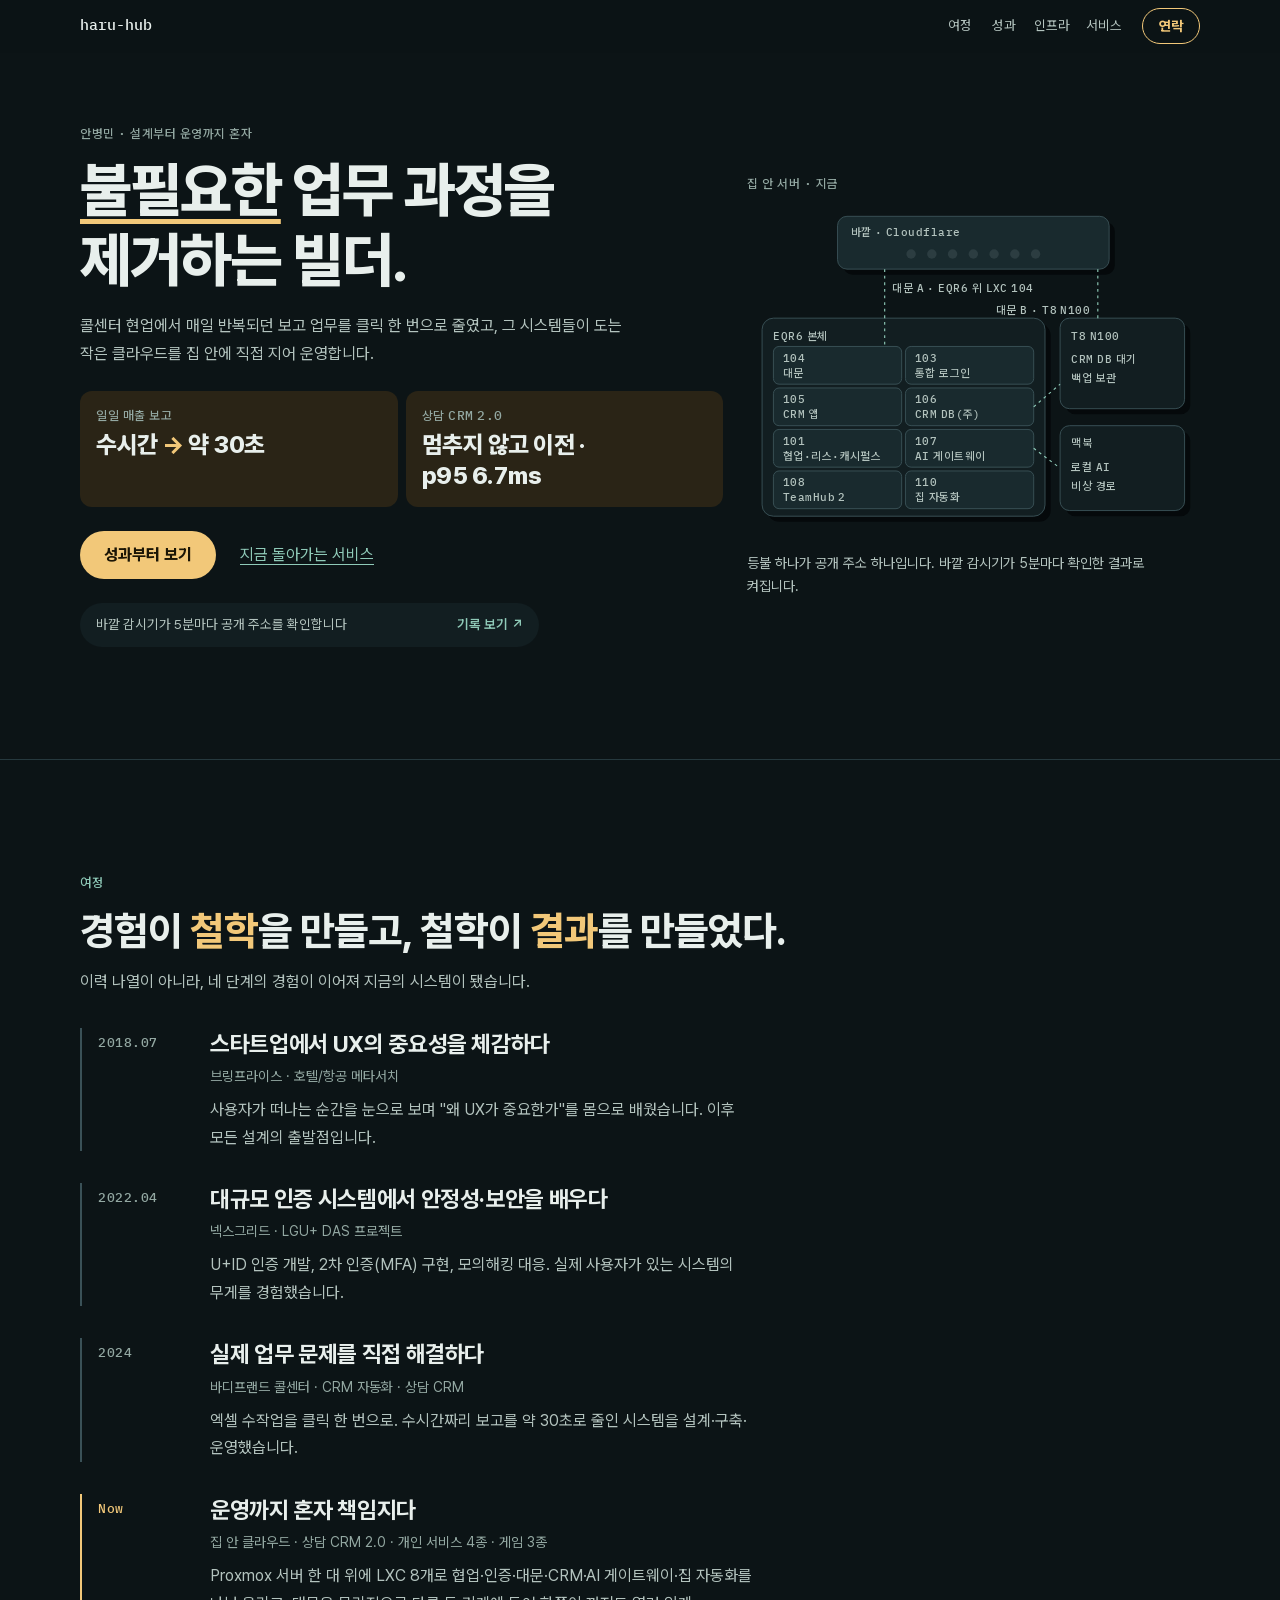
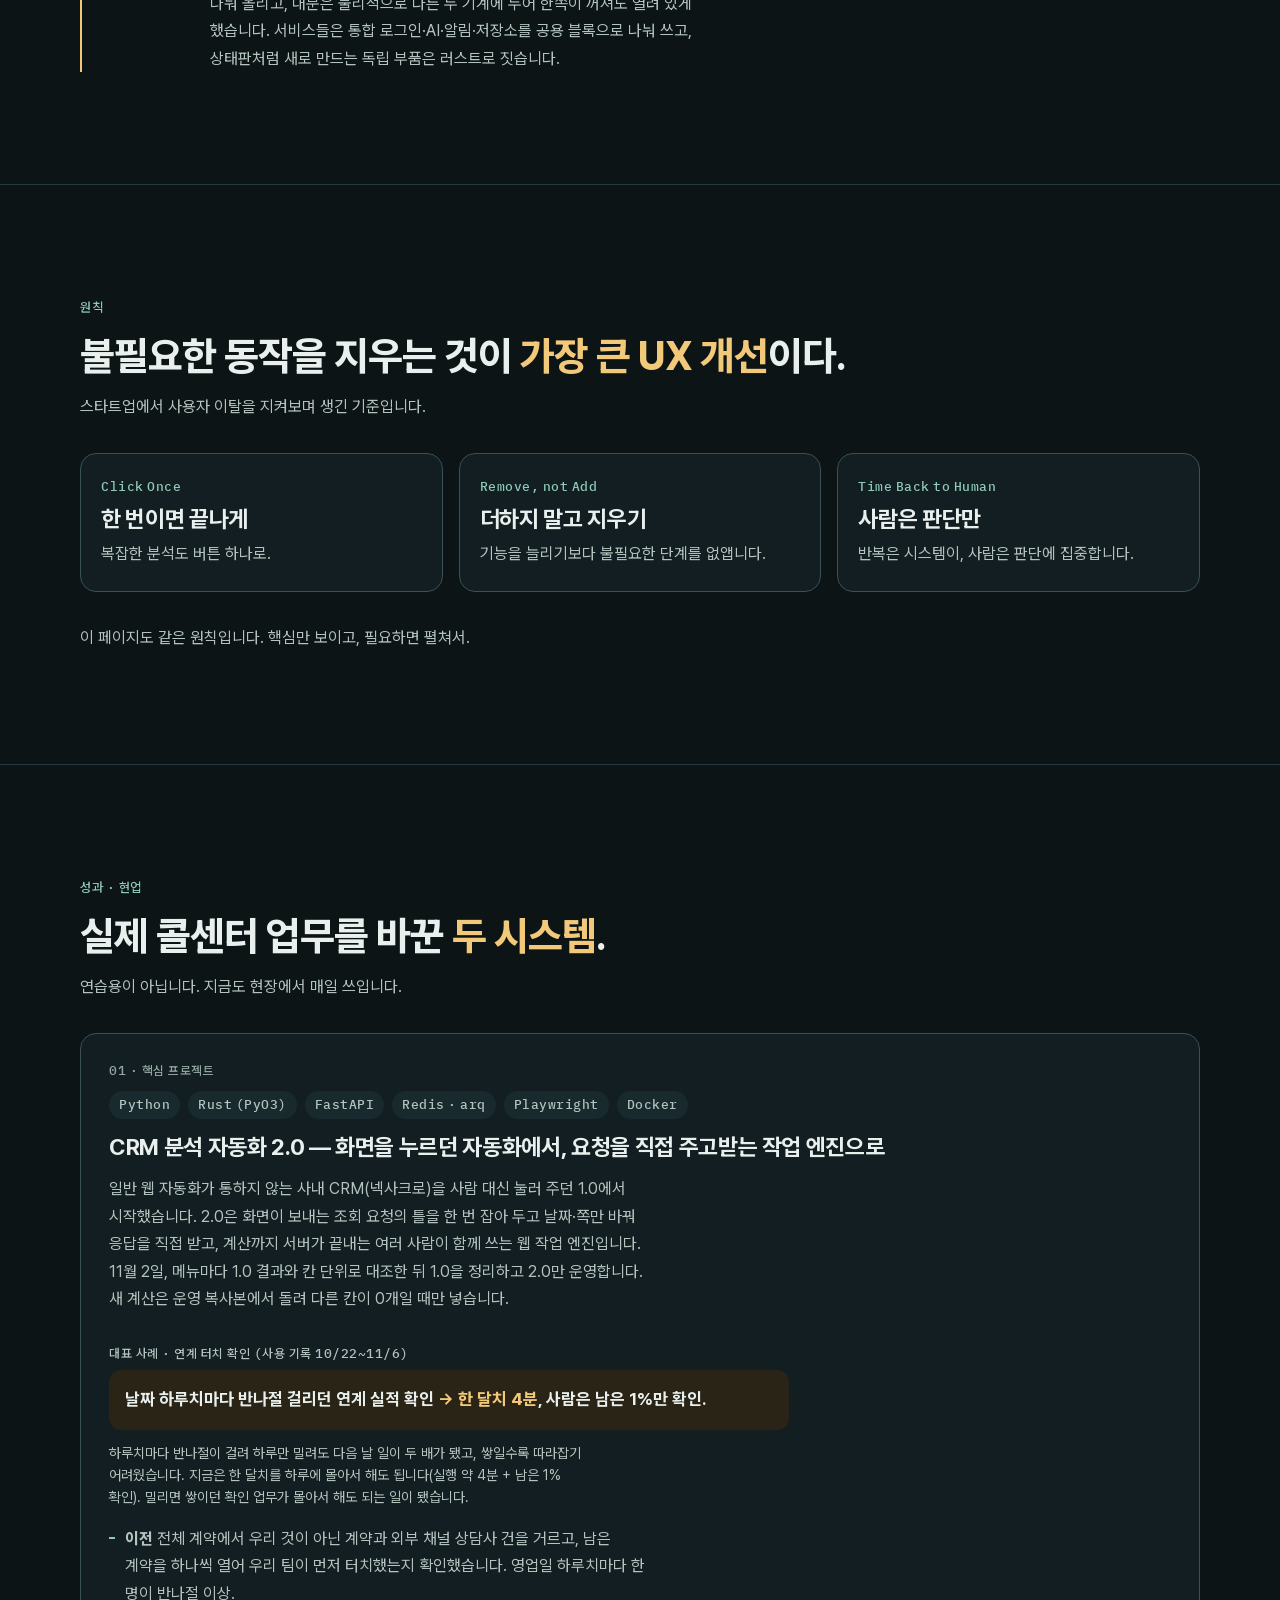
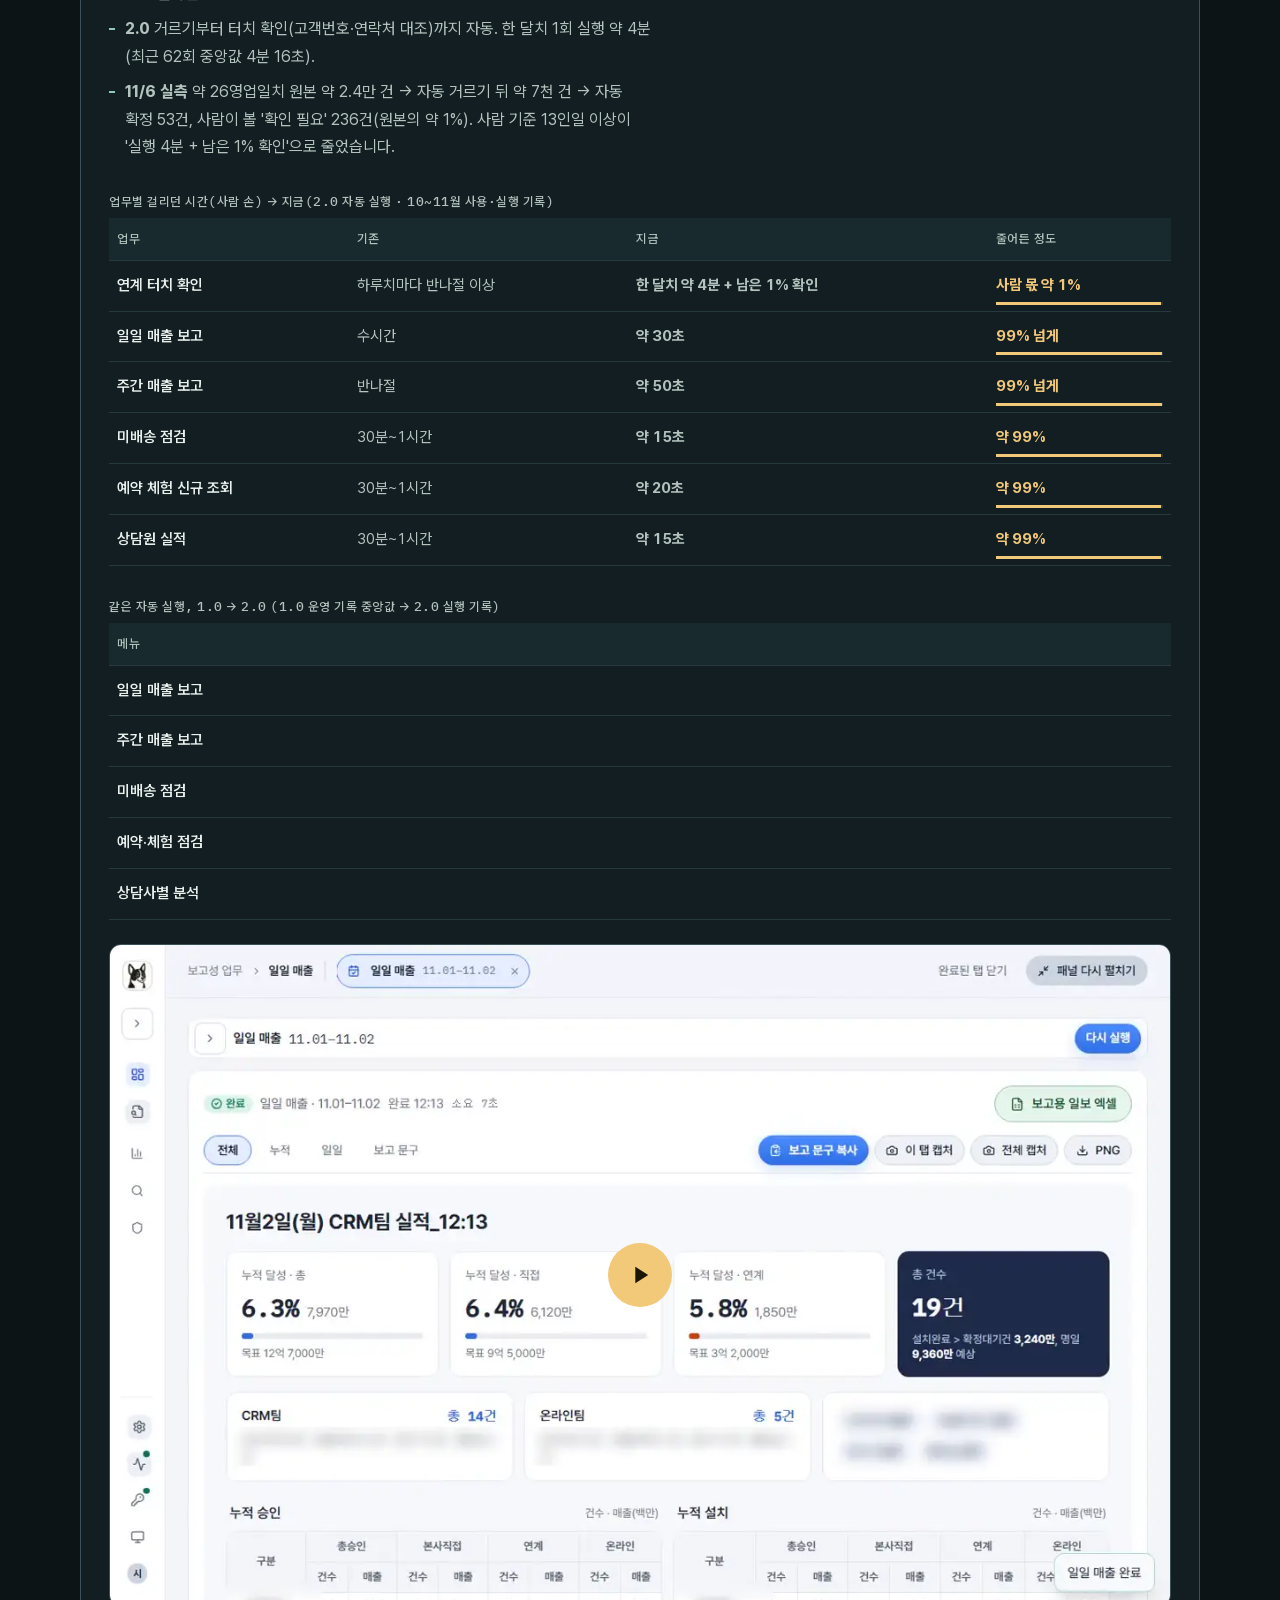
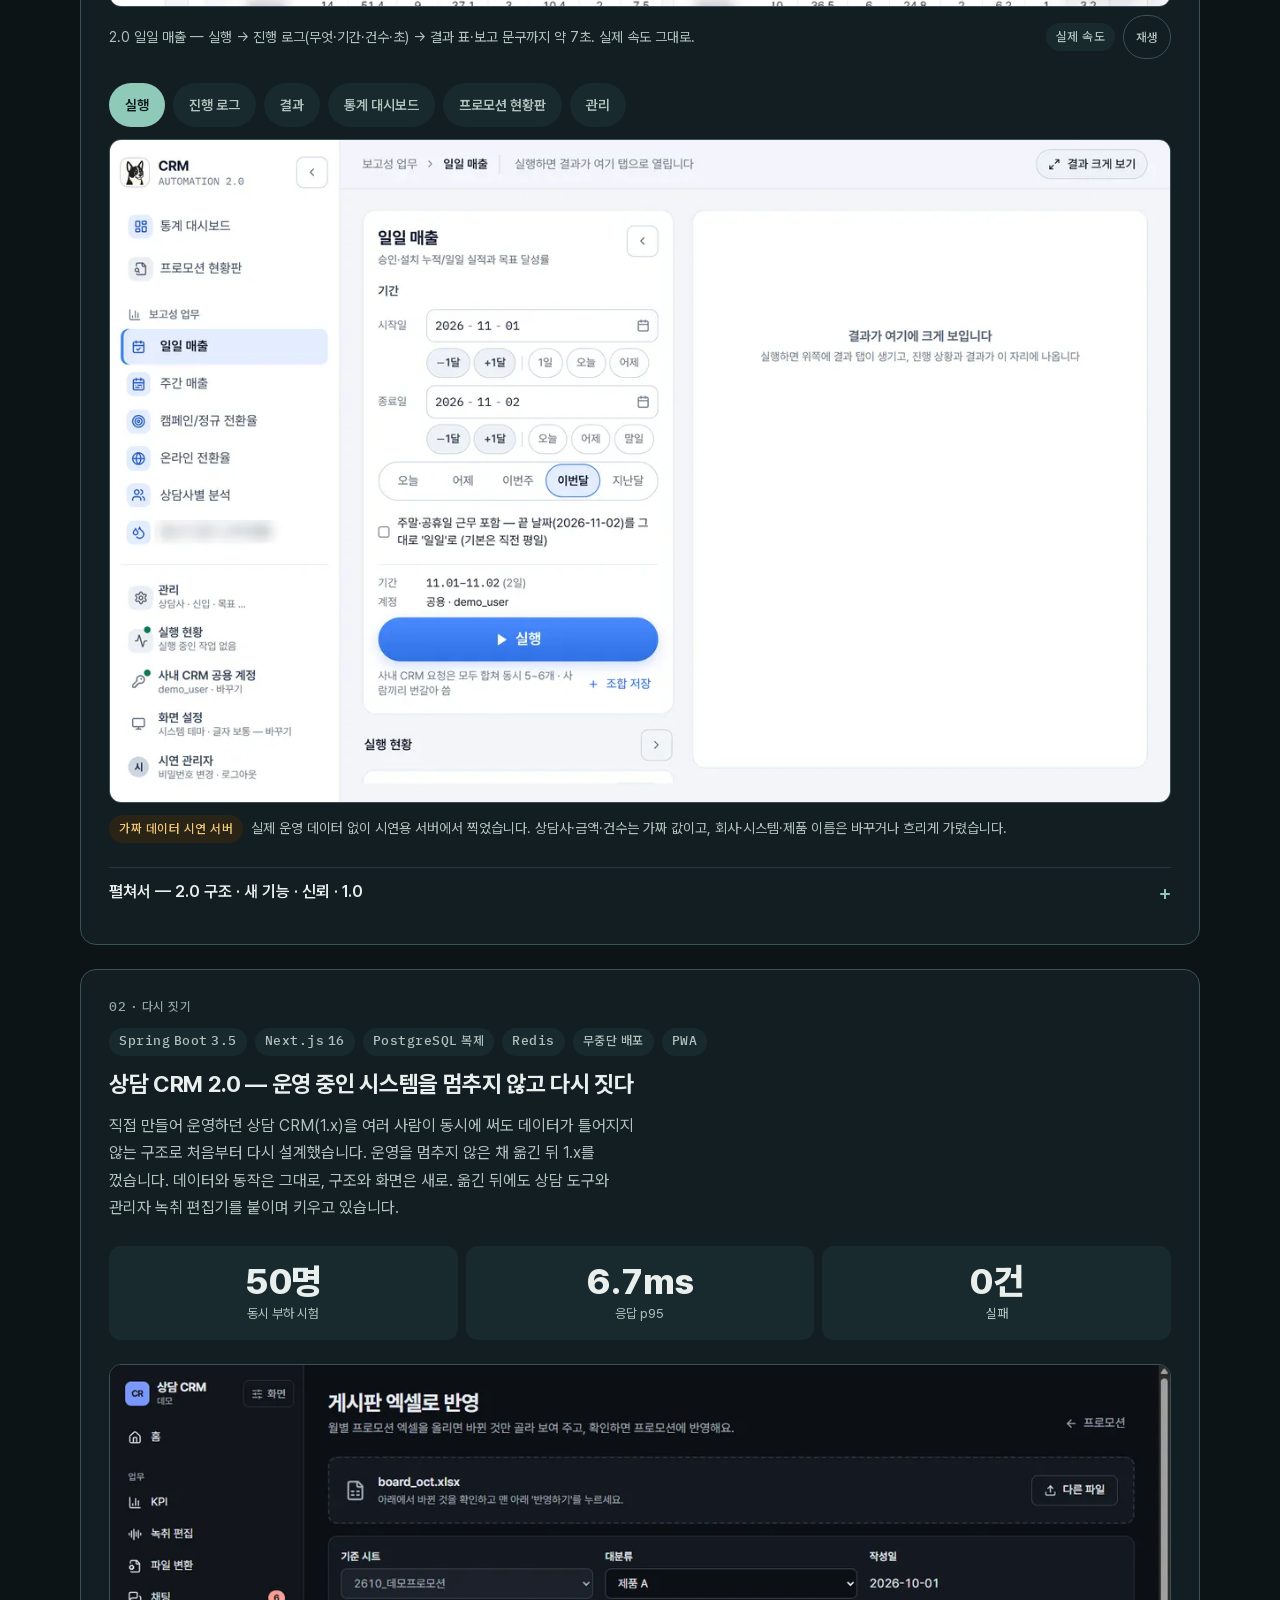
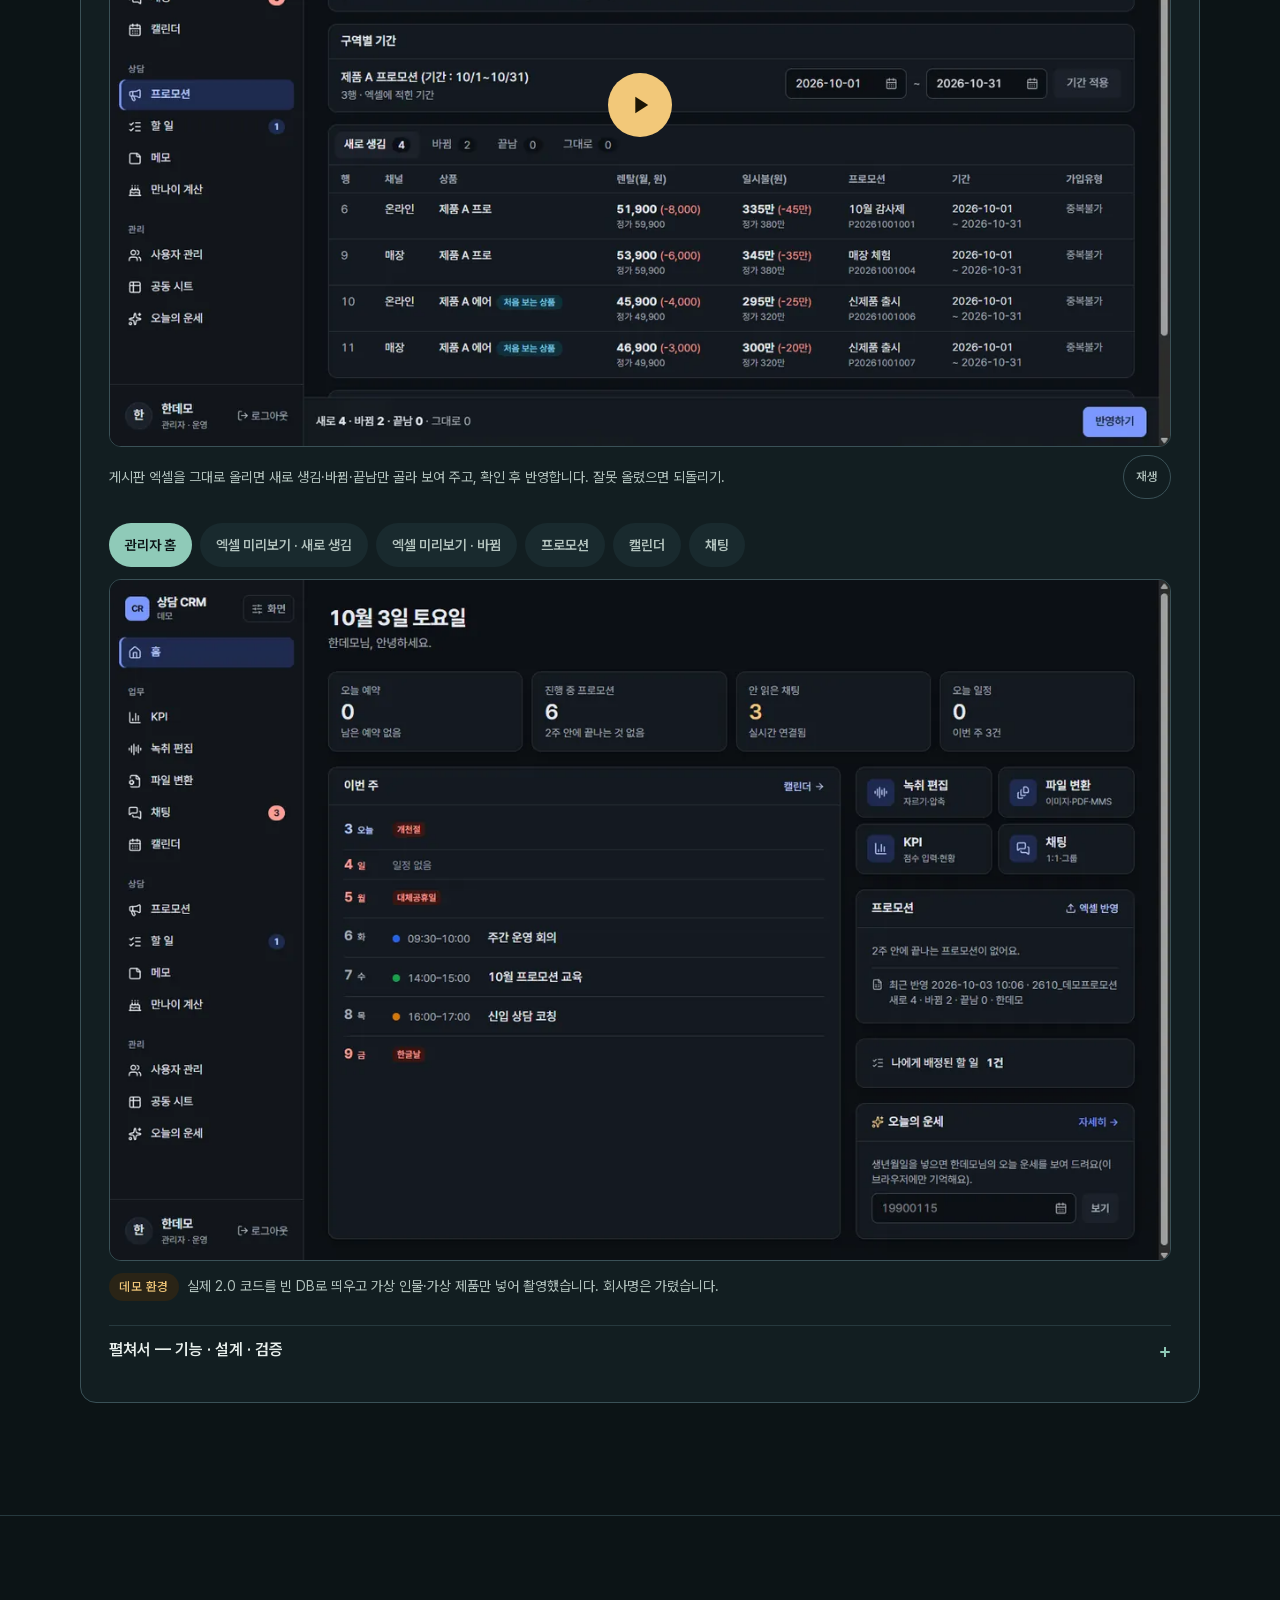
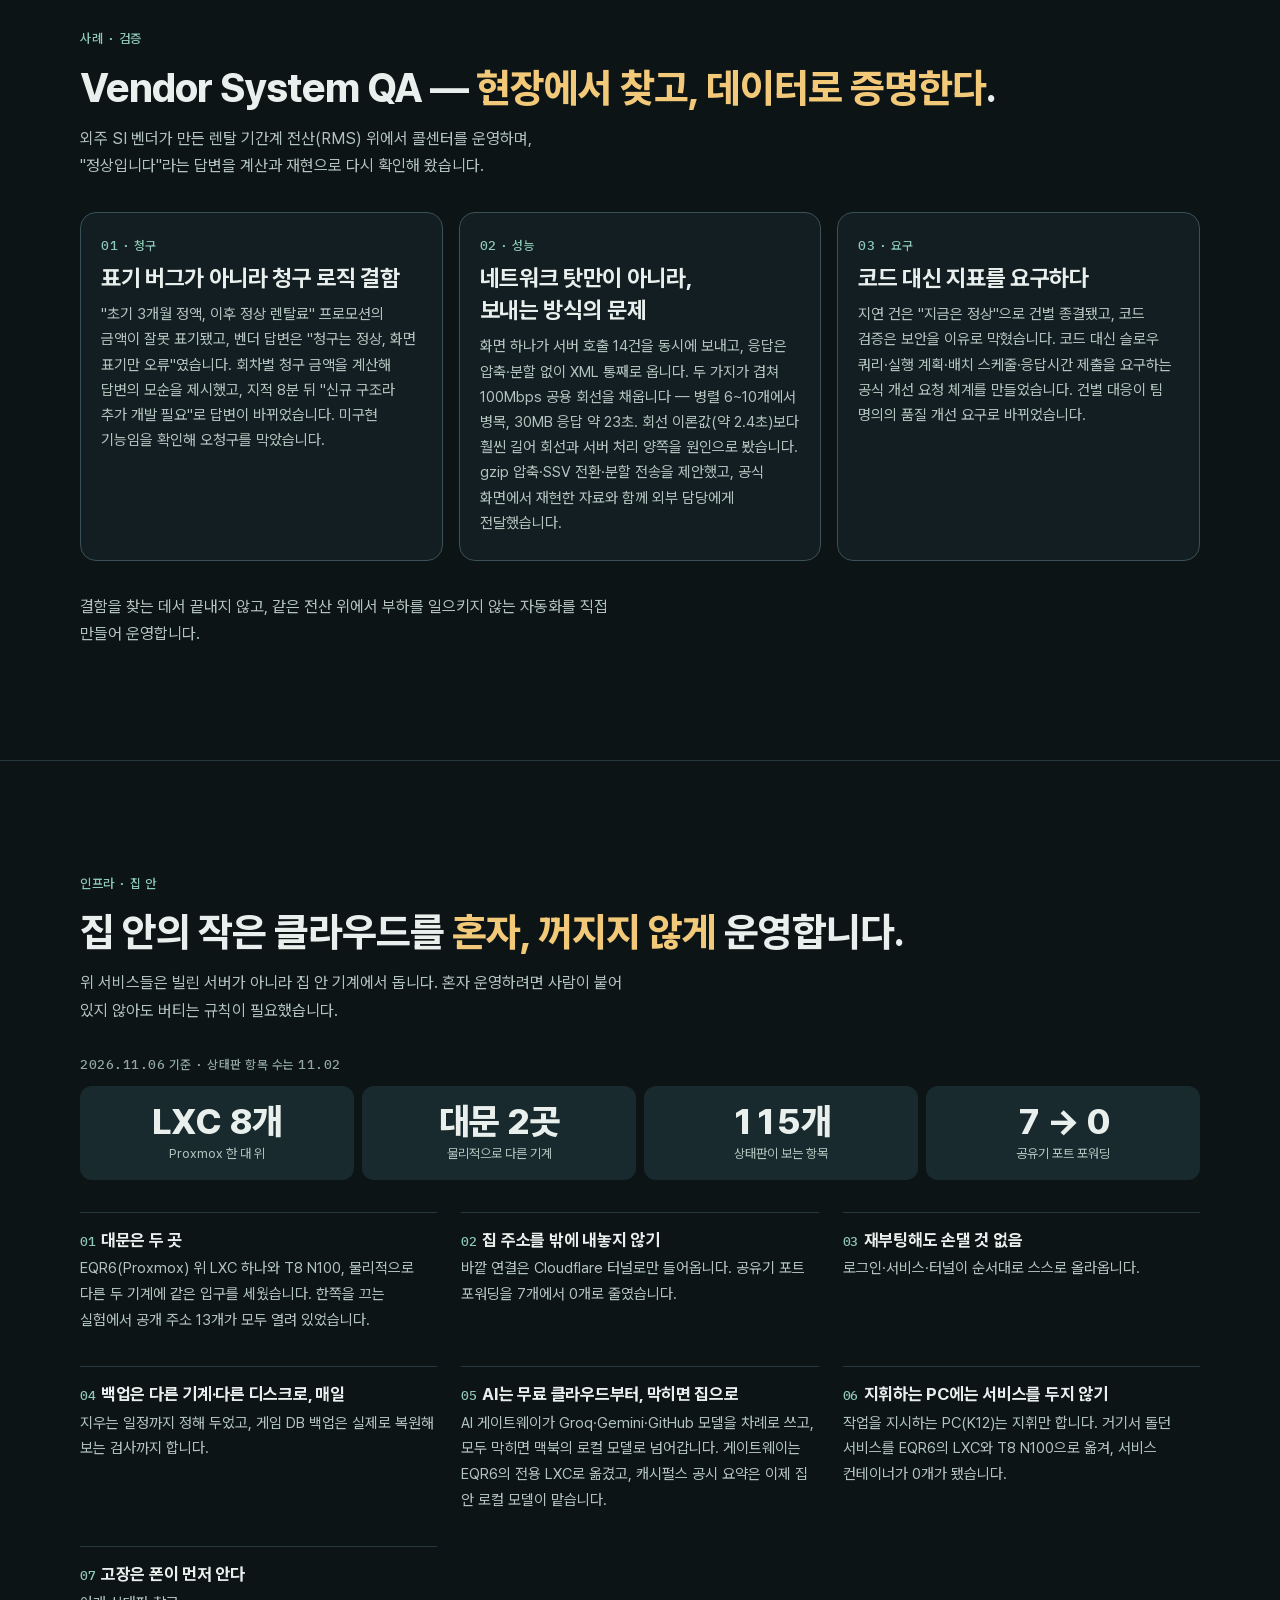
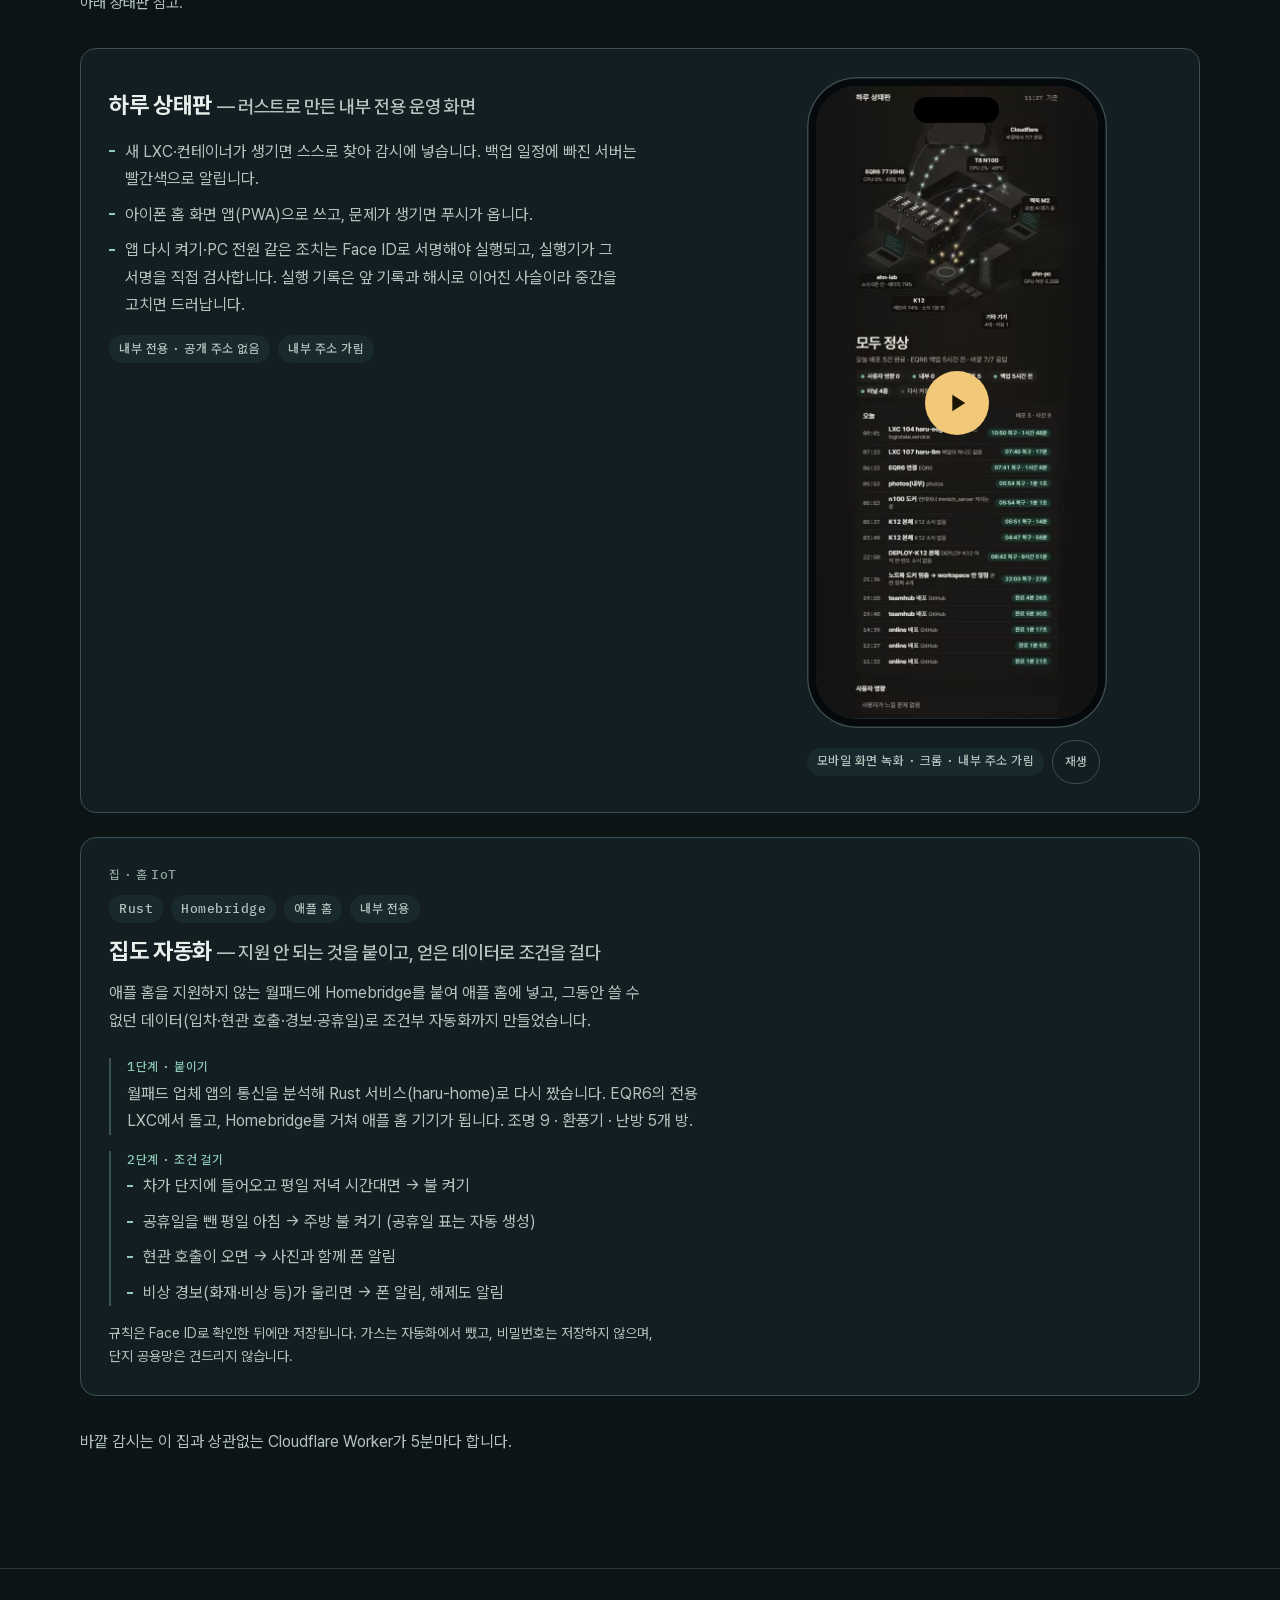
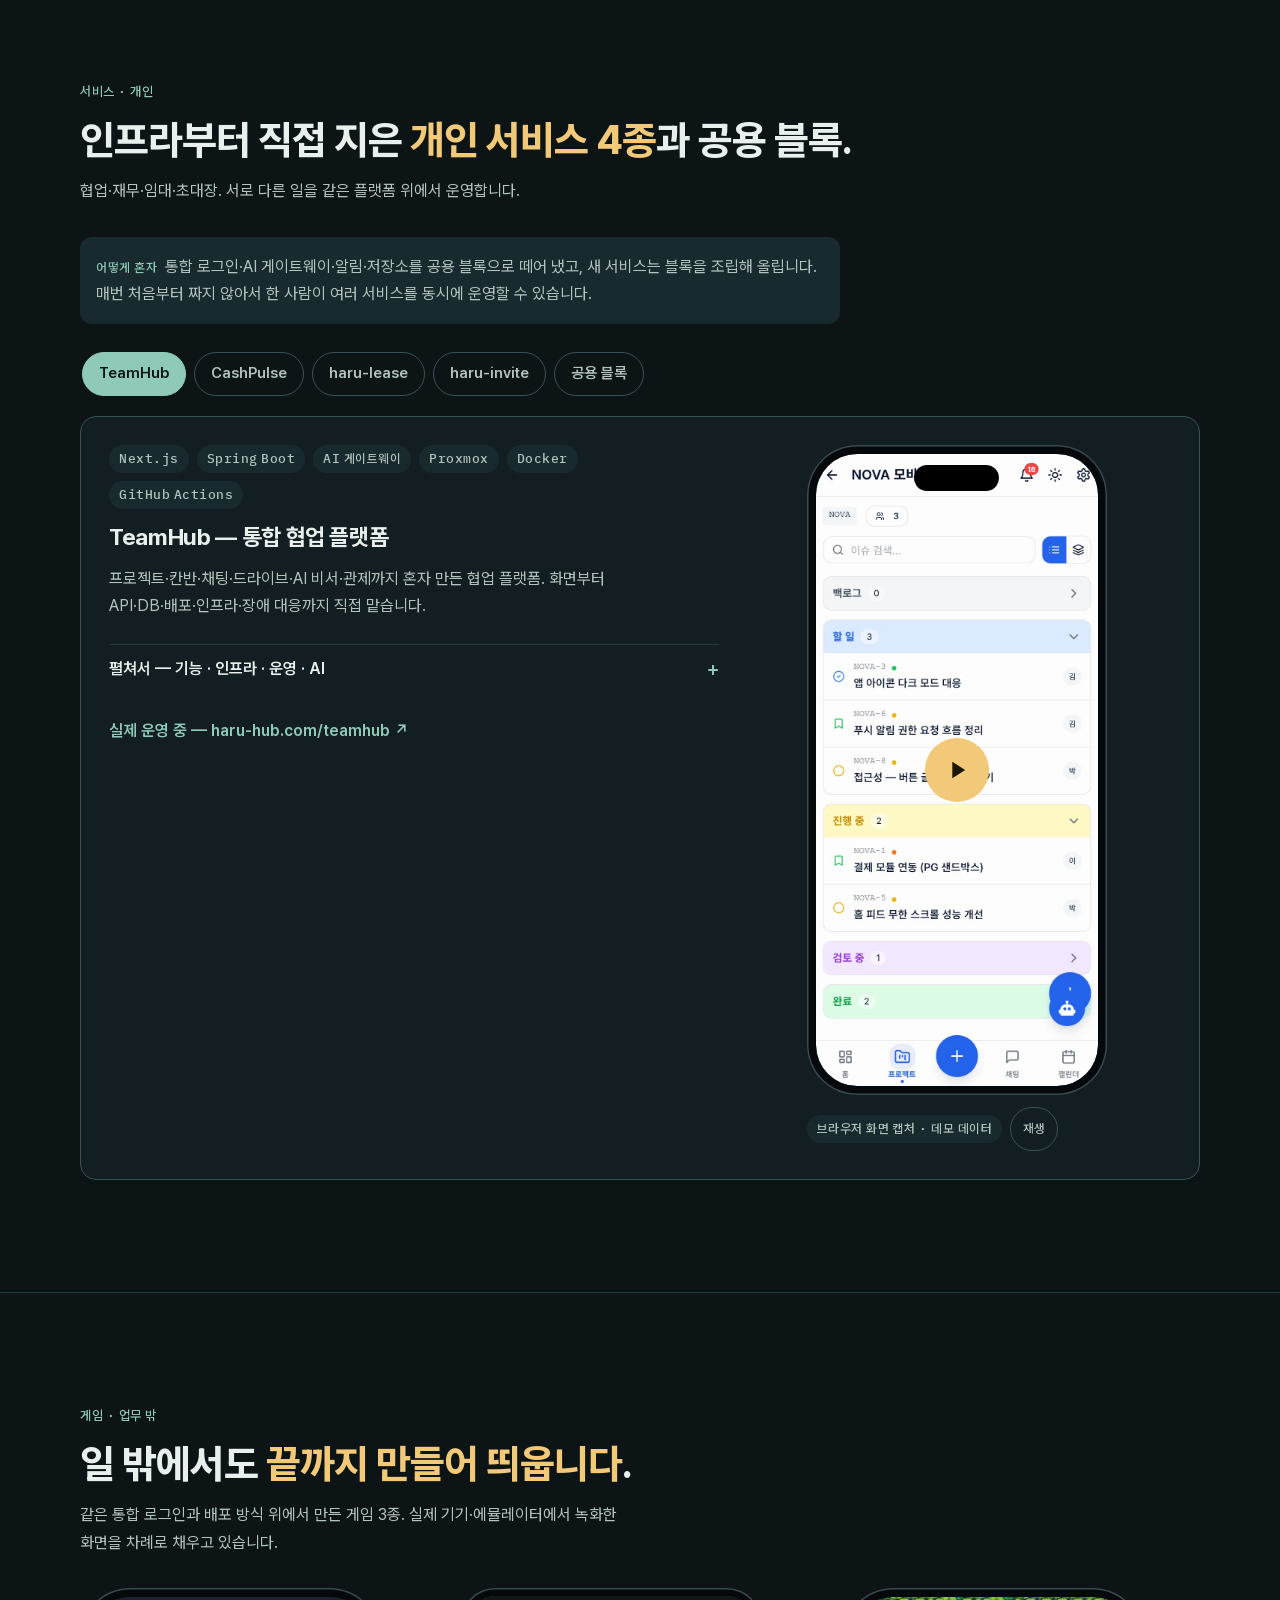
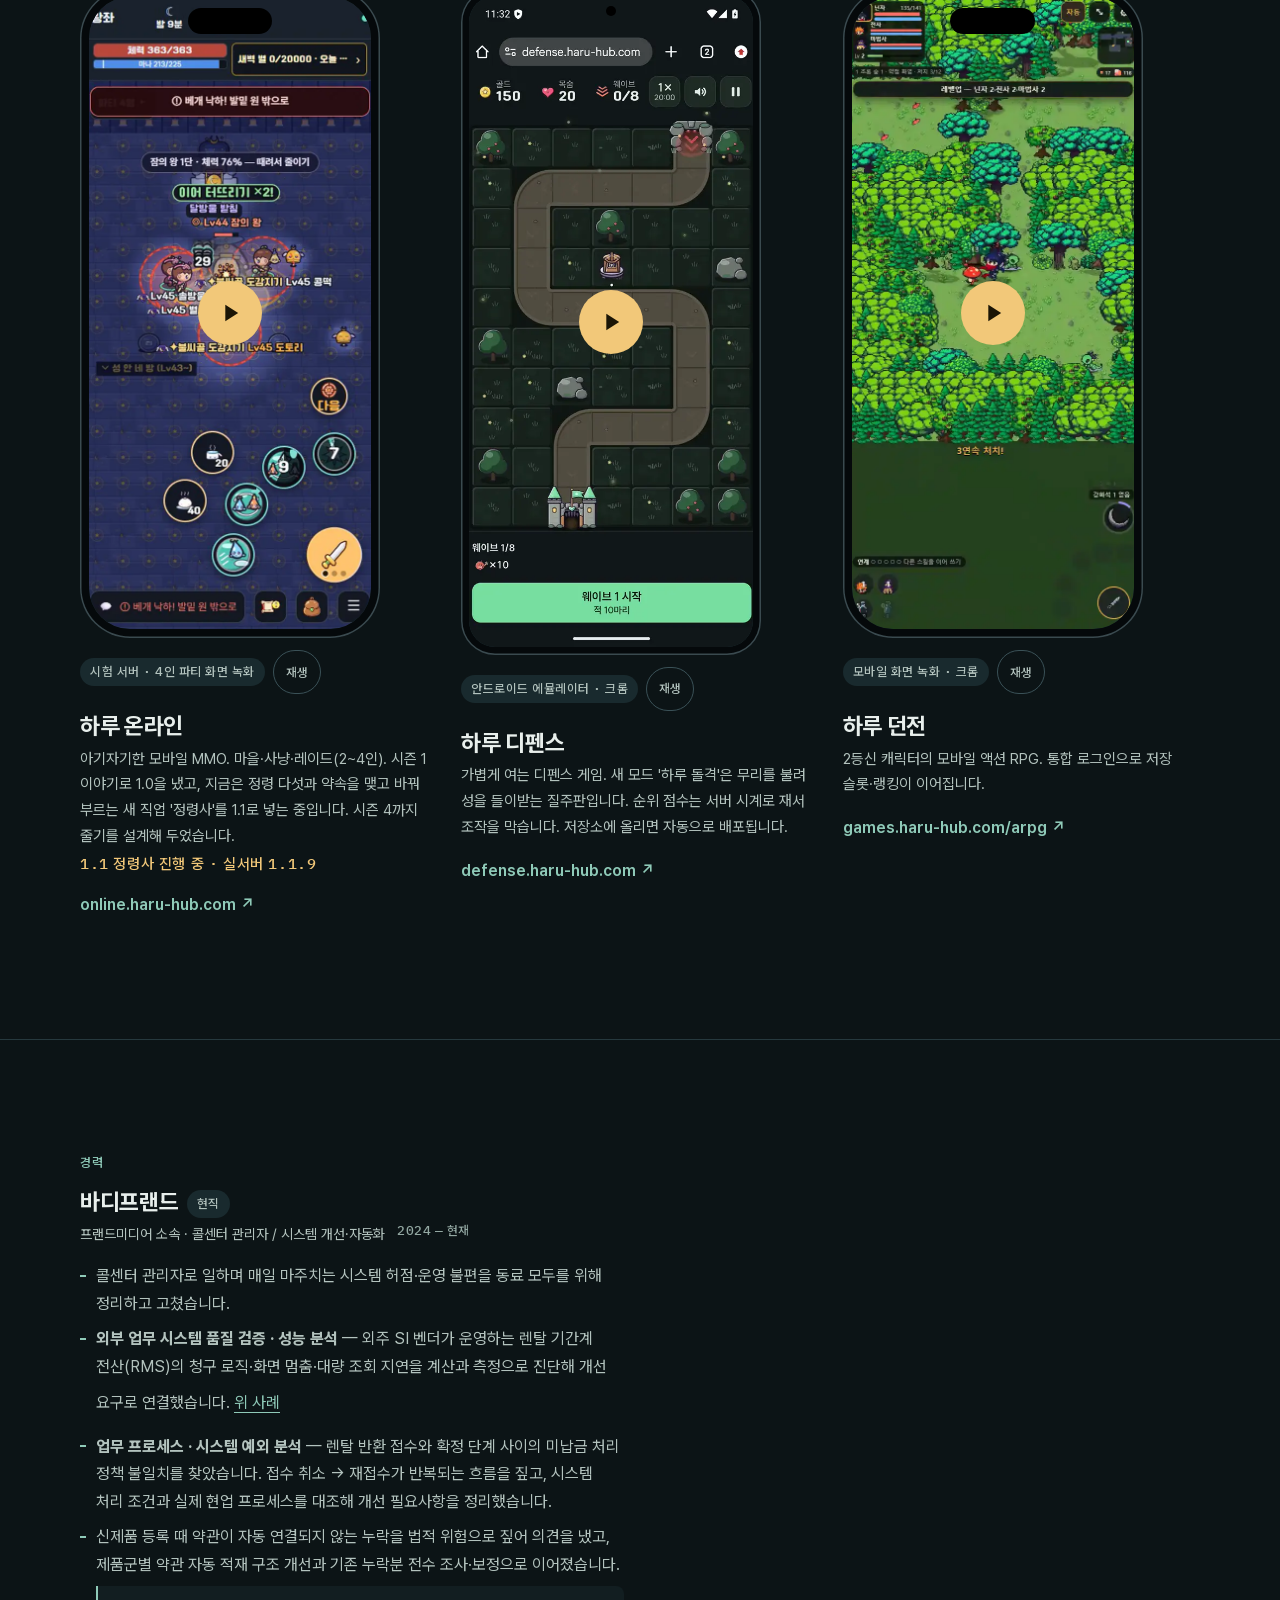
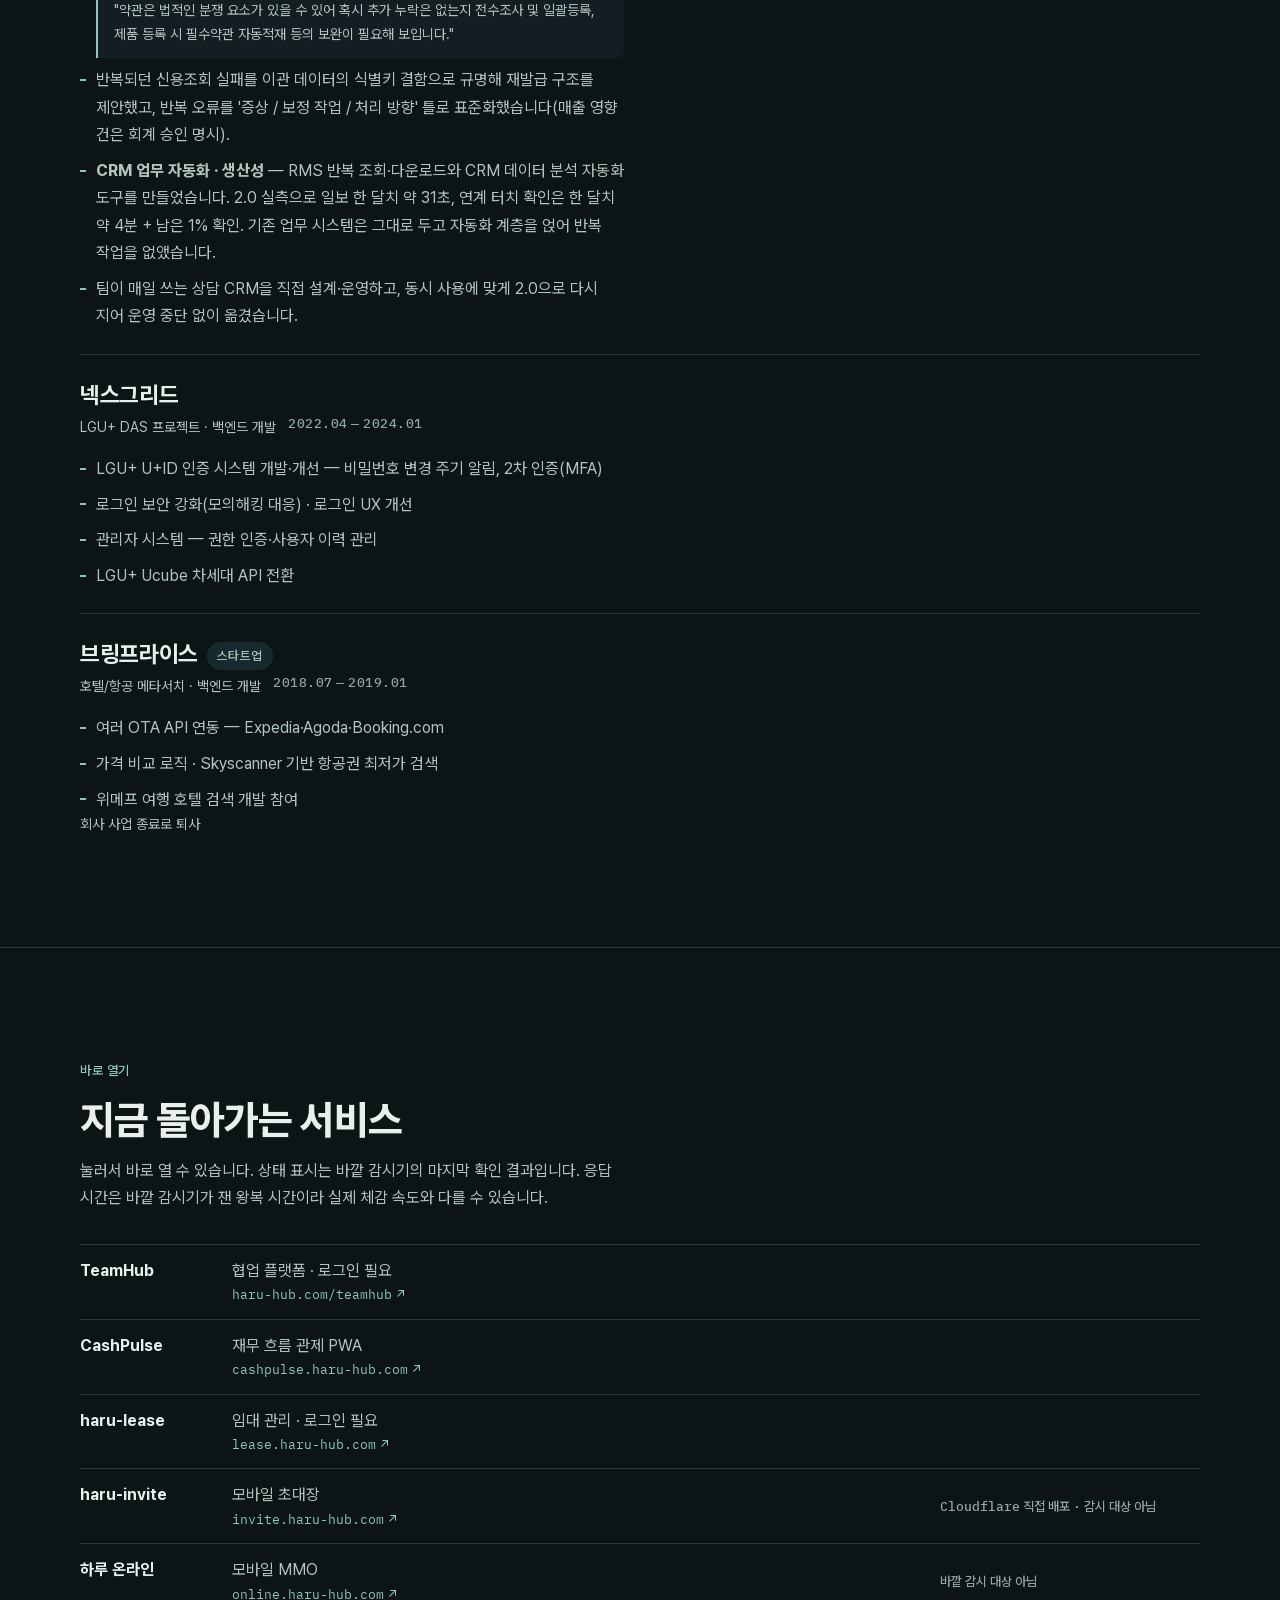
==== commit 136ffe2e: "feat: S1 하루 온라인 — 시험 서버 4인 파티 잠의 왕 레이드 녹화(21초) · CAPTURED s1 · ?v=20261106s1 로컬 시험 서버(v1.1.10, DEV_S" ====
--- a/index.html
+++ b/index.html
@@ -18,7 +18,7 @@
 <link rel="stylesheet" href="assets/fonts/pretendardvariable-dynamic-subset.css?v=20261106qa">
 <link rel="stylesheet" href="assets/style.css?v=20261106qa">
 <link rel="icon" type="image/svg+xml" href="assets/favicon.svg">
-<script src="assets/app.js?v=20261106qa" defer></script>
+<script src="assets/app.js?v=20261106s1" defer></script>
 </head>
 <body>
 <a class="skip" href="#main">본문 바로가기</a>
@@ -532,8 +532,8 @@
     <p class="sub">같은 통합 로그인과 배포 방식 위에서 만든 게임 3종. 실제 기기·에뮬레이터에서 녹화한 화면을 차례로 채우고 있습니다.</p>
     <ul class="games">
       <li class="game">
-        <!-- S1(하루 온라인 실기기) 자리. 녹화가 오면 app.js CAPTURED 에 s1 한 줄 -->
-        <figure class="device" data-slot="s1" hidden>
+        <!-- S1(하루 온라인) — 로컬 시험 서버 4인 파티 레이드 녹화 · app.js CAPTURED s1 -->
+        <figure class="device" data-slot="s1">
           <div class="dev dev-iphone"><div class="screen ph"><p>실기기 녹화<br>준비 중</p></div></div>
           <figcaption class="cap-row"><span class="chip src">녹화 준비 중</span></figcaption>
         </figure>
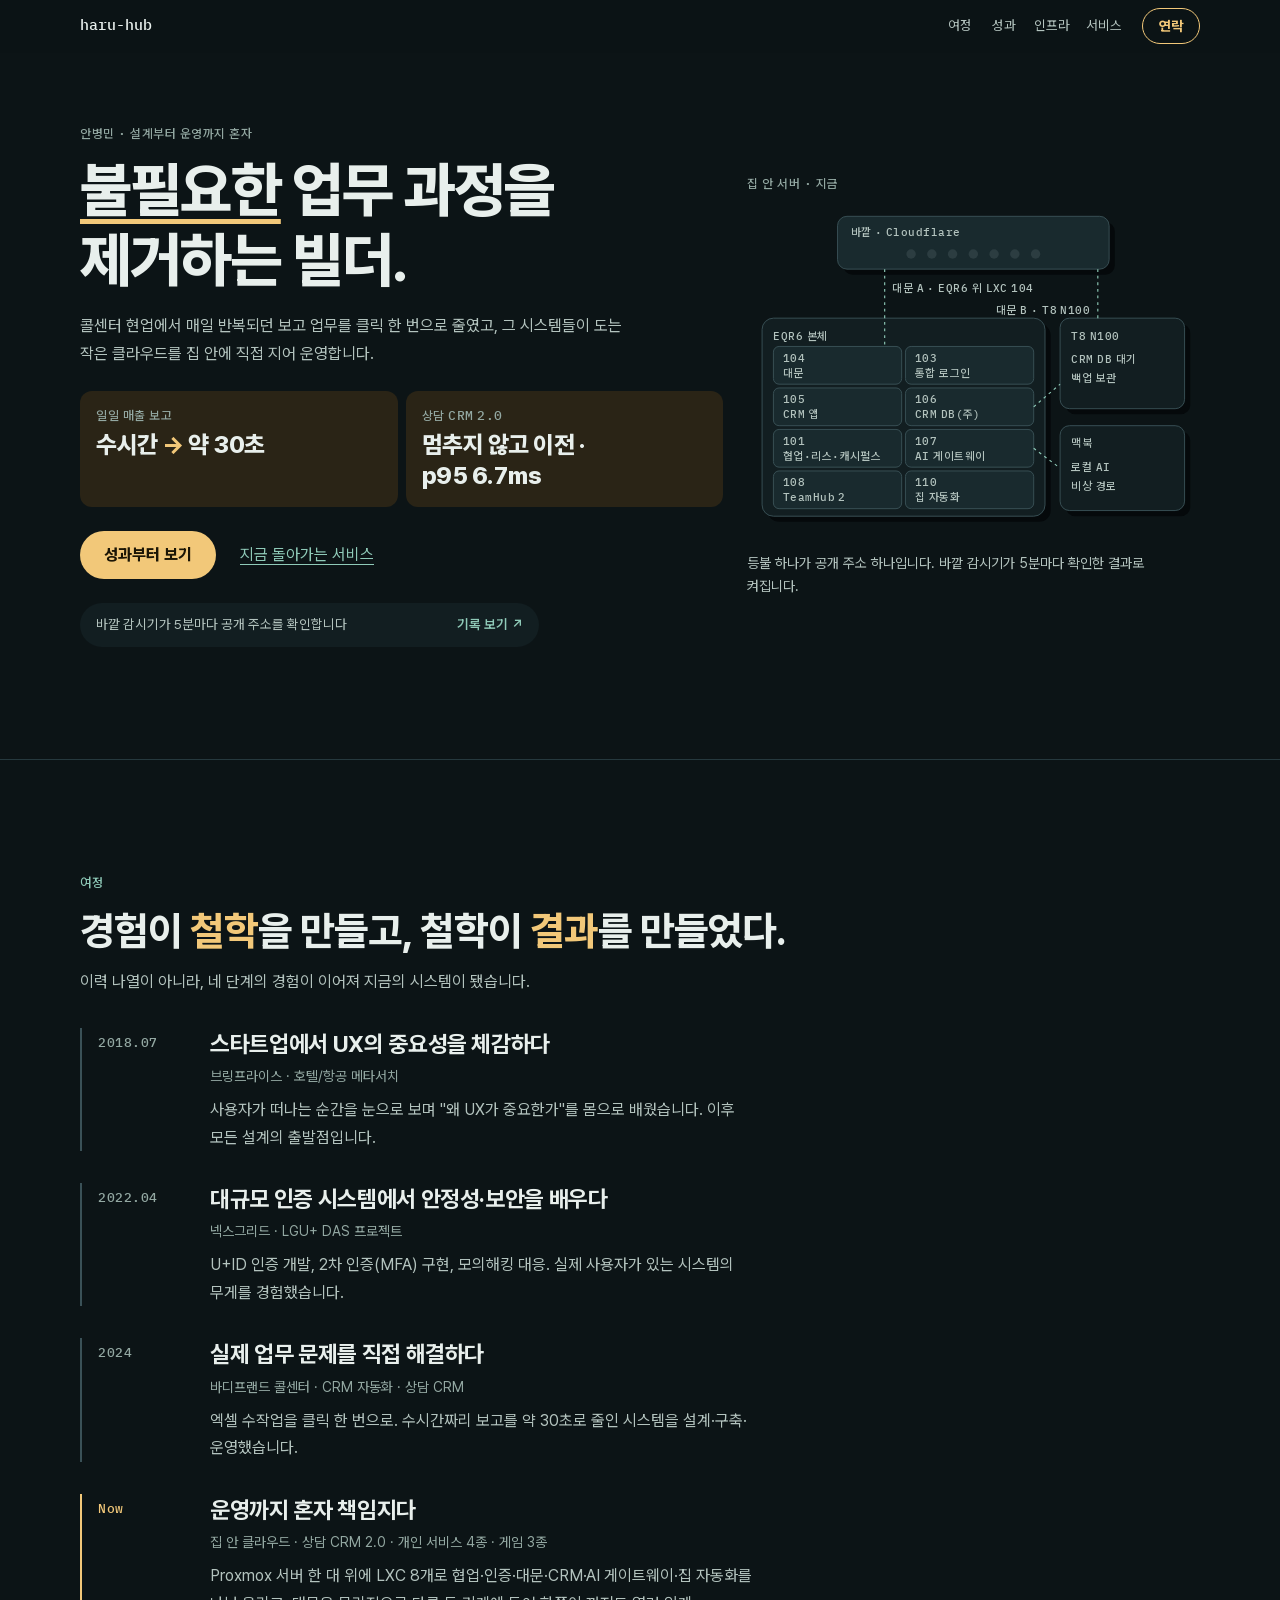
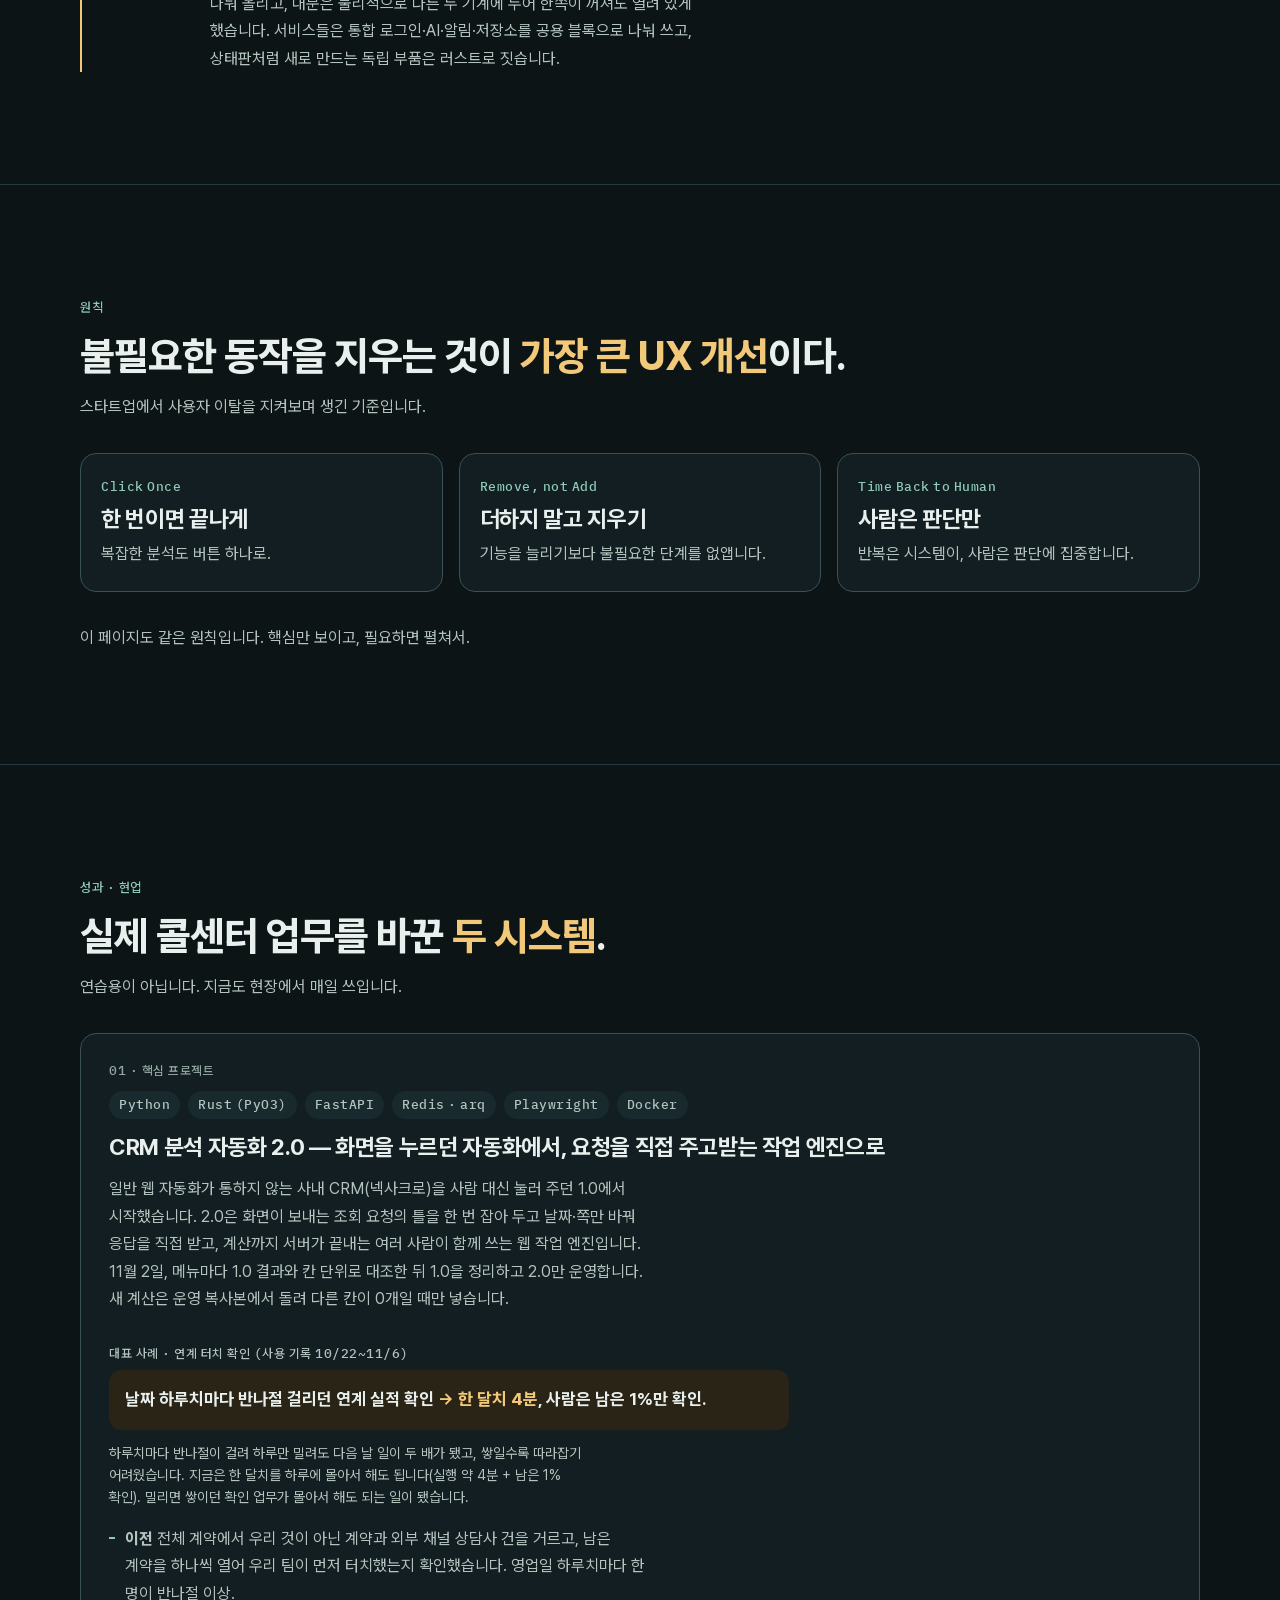
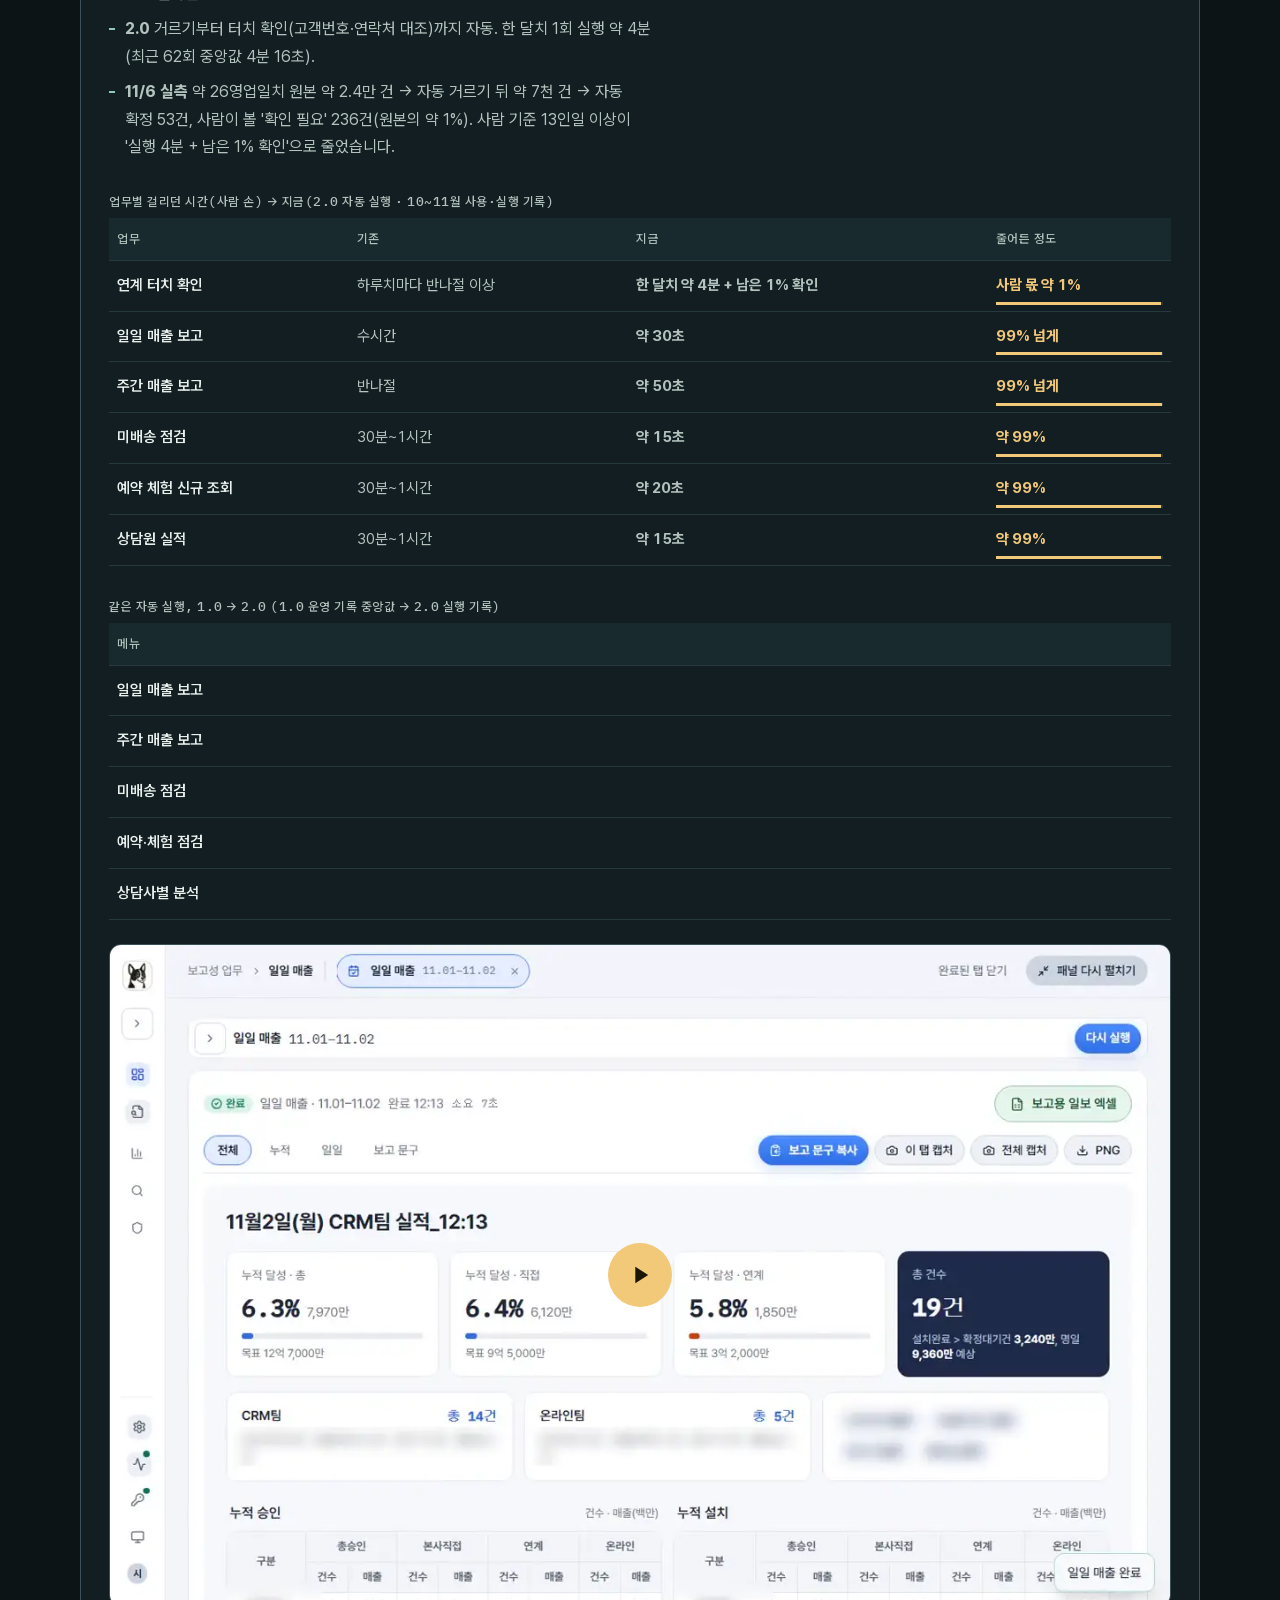
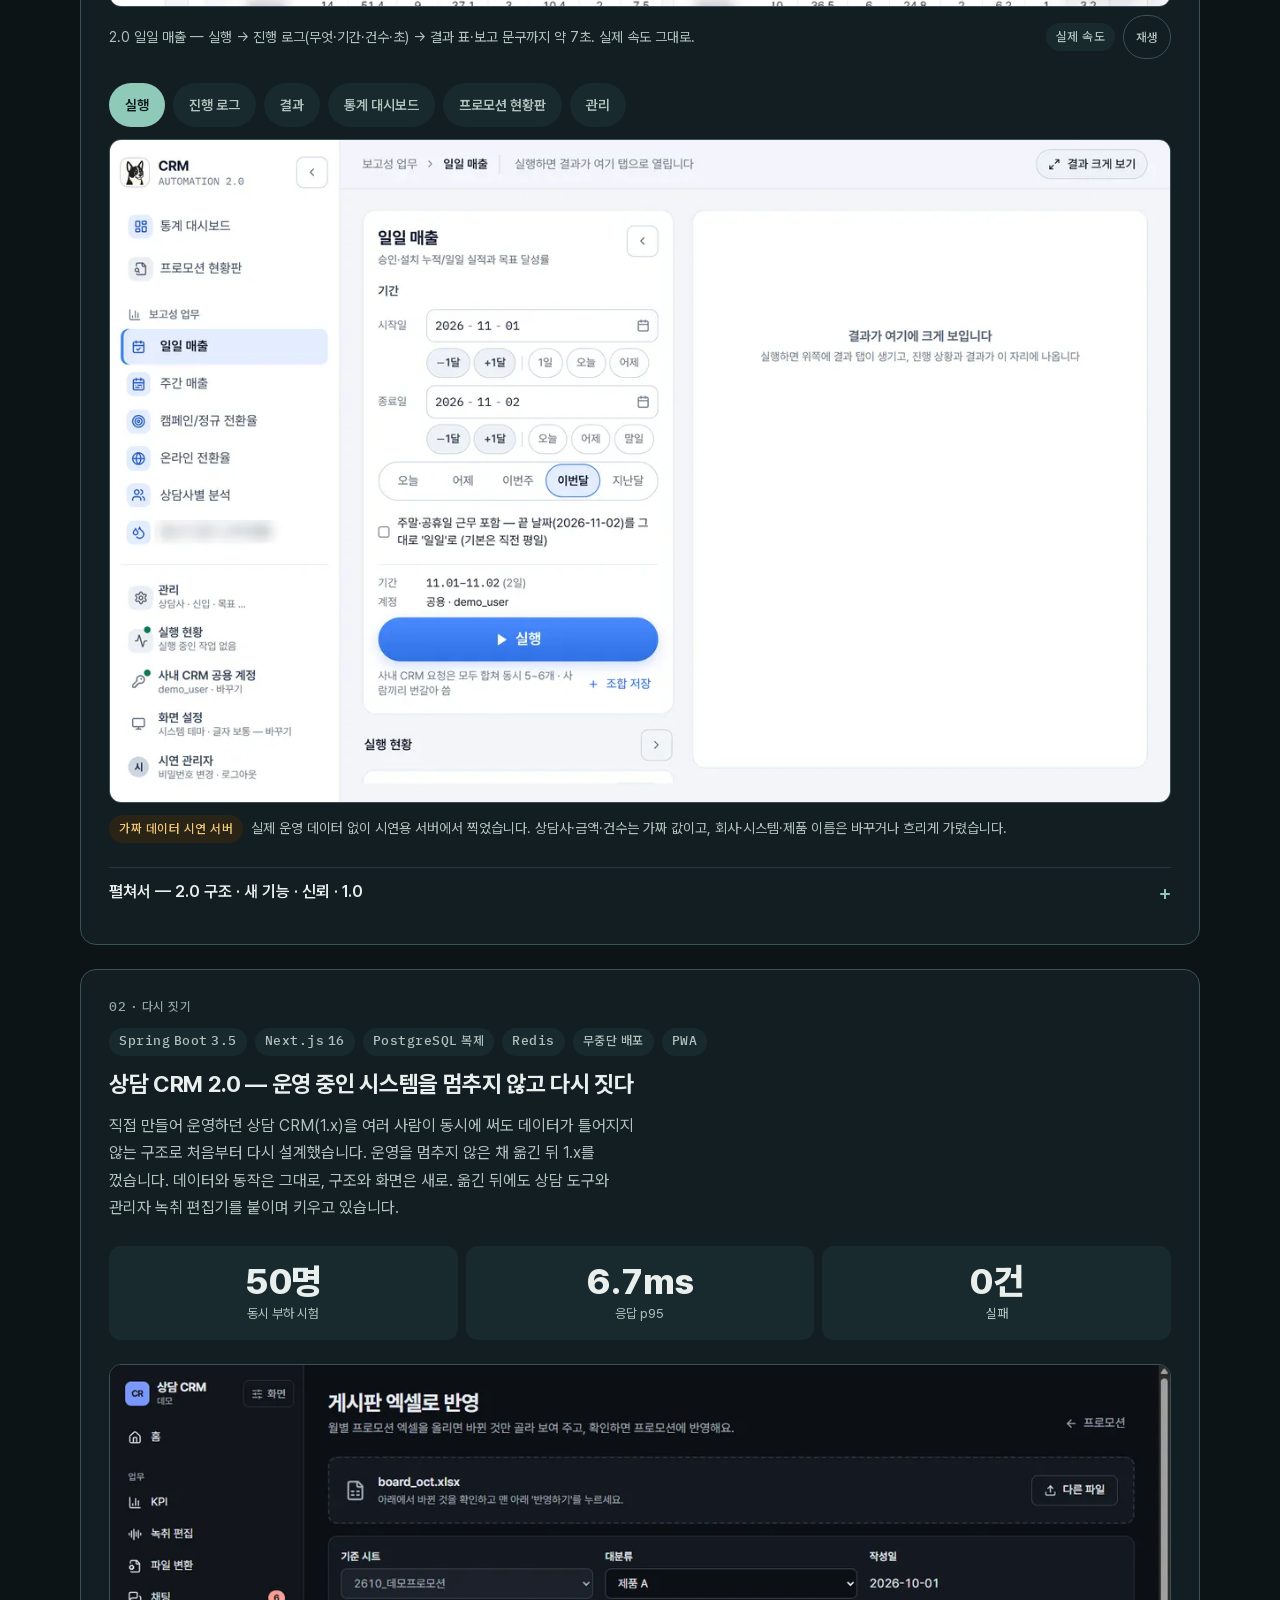
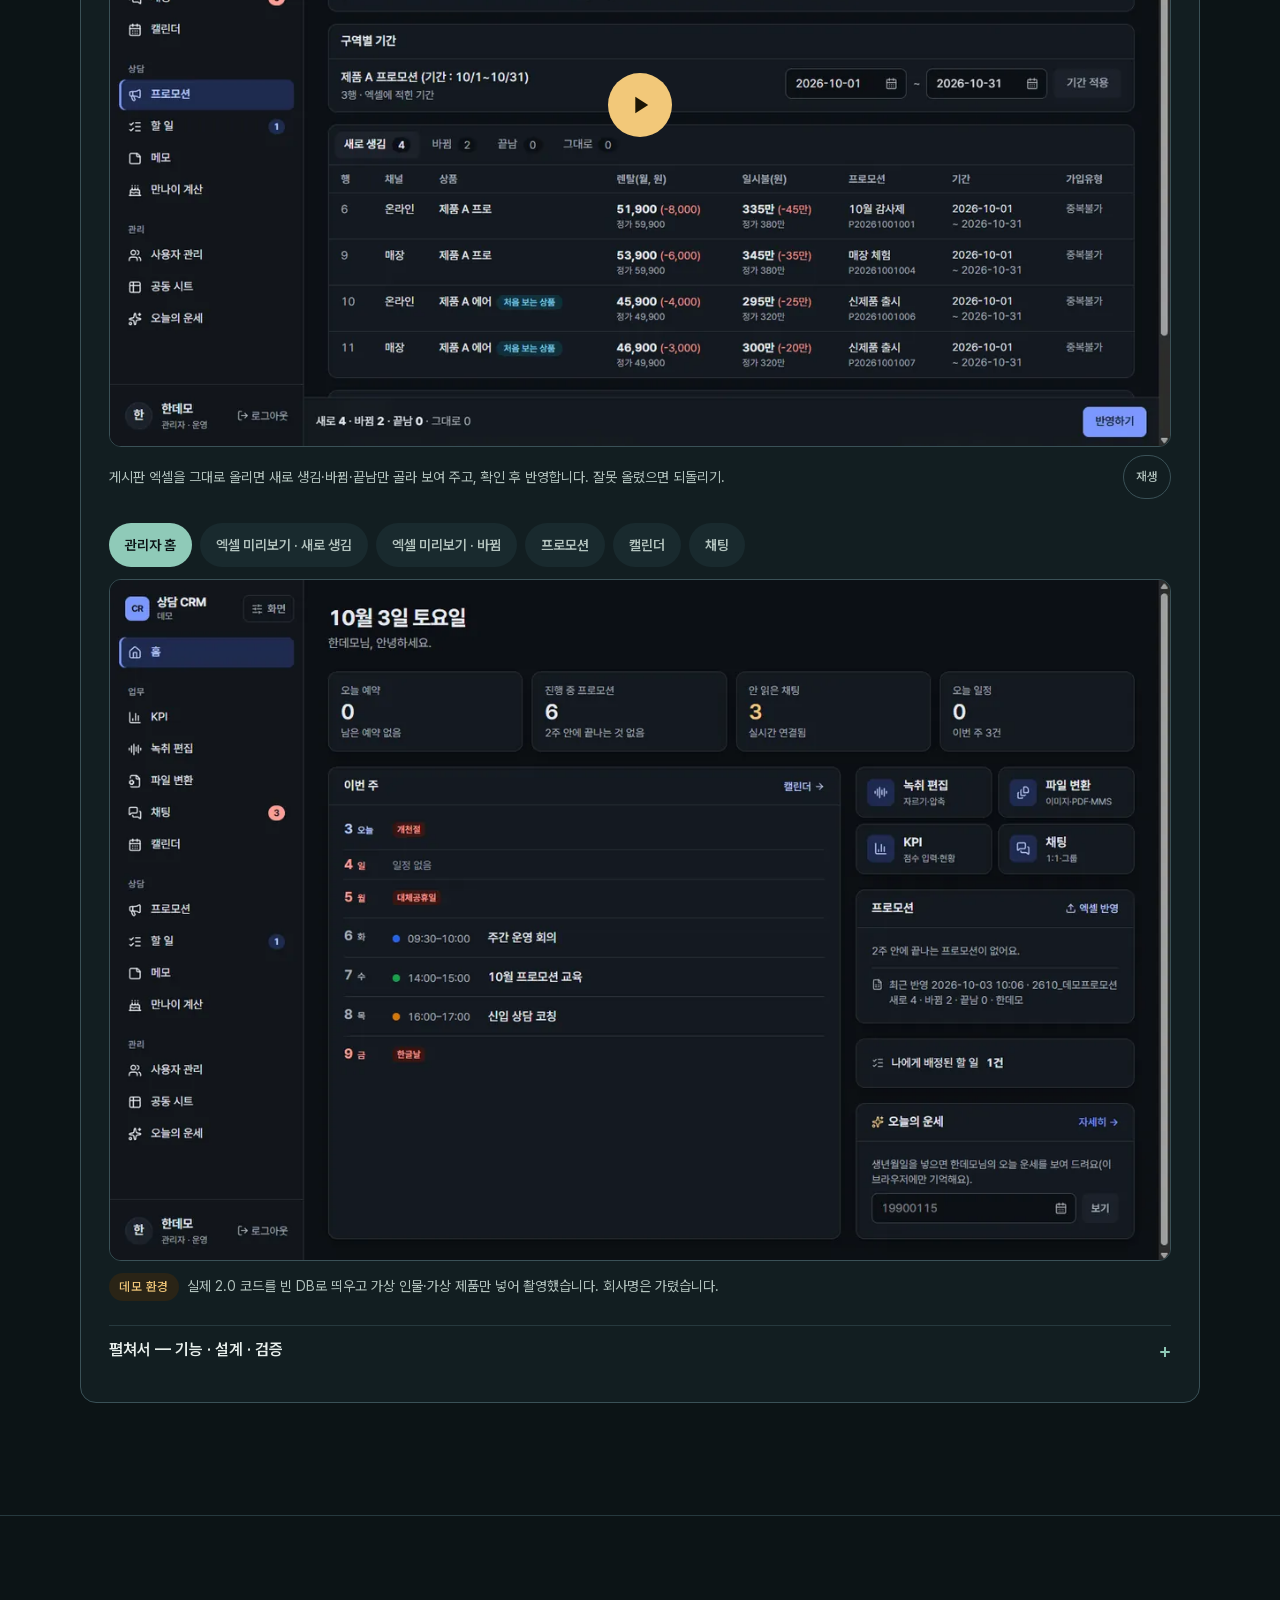
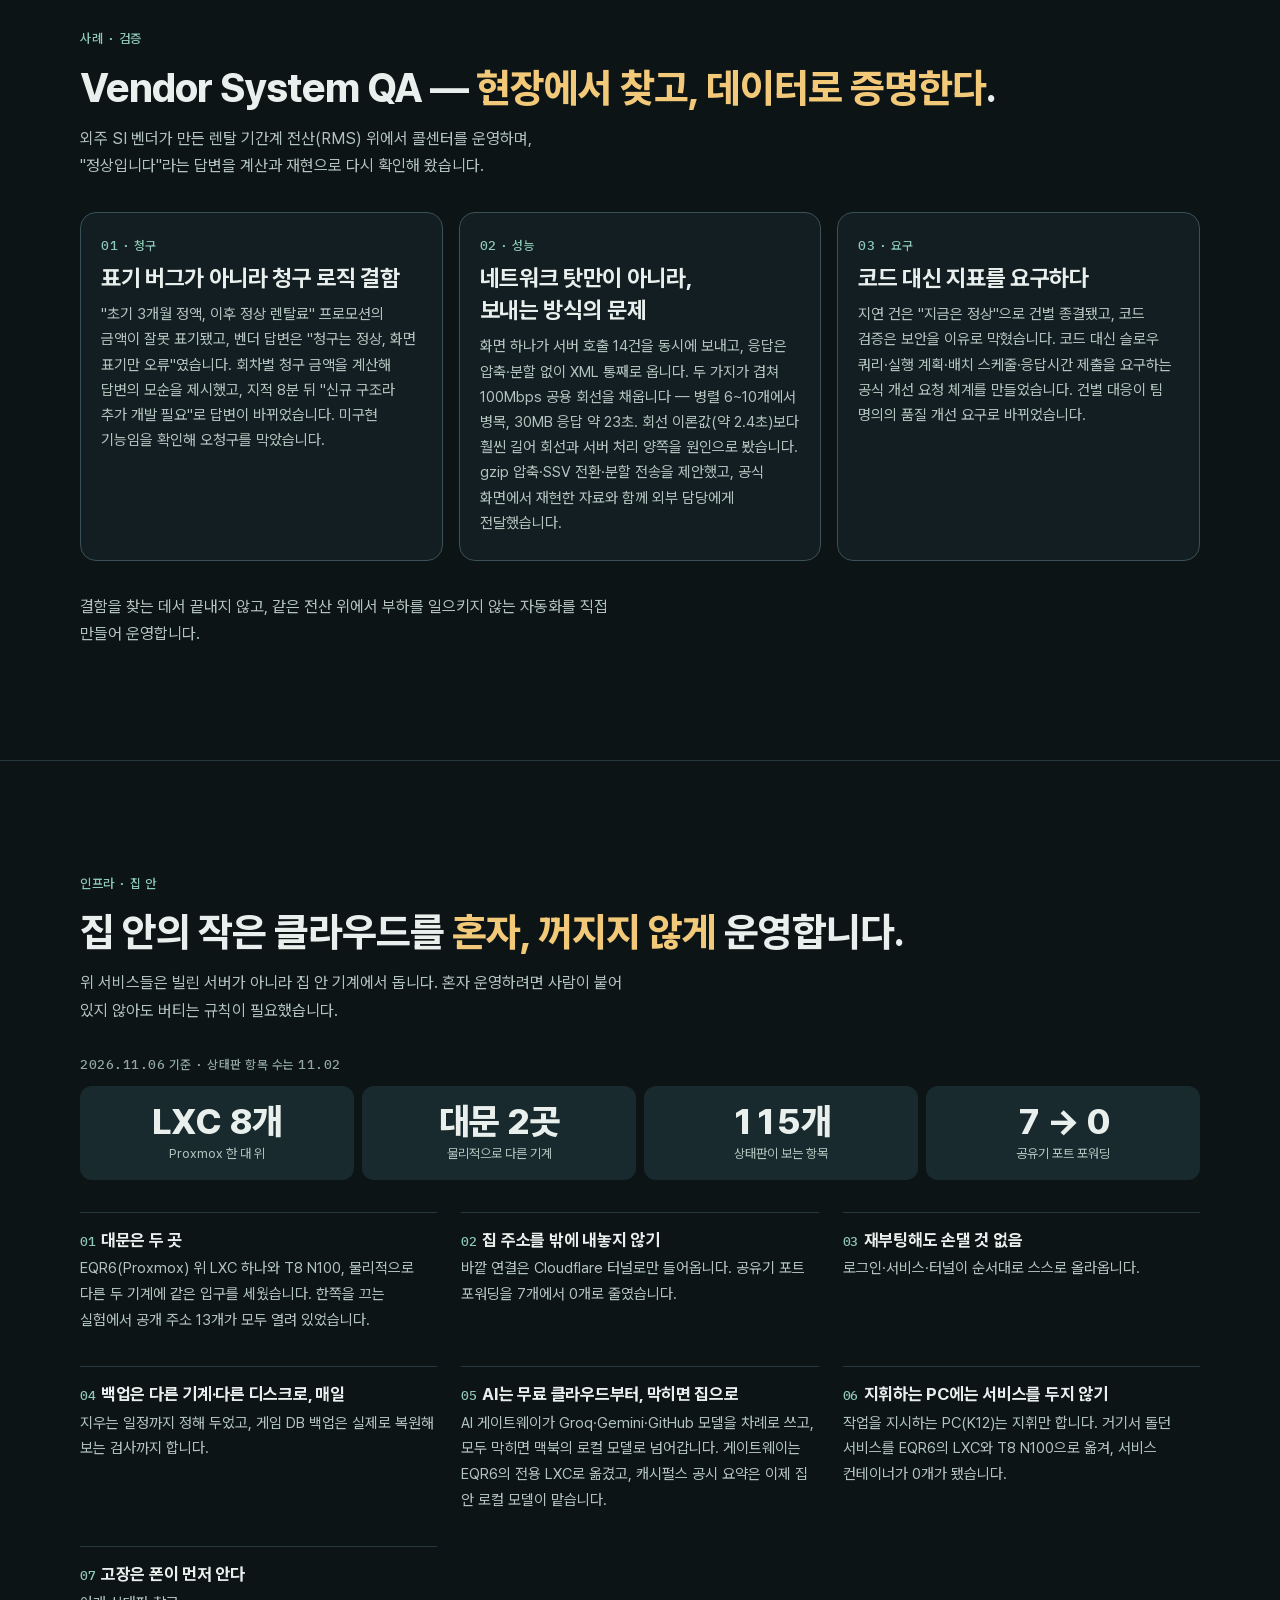
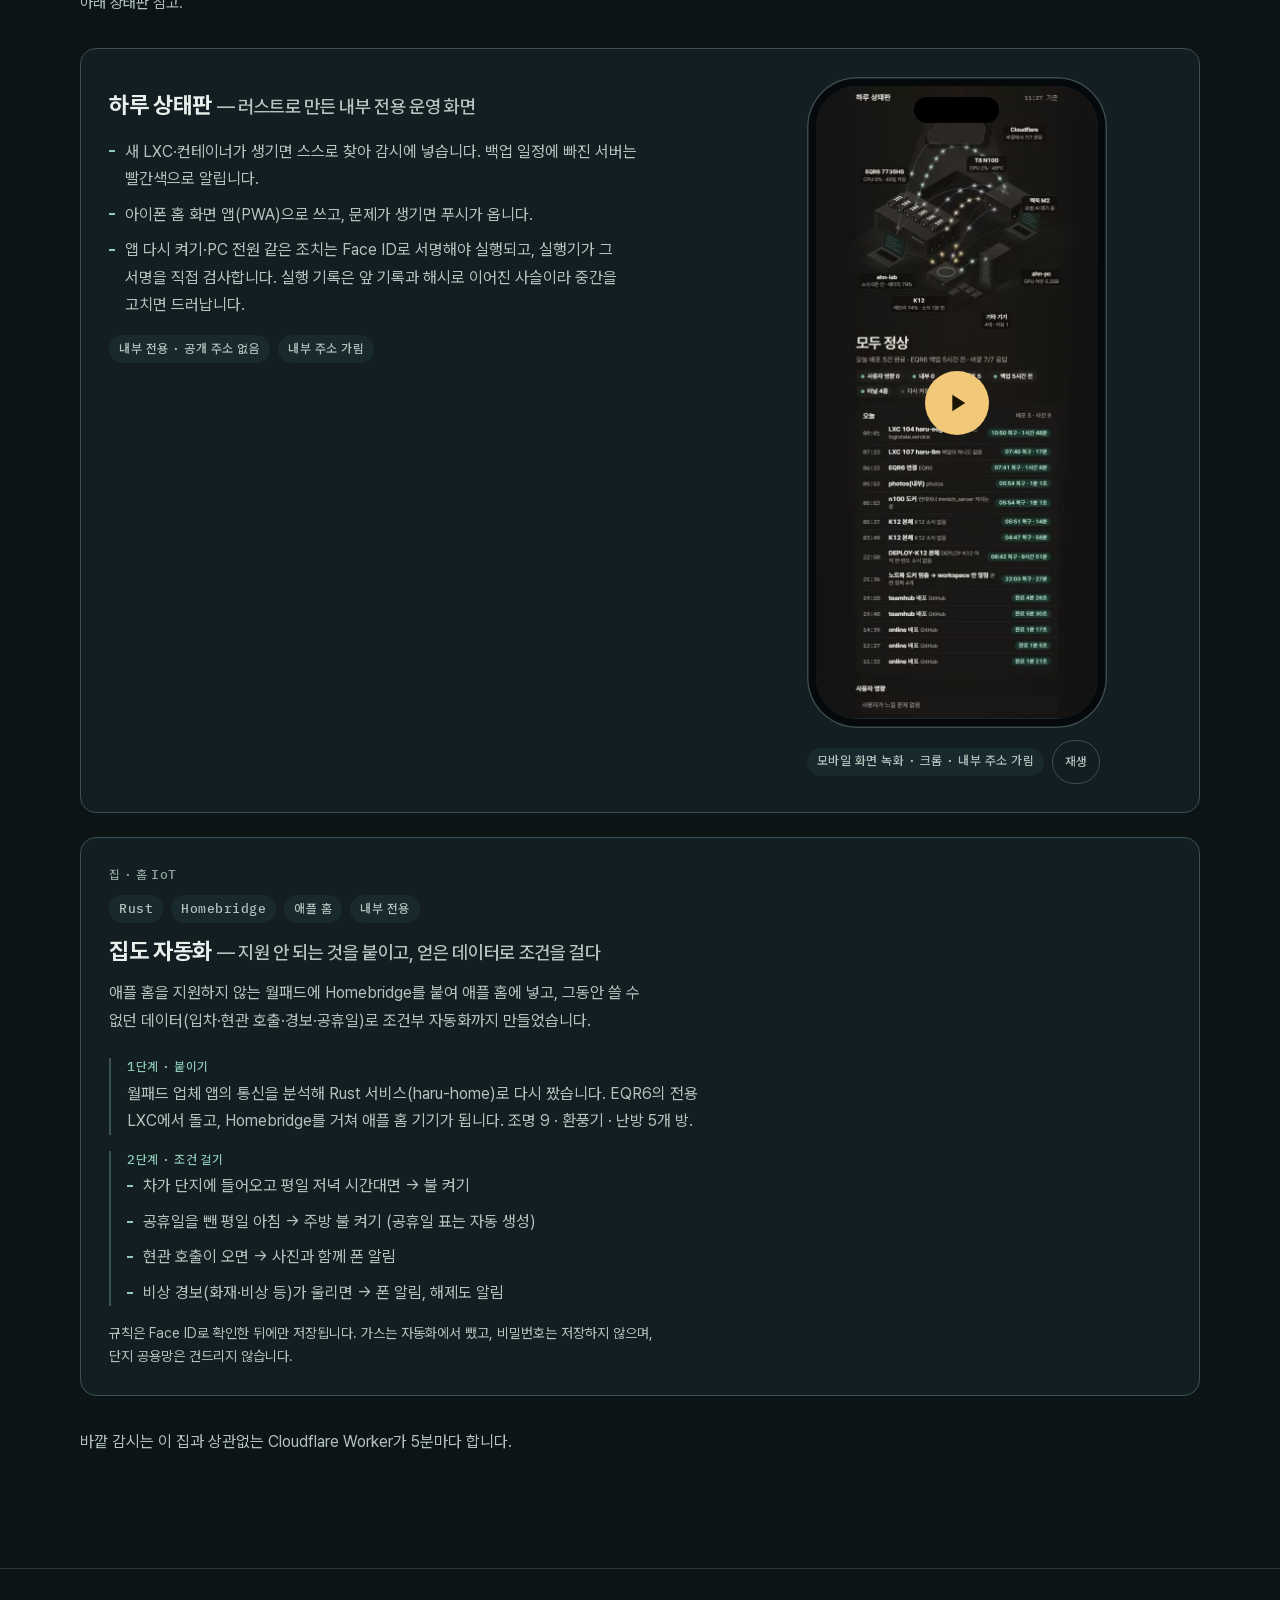
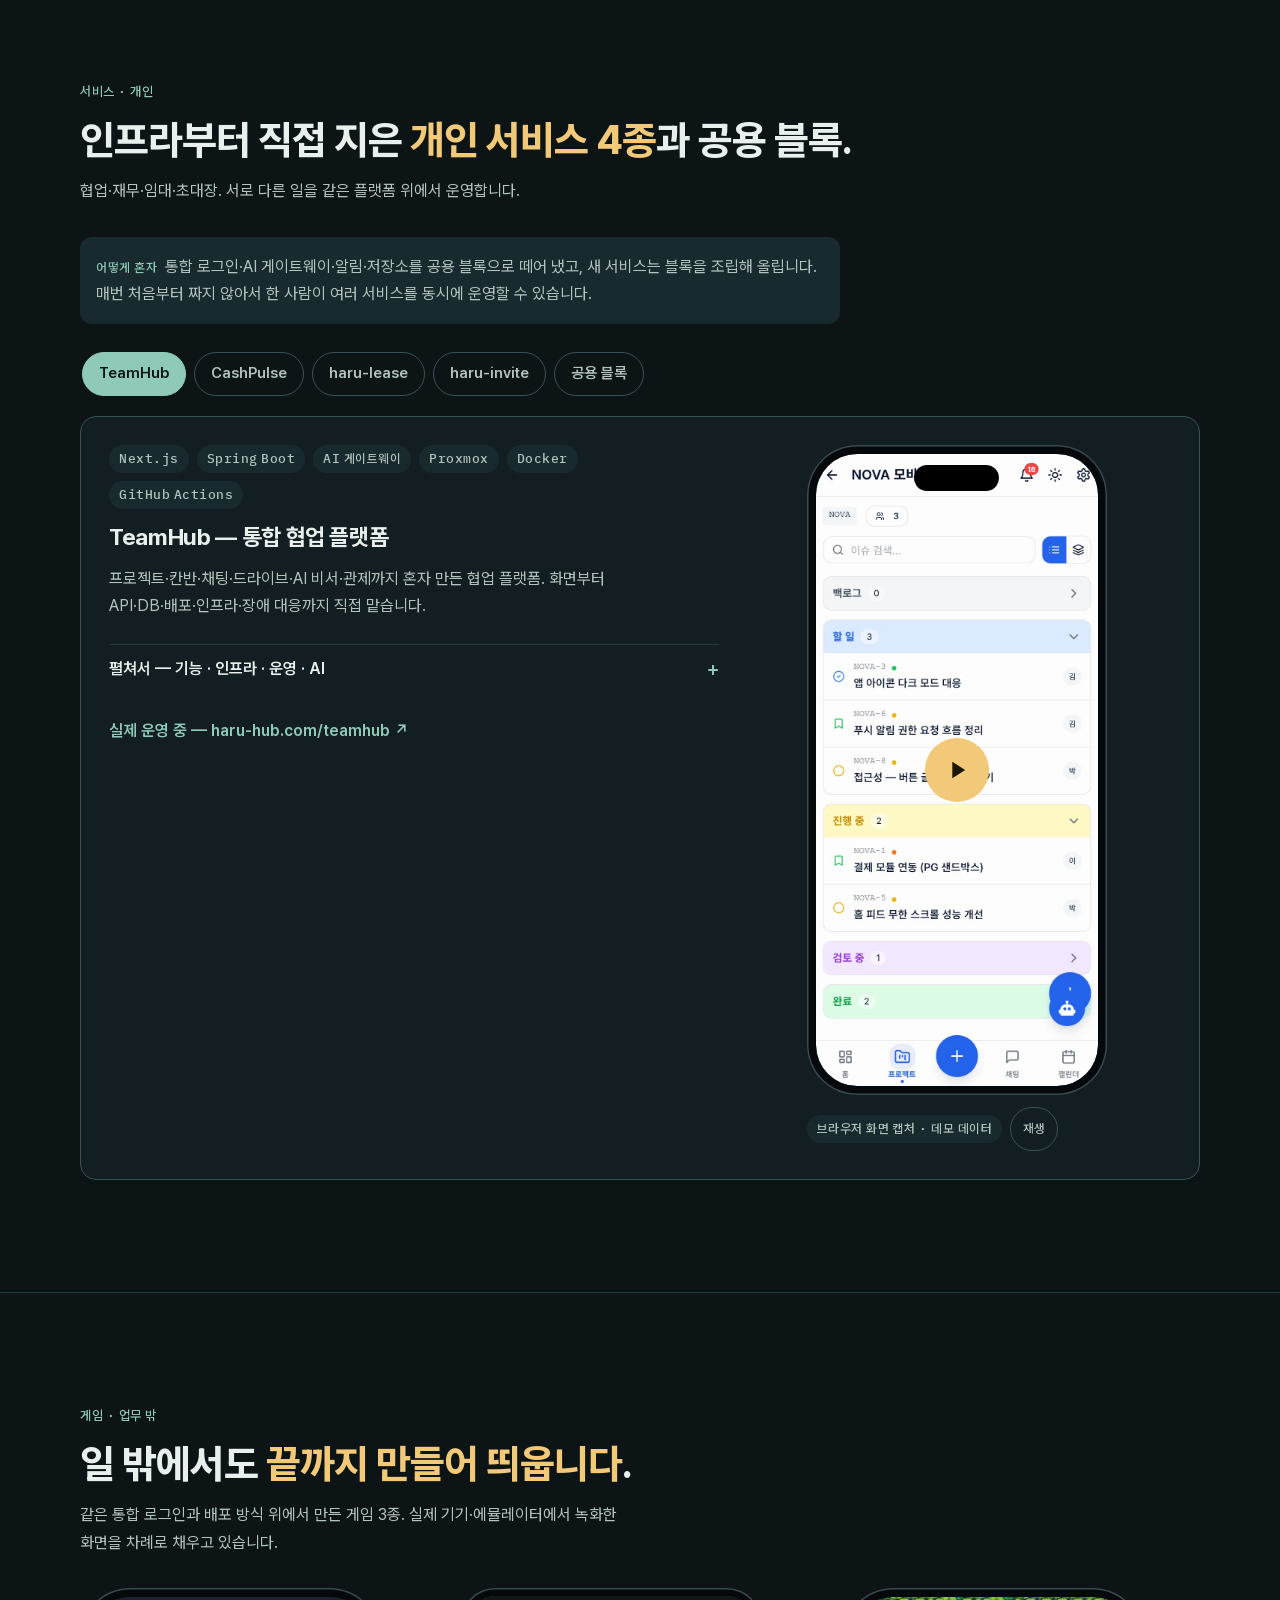
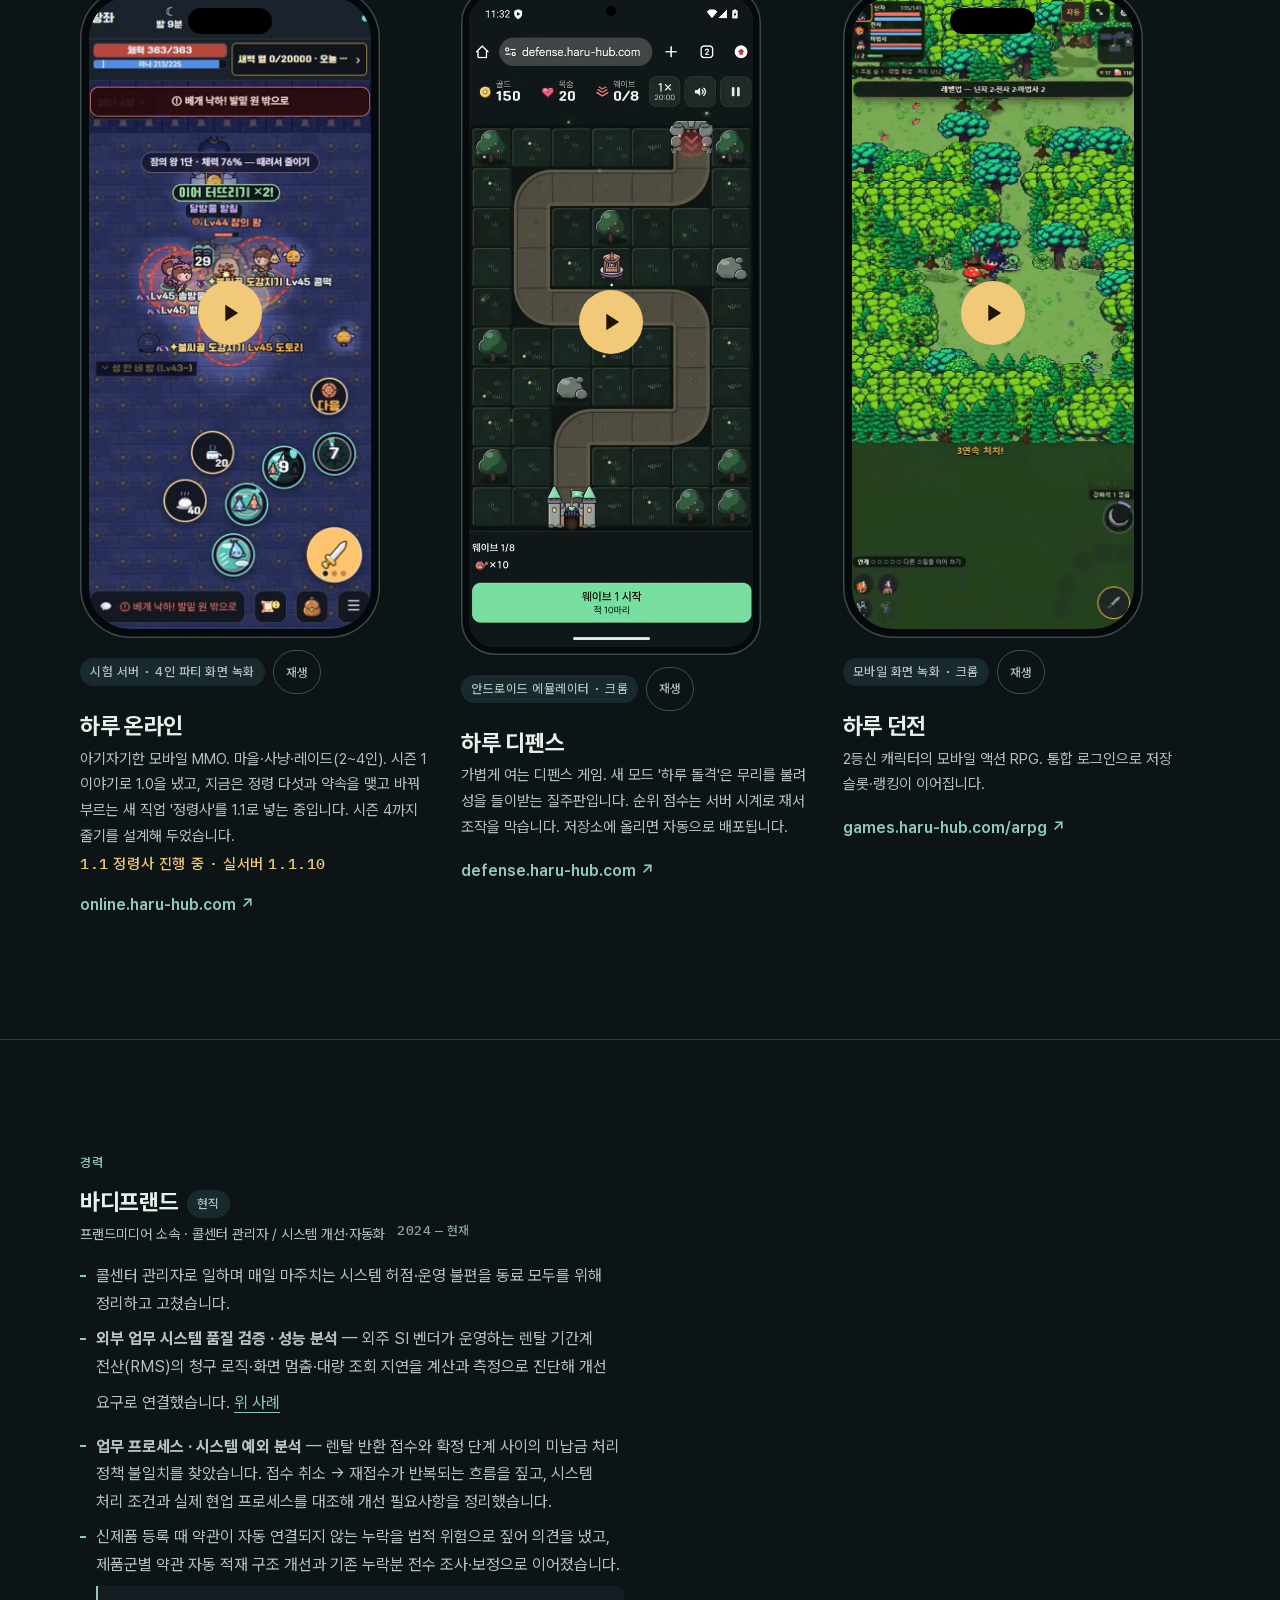
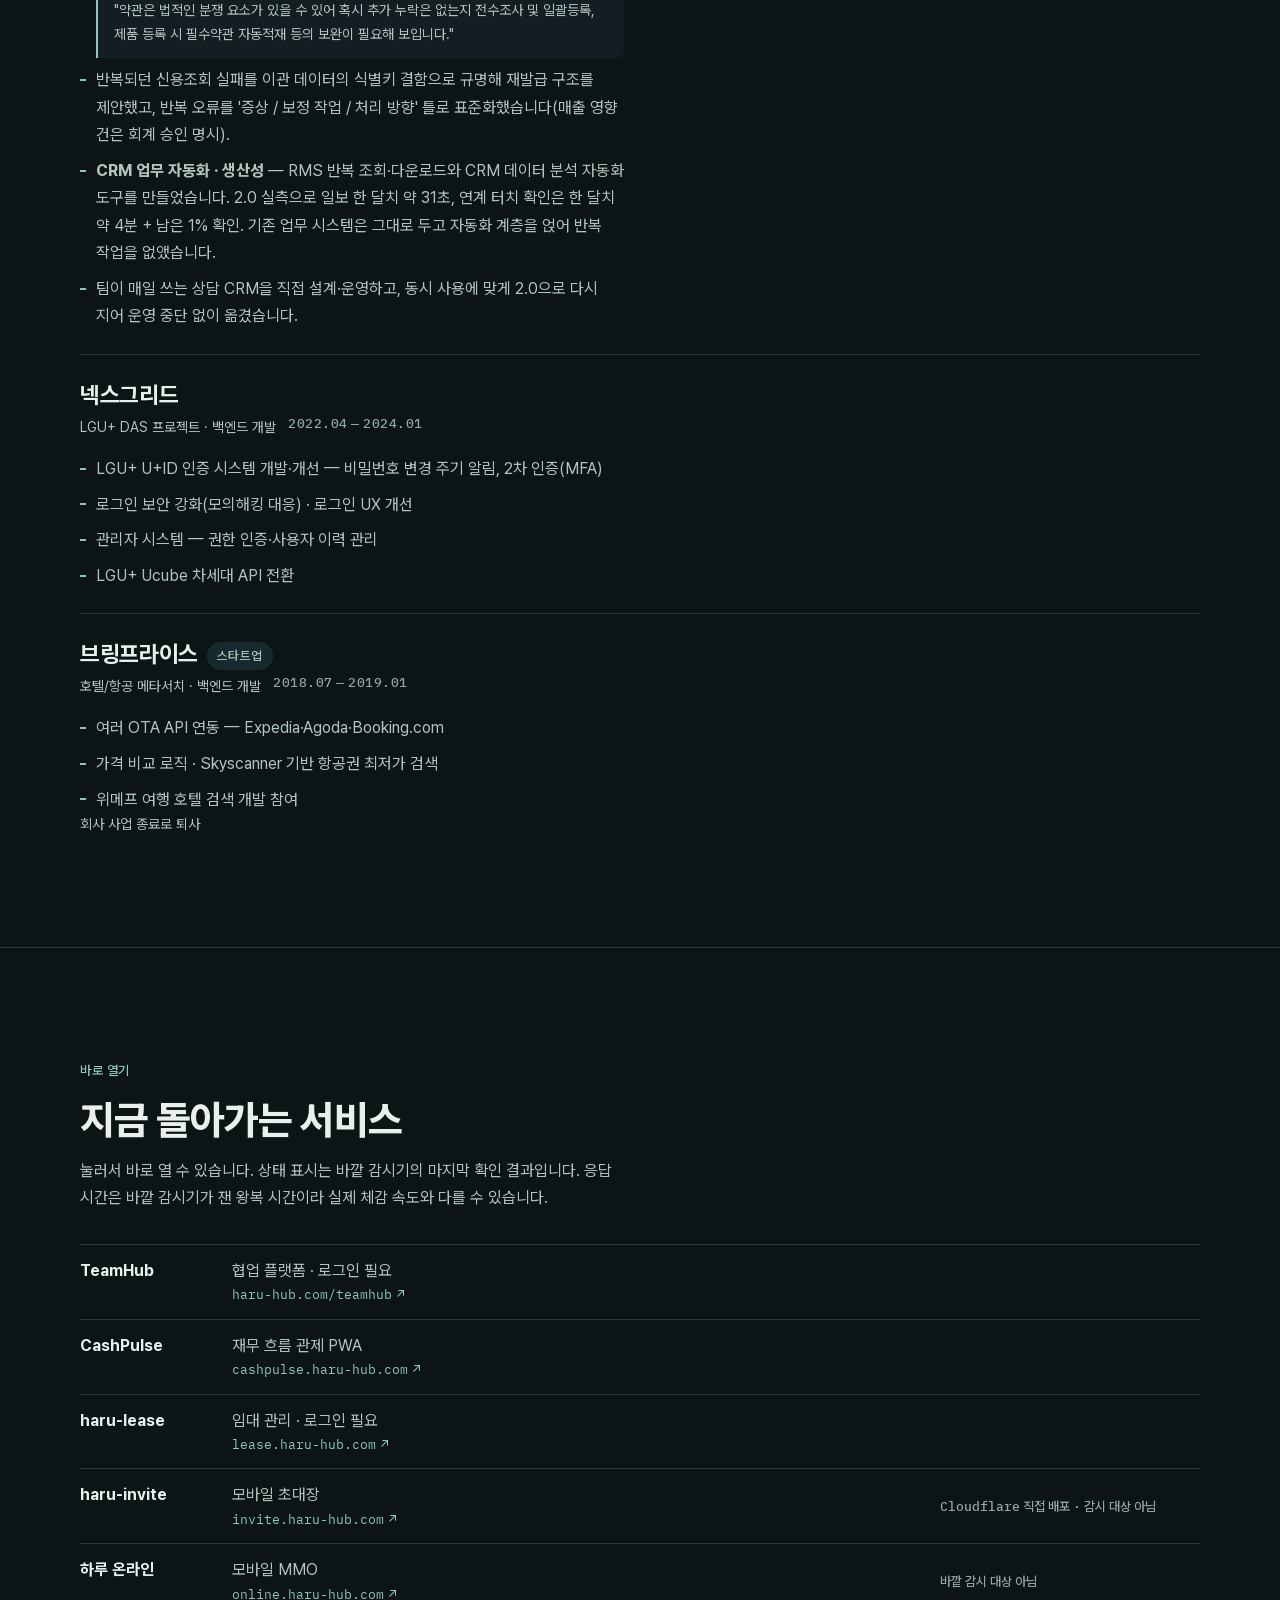
==== commit 3d66a190: "copy: 하루 온라인 상태 줄 실서버 1.1.10 Co-Authored-By: Claude Opus 5.5 <noreply@anthropic.com>" ====
--- a/index.html
+++ b/index.html
@@ -539,7 +539,7 @@
         </figure>
         <h3>하루 온라인</h3>
         <p>아기자기한 모바일 MMO. 마을·사냥·레이드(2~4인). 시즌 1 이야기로 1.0을 냈고, 지금은 정령 다섯과 약속을 맺고 바꿔 부르는 새 직업 '정령사'를 1.1로 넣는 중입니다. 시즌 4까지 줄기를 설계해 두었습니다.</p>
-        <p class="meta status-line">1.1 정령사 진행 중 · 실서버 1.1.9</p>
+        <p class="meta status-line">1.1 정령사 진행 중 · 실서버 1.1.10</p>
         <a class="go" href="https://online.haru-hub.com" target="_blank" rel="noopener">online.haru-hub.com ↗</a>
       </li>
       <li class="game">
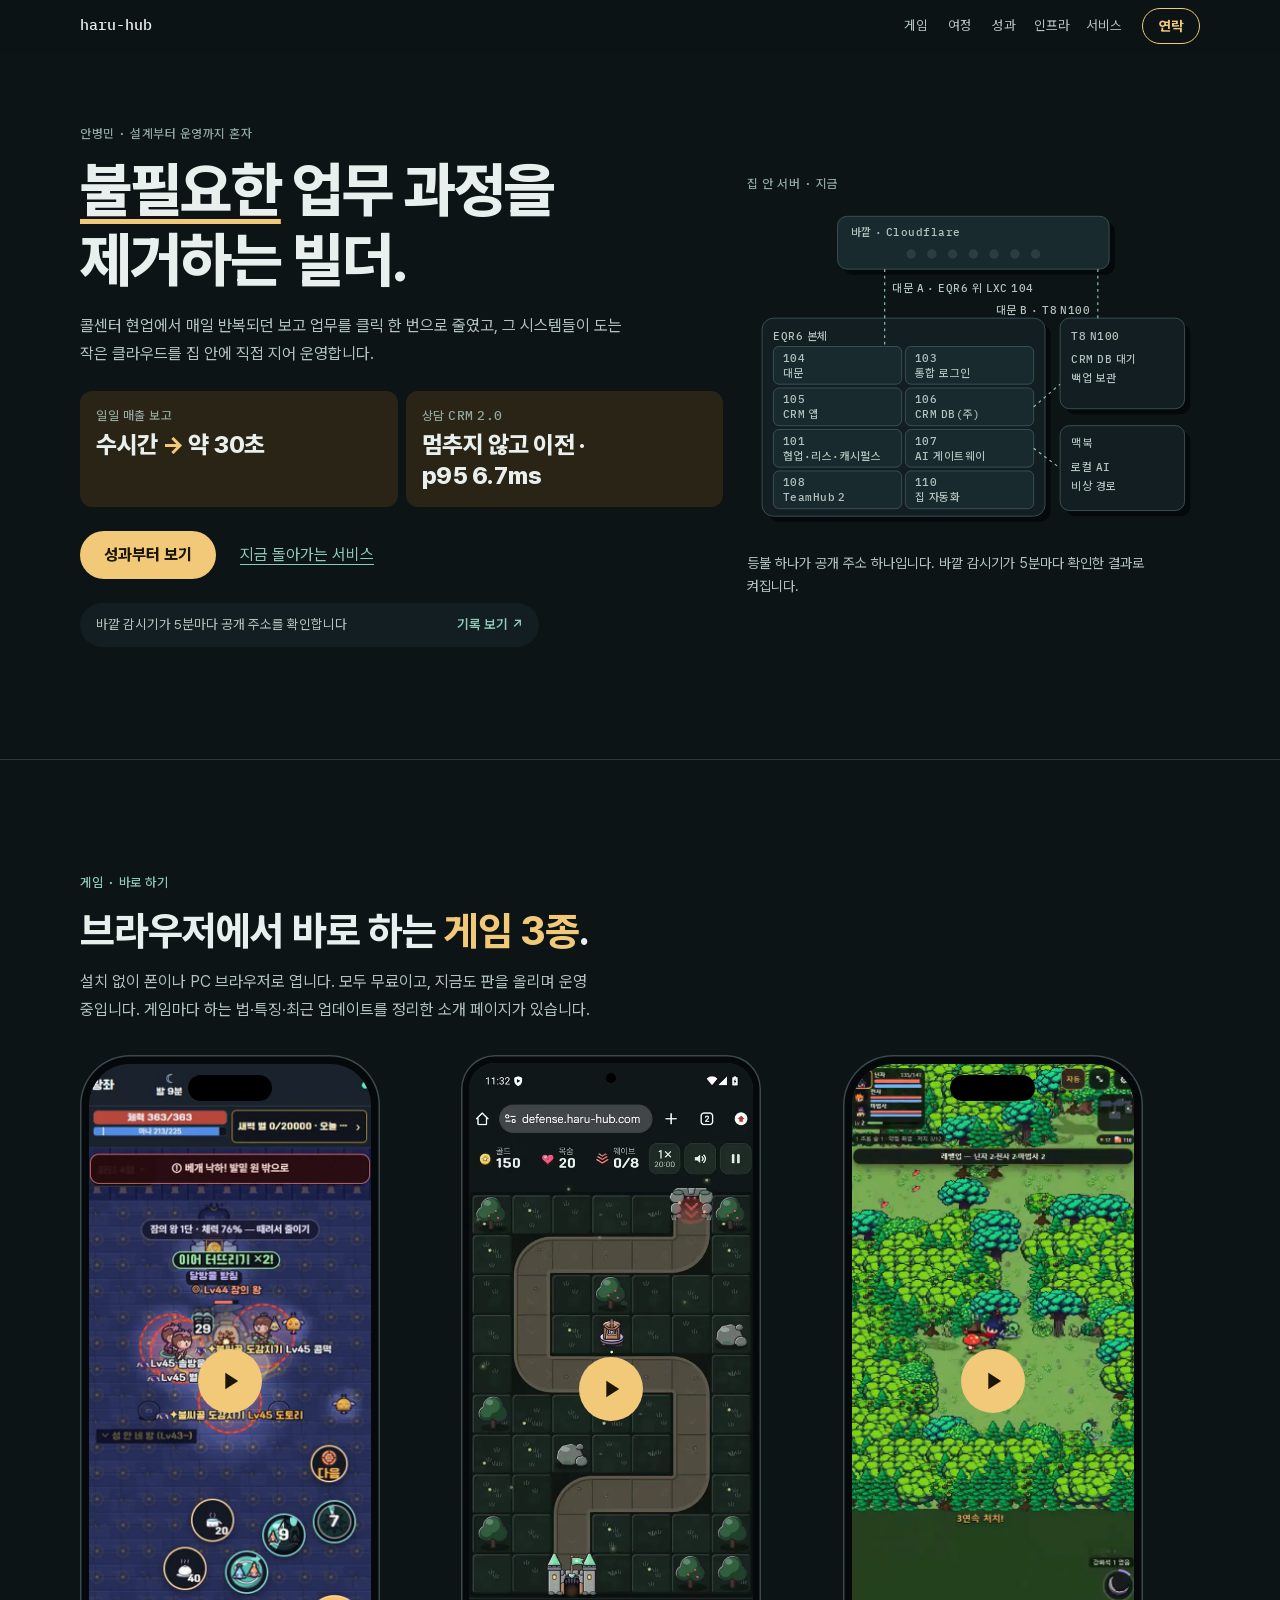
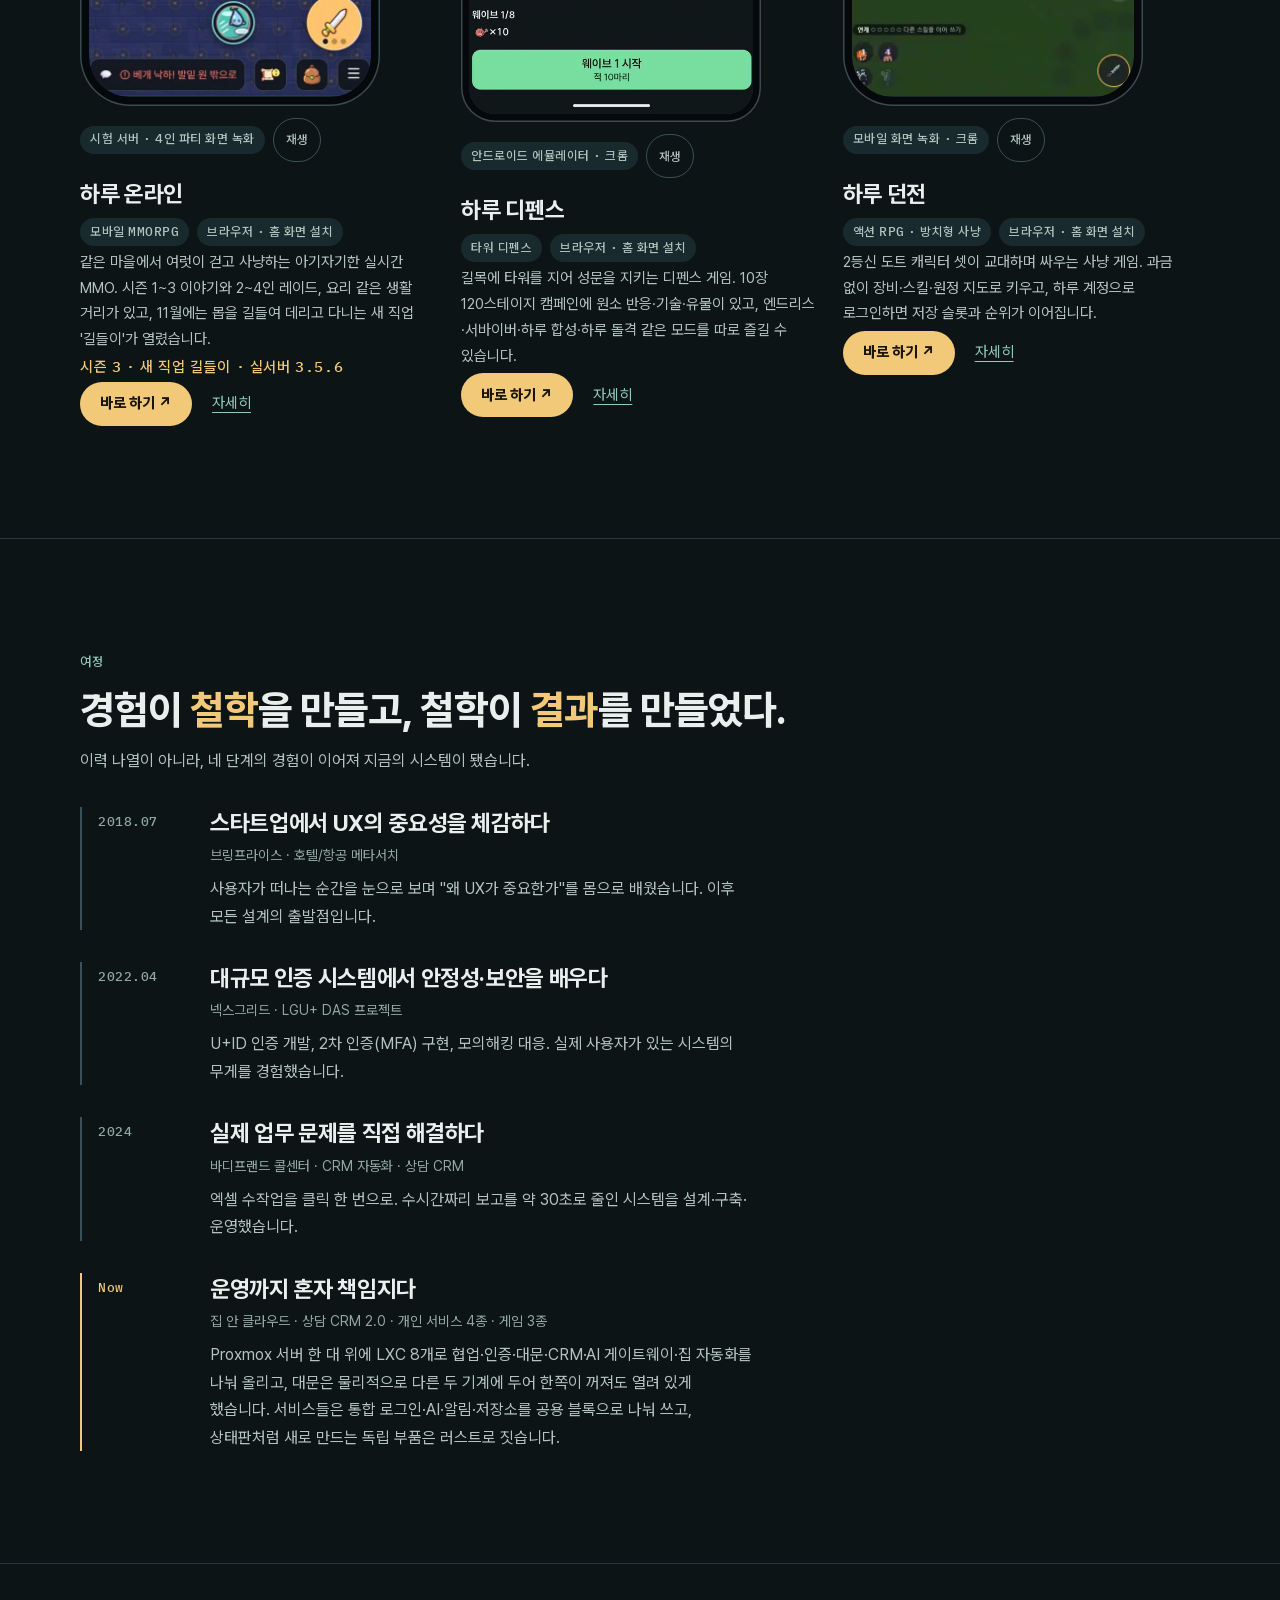
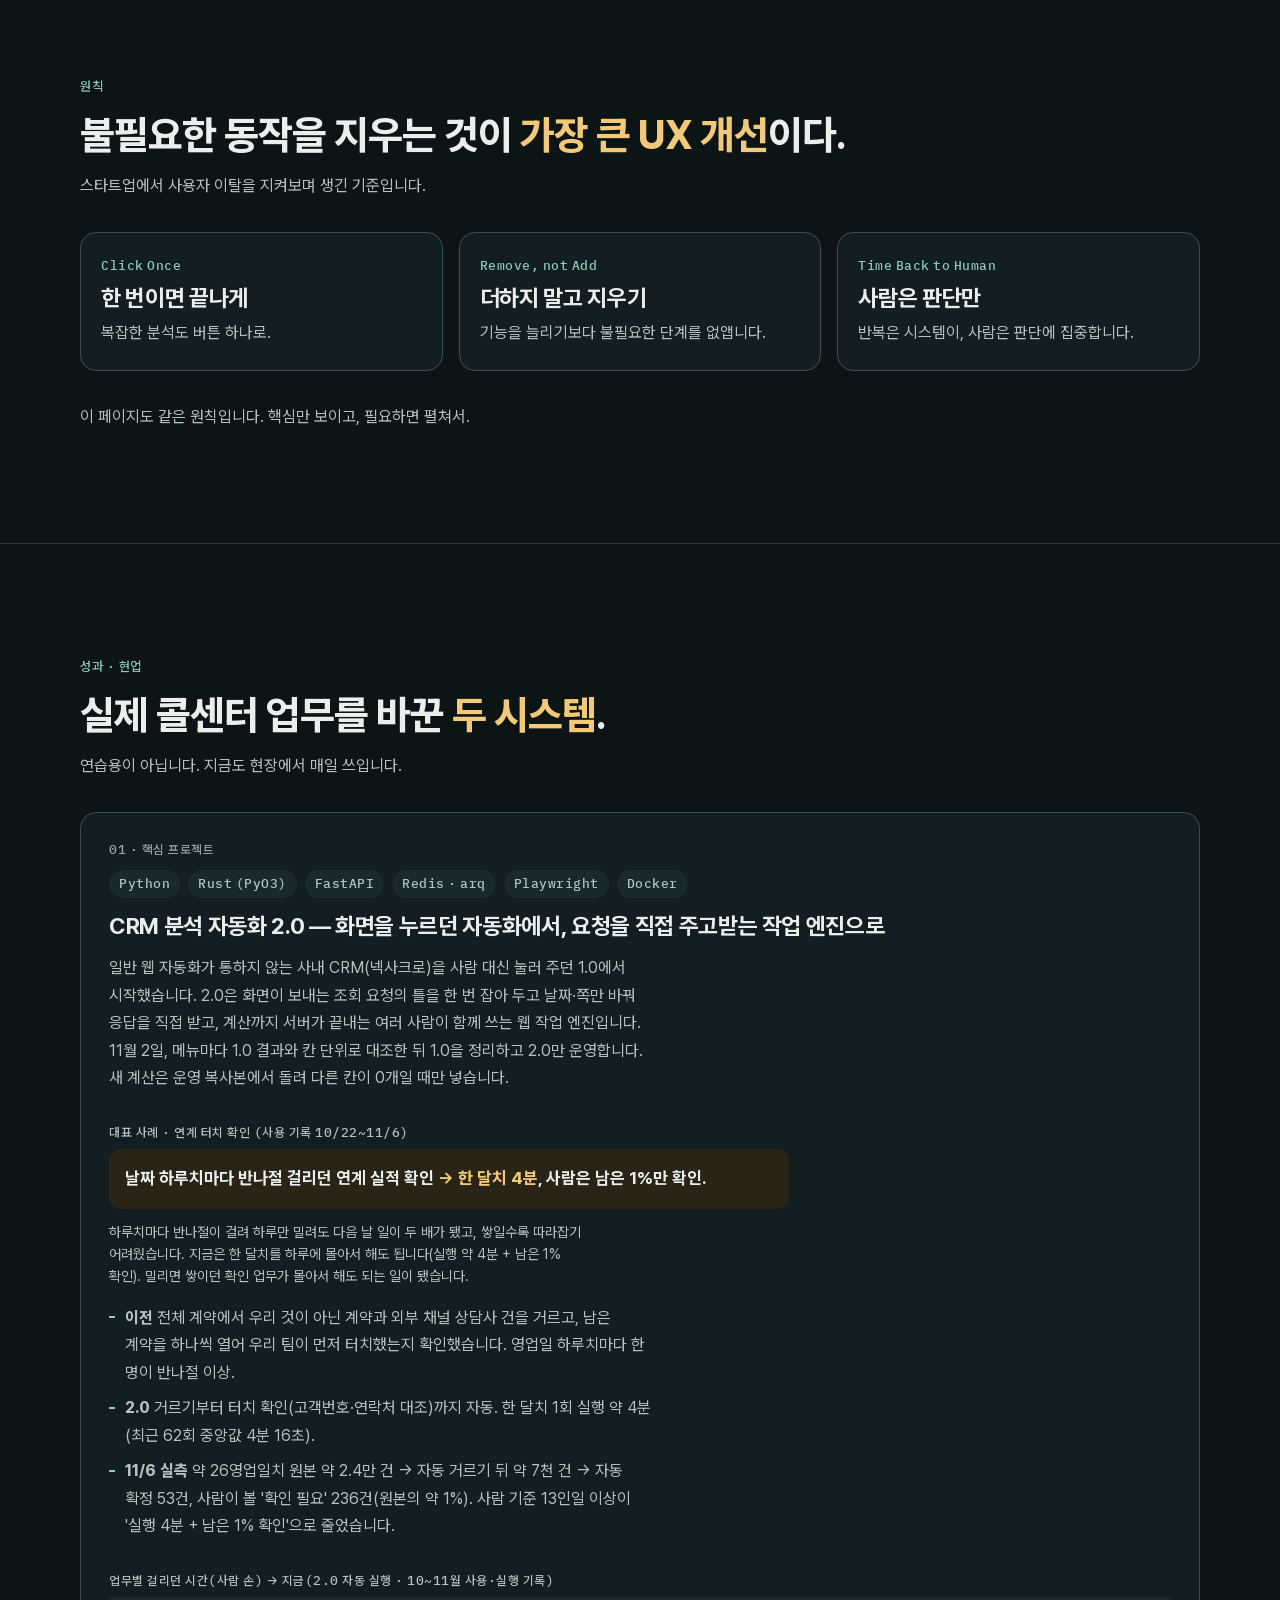
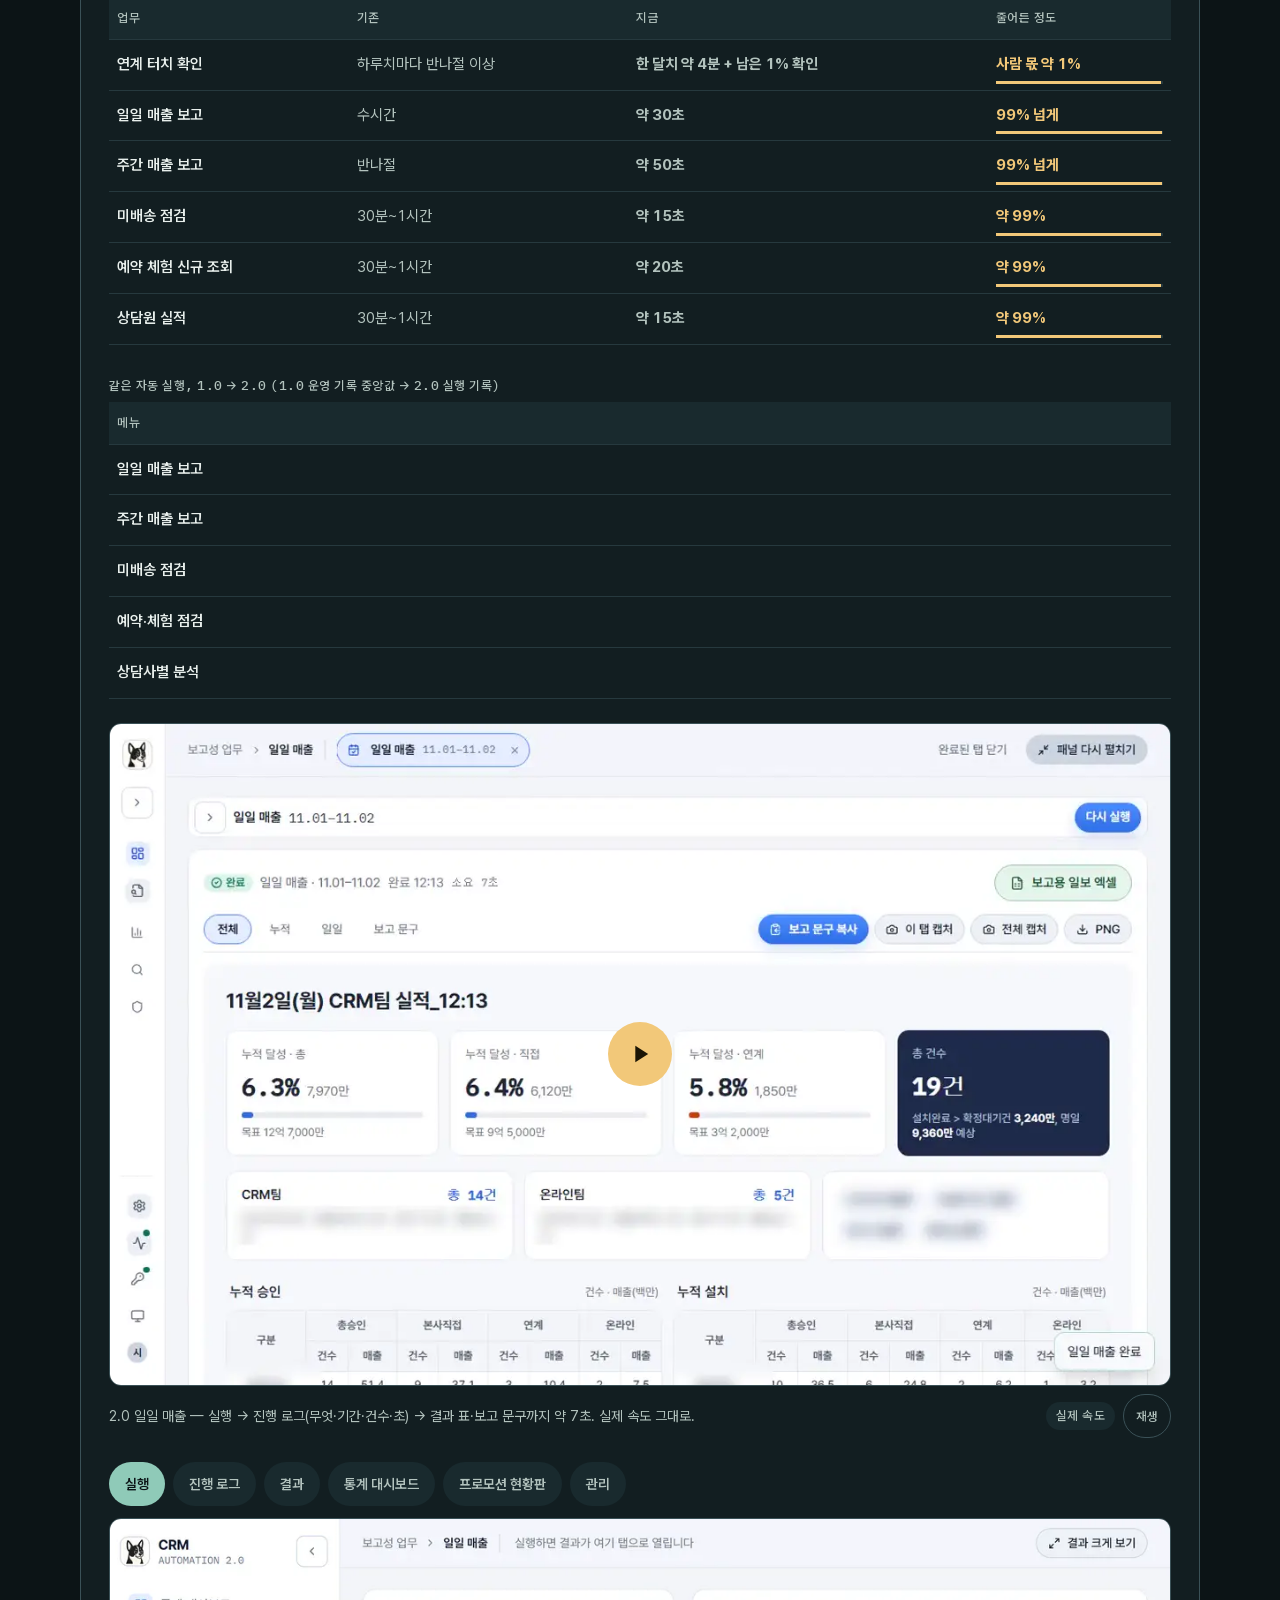
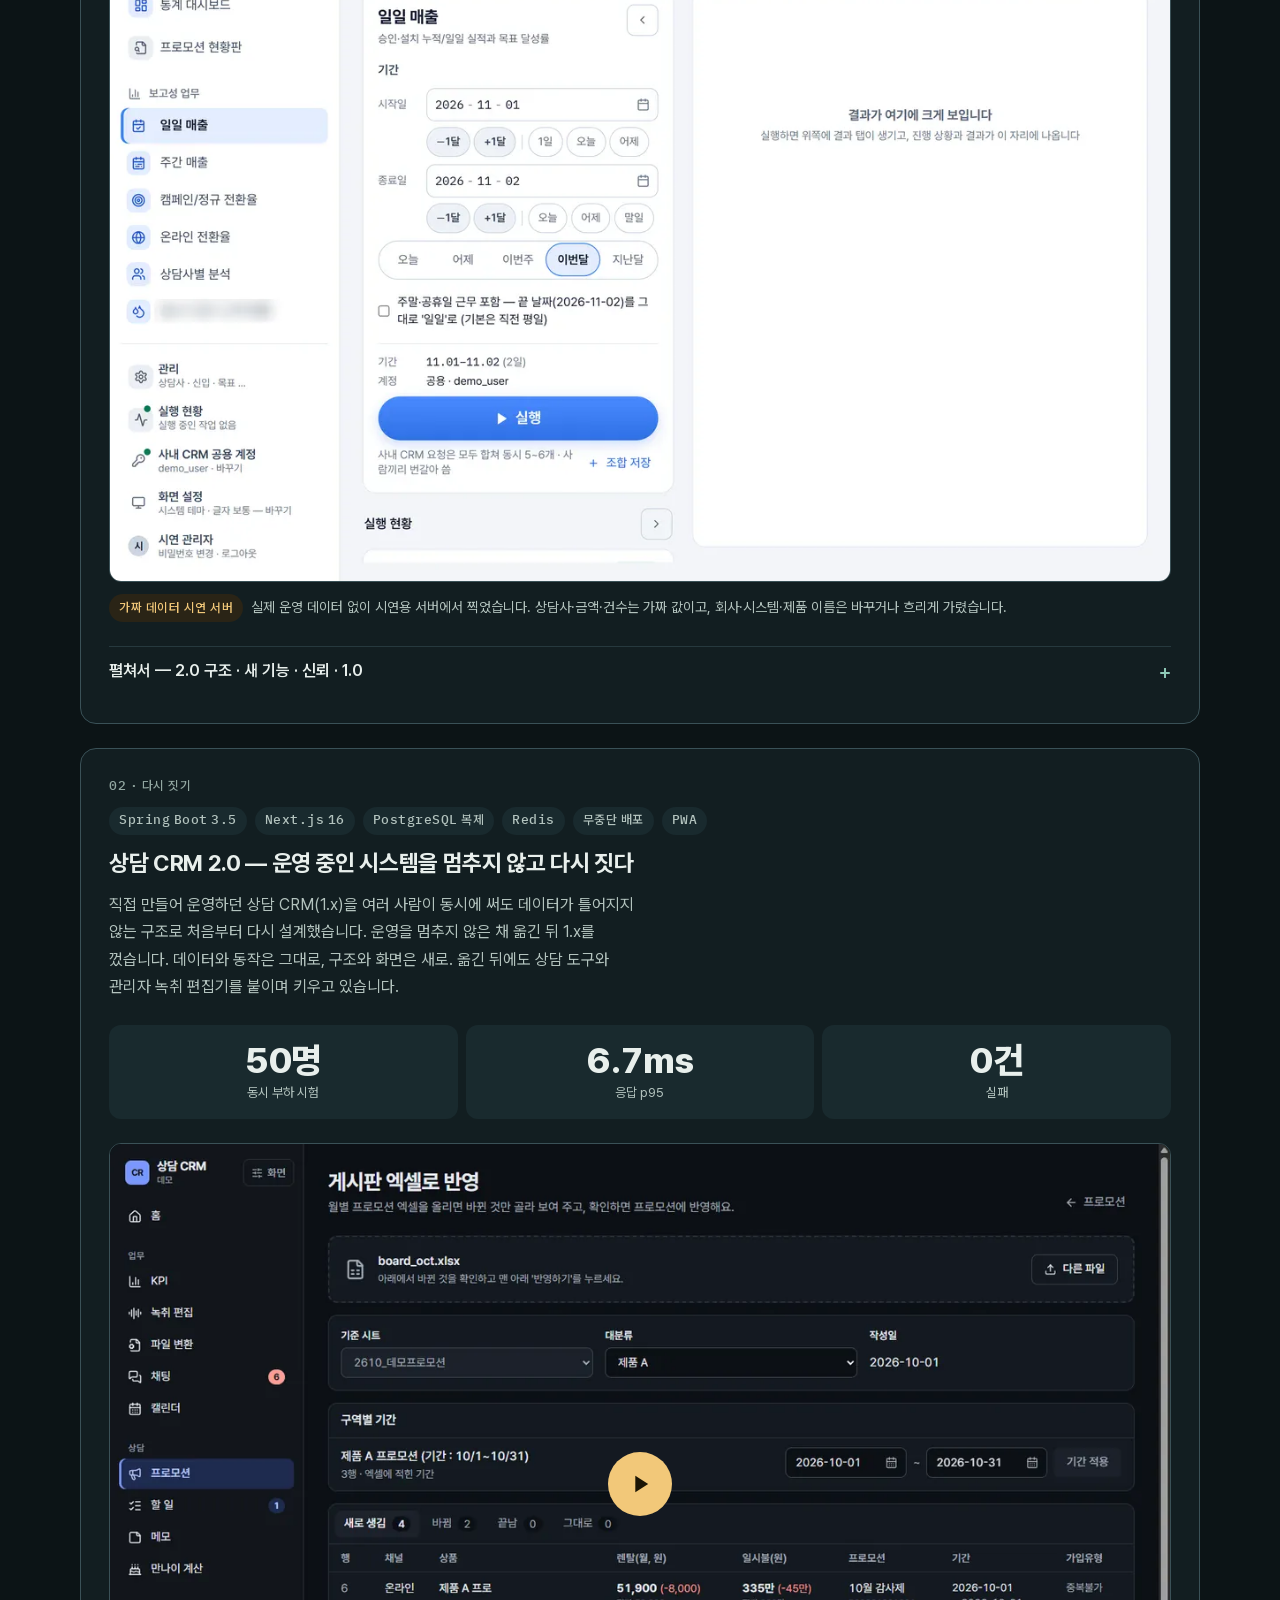
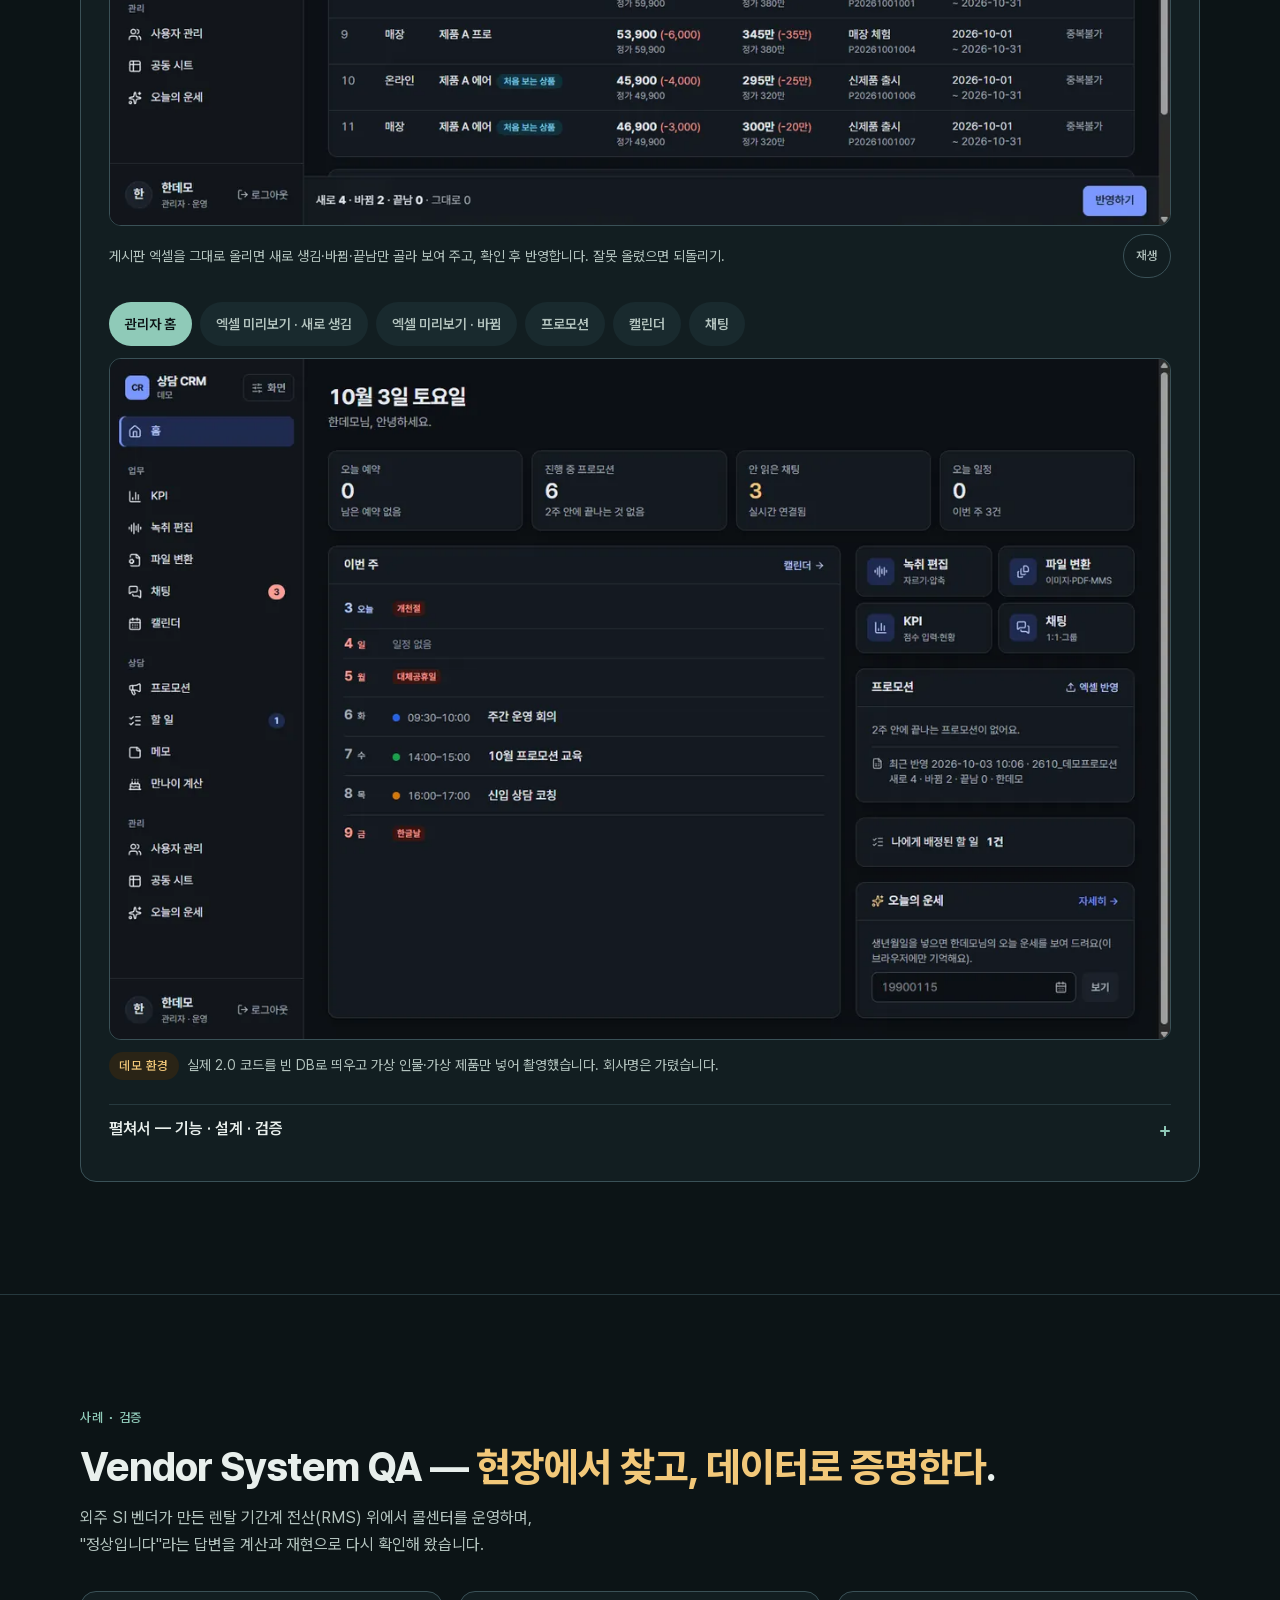
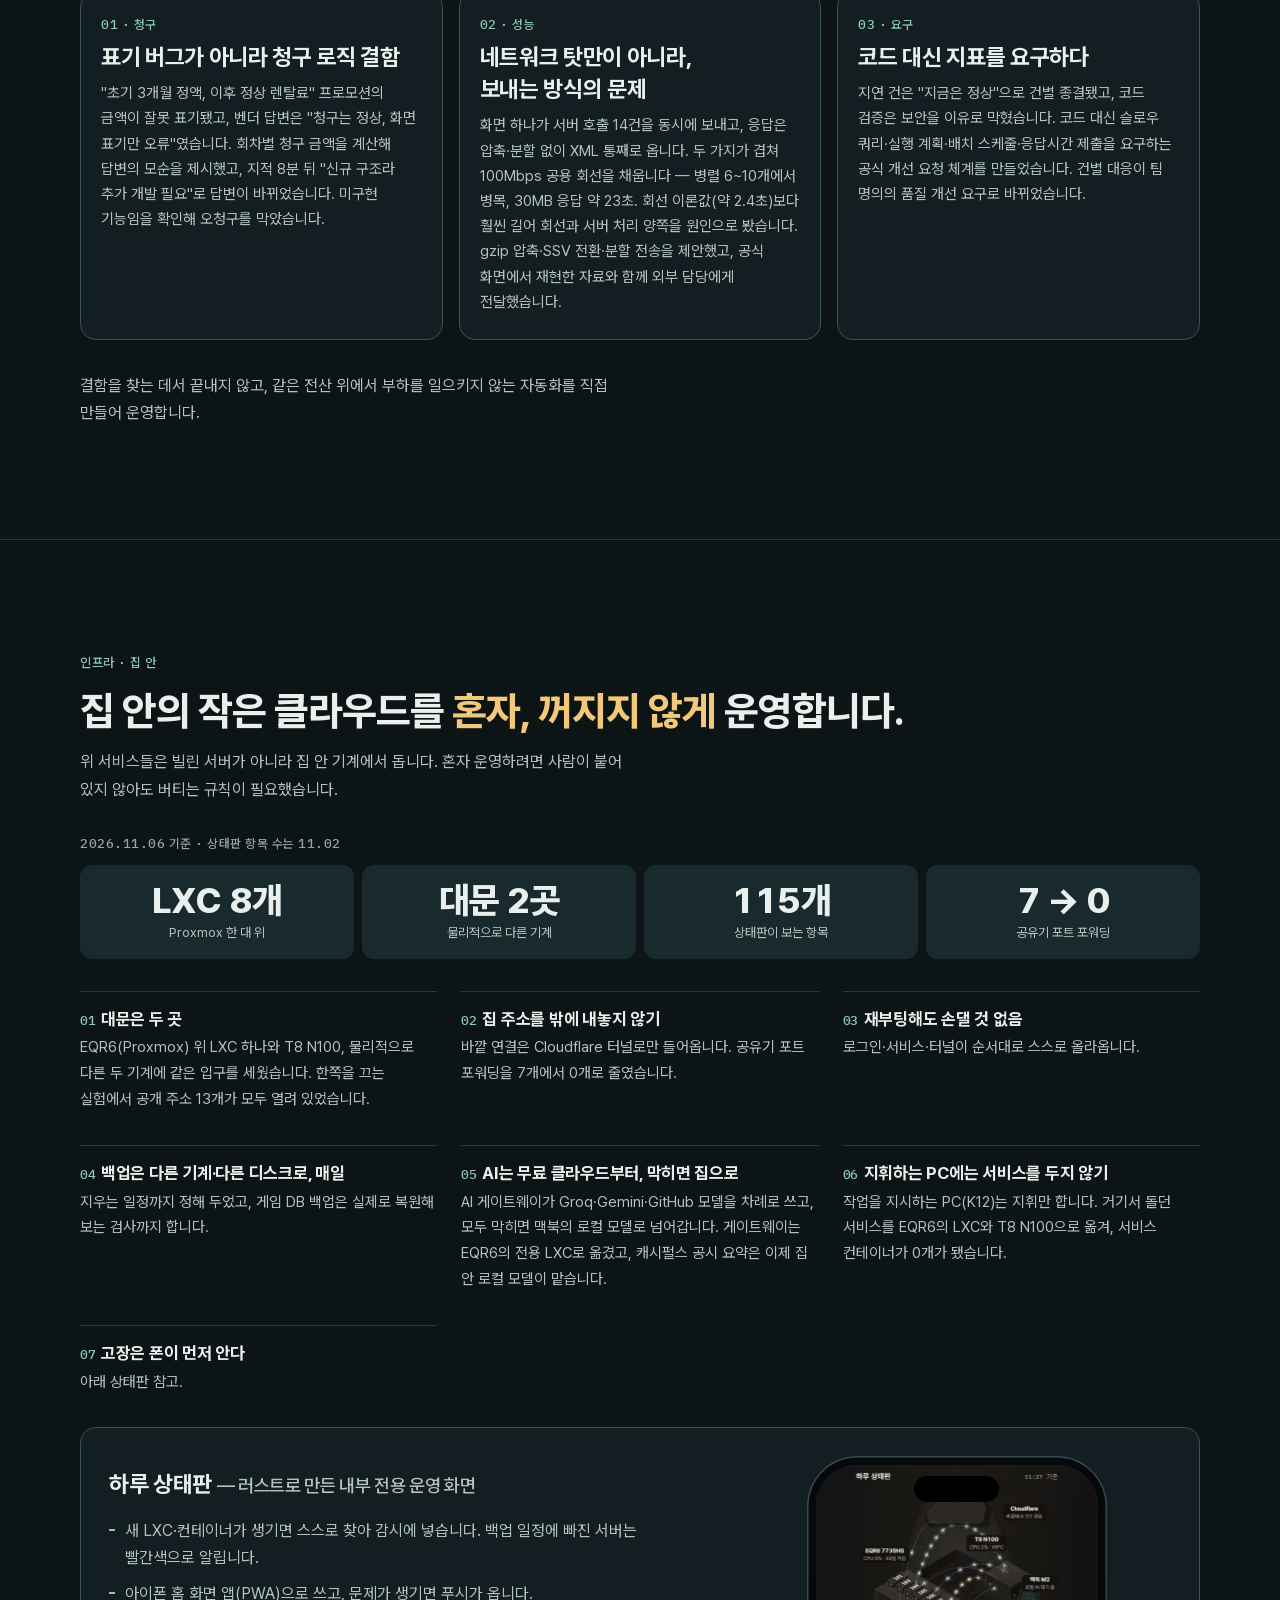
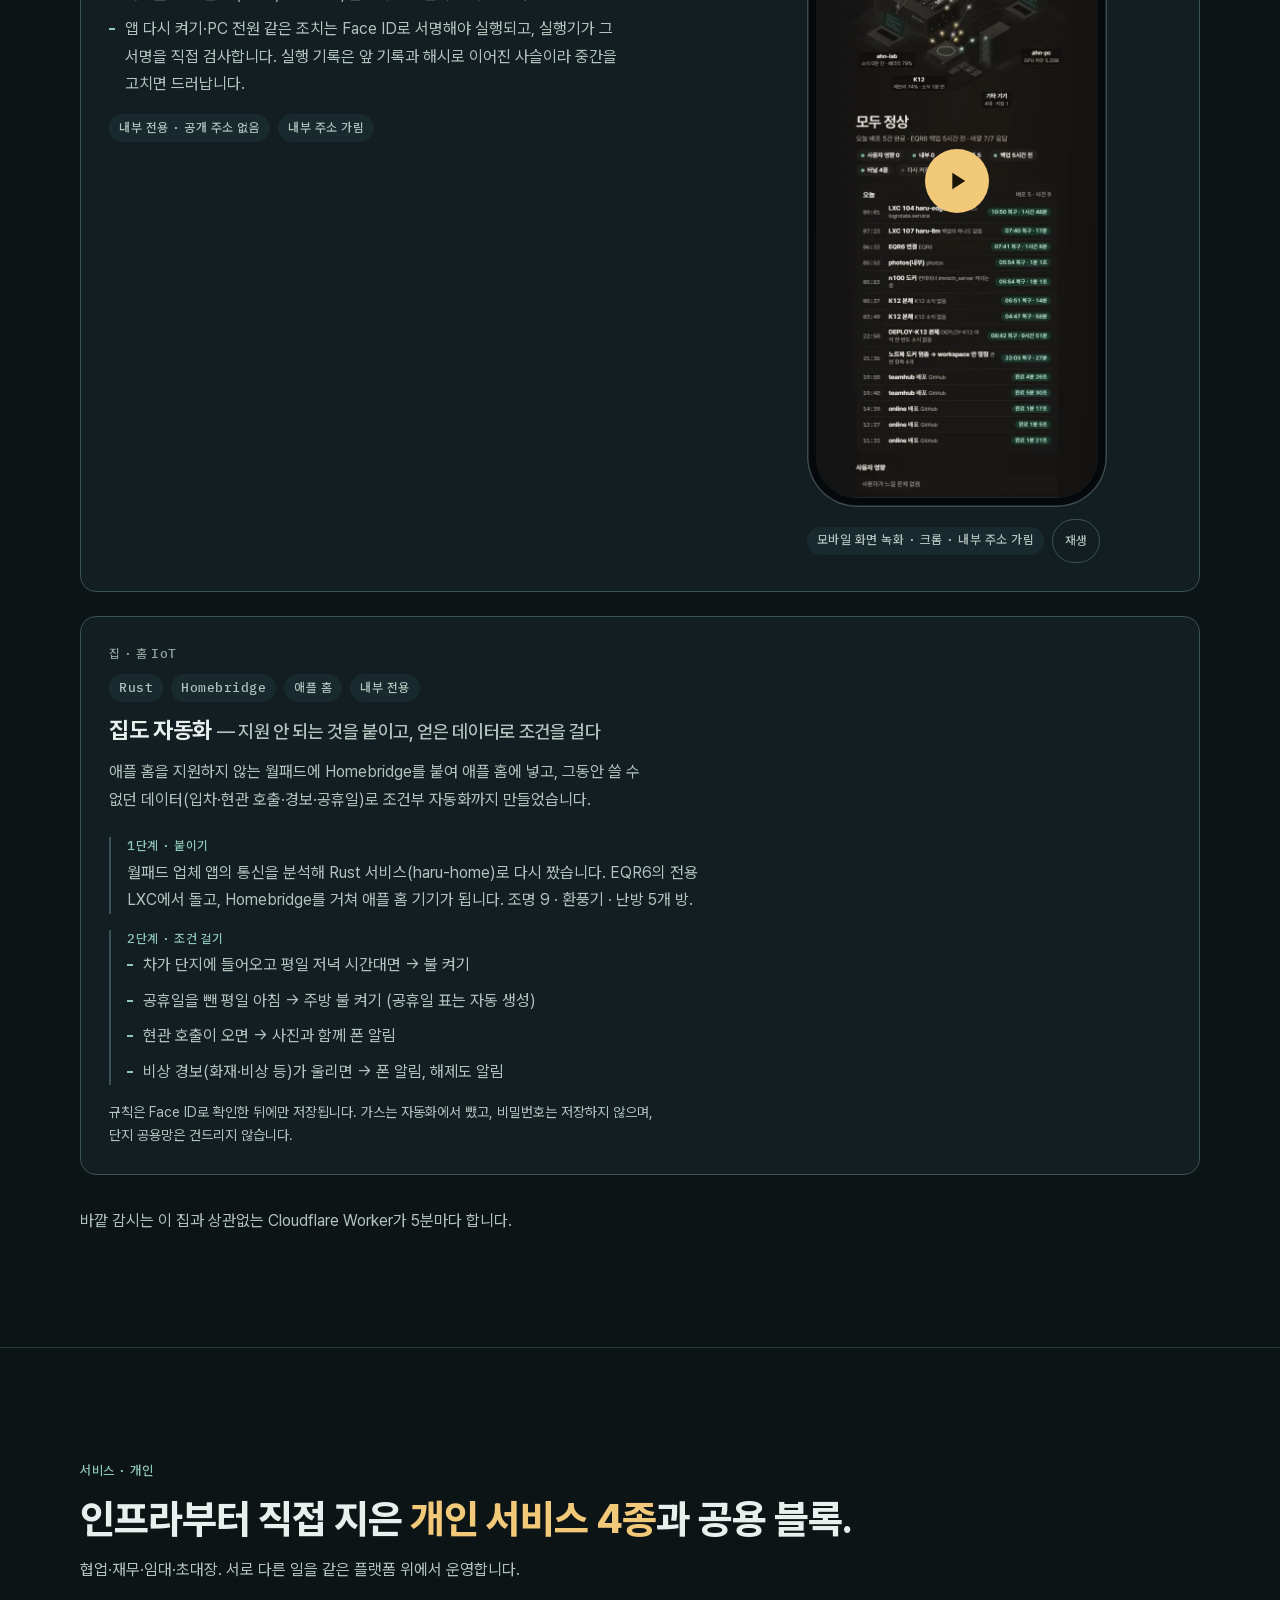
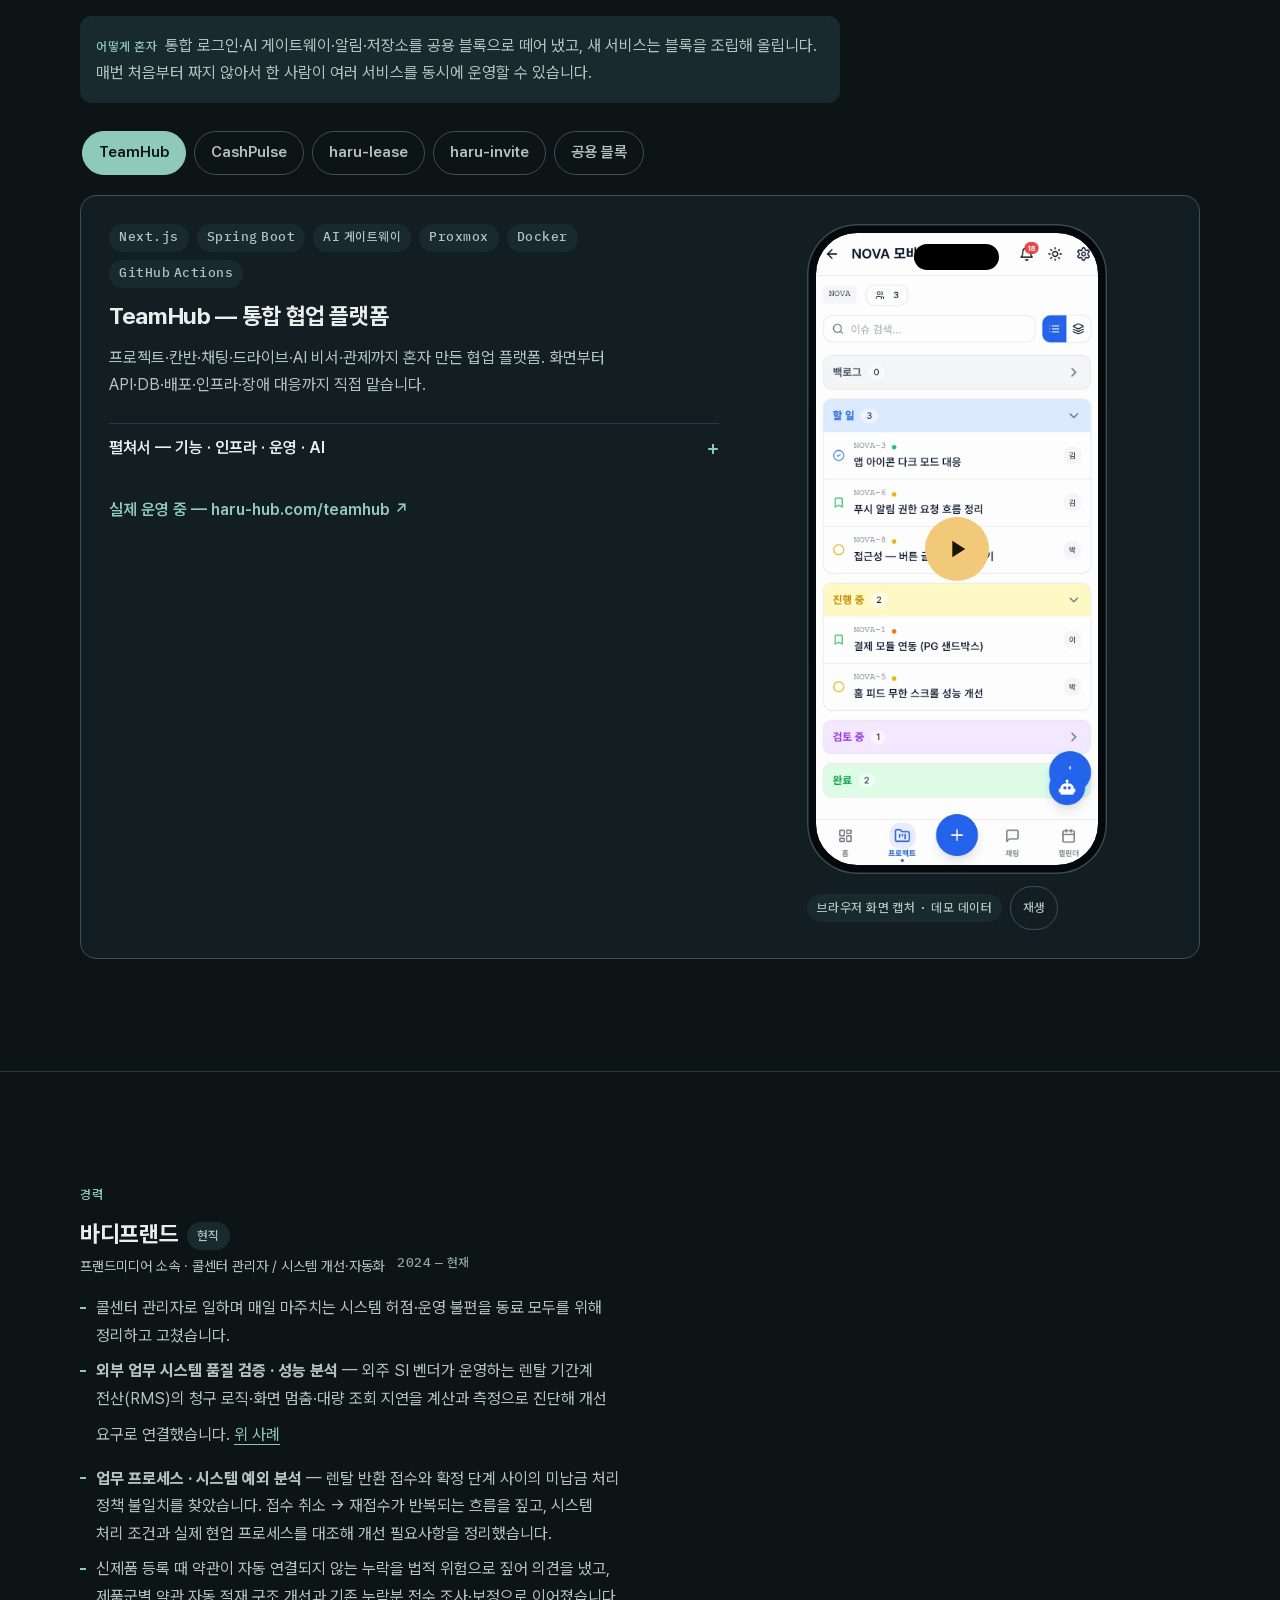
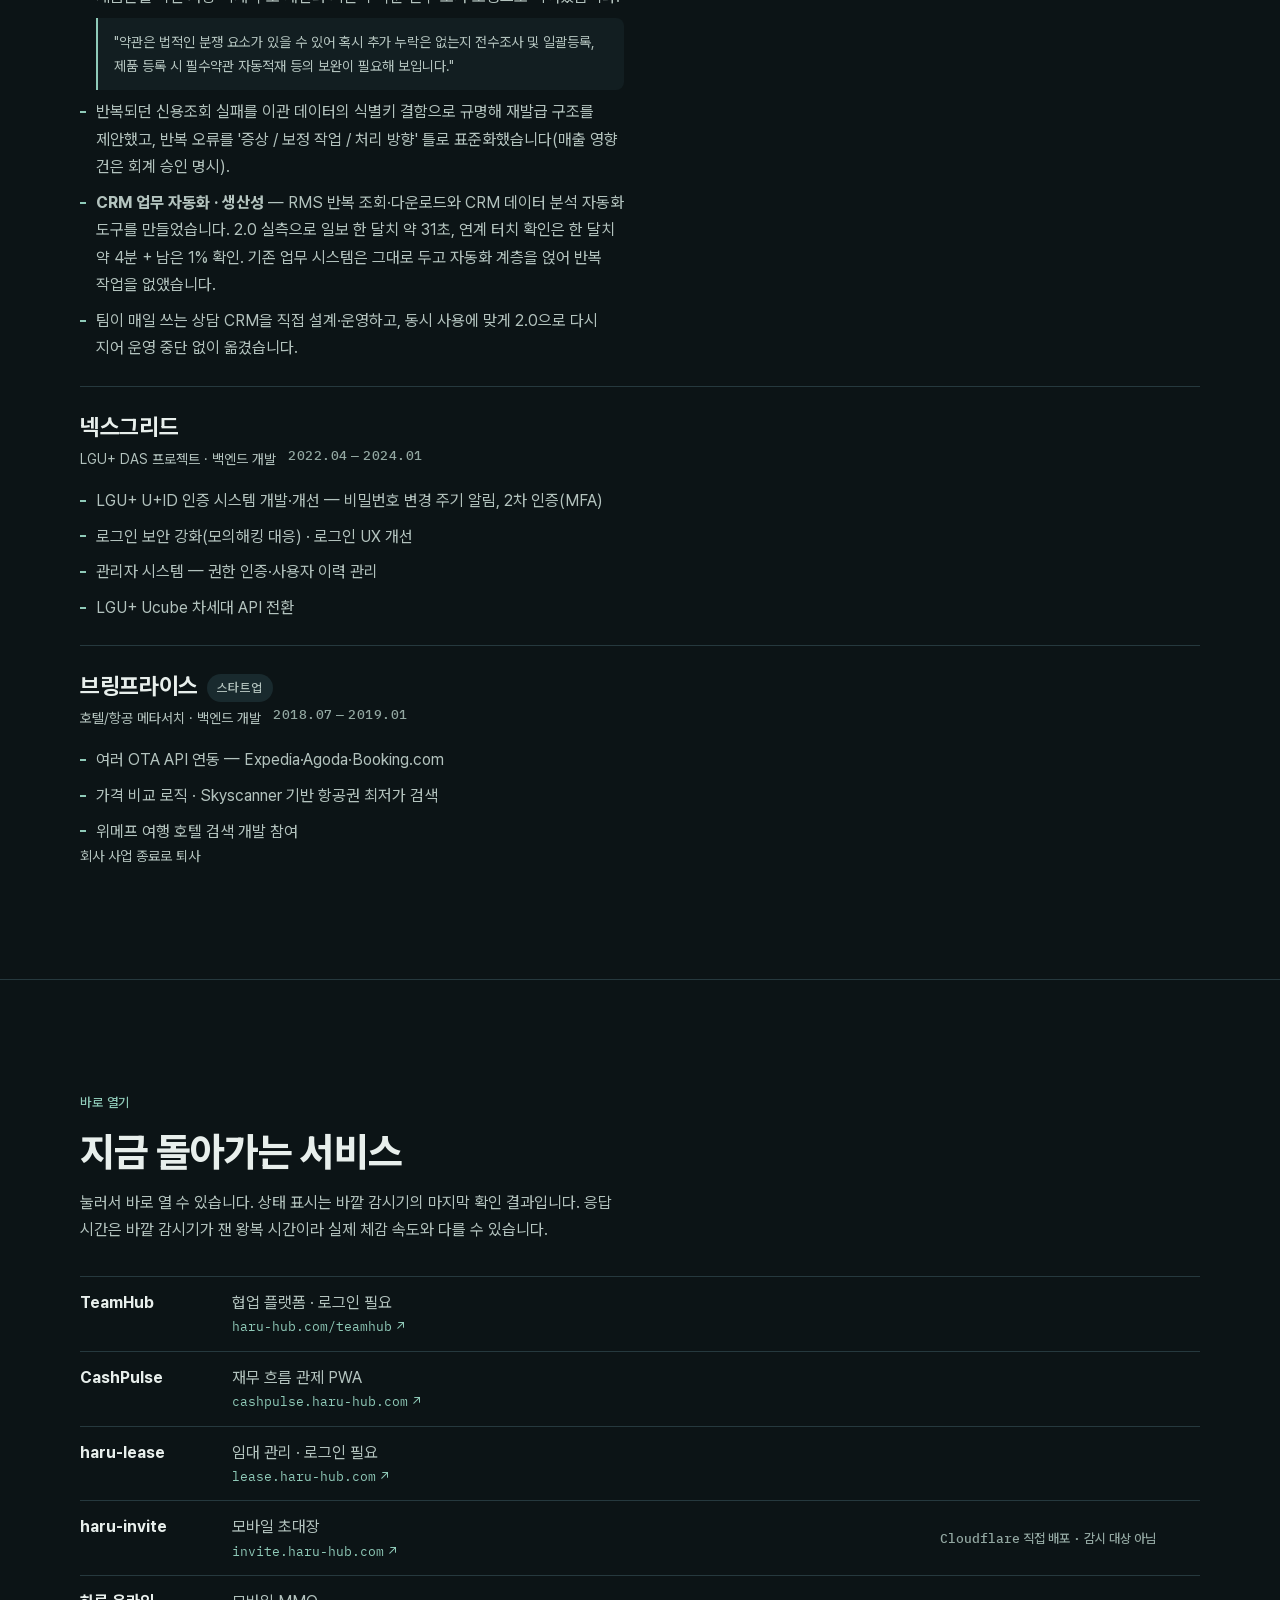
==== commit 77223fc3: "feat: 게임 3종 구역을 첫 화면 바로 아래로 · 게임별 소개 페이지 · 소개 · 개인정보 처리방침 · sitemap/robots - 첫 화면 다음에 게임 구역(장르 칩 · 바" ====
--- a/index.html
+++ b/index.html
@@ -13,10 +13,16 @@
 <meta property="og:title" content="안병민 · 불필요한 업무 과정을 제거하는 빌더">
 <meta property="og:description" content="일일 매출 보고 수시간 → 약 30초. 집 안의 작은 클라우드를 혼자, 꺼지지 않게 운영합니다.">
 <meta property="og:locale" content="ko_KR">
-<link rel="preload" href="assets/fonts/pretendard-page-subset.woff2?v=20261106qa" as="font" type="font/woff2" crossorigin>
+<meta property="og:site_name" content="haru-hub">
+<meta property="og:image" content="https://hi.haru-hub.com/assets/games/og-games.jpg">
+<meta property="og:image:width" content="1200">
+<meta property="og:image:height" content="630">
+<meta name="twitter:card" content="summary_large_image">
+<link rel="canonical" href="https://hi.haru-hub.com/">
+<link rel="preload" href="assets/fonts/pretendard-page-subset.woff2?v=20261127g" as="font" type="font/woff2" crossorigin>
 <link rel="preload" href="assets/fonts/ibm-plex-mono-latin-500-normal.woff2" as="font" type="font/woff2" crossorigin>
-<link rel="stylesheet" href="assets/fonts/pretendardvariable-dynamic-subset.css?v=20261106qa">
-<link rel="stylesheet" href="assets/style.css?v=20261106qa">
+<link rel="stylesheet" href="assets/fonts/pretendardvariable-dynamic-subset.css?v=20261127g">
+<link rel="stylesheet" href="assets/style.css?v=20261127g">
 <link rel="icon" type="image/svg+xml" href="assets/favicon.svg">
 <script src="assets/app.js?v=20261106s1" defer></script>
 </head>
@@ -27,9 +33,10 @@
   <div class="wrap bar-in">
     <a class="logo" href="#top">haru-hub</a>
     <nav class="bar-nav" aria-label="목차">
+      <a href="#games">게임</a>
       <a href="#journey" class="n-journey">여정</a>
       <a href="#impact">성과</a>
-      <a href="#infra">인프라</a>
+      <a href="#infra" class="n-infra">인프라</a>
       <a href="#services">서비스</a>
     </nav>
     <a class="btn-line" href="#contact">연락</a>
@@ -121,6 +128,53 @@
   </div>
 </section>
 
+<!-- 2-1. 게임 (11-27 애드센스 대비 — 첫 화면 바로 아래로 올림) -->
+<section id="games" class="sec" aria-labelledby="games-t">
+  <div class="wrap">
+    <p class="kicker">게임 · 바로 하기</p>
+    <h2 id="games-t">브라우저에서 바로 하는 <b>게임 3종</b>.</h2>
+    <p class="sub">설치 없이 폰이나 PC 브라우저로 엽니다. 모두 무료이고, 지금도 판을 올리며 운영 중입니다. 게임마다 하는 법·특징·최근 업데이트를 정리한 소개 페이지가 있습니다.</p>
+    <ul class="games">
+      <li class="game">
+        <!-- S1(하루 온라인) — 로컬 시험 서버 4인 파티 레이드 녹화 · app.js CAPTURED s1 -->
+        <figure class="device" data-slot="s1">
+          <div class="dev dev-iphone"><div class="screen ph"><p>실기기 녹화<br>준비 중</p></div></div>
+          <figcaption class="cap-row"><span class="chip src">녹화 준비 중</span></figcaption>
+        </figure>
+        <h3>하루 온라인</h3>
+        <ul class="chips game-tags"><li>모바일 MMORPG</li><li>브라우저 · 홈 화면 설치</li></ul>
+        <p>같은 마을에서 여럿이 걷고 사냥하는 아기자기한 실시간 MMO. 시즌 1~3 이야기와 2~4인 레이드, 요리 같은 생활 거리가 있고, 11월에는 몹을 길들여 데리고 다니는 새 직업 '길들이'가 열렸습니다.</p>
+        <p class="meta status-line">시즌 3 · 새 직업 길들이 · 실서버 3.5.6</p>
+        <p class="game-go"><a class="btn btn-sm" href="https://online.haru-hub.com" target="_blank" rel="noopener">바로 하기 ↗</a><a class="tlink" href="/games/online/">자세히</a></p>
+      </li>
+      <li class="game">
+        <figure class="device" data-slot="s2">
+          <div class="dev dev-android"><div class="screen">
+            <video data-src="assets/device/s2.mp4" data-poster="assets/device/s2.webp" muted playsinline loop preload="none" width="540" height="1200" aria-label="하루 디펜스를 안드로이드 크롬에서 웨이브 시작부터 결과까지 플레이하는 녹화"></video>
+            <button class="vplay" type="button" aria-label="영상 재생"><svg viewBox="0 0 24 24" aria-hidden="true"><path d="M8 5v14l11-7z"/></svg></button>
+          </div></div>
+          <figcaption class="cap-row"><span class="chip src">안드로이드 에뮬레이터 · 크롬</span><button class="vbtn" type="button" aria-pressed="false">정지</button></figcaption>
+        </figure>
+        <h3>하루 디펜스</h3>
+        <ul class="chips game-tags"><li>타워 디펜스</li><li>브라우저 · 홈 화면 설치</li></ul>
+        <p>길목에 타워를 지어 성문을 지키는 디펜스 게임. 10장 120스테이지 캠페인에 원소 반응·기술·유물이 있고, 엔드리스·서바이버·하루 합성·하루 돌격 같은 모드를 따로 즐길 수 있습니다.</p>
+        <p class="game-go"><a class="btn btn-sm" href="https://defense.haru-hub.com" target="_blank" rel="noopener">바로 하기 ↗</a><a class="tlink" href="/games/defense/">자세히</a></p>
+      </li>
+      <li class="game">
+        <!-- S3(하루 던전 실기기) 자리. 녹화가 오면 app.js CAPTURED 에 s3 한 줄 -->
+        <figure class="device" data-slot="s3">
+          <div class="dev dev-iphone"><div class="screen ph"><p>실기기 녹화<br>준비 중</p></div></div>
+          <figcaption class="cap-row"><span class="chip src">녹화 준비 중</span></figcaption>
+        </figure>
+        <h3>하루 던전</h3>
+        <ul class="chips game-tags"><li>액션 RPG · 방치형 사냥</li><li>브라우저 · 홈 화면 설치</li></ul>
+        <p>2등신 도트 캐릭터 셋이 교대하며 싸우는 사냥 게임. 과금 없이 장비·스킬·원정 지도로 키우고, 하루 계정으로 로그인하면 저장 슬롯과 순위가 이어집니다.</p>
+        <p class="game-go"><a class="btn btn-sm" href="https://games.haru-hub.com/arpg/" target="_blank" rel="noopener">바로 하기 ↗</a><a class="tlink" href="/games/dungeon/">자세히</a></p>
+      </li>
+    </ul>
+  </div>
+</section>
+
 <!-- 3. 여정 -->
 <section id="journey" class="sec" aria-labelledby="journey-t">
   <div class="wrap">
@@ -521,50 +575,6 @@
       <p class="body"><span class="mh">보안</span>서비스마다 권한 전수 검사·의존성 취약점 검사·부하 시험을 같은 방식으로 돌리고, 결과가 깨끗할 때만 배포합니다. 비밀 값은 코드와 따로 보관합니다.</p>
       <p class="small">예전 포털(hub.haru-hub.com)의 서비스 목록은 이 페이지 아래 "지금 돌아가는 서비스"가 이어받았습니다.</p>
     </div>
-  </div>
-</section>
-
-<!-- 9. 게임 -->
-<section id="games" class="sec" aria-labelledby="games-t">
-  <div class="wrap">
-    <p class="kicker">게임 · 업무 밖</p>
-    <h2 id="games-t">일 밖에서도 <b>끝까지 만들어 띄웁니다</b>.</h2>
-    <p class="sub">같은 통합 로그인과 배포 방식 위에서 만든 게임 3종. 실제 기기·에뮬레이터에서 녹화한 화면을 차례로 채우고 있습니다.</p>
-    <ul class="games">
-      <li class="game">
-        <!-- S1(하루 온라인) — 로컬 시험 서버 4인 파티 레이드 녹화 · app.js CAPTURED s1 -->
-        <figure class="device" data-slot="s1">
-          <div class="dev dev-iphone"><div class="screen ph"><p>실기기 녹화<br>준비 중</p></div></div>
-          <figcaption class="cap-row"><span class="chip src">녹화 준비 중</span></figcaption>
-        </figure>
-        <h3>하루 온라인</h3>
-        <p>아기자기한 모바일 MMO. 마을·사냥·레이드(2~4인). 시즌 1 이야기로 1.0을 냈고, 지금은 정령 다섯과 약속을 맺고 바꿔 부르는 새 직업 '정령사'를 1.1로 넣는 중입니다. 시즌 4까지 줄기를 설계해 두었습니다.</p>
-        <p class="meta status-line">1.1 정령사 진행 중 · 실서버 1.1.10</p>
-        <a class="go" href="https://online.haru-hub.com" target="_blank" rel="noopener">online.haru-hub.com ↗</a>
-      </li>
-      <li class="game">
-        <figure class="device" data-slot="s2">
-          <div class="dev dev-android"><div class="screen">
-            <video data-src="assets/device/s2.mp4" data-poster="assets/device/s2.webp" muted playsinline loop preload="none" width="540" height="1200" aria-label="하루 디펜스를 안드로이드 크롬에서 웨이브 시작부터 결과까지 플레이하는 녹화"></video>
-            <button class="vplay" type="button" aria-label="영상 재생"><svg viewBox="0 0 24 24" aria-hidden="true"><path d="M8 5v14l11-7z"/></svg></button>
-          </div></div>
-          <figcaption class="cap-row"><span class="chip src">안드로이드 에뮬레이터 · 크롬</span><button class="vbtn" type="button" aria-pressed="false">정지</button></figcaption>
-        </figure>
-        <h3>하루 디펜스</h3>
-        <p>가볍게 여는 디펜스 게임. 새 모드 '하루 돌격'은 무리를 불려 성을 들이받는 질주판입니다. 순위 점수는 서버 시계로 재서 조작을 막습니다. 저장소에 올리면 자동으로 배포됩니다.</p>
-        <a class="go" href="https://defense.haru-hub.com" target="_blank" rel="noopener">defense.haru-hub.com ↗</a>
-      </li>
-      <li class="game">
-        <!-- S3(하루 던전 실기기) 자리. 녹화가 오면 app.js CAPTURED 에 s3 한 줄 -->
-        <figure class="device" data-slot="s3">
-          <div class="dev dev-iphone"><div class="screen ph"><p>실기기 녹화<br>준비 중</p></div></div>
-          <figcaption class="cap-row"><span class="chip src">녹화 준비 중</span></figcaption>
-        </figure>
-        <h3>하루 던전</h3>
-        <p>2등신 캐릭터의 모바일 액션 RPG. 통합 로그인으로 저장 슬롯·랭킹이 이어집니다.</p>
-        <a class="go" href="https://games.haru-hub.com/arpg" target="_blank" rel="noopener">games.haru-hub.com/arpg ↗</a>
-      </li>
-    </ul>
   </div>
 </section>
 
@@ -649,8 +659,11 @@
 
 <footer class="foot">
   <div class="wrap">
+    <nav class="foot-nav" aria-label="사이트 메뉴">
+      <a href="/games/">게임</a><a href="/games/online/">하루 온라인</a><a href="/games/defense/">하루 디펜스</a><a href="/games/dungeon/">하루 던전</a><a href="/about/">소개</a><a href="/privacy/">개인정보 처리방침</a>
+    </nav>
     <p>haru-hub · 실사용 데이터로 업무 자동화를 만들고, 운영까지 혼자 합니다.</p>
-    <p class="meta">마지막 갱신 2026.11.06 · 이 페이지는 빌드 도구 없는 정적 HTML입니다.</p>
+    <p class="meta">마지막 갱신 2026.11.27 · 이 페이지는 빌드 도구 없는 정적 HTML입니다.</p>
   </div>
 </footer>
 </body>
--- a/assets/style.css
+++ b/assets/style.css
@@ -11,7 +11,7 @@
 /* 이 페이지에 쓰인 글자만 담은 Pretendard 부분 파일(약 146KB). 없는 글자는 아래 동적 부분 파일로 넘어감.
    문구를 바꾸면 README 의 "글꼴 부분 파일 다시 만들기" 대로 재생성. */
 @font-face { font-family: "Pretendard Page"; font-style: normal; font-weight: 45 920; font-display: swap;
-  src: url(fonts/pretendard-page-subset.woff2?v=20261106qa) format("woff2"); }
+  src: url(fonts/pretendard-page-subset.woff2?v=20261127g) format("woff2"); }
 
 :root {
   color-scheme: dark;
@@ -65,14 +65,16 @@
 }
 .bar.scrolled { border-bottom-color: var(--line); }
 .bar-in { height: 52px; display: flex; align-items: center; gap: 8px; }
-.logo { font-family: var(--mono); font-weight: 500; font-size: 15px; color: var(--ink); margin-right: auto; min-height: 44px; display: flex; align-items: center; }
+.logo { font-family: var(--mono); font-weight: 500; font-size: 15px; color: var(--ink); margin-right: auto; min-height: 44px; display: flex; align-items: center; white-space: nowrap; }
 .bar-nav { display: flex; }
 .bar-nav a { min-height: 44px; min-width: 44px; display: flex; align-items: center; justify-content: center; padding: 0 8px; font-size: .84375rem; color: var(--ink-2); box-shadow: inset 0 -2px 0 transparent; }
 .bar-nav a[aria-current="true"] { color: var(--ink); box-shadow: inset 0 -2px 0 var(--cel); }
-.btn-line { min-height: 36px; padding: 0 16px; display: inline-flex; align-items: center; border: 1.5px solid var(--lamp); border-radius: 999px; color: var(--lamp); font-size: .875rem; font-weight: 700; margin-left: 4px; position: relative; }
+.btn-line { min-height: 36px; padding: 0 16px; display: inline-flex; white-space: nowrap; flex: none; align-items: center; border: 1.5px solid var(--lamp); border-radius: 999px; color: var(--lamp); font-size: .875rem; font-weight: 700; margin-left: 4px; position: relative; }
 .btn-line::after { content: ""; position: absolute; inset: -4px 0; }
 .btn-line:hover { color: var(--ink); }
-@media (max-width: 359px) { .n-journey { display: none !important; } }
+/* 11-27 '게임' 링크가 늘어 — 폰 폭에선 여정, 아주 좁으면 인프라도 숨김(목차 순서상 바로 아래라 손해 적음) */
+@media (max-width: 429px) { .n-journey { display: none !important; } }
+@media (max-width: 359px) { .n-infra { display: none !important; } }
 @media (max-width: 399px) { .bar-nav a { padding: 0 4px; } .logo { font-size: 14px; } }
 
 /* ── 버튼 · 링크 ── */
@@ -341,6 +343,68 @@
 .foot { padding: 48px 0 calc(48px + env(safe-area-inset-bottom)); border-top: 1px solid var(--line); color: var(--ink-2); font-size: .875rem; }
 .foot .meta { margin-top: 8px; }
 
+/* 게임 카드(첫 화면 아래) — 장르 칩 · 바로 하기 + 자세히 */
+.game-tags { margin-top: 8px; }
+.game-go { margin-top: 12px; display: flex; flex-wrap: wrap; align-items: center; gap: 4px 20px; }
+.btn-sm { min-height: 44px; padding: 0 20px; font-size: .9375rem; }
+
+/* 바닥 메뉴(모든 페이지) */
+.foot-nav { display: flex; flex-wrap: wrap; gap: 0 20px; margin-bottom: 16px; }
+.foot-nav a { min-height: 44px; display: inline-flex; align-items: center; color: var(--cel); font-weight: 600; }
+.foot-nav a:hover { color: var(--ink); }
+.foot-nav a[aria-current="page"] { color: var(--ink); }
+
+/* ── 하위 페이지(게임 · 소개 · 개인정보) ── */
+.page { padding: 24px 0 72px; }
+@media (min-width: 1024px) { .page { padding: 48px 0 112px; } }
+.crumbs { display: flex; flex-wrap: wrap; align-items: center; gap: 0 8px; font: 500 .8125rem/1.4 var(--mono); letter-spacing: .04em; color: var(--ink-3); margin-bottom: 8px; }
+.crumbs a { display: inline-flex; align-items: center; min-height: 44px; color: var(--cel); }
+.page-title { font-size: clamp(32px, 6.4vw, 52px); line-height: 1.2; font-weight: 800; letter-spacing: -.03em; }
+.page .lede { font-size: 1.0625rem; }
+.facts { margin-top: 24px; display: grid; grid-template-columns: 1fr 1fr; gap: 8px; max-width: 760px; }
+.facts div { background: var(--surface); border: 1px solid var(--line); border-radius: 12px; padding: 12px 14px; }
+.facts dt { font: 500 .75rem/1.4 var(--mono); letter-spacing: .04em; color: var(--ink-3); }
+.facts dd { margin-top: 2px; font-weight: 650; font-size: .9375rem; line-height: 1.45; }
+@media (min-width: 768px) { .facts { grid-template-columns: repeat(4, 1fr); } }
+.page .cta { margin-top: 24px; }
+.blk { margin-top: 64px; }
+.blk > h2 { font-size: clamp(22px, 4.4vw, 30px); margin-bottom: 16px; }
+.prose { max-width: 40em; color: var(--ink-2); display: grid; gap: 12px; }
+.prose b, .prose strong { color: var(--ink); }
+.prose a { text-decoration: underline; text-underline-offset: 3px; }
+.prose h3 { color: var(--ink); margin-top: 16px; font-size: 1.0625rem; }
+.blk .dash { max-width: 40em; }
+.blk .dash b { color: var(--ink); }
+.blk .dash .tlink, .blk details .tlink { display: inline; min-height: 0; padding-block: 10px; }
+.blk .rules { margin-bottom: 0; }
+.blk .log { gap: 20px; }
+.blk .log li p { color: var(--ink-2); }
+.blk details { max-width: 40em; }
+.blk details + details { margin-top: 0; }
+.blk details p { color: var(--ink-2); padding-bottom: 16px; }
+
+/* 실제 화면 사진 — 폰은 가로 넘김, 넓으면 3단 */
+.shots { margin-top: 32px; display: flex; gap: 16px; overflow-x: auto; scroll-snap-type: x mandatory; scroll-padding-inline: var(--gut); margin-inline: calc(-1 * var(--gut)); padding: 0 var(--gut) 8px; }
+.shots figure { flex: 0 0 68%; max-width: 280px; scroll-snap-align: start; min-width: 0; }
+.shots img { width: 100%; height: auto; aspect-ratio: 540 / 1170; border-radius: 20px; border: 1px solid var(--line-strong); background: var(--surface-2); }
+.shots figcaption { margin-top: 8px; font-size: .8125rem; line-height: 1.55; color: var(--ink-2); }
+.shots figcaption .chip { margin-top: 6px; }
+@media (min-width: 768px) {
+  .shots { display: grid; grid-template-columns: repeat(3, 1fr); overflow: visible; margin: 32px 0 0; padding: 0; gap: 24px; max-width: 900px; }
+  .shots figure { max-width: none; }
+}
+.note { margin-top: 12px; font-size: .8125rem; color: var(--ink-3); max-width: 40em; }
+
+/* 게임 목록 페이지 · 다른 게임 */
+.glist { display: grid; gap: 16px; margin-top: 32px; max-width: 760px; }
+.glist li { display: grid; grid-template-columns: 96px 1fr; gap: 16px; align-items: start; background: var(--surface); border: 1px solid var(--line-strong); border-radius: 16px; padding: 16px; }
+.glist img { width: 96px; height: auto; aspect-ratio: 540 / 1170; border-radius: 12px; border: 1px solid var(--line); }
+.glist h2, .glist h3 { font-size: 1.1875rem; }
+.glist h2 a, .glist h3 a { display: inline-flex; align-items: center; min-height: 44px; }
+.glist p { margin-top: 4px; color: var(--ink-2); font-size: .9375rem; }
+.glist .game-go { margin-top: 8px; }
+@media (min-width: 768px) { .glist li { grid-template-columns: 140px 1fr; padding: 20px; } .glist img { width: 140px; } }
+
 /* 움직임 줄이기: 모든 연출 생략 */
 @media (prefers-reduced-motion: reduce) {
   html { scroll-behavior: auto; }
@@ -352,7 +416,7 @@
 @media print {
   :root { --ink: #000; --ink-2: #222; --ink-3: #444; --cel: #000; --lamp: #000; --bg: #fff; --surface: #fff; --surface-2: #f2f2f2; --lamp-wash: #f2f2f2; }
   body { background: #fff; color: #000; }
-  .bar, .skip, .map-fig, .media, .device, .gallery, .strip, .tabs, .cta, .vplay, .vbtn { display: none !important; }
+  .bar, .skip, .map-fig, .media, .device, .gallery, .strip, .tabs, .cta, .vplay, .vbtn, .shots { display: none !important; }
   [role="tabpanel"][hidden] { display: block !important; }
   details > .more { display: grid; }
   .card, .trio li { border-color: #999; }
